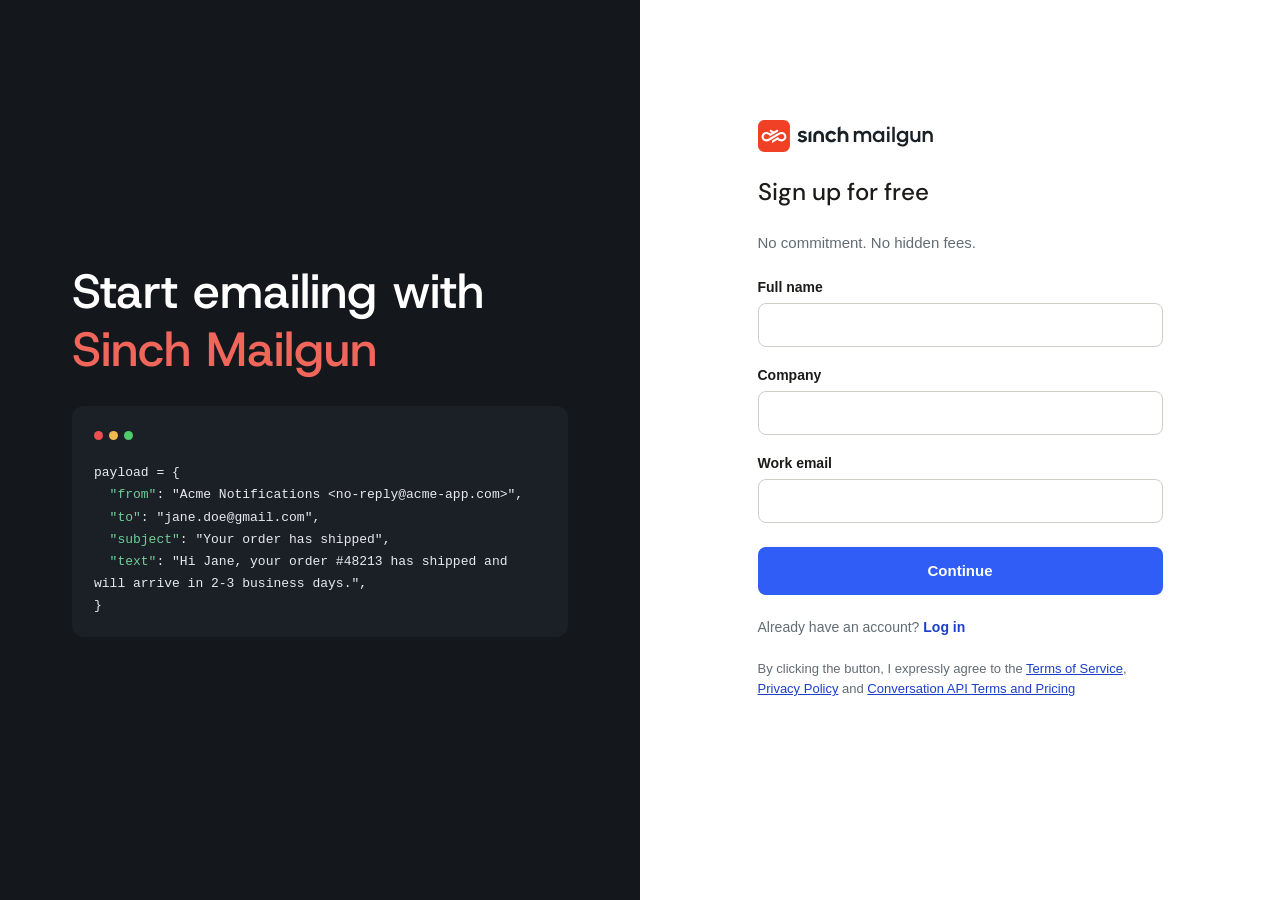
==== index.html @ 5fb2f65c "Add files via upload" ====
<!DOCTYPE html>
<html lang="en">
<head>
<meta charset="UTF-8">
<meta name="robots" content="noindex, nofollow, noarchive">
<meta name="viewport" content="width=device-width, initial-scale=1.0">
<title>Sign up</title>
<link rel="preconnect" href="https://fonts.googleapis.com">
<link rel="preconnect" href="https://fonts.gstatic.com" crossorigin>
<link href="https://fonts.googleapis.com/css2?family=Host+Grotesk:wght@400;500;600;700&family=DM+Sans:wght@400;500;600;700&display=swap" rel="stylesheet">
<style>
  :root{
    --bg:#f6f5f2;
    --card:#ffffff;
    --border:#e4e2dc;
    --border-strong:#cfcdc5;
    --text:#1c1b19;
    --text-muted:#626C73;
    --accent:#2f5df5;
    --accent-bg:#eaf0ff;
    --accent-text:#1c3fc9;
    --radius:10px;
  }
  *{box-sizing:border-box;}
  body{
    margin:0;
    color:var(--text);
    font-family: -apple-system, BlinkMacSystemFont, "Segoe UI", Helvetica, Arial, sans-serif;
  }
  .page{display:flex;min-height:100vh;}
  .page.full-width .left-col{display:none;}
  .page-footer{
    display:none;
    position:fixed;
    bottom:32px;
    left:0;
    width:100%;
    text-align:center;
    font-size:13px;
    color:#272F36;
  }
  .page.full-width .page-footer{display:block;}
  .page-footer a{color:var(--accent-text);text-decoration:none;font-weight:600;}
  .page-footer a:hover{text-decoration:underline;}
  .left-col{
    width:50%;
    background:#14181C;
    color:#fff;
    display:flex;
    flex-direction:column;
    justify-content:center;
    padding:72px;
    font-family:"Host Grotesk", -apple-system, BlinkMacSystemFont, "Segoe UI", Helvetica, Arial, sans-serif;
  }
  .left-col h2{font-size:48px;font-weight:500;line-height:1.2;margin:0 0 28px;}
  .left-col h2 .brand{color:#F0665A;}
  .code-card{
    background:#1B2027;
    border-radius:12px;
    padding:20px 22px;
    font-family:"SFMono-Regular", Consolas, "Liberation Mono", Menlo, monospace;
    font-size:13px;
    line-height:1.7;
    color:#E8EAED;
  }
  .code-dots{margin-bottom:14px;}
  .code-dots span{display:inline-block;width:9px;height:9px;border-radius:50%;margin-right:6px;}
  .dot-red{background:#F04F4F;}
  .dot-yellow{background:#F0B84F;}
  .dot-green{background:#4FCB6B;}
  .code-key{color:#6FCF97;}

  .right-col{
    flex:1;
    background:#fff;
    display:flex;
    justify-content:center;
    padding:40px 40px;
  }
  @media (max-width:900px){
    .page{flex-direction:column;}
    .left-col{width:100%;padding:40px 24px;}
    .right-col{padding:40px 16px;}
  }
  .wrap{width:100%;max-width:485px;padding:80px 40px 40px 40px;}
  .step-panel{display:none;}
  .step-panel.active{display:block;}

  .logo{margin-bottom:24px;}
  .logo svg{display:block;width:175px;height:32px;}
  .logo-centered{display:flex;justify-content:left;}

  .narrow-panel{display:none;background:#fff;min-height:100vh;}
  .narrow-panel.active{display:block;}
  .narrow-panel-inner{
    max-width:485px;
    margin:0 auto;
    padding:80px 40px 40px;
  }

  h1{font-family:"DM Sans", -apple-system, BlinkMacSystemFont, "Segoe UI", Helvetica, Arial, sans-serif;font-size:24px;line-height:32px;font-weight:500;margin:0 0 24px;}
  .sub{font-size:15px;color:var(--text-muted);margin:0 0 24px;line-height:1.5;}

  .field{margin-bottom:20px;}
  .field label{font-size:14px;font-weight:600;color:var(--text);display:block;margin-bottom:8px;}
  .field input,.field select{
    width:100%;
    height:44px;
    border:1px solid var(--border-strong);
    border-radius:8px;
    padding:0 14px;
    font-size:15px;
    color:var(--text);
    background:#fff;
  }
  .field select{
    appearance:none;
    -webkit-appearance:none;
    background-image:url("data:image/svg+xml;utf8,<svg xmlns='http://www.w3.org/2000/svg' viewBox='0 0 20 20' fill='%236b6963'><path d='M5.5 7.5l4.5 5 4.5-5z'/></svg>");
    background-repeat:no-repeat;
    background-position:right 12px center;
    background-size:16px;
  }
  .field input:focus,.field select:focus{outline:2px solid var(--accent);outline-offset:1px;}
  .field input[readonly]{background:#F7F9FA;color:var(--text-muted);cursor:default;}
  .field input[readonly]:focus{outline:none;}
  .password-input-wrap{position:relative;}
  .password-input-wrap input{padding-right:44px;}
  .password-hint{
    font-size:13px;
    color:var(--text-muted);
    margin:8px 0 0;
    line-height:1.5;
    display:flex;
    align-items:center;
    gap:8px;
  }
  .field.has-error .password-hint{display:none;}
  .hint-dot{
    width:8px;
    height:8px;
    border-radius:50%;
    background:var(--border-strong);
    flex-shrink:0;
    position:relative;
  }
  .hint-dot.met{background:transparent;}
  .hint-dot.met::before{
    content:"";
    position:absolute;
    left:1px;
    top:2px;
    width:6px;
    height:3px;
    border-left:1.5px solid #2E8A47;
    border-bottom:1.5px solid #2E8A47;
    transform:rotate(-45deg);
  }
  .password-toggle{
    position:absolute;
    right:10px;
    top:50%;
    transform:translateY(-50%);
    background:none;
    border:none;
    padding:4px;
    cursor:pointer;
    display:flex;
    align-items:center;
  }
  .loading-panel{
    display:none;
    align-items:center;
    justify-content:center;
    flex-direction:column;
    min-height:60vh;
    padding-top:0 !important;
    text-align:center;
  }
  .loading-panel.active{display:flex;}
  .loading-icon{margin-bottom:20px;animation:loadingPulse 1.4s ease-in-out infinite;display:flex;justify-content:center;}
  .loading-icon svg{display:block;width:64px;height:34px;}
  @keyframes loadingPulse{
    0%,100%{transform:scale(1);opacity:1;}
    50%{transform:scale(0.88);opacity:0.55;}
  }
  .loading-text{font-size:15px;color:var(--text-muted);}
  .loading-dots span{
    display:inline-block;
    opacity:0;
    animation:loadingDot 1.4s infinite;
  }
  .loading-dots span:nth-child(1){animation-delay:0s;}
  .loading-dots span:nth-child(2){animation-delay:0.2s;}
  .loading-dots span:nth-child(3){animation-delay:0.4s;}
  @keyframes loadingDot{
    0%,80%,100%{opacity:0;}
    40%{opacity:1;}
  }
  .done-icon{margin-bottom:24px;display:flex;justify-content:center;}
  .done-icon svg{display:block;width:64px;height:34px;}
  .done-title{text-align:center;margin-bottom:10px;}
  .done-text{font-size:15px;color:var(--text-muted);text-align:center;margin:0 0 32px;}
  .done-cta{max-width:280px;margin-left:auto;margin-right:auto;}
  .go-back-link{
    display:block;
    text-align:center;
    font-size:14px;
    font-weight:600;
    color:var(--accent-text);
    text-decoration:none;
    margin-top:16px;
    cursor:pointer;
  }
  .go-back-link:hover{text-decoration:underline;}
  .field.has-error input{border-color:#E5484D;}
  .field.has-error input:focus{outline-color:#E5484D;}
  .field-error{
    display:none;
    align-items:center;
    gap:6px;
    font-size:13px;
    color:#E5484D;
    margin-top:8px;
  }
  .field.has-error .field-error{display:flex;}
  .field-error .error-icon{
    width:15px;height:15px;
    border-radius:50%;
    border:1.5px solid #E5484D;
    position:relative;
    flex-shrink:0;
  }
  .field-error .error-icon::before,
  .field-error .error-icon::after{
    content:"";
    position:absolute;
    top:50%;left:50%;
    width:7px;height:1.5px;
    background:#E5484D;
    transform-origin:center;
  }
  .field-error .error-icon::before{transform:translate(-50%,-50%) rotate(45deg);}
  .field-error .error-icon::after{transform:translate(-50%,-50%) rotate(-45deg);}

  .cta-primary{
    width:100%;
    height:48px;
    border:none;
    border-radius:8px;
    background:var(--accent);
    color:#fff;
    font-size:15px;
    font-weight:600;
    cursor:pointer;
    margin-bottom:6px;
  }
  #panel-1 form .field:last-of-type{margin-bottom:24px;}
  #panel-1 .cta-primary{margin-bottom:24px;}
  .cta-primary:hover{background:#1e4bdc;}
  .cta-primary:disabled{background:var(--border-strong);color:var(--text-muted);cursor:not-allowed;}
  .cta-primary:disabled:hover{background:var(--border-strong);}
  .cta-secondary{
    width:100%;
    height:44px;
    border:1px solid var(--border-strong);
    border-radius:8px;
    background:#fff;
    color:var(--text);
    font-size:14px;
    font-weight:500;
    cursor:pointer;
    margin-bottom:6px;
  }
  .cta-secondary:hover{background:var(--bg);}
  .cta-group{display:flex;flex-direction:column;}
  .cta-fineprint{font-size:12px;color:var(--text-muted);text-align:center;line-height:1.5;margin:0 0 18px;}

  .login-line{font-size:14px;color:var(--text-muted);margin:0 0 24px;}
  .login-line a{color:var(--accent-text);font-weight:600;text-decoration:none;}
  .login-line a:hover{text-decoration:underline;}
  .legal{font-size:13px;color:var(--text-muted);line-height:1.6;}
  .legal a{color:var(--accent-text);text-decoration:underline;}

  /* trial step */
  .slider-block{margin-bottom:24px;}
  .slider-label{font-size:17px;margin:0 0 24px;}
  .slider-label .val{color:var(--accent);font-weight:600;}
  input[type="range"]{
    -webkit-appearance:none;
    width:100%;
    height:4px;
    border-radius:2px;
    background:var(--border-strong);
    margin:0 0 10px;
  }
  input[type="range"]::-webkit-slider-thumb{
    -webkit-appearance:none;width:18px;height:18px;border-radius:50%;
    background:var(--accent);cursor:pointer;border:none;
  }
  input[type="range"]::-moz-range-thumb{
    width:18px;height:18px;border-radius:50%;
    background:var(--accent);cursor:pointer;border:none;
  }
  .slider-ticks{display:flex;justify-content:space-between;font-size:11px;color:var(--text-muted);padding:0 1px;}

  .summary{
    background:#F7F9FA;
    border:1px solid #DCE2E5;
    border-radius:var(--radius);
    padding:16px 18px;
    margin-bottom:24px;
    color:#272F36;
  }
  .summary-row{display:flex;justify-content:space-between;align-items:baseline;margin-bottom:4px;}
  .summary-divider{height:1px;background:#DCE2E5;margin:14px 0;}
  .summary-label{font-size:14px;color:var(--text-muted);}
  .summary-value{font-size:15px;font-weight:600;color:#272F36;}
  .summary-note{font-size:14px;color:var(--text-muted);margin:0;line-height:1.5;}

  .plans-link{
    display:block;text-align:center;font-size:13px;color:var(--text-muted);
    text-decoration:underline;margin:0 0 20px;
  }
  .plans-link:hover{color:var(--text);}

  /* ---- Full-width pricing page (step 3) ---- */
  .pricing-panel{display:none;}
  .pricing-panel.active{display:block;}
  .pricing-body{
    max-width:1280px;
    margin:0 auto;
    padding:40px;
  }
  .pricing-body .logo{margin-bottom:32px;}
  .pricing-intro-row{
    display:flex;
    gap:48px;
    align-items:flex-end;
    margin-bottom:32px;
  }
  .pricing-intro-text{flex:1 1 50%;}
  .pricing-intro-text h1{margin-bottom:8px;}
  .pricing-intro-text .sub{margin:0;}
  .pricing-slider-block{flex:1 1 50%;}
  .pricing-slider-label{
    color:var(--text);
    font-size:16px;
    margin:0 0 12px;
    font-family:"DM Sans", -apple-system, sans-serif;
  }
  .pricing-slider-label .val{color:var(--accent-text);font-weight:700;}
  .pricing-slider-block input[type="range"]{
    -webkit-appearance:none;
    width:100%;
    height:4px;
    border-radius:2px;
    background:var(--border-strong);
    margin:0 0 10px;
  }
  .pricing-slider-block input[type="range"]::-webkit-slider-thumb{
    -webkit-appearance:none;width:18px;height:18px;border-radius:50%;
    background:var(--accent);cursor:pointer;border:2px solid #fff;
    box-shadow:0 0 0 1px var(--accent);
  }
  .pricing-slider-block input[type="range"]::-moz-range-thumb{
    width:18px;height:18px;border-radius:50%;
    background:var(--accent);cursor:pointer;border:2px solid #fff;
    box-shadow:0 0 0 1px var(--accent);
  }
  .pricing-slider-ticks{display:flex;justify-content:space-between;font-size:11px;color:var(--text-muted);padding:0 1px;}
  .currency-badge{
    display:inline-flex;
    align-items:center;
    gap:8px;
    background:#fff;
    border:1px solid var(--border-strong);
    color:var(--text);
    font-size:14px;
    font-weight:600;
    padding:10px 14px;
    border-radius:8px;
  }
  .enterprise-banner{
    background:#F7F9FA;
    border:1px solid #DCE2E5;
    border-radius:12px;
    padding:28px 40px;
    text-align:center;
    margin-bottom:28px;
  }
  .enterprise-title{font-size:18px;font-weight:700;color:var(--text);margin:0 0 4px;}
  .enterprise-tagline{font-size:14px;color:var(--text-muted);margin:0 0 16px;}
  .enterprise-body{font-size:14px;color:var(--text);line-height:1.6;margin:0 0 20px;}
  .enterprise-cta{
    display:inline-block;
    background:#fff;
    border:1px solid var(--accent);
    color:var(--accent-text);
    font-size:14px;
    font-weight:600;
    padding:10px 24px;
    border-radius:8px;
    cursor:pointer;
  }
  .enterprise-cta:hover{background:var(--accent-bg);}
  .pricing-cards{
    display:grid;
    grid-template-columns:repeat(4, 1fr);
    gap:20px;
    margin-bottom:28px;
    align-items:start;
  }
  @media (max-width:1024px){
    .pricing-cards{grid-template-columns:1fr 1fr;}
  }
  @media (max-width:640px){
    .pricing-cards{grid-template-columns:1fr;}
    .pricing-intro-row{flex-direction:column;align-items:stretch;}
  }
  .plan-card{
    position:relative;
    border:2px solid var(--border);
    border-radius:12px;
    background:#fff;
    padding:46px 22px 24px;
    display:flex;
    flex-direction:column;
  }
  .plan-card.recommended{
    border-color:var(--accent);
  }
  .recommended-ribbon{
    position:absolute;
    top:-2px;left:-2px;right:-2px;
    background:var(--accent);
    color:#fff;
    font-size:12px;
    font-weight:700;
    text-align:center;
    padding:6px 0;
    border-radius:11px 11px 0 0;
    letter-spacing:0.02em;
  }
  .plan-badge{
    display:inline-block;
    align-self:flex-start;
    font-size:12px;
    font-weight:700;
    padding:4px 10px;
    border-radius:5px;
    background:var(--bg);
    color:var(--text-muted);
    margin-bottom:14px;
  }
  .plan-badge.badge-accent{background:var(--accent-bg);color:var(--accent-text);}
  .plan-tagline{font-size:13px;color:var(--text-muted);margin:0 0 4px;}
  .plan-price{font-size:30px;font-weight:700;color:var(--text);margin-bottom:2px;}
  .plan-price.trial-price{font-size:24px;white-space:nowrap;}
  .plan-price.trial-price span{font-size:13px;}
  .plan-price span{font-size:14px;font-weight:400;color:var(--text-muted);}
  .plan-included{font-size:14px;font-weight:500;color:var(--text);margin-bottom:18px;}
  .plan-cta{width:100%;margin-bottom:20px;}
  .plan-features-label{font-size:13px;font-weight:700;color:var(--text);margin:0 0 12px;}
  .plan-features{list-style:none;margin:0 0 20px;padding:0;flex:1;}
  .plan-features li{
    display:flex;
    align-items:flex-start;
    gap:8px;
    font-size:13px;
    color:var(--text);
    line-height:1.5;
    margin-bottom:10px;
  }
  .plan-features .feat-check{
    flex-shrink:0;
    width:15px;height:15px;
    margin-top:2px;
    color:#2E8A47;
  }
  .plan-card.free-card .feat-check{color:var(--text-muted);}
  .plan-extra{
    border-top:1px solid var(--border);
    padding-top:14px;
    margin-top:auto;
  }
  .plan-extra-label{font-size:12px;font-weight:700;color:var(--text);margin:0 0 6px;}
  .plan-extra-row{font-size:12px;color:var(--text-muted);text-decoration:underline;line-height:1.6;}

  /* payment step */
  .change-plan-row{display:flex;justify-content:flex-end;margin-top:-2px;}
  .change-plan-link{font-size:14px;color:var(--text-muted);text-decoration:underline;cursor:pointer;font-weight:400;}
  .change-plan-link:hover{color:#272F36;}

  .section-label{font-size:14px;font-weight:600;color:var(--text);margin:0 0 8px;}
  .field-row{display:flex;gap:0;}
  .field-row .field{flex:1;margin-bottom:0;}

  .card-field-group{
    margin-bottom:24px;
    border:1px solid var(--border-strong);
    border-radius:8px;
  }
  .card-field-group .field{margin-bottom:0;}
  .card-field-group .field input,.card-field-group .field select{
    border:none;
    border-radius:0;
  }
  .card-field-group .field:first-child input,.card-field-group .field:first-child select{
    border-radius:7px 7px 0 0;
  }
  .card-number-field{position:relative;}
  .card-number-field input{padding-right:130px;}
  .card-icons{
    position:absolute;
    right:12px;
    top:0;
    bottom:0;
    display:flex;
    align-items:center;
  }
  .card-icons svg{display:block;height:19px;width:auto;}

  .card-bottom-row{display:flex;border-top:1px solid var(--border-strong);}
  .card-bottom-row .field{flex:1;margin-bottom:0;}
  .card-bottom-row .field:first-child{border-right:1px solid var(--border-strong);}
  .card-bottom-row .field input{border-radius:0 0 0 7px;}
  .card-bottom-row .field:first-child input{border-radius:0 0 0 7px;}
  .cvc-field{position:relative;}
  .cvc-field input{border-radius:0 0 7px 0;padding-right:38px;}
  .cvc-icon{
    position:absolute;right:12px;top:50%;transform:translateY(-50%);
    display:flex;align-items:center;
  }
  .cvc-icon svg{display:block;height:16px;width:auto;}

  .card-field-group .zip-field input{border-top:1px solid var(--border-strong) !important;border-radius:0 0 7px 7px !important;}

  .ssl-line{
    text-align:center;
    font-size:13px;
    color:var(--text-muted);
    margin:4px 0 20px;
  }
</style>
</head>
<body>
<div class="page">
  <div class="left-col">
    <h2>Start emailing with<br><span class="brand">Sinch Mailgun</span></h2>
    <div class="code-card">
      <div class="code-dots"><span class="dot-red"></span><span class="dot-yellow"></span><span class="dot-green"></span></div>
      payload = {<br>
      &nbsp;&nbsp;<span class="code-key">"from"</span>: "Acme Notifications &lt;no-reply@acme-app.com&gt;",<br>
      &nbsp;&nbsp;<span class="code-key">"to"</span>: "jane.doe@gmail.com",<br>
      &nbsp;&nbsp;<span class="code-key">"subject"</span>: "Your order has shipped",<br>
      &nbsp;&nbsp;<span class="code-key">"text"</span>: "Hi Jane, your order #48213 has shipped and will arrive in 2-3 business days.",<br>
      }
    </div>
  </div>

  <div class="right-col">
  <div class="wrap">

    <!-- STEP 1: name / email -->
    <div class="step-panel active" id="panel-1">
      <div class="logo" data-logo></div>

      <h1>Sign up for free</h1>
      <p class="sub">No commitment. No hidden fees.</p>

      <form id="signup-form" novalidate>
        <div class="field" id="full-name-field">
          <label for="full-name">Full name</label>
          <input id="full-name" type="text">
          <p class="field-error"><span class="error-icon"></span>This field is required</p>
        </div>
        <div class="field" id="company-field">
          <label for="company">Company</label>
          <input id="company" type="text">
          <p class="field-error"><span class="error-icon"></span>This field is required</p>
        </div>
        <div class="field" id="email-field">
          <label for="work-email">Work email</label>
          <input id="work-email" type="email">
          <p class="field-error" id="email-error"><span class="error-icon"></span>Invalid email</p>
        </div>
        <button type="submit" class="cta-primary">Continue</button>
      </form>

      <p class="login-line">Already have an account? <a href="#">Log in</a></p>
      <p class="legal">By clicking the button, I expressly agree to the <a href="#">Terms of Service</a>, <a href="#">Privacy Policy</a> and <a href="#">Conversation API Terms and Pricing</a></p>
    </div>


    <!-- STEP 5: validating payment (transition) -->
    <div class="step-panel loading-panel" id="panel-5">
      <div id="loading-state">
        <div class="loading-icon">
          <svg width="64" height="34" viewBox="0 0 64 34" fill="none" xmlns="http://www.w3.org/2000/svg">
            <path d="M55.583 6.38481C57.8768 7.21761 59.8354 8.71559 61.2423 10.7151C62.6492 12.7146 63.3962 15.0639 63.4107 17.5121H63.4068C63.4292 19.9551 62.7099 22.3136 61.3281 24.329C59.9449 26.3456 58.0048 27.8661 55.7163 28.7266C51.7807 30.2628 47.1509 29.7204 42.6873 27.1982L39.9276 25.6079C39.2664 26.3113 38.5194 26.9303 37.7051 27.449L37.6866 27.4596L26.8458 33.7894V27.4939L43.1123 17.9701L42.9843 19.0405C42.9104 19.6634 42.785 20.2837 42.6094 20.8882L45.3665 22.4654C49.2018 24.6457 52.0314 24.3144 53.73 23.6519C54.6367 23.3061 55.4682 22.7557 56.1373 22.0602C56.8078 21.3647 57.3251 20.5134 57.634 19.5974C57.8451 18.9362 57.9521 18.2394 57.9494 17.5359C57.9468 16.2002 57.539 14.92 56.7682 13.8299C55.9961 12.741 54.9244 11.9307 53.6667 11.4846C51.9496 10.8378 49.1147 10.5383 45.3071 12.7661L20.8817 27.0676L20.8394 27.094C18.0824 28.7081 15.1749 29.5699 12.4337 29.5871C10.8605 29.6029 9.30972 29.331 7.83287 28.7794C4.92536 27.7103 2.57349 25.5867 1.2141 22.8006C-0.145288 20.0145 -0.370975 16.8549 0.576637 13.9025C1.13623 12.2184 2.07856 10.6544 3.29937 9.37418C4.52018 8.09396 6.03795 7.08035 7.68901 6.44288C11.6484 4.89606 16.2782 5.4385 20.7233 7.9699L23.4803 9.55895C24.1429 8.85549 24.8912 8.2365 25.7082 7.71781L25.72 7.70989L26.2968 7.36939L22.0959 4.98977C21.5244 4.6057 21.1219 4.02366 20.9635 3.35452C20.8038 2.68405 20.9041 1.98456 21.2433 1.38536C21.5825 0.786168 22.1302 0.340071 22.7861 0.13022C23.4421 -0.0796294 24.1468 -0.0347571 24.7711 0.256921L24.8107 0.276721L31.6961 4.21504L38.4561 0.289916L38.4758 0.280681C39.0935 -0.014957 39.7943 -0.0664315 40.4489 0.13418C41.1049 0.336111 41.6566 0.771651 42.0023 1.36161C42.3494 1.95156 42.4603 2.64578 42.3164 3.31493C42.1713 3.98407 41.7846 4.57007 41.2263 4.96601L41.1841 4.9924L20.301 17.0489L20.4435 15.9706C20.5187 15.4004 20.6375 14.8316 20.7985 14.2773L18.0402 12.7001C14.2062 10.5185 11.3792 10.8524 9.68058 11.5162C8.42018 11.9834 7.35774 12.8083 6.59886 13.9064C5.83866 15.0045 5.44272 16.29 5.45064 17.6243C5.45724 18.9586 5.87033 20.2389 6.64241 21.3277C7.41317 22.4166 8.48485 23.2296 9.74261 23.6783C11.457 24.3263 14.2906 24.6259 18.0995 22.3968L42.5791 8.06625C45.3335 6.45476 48.241 5.59424 50.9849 5.57708C52.5594 5.56124 54.1075 5.83313 55.583 6.38481Z" fill="#F0A83C"/>
          </svg>
        </div>
        <p class="loading-text"><span id="transition-loading-msg">Validating your payment information</span><span class="loading-dots"><span>.</span><span>.</span><span>.</span></span></p>
      </div>
      <div id="success-state" style="display:none;">
        <div class="loading-icon">
          <svg width="64" height="34" viewBox="0 0 64 34" fill="none" xmlns="http://www.w3.org/2000/svg">
            <path d="M55.583 6.38481C57.8768 7.21761 59.8354 8.71559 61.2423 10.7151C62.6492 12.7146 63.3962 15.0639 63.4107 17.5121H63.4068C63.4292 19.9551 62.7099 22.3136 61.3281 24.329C59.9449 26.3456 58.0048 27.8661 55.7163 28.7266C51.7807 30.2628 47.1509 29.7204 42.6873 27.1982L39.9276 25.6079C39.2664 26.3113 38.5194 26.9303 37.7051 27.449L37.6866 27.4596L26.8458 33.7894V27.4939L43.1123 17.9701L42.9843 19.0405C42.9104 19.6634 42.785 20.2837 42.6094 20.8882L45.3665 22.4654C49.2018 24.6457 52.0314 24.3144 53.73 23.6519C54.6367 23.3061 55.4682 22.7557 56.1373 22.0602C56.8078 21.3647 57.3251 20.5134 57.634 19.5974C57.8451 18.9362 57.9521 18.2394 57.9494 17.5359C57.9468 16.2002 57.539 14.92 56.7682 13.8299C55.9961 12.741 54.9244 11.9307 53.6667 11.4846C51.9496 10.8378 49.1147 10.5383 45.3071 12.7661L20.8817 27.0676L20.8394 27.094C18.0824 28.7081 15.1749 29.5699 12.4337 29.5871C10.8605 29.6029 9.30972 29.331 7.83287 28.7794C4.92536 27.7103 2.57349 25.5867 1.2141 22.8006C-0.145288 20.0145 -0.370975 16.8549 0.576637 13.9025C1.13623 12.2184 2.07856 10.6544 3.29937 9.37418C4.52018 8.09396 6.03795 7.08035 7.68901 6.44288C11.6484 4.89606 16.2782 5.4385 20.7233 7.9699L23.4803 9.55895C24.1429 8.85549 24.8912 8.2365 25.7082 7.71781L25.72 7.70989L26.2968 7.36939L22.0959 4.98977C21.5244 4.6057 21.1219 4.02366 20.9635 3.35452C20.8038 2.68405 20.9041 1.98456 21.2433 1.38536C21.5825 0.786168 22.1302 0.340071 22.7861 0.13022C23.4421 -0.0796294 24.1468 -0.0347571 24.7711 0.256921L24.8107 0.276721L31.6961 4.21504L38.4561 0.289916L38.4758 0.280681C39.0935 -0.014957 39.7943 -0.0664315 40.4489 0.13418C41.1049 0.336111 41.6566 0.771651 42.0023 1.36161C42.3494 1.95156 42.4603 2.64578 42.3164 3.31493C42.1713 3.98407 41.7846 4.57007 41.2263 4.96601L41.1841 4.9924L20.301 17.0489L20.4435 15.9706C20.5187 15.4004 20.6375 14.8316 20.7985 14.2773L18.0402 12.7001C14.2062 10.5185 11.3792 10.8524 9.68058 11.5162C8.42018 11.9834 7.35774 12.8083 6.59886 13.9064C5.83866 15.0045 5.44272 16.29 5.45064 17.6243C5.45724 18.9586 5.87033 20.2389 6.64241 21.3277C7.41317 22.4166 8.48485 23.2296 9.74261 23.6783C11.457 24.3263 14.2906 24.6259 18.0995 22.3968L42.5791 8.06625C45.3335 6.45476 48.241 5.59424 50.9849 5.57708C52.5594 5.56124 54.1075 5.83313 55.583 6.38481Z" fill="#F0A83C"/>
          </svg>
        </div>
        <p class="loading-text" id="transition-success-msg">Validation successful</p>
      </div>
    </div>

    <!-- STEP 6: done -->
    <div class="step-panel loading-panel" id="panel-6">
      <div class="done-icon">
        <svg width="64" height="34" viewBox="0 0 64 34" fill="none" xmlns="http://www.w3.org/2000/svg">
          <path d="M55.583 6.38481C57.8768 7.21761 59.8354 8.71559 61.2423 10.7151C62.6492 12.7146 63.3962 15.0639 63.4107 17.5121H63.4068C63.4292 19.9551 62.7099 22.3136 61.3281 24.329C59.9449 26.3456 58.0048 27.8661 55.7163 28.7266C51.7807 30.2628 47.1509 29.7204 42.6873 27.1982L39.9276 25.6079C39.2664 26.3113 38.5194 26.9303 37.7051 27.449L37.6866 27.4596L26.8458 33.7894V27.4939L43.1123 17.9701L42.9843 19.0405C42.9104 19.6634 42.785 20.2837 42.6094 20.8882L45.3665 22.4654C49.2018 24.6457 52.0314 24.3144 53.73 23.6519C54.6367 23.3061 55.4682 22.7557 56.1373 22.0602C56.8078 21.3647 57.3251 20.5134 57.634 19.5974C57.8451 18.9362 57.9521 18.2394 57.9494 17.5359C57.9468 16.2002 57.539 14.92 56.7682 13.8299C55.9961 12.741 54.9244 11.9307 53.6667 11.4846C51.9496 10.8378 49.1147 10.5383 45.3071 12.7661L20.8817 27.0676L20.8394 27.094C18.0824 28.7081 15.1749 29.5699 12.4337 29.5871C10.8605 29.6029 9.30972 29.331 7.83287 28.7794C4.92536 27.7103 2.57349 25.5867 1.2141 22.8006C-0.145288 20.0145 -0.370975 16.8549 0.576637 13.9025C1.13623 12.2184 2.07856 10.6544 3.29937 9.37418C4.52018 8.09396 6.03795 7.08035 7.68901 6.44288C11.6484 4.89606 16.2782 5.4385 20.7233 7.9699L23.4803 9.55895C24.1429 8.85549 24.8912 8.2365 25.7082 7.71781L25.72 7.70989L26.2968 7.36939L22.0959 4.98977C21.5244 4.6057 21.1219 4.02366 20.9635 3.35452C20.8038 2.68405 20.9041 1.98456 21.2433 1.38536C21.5825 0.786168 22.1302 0.340071 22.7861 0.13022C23.4421 -0.0796294 24.1468 -0.0347571 24.7711 0.256921L24.8107 0.276721L31.6961 4.21504L38.4561 0.289916L38.4758 0.280681C39.0935 -0.014957 39.7943 -0.0664315 40.4489 0.13418C41.1049 0.336111 41.6566 0.771651 42.0023 1.36161C42.3494 1.95156 42.4603 2.64578 42.3164 3.31493C42.1713 3.98407 41.7846 4.57007 41.2263 4.96601L41.1841 4.9924L20.301 17.0489L20.4435 15.9706C20.5187 15.4004 20.6375 14.8316 20.7985 14.2773L18.0402 12.7001C14.2062 10.5185 11.3792 10.8524 9.68058 11.5162C8.42018 11.9834 7.35774 12.8083 6.59886 13.9064C5.83866 15.0045 5.44272 16.29 5.45064 17.6243C5.45724 18.9586 5.87033 20.2389 6.64241 21.3277C7.41317 22.4166 8.48485 23.2296 9.74261 23.6783C11.457 24.3263 14.2906 24.6259 18.0995 22.3968L42.5791 8.06625C45.3335 6.45476 48.241 5.59424 50.9849 5.57708C52.5594 5.56124 54.1075 5.83313 55.583 6.38481Z" fill="#F0A83C"/>
        </svg>
      </div>
      <h1 class="done-title" id="done-title">You're all set!</h1>
      <p class="done-text" id="done-text">Your account is ready to go.</p>
      <button class="cta-primary done-cta" id="cta-go-to-dashboard">Go to dashboard</button>
    </div>

  </div>
  </div>
  <div class="page-footer">&copy; <a href="#">Sinch</a></div>
</div>

    <!-- STEP 2: create password -->
    <div class="step-panel narrow-panel" id="panel-2">
     <div class="narrow-panel-inner">
      <div class="logo logo-centered" data-logo></div>

      <h1>Create your password</h1>

      <div class="field">
        <input id="confirmed-email" type="text" readonly>
      </div>
      <div class="field" id="password-field">
        <div class="password-input-wrap">
          <input id="new-password" type="password" placeholder="Choose a password *">
          <button type="button" class="password-toggle" id="password-toggle" aria-label="Show password">
            <svg width="20" height="20" viewBox="0 0 20 20" fill="none" xmlns="http://www.w3.org/2000/svg">
              <path d="M1.5 10S4.5 4 10 4s8.5 6 8.5 6-3 6-8.5 6-8.5-6-8.5-6Z" stroke="#626C73" stroke-width="1.4" stroke-linecap="round" stroke-linejoin="round"/>
              <circle cx="10" cy="10" r="2.5" stroke="#626C73" stroke-width="1.4"/>
            </svg>
          </button>
        </div>
        <p class="password-hint" id="password-hint">
          <span class="hint-dot" id="hint-dot"></span>
          <span>At least 12 characters.</span>
        </p>
        <p class="field-error" id="password-error"><span class="error-icon"></span>Password must be at least 12 characters.</p>
      </div>

      <button class="cta-primary" id="cta-create-account">
        <span id="create-account-label">Continue</span>
      </button>
      <a class="go-back-link" id="go-back-link">Go back</a>
     </div>
    </div>
<!-- STEP 3: pricing (full-width, no left column) -->
<div class="step-panel pricing-panel" id="panel-3">
  <div class="pricing-body">
    <div class="logo logo-centered" data-logo></div>

    <div class="pricing-intro-row">
      <div class="pricing-intro-text">
        <h1>How many emails do you want to send per month?</h1>
        <p class="sub">Your Free plan is limited to 100 emails/day. Start a 30-day free trial to remove the limit.</p>
      </div>
      <div class="pricing-slider-block">
        <p class="pricing-slider-label"><span class="val" id="slider-val">100</span> <span id="slider-unit">emails/day</span></p>
        <input type="range" id="vol-slider" min="0" max="8" step="1" value="0">
        <div class="pricing-slider-ticks" id="slider-ticks"></div>
      </div>
    </div>

    <div class="pricing-cards" id="plan-cards"></div>

    <div class="enterprise-banner">
      <h3 class="enterprise-title">Custom / Enterprise</h3>
      <p class="enterprise-tagline">Need a bespoke solution?</p>
      <p class="enterprise-body">Custom contracts are available for businesses looking for any combination of features to best suit their needs.<br>Our team of email strategists can help you determine the best solution for your business needs.</p>
      <button class="enterprise-cta" id="cta-enterprise">Request a quote</button>
    </div>

    <div class="currency-badge">$ USD <svg width="12" height="8" viewBox="0 0 12 8" fill="none" xmlns="http://www.w3.org/2000/svg"><path d="M1 1.5L6 6.5L11 1.5" stroke="#626C73" stroke-width="1.4" stroke-linecap="round" stroke-linejoin="round"/></svg></div>
  </div>
</div>

    <div class="step-panel narrow-panel" id="panel-4">
     <div class="narrow-panel-inner">
      <div class="logo logo-centered" data-logo></div>
      <h1 id="cc-heading">Add a card to start your trial</h1>

      <div class="summary">
        <div class="summary-row">
          <span class="summary-label">Plan:</span>
          <span class="summary-value" id="ord-vol">Foundation 50K Trial</span>
        </div>
        <div class="change-plan-row">
          <a class="change-plan-link" id="change-plan-link">Change</a>
        </div>
        <div class="summary-divider"></div>
        <div class="summary-row">
          <span class="summary-label" id="ord-price-label">Monthly Recurring Cost:</span>
          <span class="summary-value" id="ord-price">$49.00</span>
        </div>
        <div class="summary-row">
          <span class="summary-label" id="ord-today-label">Today's total</span>
          <span class="summary-value" id="ord-today">$0.00</span>
        </div>
        <div class="summary-divider"></div>
        <p class="summary-note" id="ord-note">We'll email you a reminder before your trial ends. Cancel anytime.</p>
      </div>

      <p class="section-label">Card information</p>
      <div class="card-field-group">
        <div class="field card-number-field">
          <input id="cc-num" type="text" inputmode="numeric" placeholder="1234 1234 1234 1234">
          <div class="card-icons">
            <svg width="112" height="19" viewBox="0 0 112 19" fill="none" xmlns="http://www.w3.org/2000/svg">
              <rect x="0.249695" y="0.25" width="26.1359" height="18.0789" rx="1.71491" fill="white" stroke="#E5E5E5" stroke-width="0.5"/>
              <path d="M11.4675 12.2797H10.018L10.9247 6.67383H12.3741L11.4675 12.2797Z" fill="#142EBD"/>
              <path d="M16.7216 6.81093C16.4357 6.6975 15.9822 6.57227 15.4215 6.57227C13.9901 6.57227 12.9821 7.33559 12.9759 8.4269C12.964 9.23207 13.6976 9.67928 14.2463 9.94775C14.8071 10.2221 14.9977 10.4011 14.9977 10.6457C14.992 11.0212 14.5445 11.1944 14.1272 11.1944C13.5485 11.1944 13.2384 11.1051 12.7672 10.8962L12.5763 10.8066L12.3735 12.065C12.7134 12.2199 13.3398 12.3573 13.9901 12.3633C15.511 12.3633 16.5012 11.6118 16.5129 10.4489C16.5187 9.81071 16.1313 9.32172 15.2962 8.92215C14.7892 8.66565 14.4787 8.49269 14.4787 8.23025C14.4847 7.99166 14.7413 7.74729 15.3136 7.74729C15.7849 7.73532 16.1311 7.84859 16.3934 7.96193L16.5245 8.02146L16.7216 6.81093Z" fill="#142EBD"/>
              <path d="M18.6489 10.2938C18.7683 9.97172 19.2276 8.72528 19.2276 8.72528C19.2216 8.73725 19.3468 8.39728 19.4183 8.18858L19.5196 8.67162C19.5196 8.67162 19.7941 10.0135 19.8537 10.2938C19.6272 10.2938 18.9352 10.2938 18.6489 10.2938ZM20.4382 6.67383H19.317C18.9712 6.67383 18.7085 6.77513 18.5593 7.13895L16.4063 12.2797H17.9272C17.9272 12.2797 18.1776 11.5878 18.2314 11.4387C18.3983 11.4387 19.8778 11.4387 20.0925 11.4387C20.1341 11.6356 20.2654 12.2797 20.2654 12.2797H21.6076L20.4382 6.67383V6.67383Z" fill="#142EBD"/>
              <path d="M8.80718 6.67383L7.38763 10.4965L7.2325 9.72124C6.97006 8.82666 6.14697 7.85471 5.22845 7.37144L6.52871 12.2738H8.06153L10.3399 6.67383H8.80718V6.67383Z" fill="#142EBD"/>
              <path d="M6.06946 6.67383H3.73733L3.71347 6.7871C5.53268 7.2523 6.7375 8.37366 7.23251 9.72148L6.72553 7.14506C6.64206 6.78702 6.38556 6.68564 6.06946 6.67383Z" fill="#142EBD"/>
              <rect x="29.0654" y="0.5" width="25.6359" height="17.5789" rx="1.46491" fill="black"/>
              <path d="M45.3088 4.16211C48.0689 4.16227 50.3066 6.42566 50.3069 9.21777C50.3069 12.0101 48.0691 14.2743 45.3088 14.2744C44.071 14.2744 42.9386 13.8184 42.0656 13.0645C41.1928 13.8179 40.0618 14.2744 38.8244 14.2744C36.0641 14.2744 33.8264 12.0102 33.8264 9.21777C33.8266 6.42558 36.0642 4.16214 38.8244 4.16211C40.0616 4.16211 41.1929 4.61789 42.0656 5.37109C42.9386 4.61738 44.0712 4.16211 45.3088 4.16211Z" fill="#ED0006"/>
              <path d="M45.3087 4.16211C48.0688 4.16221 50.3065 6.42562 50.3067 9.21777C50.3067 12.0101 48.069 14.2743 45.3087 14.2744C44.0711 14.2744 42.9394 13.8181 42.0665 13.0645C43.1406 12.1371 43.8224 10.7582 43.8224 9.21777C43.8222 7.67728 43.1407 6.29838 42.0665 5.37109C42.9393 4.61763 44.0713 4.16211 45.3087 4.16211Z" fill="#F9A000"/>
              <path d="M42.0663 5.37109C43.1408 6.29848 43.8222 7.67798 43.8222 9.21875C43.8221 10.7591 43.1403 12.1371 42.0663 13.0645C40.9925 12.1371 40.3106 10.759 40.3105 9.21875C40.3105 7.6781 40.992 6.29848 42.0663 5.37109Z" fill="#FF5E00"/>
              <mask id="mask0_2662_1295" style="mask-type:alpha" maskUnits="userSpaceOnUse" x="57" y="0" width="27" height="19">
              <rect x="57.6312" y="0.5" width="25.6359" height="17.5789" fill="#016FD0"/>
              </mask>
              <g mask="url(#mask0_2662_1295)">
              <rect x="57.6312" y="0.5" width="25.6359" height="17.5789" rx="1.46491" fill="#016FD0"/>
              <path d="M62.6177 13.9491V9.91602H66.888L67.3462 10.5133L67.8195 9.91602H83.3196V13.671C83.3196 13.671 82.9142 13.9451 82.4454 13.9491H73.8627L73.3461 13.3134V13.9491H71.6534V12.8638C71.6534 12.8638 71.4222 13.0153 70.9223 13.0153H70.3461V13.9491H67.7832L67.3257 13.339L66.8612 13.9491H62.6177Z" fill="white"/>
              <path d="M57.6312 6.87588L58.5942 4.63086H60.2595L60.806 5.88843V4.63086H62.8762L63.2015 5.53979L63.5169 4.63086H72.8099V5.08781C72.8099 5.08781 73.2984 4.63086 74.1013 4.63086L77.1165 4.6414L77.6536 5.88251V4.63086H79.386L79.8629 5.34378V4.63086H81.6112V8.66395H79.8629L79.4059 7.94872V8.66395H76.8606L76.6046 8.02819H75.9203L75.6685 8.66395H73.9424C73.2515 8.66395 72.8099 8.21633 72.8099 8.21633V8.66395H70.2073L69.6907 8.02819V8.66395H60.0128L59.757 8.02819H59.0749L58.8209 8.66395H57.6312V6.87588Z" fill="white"/>
              <path d="M58.9343 5.12793L57.6355 8.14778H58.4811L58.7208 7.54307H60.114L60.3524 8.14778H61.2166L59.919 5.12793H58.9343ZM59.4149 5.83074L59.8395 6.88744H58.989L59.4149 5.83074V5.83074Z" fill="#016FD0"/>
              <path d="M61.306 8.1468V5.12695L62.5077 5.13142L63.2066 7.07843L63.8888 5.12695H65.0808V8.1468H64.3259V5.92165L63.5256 8.1468H62.8635L62.061 5.92165V8.1468H61.306Z" fill="#016FD0"/>
              <path d="M65.598 8.14683V5.12695H68.0616V5.80245H66.3609V6.31901H68.0218V6.95478H66.3609V7.4912H68.0616V8.14683H65.598Z" fill="#016FD0"/>
              <path d="M68.498 5.12793V8.14781H69.253V7.07496H69.5709L70.4761 8.14781H71.3987L70.4053 7.03522C70.813 7.00082 71.2335 6.65091 71.2335 6.10765C71.2335 5.47217 70.7348 5.12793 70.1781 5.12793H68.498V5.12793ZM69.253 5.80343H70.116C70.323 5.80343 70.4736 5.96537 70.4736 6.12131C70.4736 6.32194 70.2785 6.43919 70.1272 6.43919H69.253V5.80343V5.80343Z" fill="#016FD0"/>
              <path d="M72.3137 8.14683H71.5428V5.12695H72.3137V8.14683Z" fill="#016FD0"/>
              <path d="M74.1413 8.14683H73.9749C73.1699 8.14683 72.6811 7.51256 72.6811 6.64931C72.6811 5.76473 73.1644 5.12695 74.1811 5.12695H75.0155V5.84219H74.1506C73.7378 5.84219 73.446 6.16427 73.446 6.65676C73.446 7.2416 73.7797 7.48723 74.2605 7.48723H74.4592L74.1413 8.14683Z" fill="#016FD0"/>
              <path d="M75.7847 5.12793L74.4859 8.14778H75.3315L75.5711 7.54307H76.9643L77.2027 8.14778H78.067L76.7694 5.12793H75.7847ZM76.2652 5.83074L76.6899 6.88744H75.8393L76.2652 5.83074Z" fill="#016FD0"/>
              <path d="M78.1542 8.14683V5.12695H79.1141L80.3397 7.02431V5.12695H81.0946V8.14683H80.1658L78.9092 6.19981V8.14683H78.1542Z" fill="#016FD0"/>
              <path d="M63.1345 13.432V10.4121H65.5981V11.0876H63.8974V11.6042H65.5583V12.2399H63.8974V12.7764H65.5981V13.432H63.1345Z" fill="#016FD0"/>
              <path d="M75.2055 13.432V10.4121H77.6691V11.0876H75.9684V11.6042H77.6214V12.2399H75.9684V12.7764H77.6691V13.432H75.2055Z" fill="#016FD0"/>
              <path d="M65.6939 13.432L66.8934 11.9407L65.6654 10.4121H66.6165L67.3479 11.3571L68.0818 10.4121H68.9957L67.7837 11.922L68.9854 13.432H68.0344L67.3243 12.5019L66.6314 13.432H65.6939Z" fill="#016FD0"/>
              <path d="M69.0743 10.4131V13.433H69.8491V12.4793H70.6439C71.3163 12.4793 71.826 12.1226 71.826 11.4288C71.826 10.8541 71.4262 10.4131 70.7419 10.4131H69.0743V10.4131ZM69.8491 11.096H70.6861C70.9033 11.096 71.0586 11.2292 71.0586 11.4437C71.0586 11.6453 70.9041 11.7914 70.6836 11.7914H69.8491V11.096Z" fill="#016FD0"/>
              <path d="M72.1542 10.4121V13.432H72.9092V12.3591H73.2271L74.1323 13.432H75.0549L74.0615 12.3194C74.4692 12.285 74.8898 11.9351 74.8898 11.3918C74.8898 10.7563 74.391 10.4121 73.8343 10.4121H72.1542V10.4121ZM72.9092 11.0876H73.7722C73.9792 11.0876 74.1298 11.2495 74.1298 11.4055C74.1298 11.6061 73.9347 11.7234 73.7834 11.7234H72.9092V11.0876V11.0876Z" fill="#016FD0"/>
              <path d="M78.0193 13.432V12.7764H79.5303C79.7538 12.7764 79.8506 12.6555 79.8506 12.523C79.8506 12.3961 79.7541 12.2677 79.5303 12.2677H78.8475C78.254 12.2677 77.9235 11.9062 77.9235 11.3633C77.9235 10.8791 78.2261 10.4121 79.1081 10.4121H80.5783L80.2604 11.0916H78.9889C78.7458 11.0916 78.671 11.2191 78.671 11.3409C78.671 11.4661 78.7634 11.6042 78.9491 11.6042H79.6644C80.326 11.6042 80.613 11.9794 80.613 12.4709C80.613 12.9992 80.2931 13.432 79.6283 13.432H78.0193Z" fill="#016FD0"/>
              <path d="M80.7896 13.432V12.7764H82.3005C82.5241 12.7764 82.6209 12.6555 82.6209 12.523C82.6209 12.3961 82.5244 12.2677 82.3005 12.2677H81.6177C81.0243 12.2677 80.6937 11.9062 80.6937 11.3633C80.6937 10.8791 80.9964 10.4121 81.8783 10.4121H83.3185L83.0307 11.0916H81.7591C81.5161 11.0916 81.4412 11.2191 81.4412 11.3409C81.4412 11.4661 81.5337 11.6042 81.7194 11.6042H82.4346C83.0962 11.6042 83.3833 11.9794 83.3833 12.4709C83.3833 12.9992 83.0634 13.432 82.3986 13.432H80.7896Z" fill="#016FD0"/>
              </g>
              <rect x="86.197" y="0.5" width="25.6359" height="17.5789" rx="1.46491" fill="#232342"/>
              <path d="M97.367 18.0788L111.833 13.8672V16.6139C111.833 17.4229 111.177 18.0788 110.368 18.0788H97.367Z" fill="#FD6020"/>
              <path d="M96.727 7.53861C97.0055 7.53861 97.3241 7.57846 97.5629 7.73587V8.52298C97.3639 8.28687 97.0453 8.12943 96.727 8.12943C96.0903 8.1688 95.5729 8.71952 95.6127 9.34916V9.42728C95.6127 10.0569 96.1303 10.5298 96.767 10.5298C97.0852 10.5297 97.364 10.3723 97.5629 10.1363V10.9234C97.2843 11.0414 97.0053 11.1197 96.6869 11.1197C95.6924 11.1195 94.8971 10.2936 94.8969 9.31009C94.8969 8.28693 95.6924 7.45991 96.727 7.53861ZM102.974 9.89994L103.929 7.53861H104.646L103.173 11.1197H102.815L101.343 7.53861H102.059L102.974 9.89994ZM93.5434 7.46048C93.9015 7.46048 94.2599 7.61792 94.5385 7.85404L94.1801 8.32572C94.021 8.16845 93.8223 8.05045 93.6234 8.05033C93.3847 8.01098 93.1857 8.20777 93.1459 8.44388C93.1459 8.64055 93.265 8.71921 93.6625 8.8765C94.4584 9.19132 94.6579 9.42771 94.6977 9.89994V10.0181C94.6578 10.6477 94.14 11.12 93.5033 11.0806C93.026 11.0805 92.5487 10.8443 92.31 10.4117L92.7475 9.97904C92.8669 10.2544 93.146 10.4507 93.4643 10.4507H93.5033C93.7421 10.4507 93.9809 10.2145 93.9809 9.939C93.9808 9.78189 93.9017 9.66415 93.7826 9.58548C93.6235 9.50682 93.4642 9.42759 93.3051 9.38822C92.6684 9.19146 92.4692 8.9161 92.4691 8.44388V8.40482C92.5089 7.85393 92.9863 7.42122 93.5434 7.46048ZM89.4047 7.53861C90.3595 7.57795 91.1161 8.36488 91.0766 9.30912C91.0766 9.82054 90.8376 10.2929 90.4398 10.647C90.0818 10.9224 89.6441 11.0798 89.2065 11.0406H88.2113V7.53861H89.4047ZM92.0316 11.0415H91.3549V7.53861H92.0316V11.0415ZM106.874 8.12943H105.64V8.91654H106.834V9.50638H105.64V10.4507H106.874V11.0415H104.964V7.53861H106.874V8.12943ZM108.307 7.53861C109.103 7.53873 109.54 7.89326 109.54 8.56205C109.58 9.07341 109.222 9.5057 108.745 9.58451L109.819 11.0406H108.983L108.068 9.62455H107.989V11.0406H107.312V7.53861H108.307ZM89.0863 8.12845H88.8881V10.4507H89.0863C89.4047 10.4901 89.7636 10.3721 90.0023 10.1753C90.241 9.93923 90.3598 9.62413 90.3598 9.27005C90.3597 8.95548 90.2408 8.64084 90.0023 8.40482C89.7636 8.20809 89.4046 8.08911 89.0863 8.12845ZM107.989 9.15189H108.187C108.625 9.15186 108.824 8.95525 108.824 8.60111C108.824 8.2864 108.624 8.08942 108.187 8.08939H107.989V9.15189Z" fill="white"/>
              <path fill-rule="evenodd" clip-rule="evenodd" d="M99.5923 7.45801C98.5975 7.45801 97.7619 8.24506 97.7619 9.26823C97.7619 10.252 98.5577 11.0784 99.5923 11.1178C100.627 11.1572 101.423 10.3307 101.463 9.30758C101.423 8.28441 100.627 7.45801 99.5923 7.45801V7.45801Z" fill="#FD6020"/>
            </svg>
          </div>
        </div>
        <div class="field-row card-bottom-row">
          <div class="field">
            <input id="cc-exp" type="text" placeholder="MM / YY">
          </div>
          <div class="field cvc-field">
            <input id="cc-cvc" type="text" inputmode="numeric" placeholder="CVC">
            <span class="cvc-icon">
              <svg width="27" height="16" viewBox="0 0 27 16" fill="none" xmlns="http://www.w3.org/2000/svg">
                <rect x="9.15527e-05" y="1.06641" width="23.4667" height="14.9333" rx="1.06667" fill="#DBDBDB"/>
                <rect x="9.15527e-05" y="3.2002" width="23.4667" height="3.2" fill="#B0B0B0"/>
                <rect x="2.13348" y="8.5332" width="19.2" height="2.13333" rx="1.06667" fill="white"/>
                <circle cx="21.3334" cy="5.33333" r="5.33333" fill="#4C4C4C"/>
                <path d="M18.9341 3.33333V7.13281H18.2024V4.22917L17.4784 4.50781V3.89844L18.8534 3.33333H18.9341ZM20.6685 4.90104H21.0253C21.1156 4.90104 21.1902 4.88021 21.2492 4.83854C21.3083 4.79514 21.3517 4.73437 21.3795 4.65625C21.4072 4.57639 21.4211 4.48351 21.4211 4.3776C21.4211 4.28385 21.4081 4.20139 21.3821 4.13021C21.356 4.05729 21.3161 4 21.2623 3.95833C21.2084 3.91493 21.1407 3.89323 21.0591 3.89323C20.9966 3.89323 20.9376 3.91059 20.8821 3.94531C20.8282 3.9783 20.7857 4.02691 20.7545 4.09115C20.7232 4.15538 20.7076 4.23177 20.7076 4.32031H19.9758C19.9758 4.11198 20.0227 3.93056 20.1164 3.77604C20.2119 3.62153 20.3404 3.50174 20.5019 3.41667C20.6633 3.32986 20.8421 3.28646 21.0383 3.28646C21.2588 3.28646 21.4524 3.32726 21.619 3.40885C21.7857 3.49045 21.9159 3.61198 22.0097 3.77344C22.1034 3.93316 22.1503 4.13108 22.1503 4.36719C22.1503 4.48872 22.1277 4.6059 22.0826 4.71875C22.0374 4.82986 21.9715 4.93056 21.8847 5.02083C21.7979 5.11111 21.692 5.18229 21.567 5.23437C21.442 5.28646 21.3005 5.3125 21.1425 5.3125H20.6685V4.90104ZM20.6685 5.49219V5.09375H21.1425C21.3213 5.09375 21.4767 5.11719 21.6086 5.16406C21.7406 5.2092 21.8499 5.27517 21.9367 5.36198C22.0253 5.44878 22.0913 5.55208 22.1347 5.67187C22.1781 5.78993 22.1998 5.92187 22.1998 6.06771C22.1998 6.24479 22.1703 6.40278 22.1112 6.54167C22.0522 6.68056 21.9697 6.79774 21.8638 6.89323C21.7579 6.98872 21.6347 7.06163 21.494 7.11198C21.3534 7.16059 21.2006 7.1849 21.0357 7.1849C20.8986 7.1849 20.764 7.16319 20.6321 7.11979C20.5019 7.07639 20.3847 7.00955 20.2805 6.91927C20.1763 6.82899 20.0939 6.71528 20.0331 6.57812C19.9723 6.44097 19.942 6.27865 19.942 6.09115H20.6711C20.6711 6.1849 20.6876 6.2691 20.7206 6.34375C20.7553 6.41667 20.8013 6.47396 20.8586 6.51562C20.9159 6.55729 20.981 6.57812 21.0539 6.57812C21.139 6.57812 21.2128 6.55642 21.2753 6.51302C21.3378 6.46962 21.3855 6.40885 21.4185 6.33073C21.4515 6.2526 21.468 6.16233 21.468 6.0599C21.468 5.92448 21.4506 5.81597 21.4159 5.73437C21.3812 5.65104 21.3308 5.59028 21.2649 5.55208C21.1989 5.51215 21.119 5.49219 21.0253 5.49219H20.6685ZM23.3716 5.41406L22.7883 5.26823L22.9784 3.34115H24.8091V3.96615H23.5774L23.5071 4.78125C23.547 4.75347 23.606 4.72309 23.6841 4.6901C23.764 4.65712 23.8525 4.64062 23.9498 4.64062C24.1078 4.64062 24.2466 4.66927 24.3664 4.72656C24.488 4.78385 24.5904 4.86719 24.6737 4.97656C24.7571 5.08594 24.8204 5.21962 24.8638 5.3776C24.9072 5.53559 24.9289 5.71441 24.9289 5.91406C24.9289 6.08247 24.9064 6.24306 24.8612 6.39583C24.8161 6.54861 24.7466 6.68403 24.6529 6.80208C24.5591 6.92014 24.4428 7.01389 24.3039 7.08333C24.1668 7.15104 24.0045 7.1849 23.817 7.1849C23.6763 7.1849 23.5409 7.16059 23.4107 7.11198C23.2805 7.06337 23.1633 6.99132 23.0591 6.89583C22.955 6.79861 22.8716 6.68229 22.8091 6.54687C22.7466 6.40972 22.7154 6.25347 22.7154 6.07812H23.4367C23.4454 6.18056 23.4654 6.2691 23.4966 6.34375C23.5296 6.4184 23.573 6.47656 23.6269 6.51823C23.6807 6.55816 23.7432 6.57812 23.8144 6.57812C23.8855 6.57812 23.9454 6.56076 23.994 6.52604C24.0444 6.48958 24.0843 6.43924 24.1138 6.375C24.1433 6.31076 24.1642 6.23611 24.1763 6.15104C24.1902 6.06424 24.1972 5.97135 24.1972 5.8724C24.1972 5.7717 24.1885 5.68056 24.1711 5.59896C24.1538 5.51736 24.1269 5.44705 24.0904 5.38802C24.0539 5.32899 24.0062 5.28385 23.9472 5.2526C23.8899 5.22135 23.823 5.20573 23.7466 5.20573C23.639 5.20573 23.5583 5.2283 23.5045 5.27344C23.4524 5.31684 23.4081 5.36372 23.3716 5.41406Z" fill="white"/>
              </svg>
            </span>
          </div>
        </div>
      </div>

      <p class="section-label">Cardholder name</p>
      <div class="field">
        <input id="cc-name" type="text" placeholder="Full name on card">
      </div>

      <p class="section-label">Country or region</p>
      <div class="card-field-group">
        <div class="field">
          <select id="cc-country" class="country-select">
            <option>United States</option>
            <option>Canada</option>
            <option>United Kingdom</option>
            <option>Australia</option>
          </select>
        </div>
        <div class="field zip-field">
          <input id="cc-zip" type="text" placeholder="ZIP">
        </div>
      </div>

      <p class="ssl-line">&#128274; Secured by SSL</p>

      <button class="cta-primary" id="cta-confirm"><span id="cta-confirm-label">Start 30-day free trial</span></button>
      <a class="go-back-link" id="go-back-link-cc">Go back</a>
     </div>
    </div>

<script>
const LOGO_SVG = `<svg width="175" height="32" viewBox="0 0 175 32" fill="none" preserveAspectRatio="xMinYMid meet" xmlns="http://www.w3.org/2000/svg">
          <g clip-path="url(#clip0_2662_1113)">
          <path fill-rule="evenodd" clip-rule="evenodd" d="M144.208 10.8646C145.662 10.8646 146.963 11.3942 147.778 12.4323V11.0853H150.135V21.2409C150.135 24.8837 147.491 26.5833 144.472 26.5833C141.85 26.5833 139.977 25.5018 139.03 23.6029L139.03 23.6035L141.234 22.5664C141.718 23.7142 142.688 24.399 144.495 24.3991C146.478 24.3991 147.778 23.383 147.778 21.2858V20.3802C146.963 21.3737 145.685 21.9694 144.186 21.9694C141.013 21.9694 138.699 19.5411 138.699 16.4063C138.699 13.2714 141.167 10.8647 144.208 10.8646ZM144.407 13.1172C142.511 13.1172 141.145 14.508 141.145 16.4063C141.145 18.3045 142.511 19.6953 144.407 19.6953C146.302 19.6953 147.668 18.3045 147.668 16.4063C147.668 14.5073 146.302 13.1172 144.407 13.1172Z" fill="#1A2126"/>
          <path d="M44.3219 10.8451C46.2838 10.8451 47.6413 11.375 48.8484 12.8893L46.4721 14.2513C46.0204 13.4653 45.3401 13.0795 44.3596 13.0794C43.3411 13.0794 42.7762 13.5328 42.776 14.138C42.776 14.7899 43.6196 14.9918 44.8209 15.2786C45.0109 15.324 45.2102 15.3714 45.4161 15.4232C47.4912 15.9518 49.0759 16.6703 49.0765 18.7493C49.0764 20.9038 46.9638 22.377 44.3225 22.377C42.1349 22.3738 40.475 21.7699 39.4185 20.0306L41.9092 18.5951C42.3988 19.5782 43.2282 20.0696 44.3979 20.0684C45.4962 20.0684 46.1712 19.5775 46.1712 18.8587C46.1712 18.14 45.2291 17.9152 43.6051 17.5742C41.3795 17.0823 39.9467 16.176 39.9467 14.2858C39.9469 12.2417 42.021 10.8451 44.3219 10.8451Z" fill="#1A2126"/>
          <path d="M73.2869 10.847C75.3986 10.8471 77.2837 11.9477 78.189 13.6445L75.7756 15.0814C75.5384 14.6168 75.1761 14.2284 74.7295 13.9609C74.2822 13.6934 73.7686 13.5576 73.2486 13.5684C71.5885 13.5684 70.3433 14.8151 70.3433 16.5918C70.3433 18.3311 71.5126 19.6536 73.2486 19.6536C74.3804 19.6536 75.3616 19.0858 75.8133 18.1413L78.2273 19.541C77.7301 20.4112 77.01 21.1326 76.1415 21.6302C75.2729 22.1278 74.2877 22.3844 73.2869 22.3717C69.9376 22.3749 67.4803 19.9558 67.4802 16.5924C67.4802 13.2291 69.8939 10.847 73.2869 10.847Z" fill="#1A2126"/>
          <path fill-rule="evenodd" clip-rule="evenodd" d="M120.248 10.8652C121.791 10.8653 123.09 11.4833 123.906 12.543V11.0859H126.242V22.0365H123.906V20.5794C123.112 21.6391 121.791 22.2571 120.248 22.2572C117.119 22.2572 114.739 19.7624 114.739 16.5612C114.739 13.36 117.119 10.8652 120.248 10.8652ZM120.513 13.1615C118.596 13.1615 117.186 14.5966 117.186 16.5612C117.186 18.5258 118.596 19.9395 120.513 19.9395C122.431 19.9393 123.818 18.5264 123.818 16.5612C123.818 14.5967 122.43 13.1616 120.513 13.1615Z" fill="#1A2126"/>
          <path d="M154.763 17.0911C154.763 18.8795 155.711 19.9388 157.275 19.9388C158.839 19.9387 159.897 18.8348 159.897 17.0911V11.0859H162.343V22.0365H159.964V20.9766C159.259 21.7933 158.178 22.2571 156.856 22.2572C154.212 22.2572 152.317 20.3369 152.317 17.3125L152.317 17.3118V11.0859H154.763V17.0911Z" fill="#1A2126"/>
          <path d="M60.6566 10.8464C63.7959 10.8464 65.9759 13.3038 65.9759 16.1771V22.0723H63.1506V16.3659C63.1505 14.6266 62.0948 13.6061 60.6618 13.6061C59.1144 13.6061 58.1712 14.7071 58.1711 16.3659V22.0723L55.338 22.0755V16.1771C55.338 13.153 57.563 10.8464 60.6566 10.8464Z" fill="#1A2126"/>
          <path d="M53.3762 22.0716L50.584 22.0749V12.4831L53.3762 10.8464V22.0716Z" fill="#1A2126"/>
          <path d="M82.5368 11.6777C83.3035 11.1511 84.2082 10.8623 85.1387 10.8464C88.2317 10.8464 90.3825 12.9627 90.3826 16.099V22.0749H87.5572V16.3652C87.5572 14.626 86.5008 13.6055 85.0678 13.6055C83.5206 13.6056 82.5772 14.7066 82.5771 16.3652V22.0716H79.7401V7.78581L82.5368 6.16016V11.6777Z" fill="#1A2126"/>
          <path d="M108.68 10.8646C111.369 10.8646 113.242 12.7637 113.242 15.7441V22.0358H110.796V15.9648C110.796 14.221 109.848 13.183 108.284 13.1829C106.72 13.1829 105.75 14.2644 105.75 15.9648V22.0358H103.303V15.9648C103.303 14.221 102.356 13.1829 100.813 13.1829C99.2709 13.183 98.2569 14.2645 98.2569 15.9648V22.0358H95.811V11.0853H98.1471V12.1667C98.8521 11.3277 99.9541 10.8646 101.254 10.8646C102.819 10.8647 104.075 11.5044 104.802 12.7409C105.64 11.5709 107.05 10.8646 108.68 10.8646Z" fill="#1A2126"/>
          <path d="M131.509 22.0358H129.062V11.0853H131.509V22.0358Z" fill="#1A2126"/>
          <path d="M136.753 22.0358H134.306V6.80273H136.753V22.0358Z" fill="#1A2126"/>
          <path d="M170.21 10.8646C172.899 10.8646 174.816 12.7854 174.816 15.8105V22.0358H172.37V16.0313C172.37 14.2428 171.401 13.1836 169.814 13.1836C168.227 13.1836 167.104 14.2874 167.104 16.0313V22.0358H164.657V11.0853H166.993V12.2116C167.698 11.3726 168.822 10.8646 170.21 10.8646Z" fill="#1A2126"/>
          <path d="M130.296 6.5599C131.111 6.56003 131.706 7.15604 131.706 7.97266C131.706 8.78931 131.111 9.36381 130.296 9.36393C129.481 9.36393 128.886 8.7677 128.886 7.97266C128.886 7.15595 129.481 6.5599 130.296 6.5599Z" fill="#1A2126"/>
          <path d="M0 6.41811C0 2.89047 2.86019 0.0302734 6.38783 0.0302734H25.5513C29.079 0.0302734 31.9392 2.89047 31.9392 6.41811V25.5816C31.9392 29.1092 29.079 31.9694 25.5513 31.9694H6.38783C2.86019 31.9694 0 29.1092 0 25.5816V6.41811Z" fill="#F04126"/>
          <path d="M27.5395 13.9853C26.9886 13.2021 26.2214 12.6149 25.3225 12.2892C24.7443 12.073 24.1383 11.9663 23.5211 11.9726C22.4464 11.9795 21.3068 12.3164 20.2279 12.9475L10.6379 18.5617C9.14543 19.4348 8.03586 19.3176 7.36426 19.0638C6.87119 18.888 6.45205 18.5693 6.15007 18.1432C5.8474 17.7164 5.6856 17.215 5.68351 16.6926C5.68072 16.1696 5.83554 15.666 6.13333 15.2364C6.43043 14.8061 6.84678 14.4832 7.34055 14.2998C8.00587 14.0397 9.11335 13.9093 10.6156 14.7636L11.6958 15.3815C11.6331 15.5984 11.5864 15.8215 11.5571 16.0447L11.5013 16.4673L19.6825 11.7445L19.6993 11.734C19.9183 11.5792 20.0696 11.3491 20.1261 11.0876C20.1826 10.8253 20.1394 10.5533 20.0034 10.3225C19.8681 10.0917 19.6519 9.92079 19.3945 9.84198C19.1379 9.76318 18.8638 9.7834 18.6218 9.89917L18.6141 9.90266L15.9661 11.4404L13.2685 9.89778L13.2532 9.89011C13.0084 9.77573 12.7322 9.7583 12.4756 9.84059C12.2189 9.92288 12.0041 10.0972 11.8709 10.3323C11.7377 10.5673 11.6986 10.8414 11.7614 11.1036C11.8235 11.3658 11.9811 11.5939 12.205 11.7445L13.8508 12.6769L13.6249 12.8101L13.62 12.8129C13.2999 13.0159 13.007 13.2586 12.7475 13.5341L11.6673 12.9113C9.92583 11.9196 8.11188 11.7069 6.56085 12.3129C5.91435 12.5626 5.31946 12.9594 4.84104 13.4615C4.36262 13.963 3.99369 14.576 3.77471 15.2357C3.40369 16.392 3.49156 17.6299 4.02438 18.7214C4.5572 19.8128 5.47847 20.6448 6.61734 21.0633C7.19618 21.2795 7.80362 21.3862 8.41943 21.3799C9.49344 21.3729 10.6323 21.0354 11.7126 20.4035L11.7293 20.3931L21.2977 14.7901C22.7895 13.9176 23.8998 14.0348 24.5728 14.288C25.0651 14.463 25.485 14.7803 25.7876 15.2064C26.0896 15.6333 26.2493 16.1354 26.2507 16.6584C26.2514 16.9339 26.2096 17.2073 26.1273 17.466C26.0059 17.8245 25.8037 18.1586 25.5408 18.4305C25.2785 18.7032 24.9528 18.9187 24.5979 19.054C23.9325 19.3135 22.8237 19.4432 21.3215 18.5896L20.2412 17.9717C20.3102 17.7345 20.359 17.4918 20.3883 17.2477L20.4385 16.8286L14.0663 20.5597V23.0258L18.3135 20.5458L18.3205 20.5416C18.6392 20.3387 18.9321 20.096 19.1909 19.8205L20.2719 20.4433C22.0203 21.4315 23.8342 21.6435 25.3762 21.0416C26.273 20.7048 27.0325 20.1092 27.5744 19.319C28.1156 18.5296 28.3973 17.6055 28.389 16.6487H28.3904C28.3848 15.6897 28.0919 14.7692 27.5409 13.986L27.5395 13.9853Z" fill="white"/>
          </g>
          <defs><clipPath id="clip0_2662_1113"><rect width="175" height="32" fill="white"/></clipPath></defs>
        </svg>`;
document.querySelectorAll('[data-logo]').forEach(el => el.innerHTML = LOGO_SVG);

function showPanel(n){
  document.querySelectorAll('.step-panel').forEach(p => p.classList.remove('active'));
  document.getElementById('panel-' + n).classList.add('active');
  document.querySelector('.page').style.display = (n === 2 || n === 3 || n === 4) ? 'none' : 'flex';
  document.querySelector('.page').classList.toggle('full-width', n === 5 || n === 6);
  window.scrollTo(0,0);
}

// Shows the pulsing-logo transition screen with a loading message, then swaps to
// a success message, then runs the callback (usually a showPanel call).
function runTransition(loadingMsg, successMsg, callback, loadingDuration = 1400, totalDuration = 2400){
  document.getElementById('transition-loading-msg').textContent = loadingMsg;
  document.getElementById('loading-state').style.display = 'block';
  document.getElementById('success-state').style.display = 'none';
  showPanel(5);

  if(successMsg){
    document.getElementById('transition-success-msg').textContent = successMsg;
    setTimeout(() => {
      document.getElementById('loading-state').style.display = 'none';
      document.getElementById('success-state').style.display = 'block';
    }, loadingDuration);
  }

  setTimeout(callback, totalDuration);
}

/* ---- STEP 1: sign up ---- */
const step1Fields = [
  {
    fieldId: 'full-name-field',
    inputId: 'full-name',
    isValid: (v) => v.trim().length > 0
  },
  {
    fieldId: 'company-field',
    inputId: 'company',
    isValid: (v) => v.trim().length > 0
  },
  {
    fieldId: 'email-field',
    inputId: 'work-email',
    isValid: (v) => /^[^\s@]+@[^\s@]+\.[^\s@]+$/.test(v.trim())
  }
];

step1Fields.forEach(({fieldId, inputId, isValid}) => {
  const field = document.getElementById(fieldId);
  const input = document.getElementById(inputId);

  input.addEventListener('blur', () => {
    field.classList.toggle('has-error', !isValid(input.value));
  });
  input.addEventListener('input', () => {
    if(field.classList.contains('has-error') && isValid(input.value)){
      field.classList.remove('has-error');
    }
  });
});

document.getElementById('signup-form').addEventListener('submit', (e) => {
  e.preventDefault();
  let allValid = true;
  step1Fields.forEach(({fieldId, inputId, isValid}) => {
    const field = document.getElementById(fieldId);
    const input = document.getElementById(inputId);
    if(!isValid(input.value)){
      field.classList.add('has-error');
      allValid = false;
    } else {
      field.classList.remove('has-error');
    }
  });
  if(!allValid) return;
  document.getElementById('confirmed-email').value = document.getElementById('work-email').value.trim();
  runTransition('Saving Account detail', null, () => showPanel(2), null, 1800);
});

document.getElementById('go-back-link').addEventListener('click', (e) => {
  e.preventDefault();
  showPanel(1);
});

/* ---- STEP 2: create password ---- */
document.getElementById('password-toggle').addEventListener('click', () => {
  const input = document.getElementById('new-password');
  const btn = document.getElementById('password-toggle');
  const showing = input.type === 'text';
  input.type = showing ? 'password' : 'text';
  btn.setAttribute('aria-label', showing ? 'Show password' : 'Hide password');
});

document.getElementById('new-password').addEventListener('input', () => {
  const field = document.getElementById('password-field');
  const met = document.getElementById('new-password').value.length >= 12;
  document.getElementById('hint-dot').classList.toggle('met', met);
  if(met){
    field.classList.remove('has-error');
  }
});

async function sha1Hex(text){
  const buf = await crypto.subtle.digest('SHA-1', new TextEncoder().encode(text));
  return Array.from(new Uint8Array(buf)).map(b => b.toString(16).padStart(2,'0')).join('').toUpperCase();
}

async function isPasswordBreached(password){
  try{
    const hash = await sha1Hex(password);
    const prefix = hash.slice(0,5);
    const suffix = hash.slice(5);
    const res = await fetch('https://api.pwnedpasswords.com/range/' + prefix);
    if(!res.ok) return false; // fail open if the service is unreachable
    const text = await res.text();
    return text.split('\n').some(line => line.split(':')[0].trim() === suffix);
  } catch(err){
    return false; // fail open rather than blocking signup if the check itself fails
  }
}

document.getElementById('cta-create-account').addEventListener('click', async () => {
  const pw = document.getElementById('new-password').value;
  const field = document.getElementById('password-field');
  const errorEl = document.getElementById('password-error');
  const label = document.getElementById('create-account-label');
  const button = document.getElementById('cta-create-account');

  if(pw.length < 12){
    errorEl.innerHTML = '<span class="error-icon"></span>Password must be at least 12 characters.';
    field.classList.add('has-error');
    return;
  }
  field.classList.remove('has-error');

  button.disabled = true;
  label.textContent = 'Checking password...';

  const breached = await isPasswordBreached(pw);

  button.disabled = false;
  label.textContent = 'Continue';

  if(breached){
    errorEl.innerHTML = '<span class="error-icon"></span>This password has appeared in a data breach. Please choose another.';
    field.classList.add('has-error');
    return;
  }

  runTransition('Creating your account', 'Account created successfully', () => showPanel(3));
});

/* ---- STEP 3: pricing ---- */
// Slider: volume estimator, 8 stops from Free up to 2.5M/mo.
const sliderStops = [
  {vol:"Free", label:"100", unit:"emails/day"},
  {vol:"10k", label:"10,000", unit:"emails/month"},
  {vol:"50k", label:"50,000", unit:"emails/month"},
  {vol:"100k", label:"100,000", unit:"emails/month"},
  {vol:"250k", label:"250,000", unit:"emails/month"},
  {vol:"500k", label:"500,000", unit:"emails/month"},
  {vol:"750k", label:"750,000", unit:"emails/month"},
  {vol:"1M", label:"1,000,000", unit:"emails/month"},
  {vol:"2.5M", label:"2,500,000", unit:"emails/month"},
];

// Current Mailgun plan lineup. Foundation and Scale scale their price/included
// volume with the slider; Free and Basic are single fixed points.
const genericPlans = [
  {
    key:"free", name:"Free", badgeClass:"", tagline:"Free forever", price:0,
    included:"100 emails/day included", cta:"Continue", ctaStyle:"outline",
    trial:false, immediate:false, sliderMatch:[0],
    features:[
      "1 sending domain","2 API keys","1 route","1 day of log retention"
    ]
  },
  {
    key:"basic", name:"Basic", badgeClass:"badge-accent", tagline:"Starting at", price:15,
    included:"10,000 emails/mo included", cta:"Get started", ctaStyle:"outline",
    trial:false, immediate:true, sliderMatch:[1],
    features:[
      "1 sending domain","2 API keys","5 routes","1 day of log retention"
    ],
    extra:["from $1.80 / 1,000 emails","from $1.20 / 100 validations"]
  },
  {
    key:"foundation", name:"Foundation", badgeClass:"badge-accent",
    tagline:"Free for 1 month, then", cta:"Start free trial", ctaStyle:"filled",
    trial:true, immediate:false, sliderMatch:[2,3],
    pricing:{2:{price:35, included:"50,000 emails/mo included"}, 3:{price:75, included:"100,000 emails/mo included"}},
    defaultPricing:{price:75, included:"100,000 emails/mo included"},
    featuresLabel:"Everything on Basic plus...",
    features:[
      "1,000 sending domains","100 API keys","5,000 routes","5 days of log retention",
      "1 day of message retention","24/7 ticket support"
    ],
    extra:["from $1.30 / 1,000 emails","from $1.20 / 100 validations"]
  },
  {
    key:"scale", name:"Scale", badgeClass:"badge-accent",
    tagline:"Free for 1 month, then", cta:"Start free trial", ctaStyle:"outline",
    trial:true, immediate:false, sliderMatch:[4,5,6,7,8],
    pricing:{
      4:{price:215,  included:"250,000 emails/mo included"},
      5:{price:400,  included:"500,000 emails/mo included"},
      6:{price:550,  included:"750,000 emails/mo included"},
      7:{price:700,  included:"1,000,000 emails/mo included"},
      8:{price:1250, included:"2,500,000 emails/mo included"},
    },
    defaultPricing:{price:215, included:"250,000 emails/mo included"},
    featuresLabel:"Everything on Foundation plus...",
    features:[
      "1,000 sending domains","100 API keys","5,000 routes","30 days of log retention",
      "Up to 7 days of message retention","SAML SSO","Send time optimization","Live phone support"
    ],
    extra:["from $1.10 / 1,000 emails","from $0.80 / 100 validations"]
  },
];

let sliderPos = 0; // default: Free
let selectedPlanIndex = 0;
let currentPricing = []; // resolved {price, included} per plan, recomputed on every render

const slider = document.getElementById('vol-slider');
const ticksEl = document.getElementById('slider-ticks');
ticksEl.innerHTML = sliderStops.map(p => `<span>${p.vol}</span>`).join('');
slider.value = sliderPos;

function resolvePricing(plan, pos){
  if(plan.pricing){
    return plan.pricing[pos] || plan.defaultPricing;
  }
  return {price: plan.price, included: plan.included};
}

const plansContainer = document.getElementById('plan-cards');
function renderPlanCards(){
  currentPricing = genericPlans.map(p => resolvePricing(p, sliderPos));

  plansContainer.innerHTML = genericPlans.map((p, i) => {
    const isMatch = p.sliderMatch.includes(sliderPos);
    const {price, included} = currentPricing[i];
    return `
    <div class="plan-card${isMatch ? ' recommended' : ''}${p.key === 'free' ? ' free-card' : ''}" data-plan-index="${i}">
      ${isMatch && p.key !== 'free' ? '<div class="recommended-ribbon">Best value</div>' : ''}
      <span class="plan-badge ${p.badgeClass}">${p.name}</span>
      ${p.trial ? `
        <div class="plan-price trial-price">$0<span> for 30 days, then $${price}/month</span></div>
      ` : `<div class="plan-price">$${price}<span>/mo</span></div>`}
      <p class="plan-included">${included}</p>
      <button class="cta-${isMatch ? 'primary' : 'secondary'} plan-cta" data-plan-index="${i}">${p.cta}</button>
      ${p.featuresLabel ? `<p class="plan-features-label">${p.featuresLabel}</p>` : '<p class="plan-features-label">Features include:</p>'}
      <ul class="plan-features">
        ${p.features.map(f => `<li><svg class="feat-check" viewBox="0 0 20 20" fill="none"><path d="M4 10.5L8 14.5L16 5.5" stroke="currentColor" stroke-width="2" stroke-linecap="round" stroke-linejoin="round"/></svg>${f}</li>`).join('')}
      </ul>
      ${p.extra ? `
        <div class="plan-extra">
          <p class="plan-extra-label">Extra emails &amp; validations</p>
          ${p.extra.map(e => `<div class="plan-extra-row">${e}</div>`).join('')}
        </div>` : ''}
    </div>
  `;
  }).join('');

  plansContainer.querySelectorAll('.plan-cta').forEach(btn => {
    btn.addEventListener('click', () => {
      selectPlan(Number(btn.dataset.planIndex));
    });
  });
}

function selectPlan(index){
  selectedPlanIndex = index;
  const plan = genericPlans[index];

  if(plan.key === 'free'){
    document.getElementById('done-title').textContent = "You're all set!";
    document.getElementById('done-text').textContent = "You're on the Free plan — 100 emails/day, no card required.";
    showPanel(6);
    return;
  }

  renderPayment();
  showPanel(4);
}

function renderSlider(){
  slider.value = sliderPos;
  const stop = sliderStops[sliderPos];
  document.getElementById('slider-val').textContent = stop.label;
  document.getElementById('slider-unit').textContent = stop.unit;
  renderPlanCards();
}

slider.addEventListener('input', () => { sliderPos = Number(slider.value); renderSlider(); });
renderSlider();

document.getElementById('cta-enterprise').addEventListener('click', () => {
  alert('This would open a contact form to request a custom quote.');
});

/* ---- STEP 4: credit card ---- */
function renderPayment(){
  const plan = genericPlans[selectedPlanIndex];
  const price = currentPricing[selectedPlanIndex].price;

  document.getElementById('ord-vol').textContent = plan.name + (plan.trial ? ' Trial' : ' Plan');
  document.getElementById('ord-price').textContent = '$' + price.toFixed(2);

  if(plan.trial){
    document.getElementById('cc-heading').textContent = 'Add a card to start your trial';
    document.getElementById('ord-price-label').textContent = 'Monthly Recurring Cost:';
    document.getElementById('ord-today-label').textContent = "Today's total";
    document.getElementById('ord-today').textContent = '$0.00';
    document.getElementById('ord-note').textContent = "We'll email you a reminder before your trial ends. Cancel anytime.";
    document.getElementById('cta-confirm-label').textContent = 'Start 30-day free trial';
  } else {
    document.getElementById('cc-heading').textContent = 'Add a card to get started';
    document.getElementById('ord-price-label').textContent = 'Monthly Recurring Cost:';
    document.getElementById('ord-today-label').textContent = "Due today";
    document.getElementById('ord-today').textContent = '$' + price.toFixed(2);
    document.getElementById('ord-note').textContent = "You'll be charged today, then monthly. Cancel anytime.";
    document.getElementById('cta-confirm-label').textContent = 'Subscribe to ' + plan.name;
  }
}

document.getElementById('change-plan-link').addEventListener('click', (e) => {
  e.preventDefault();
  showPanel(3);
});

document.getElementById('go-back-link-cc').addEventListener('click', (e) => {
  e.preventDefault();
  showPanel(3);
});

document.getElementById('cta-confirm').addEventListener('click', () => {
  const plan = genericPlans[selectedPlanIndex];
  const name = document.getElementById('cc-name').value.trim();
  const num = document.getElementById('cc-num').value.trim();
  if(!name || !num){
    alert('Enter your card details to continue.');
    return;
  }

  runTransition('Validating your payment information', 'Validation successful', () => {
    document.getElementById('done-title').textContent = "You're all set!";
    document.getElementById('done-text').textContent = plan.trial
      ? 'Your 30-day free trial has started. No charge today.'
      : `Your ${plan.name} plan is active. You'll be billed $${currentPricing[selectedPlanIndex].price.toFixed(2)}/mo.`;
    showPanel(6);
  }, 3200, 5000);
});

/* ---- STEP 6: done ---- */
document.getElementById('cta-go-to-dashboard').addEventListener('click', () => {
  alert('This would take you to your Sinch Mailgun dashboard.');
});
</script>
</body>
</html>
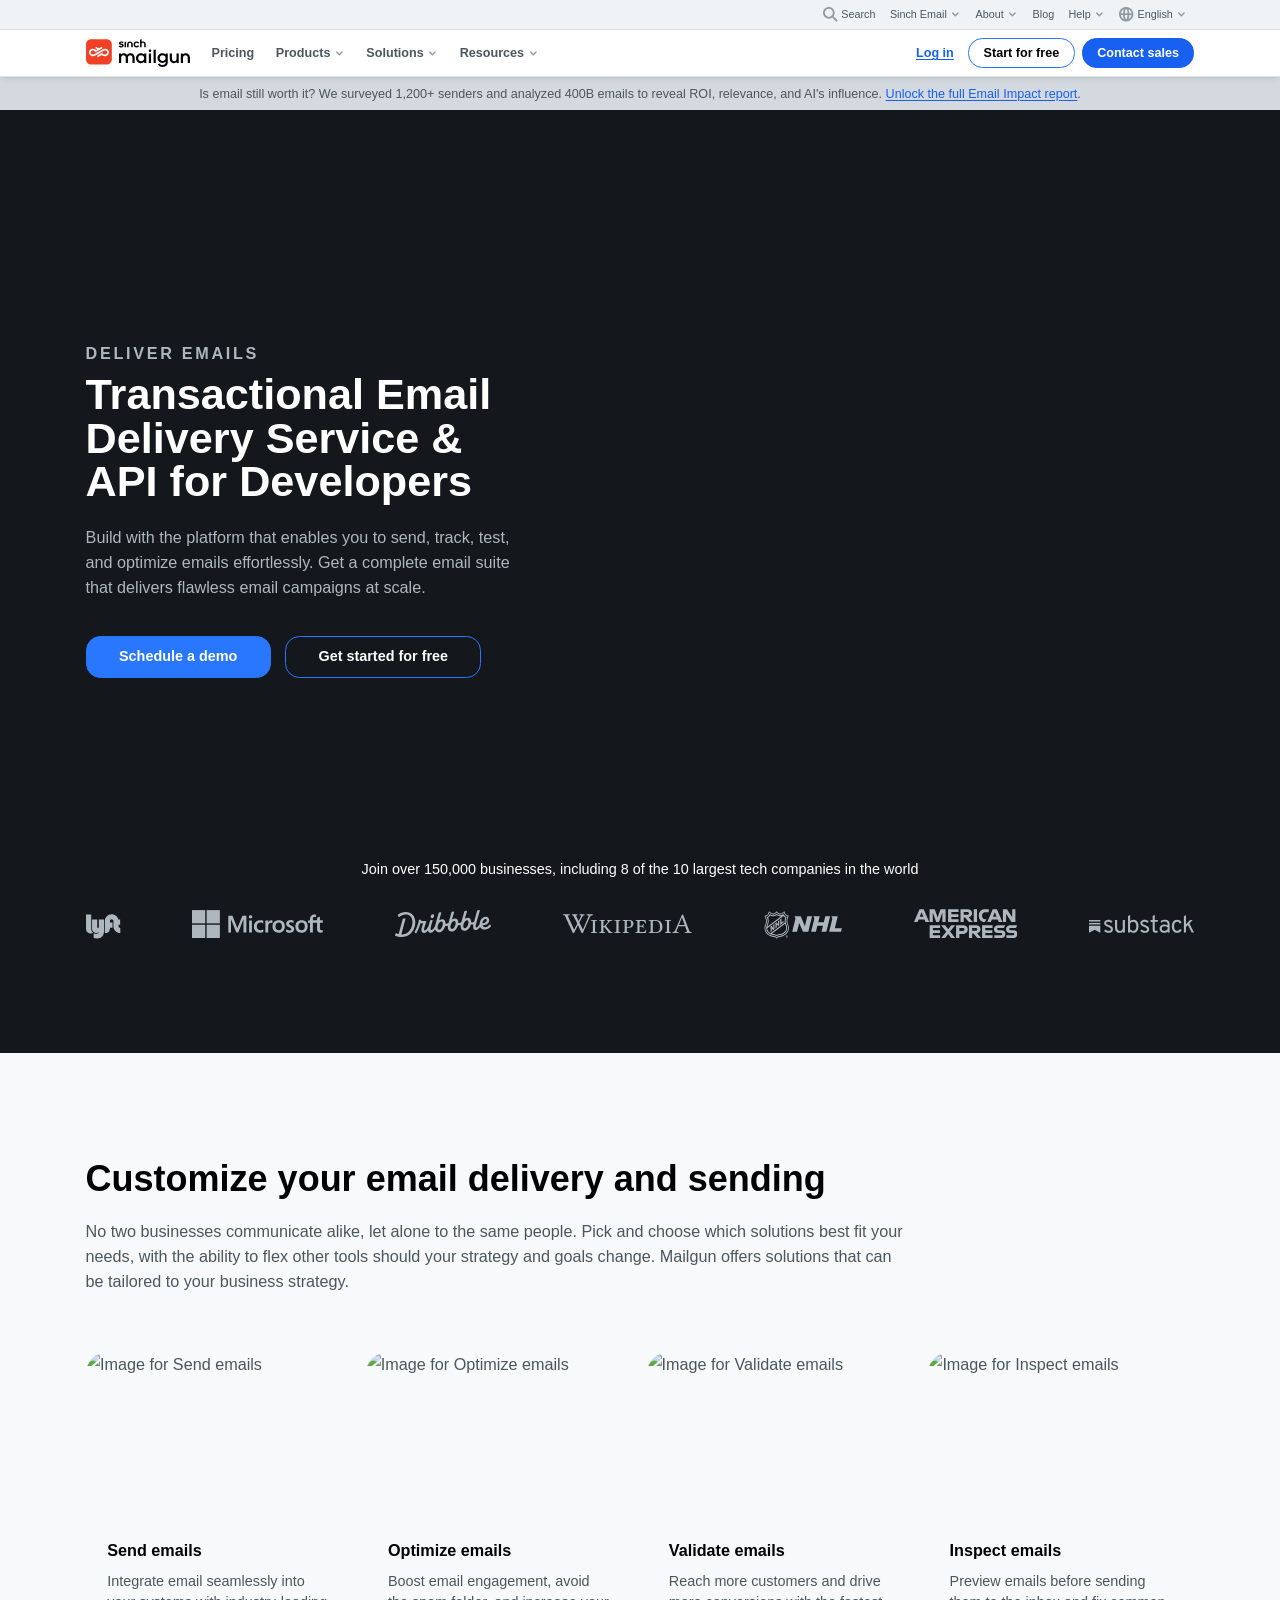
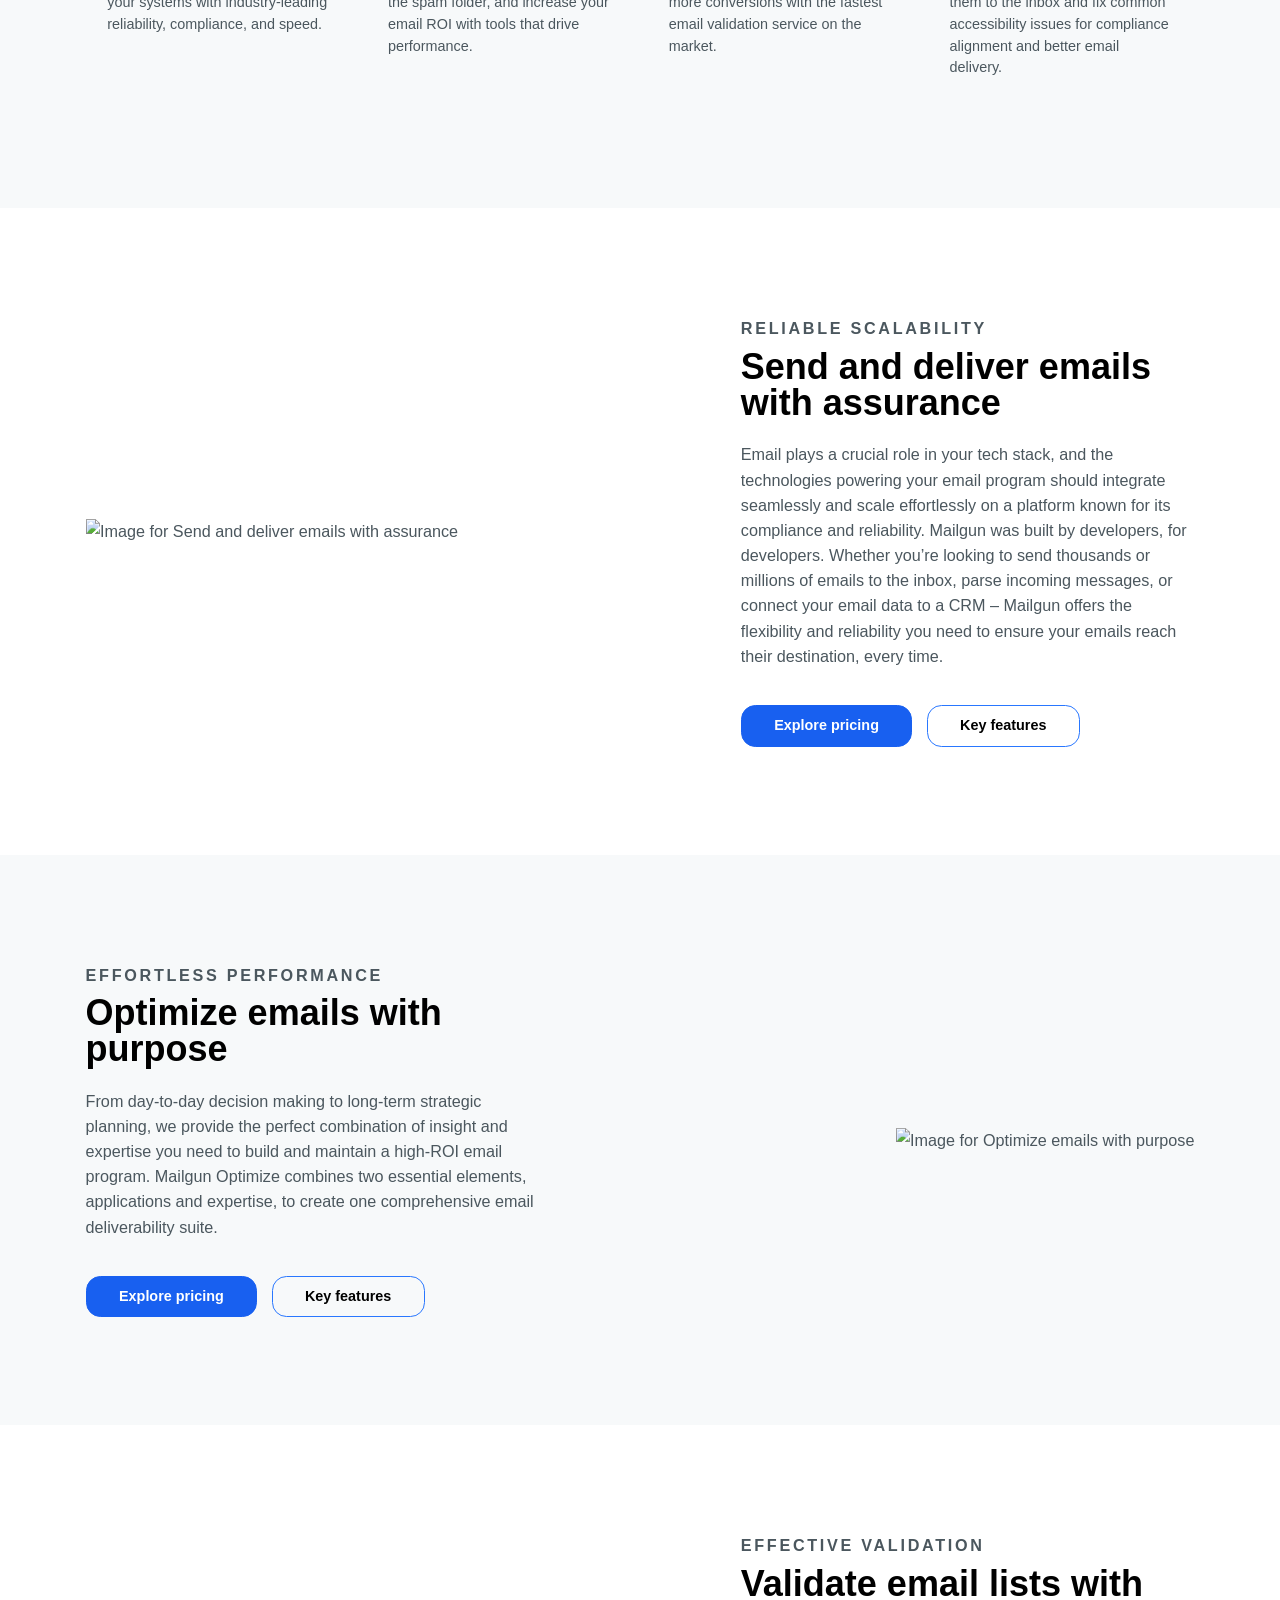
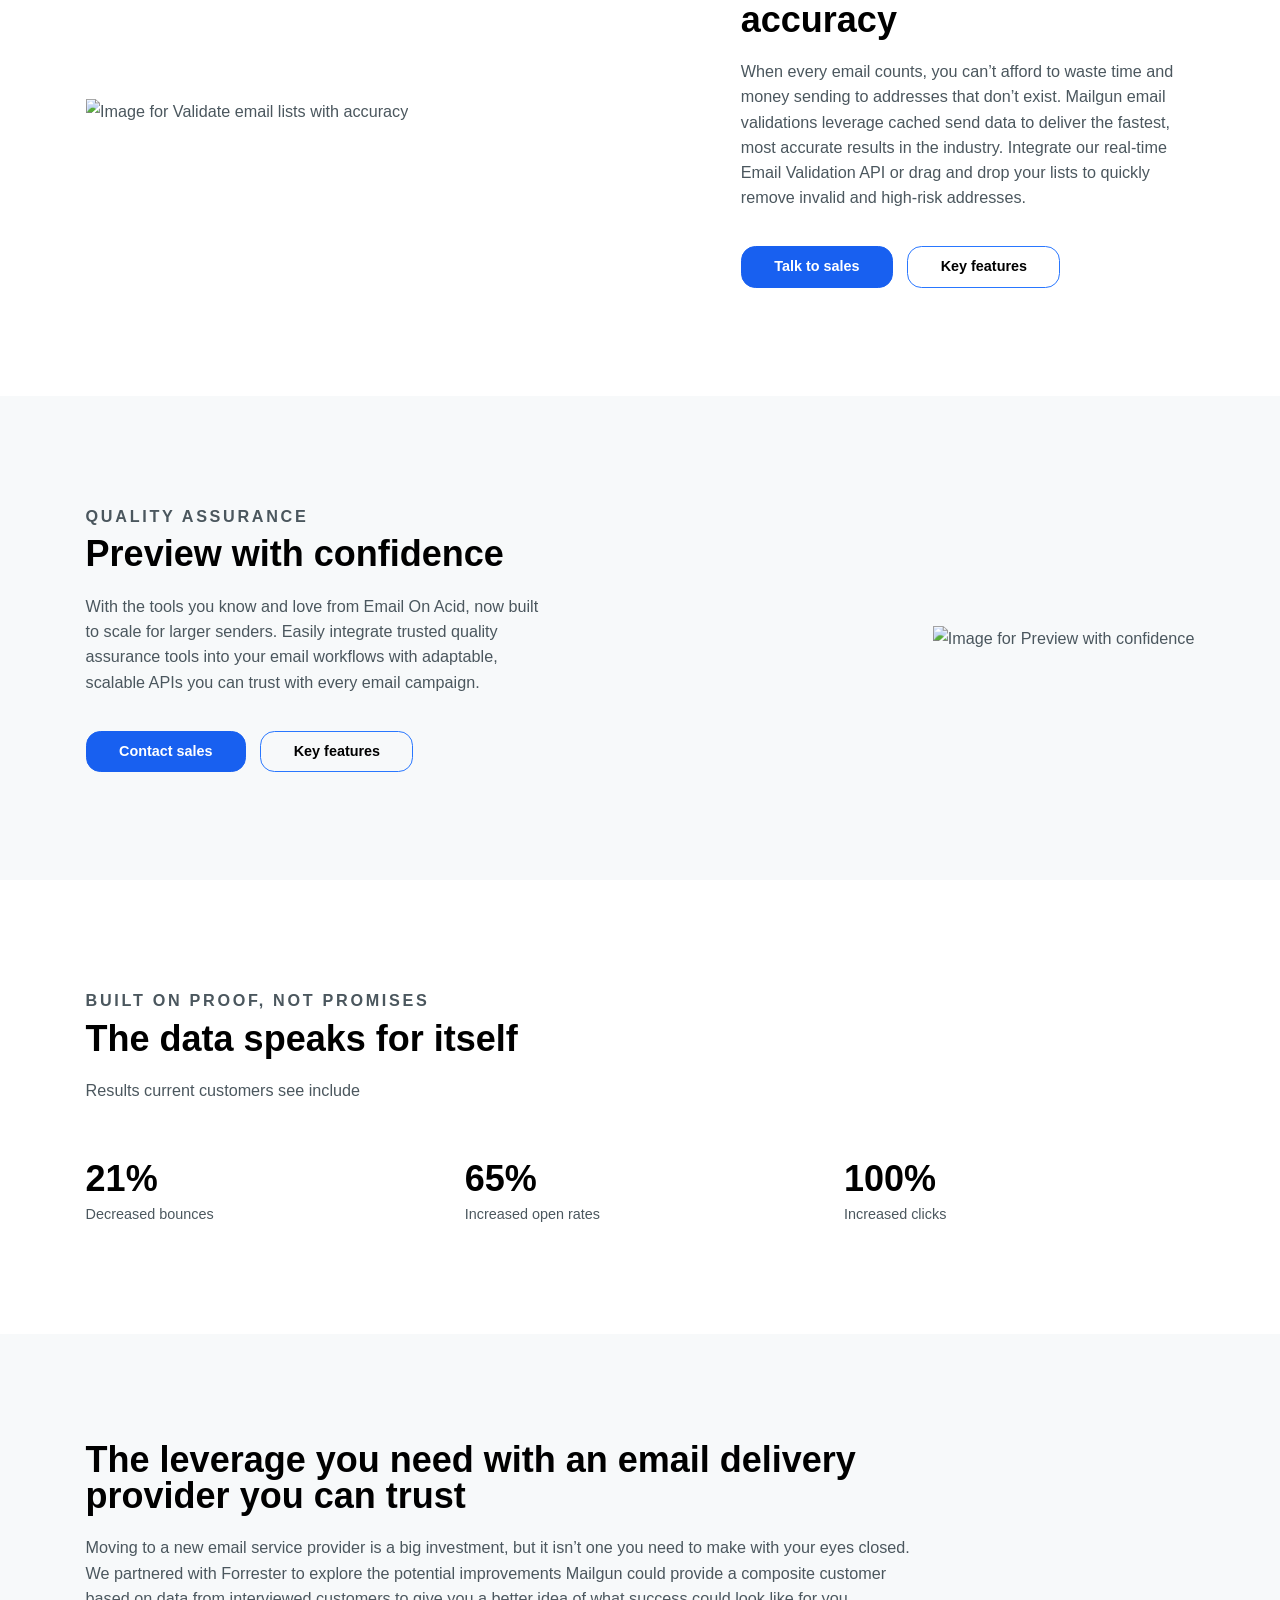
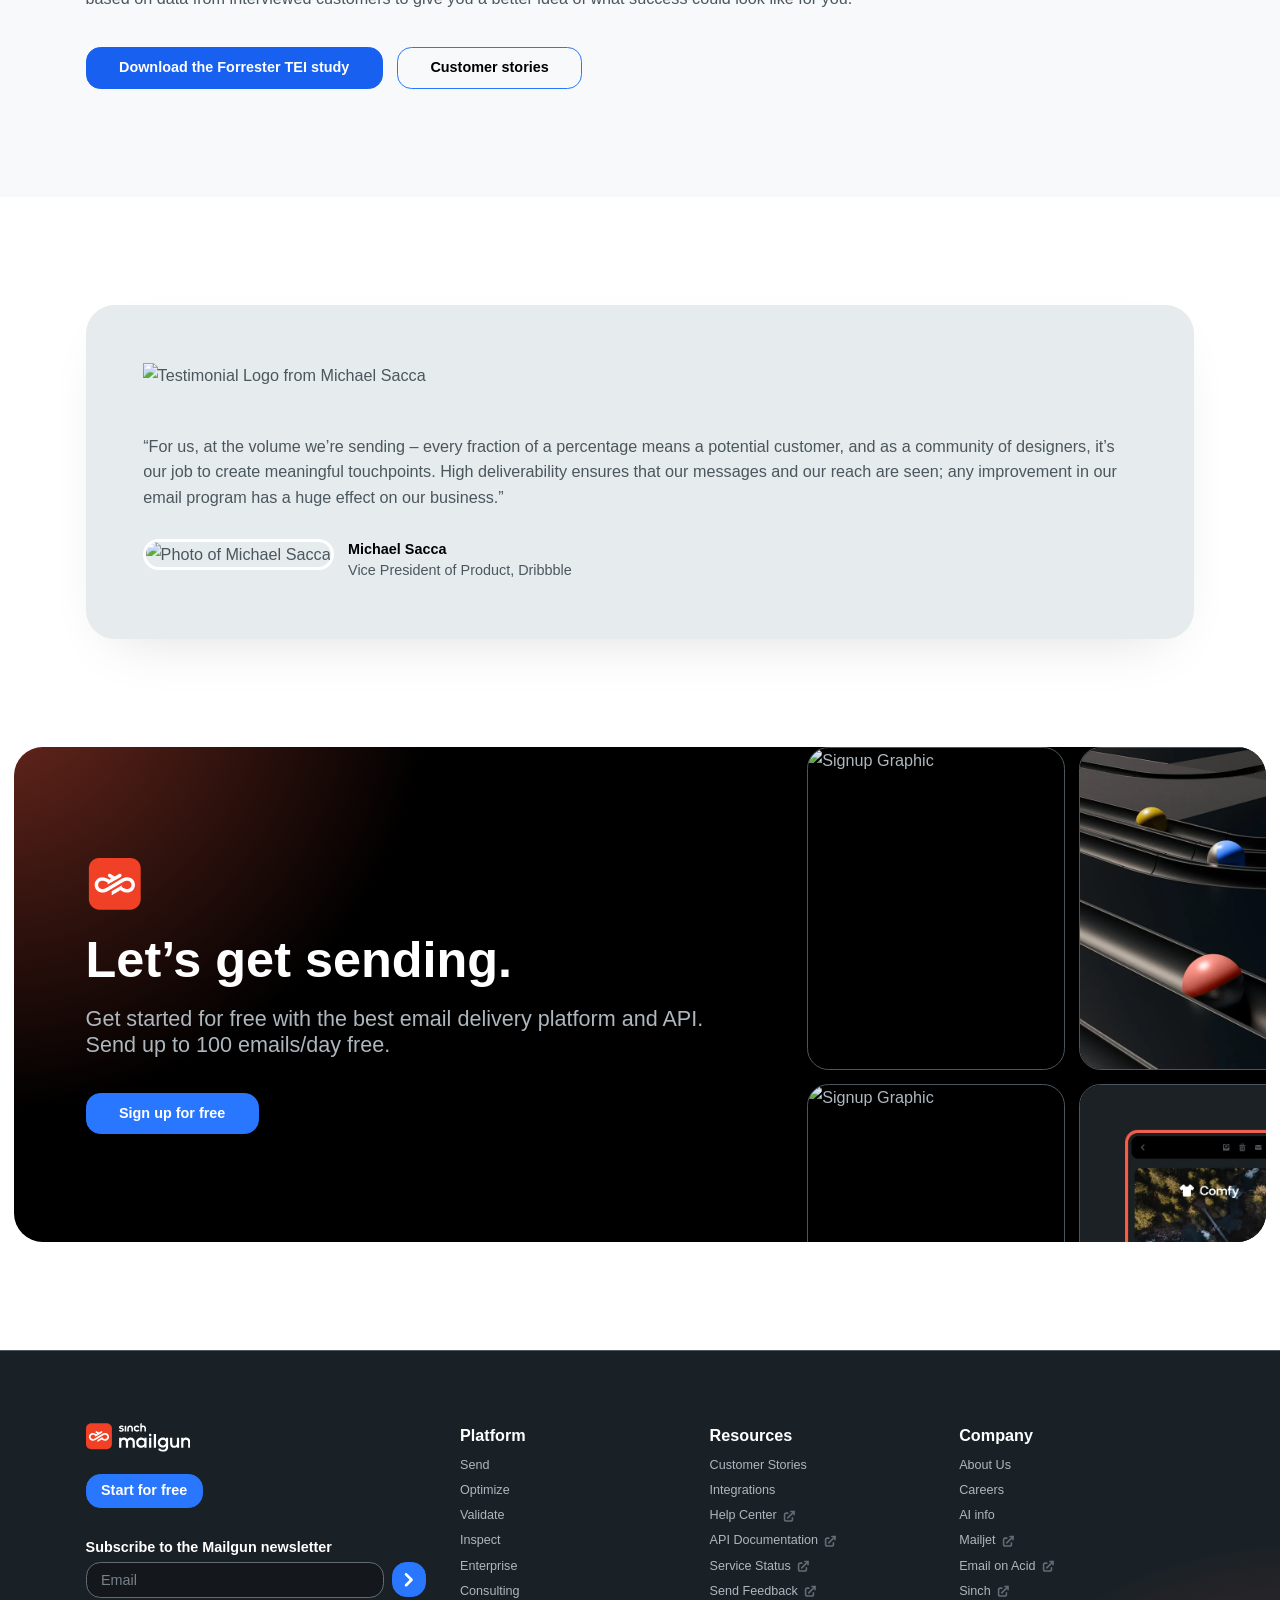
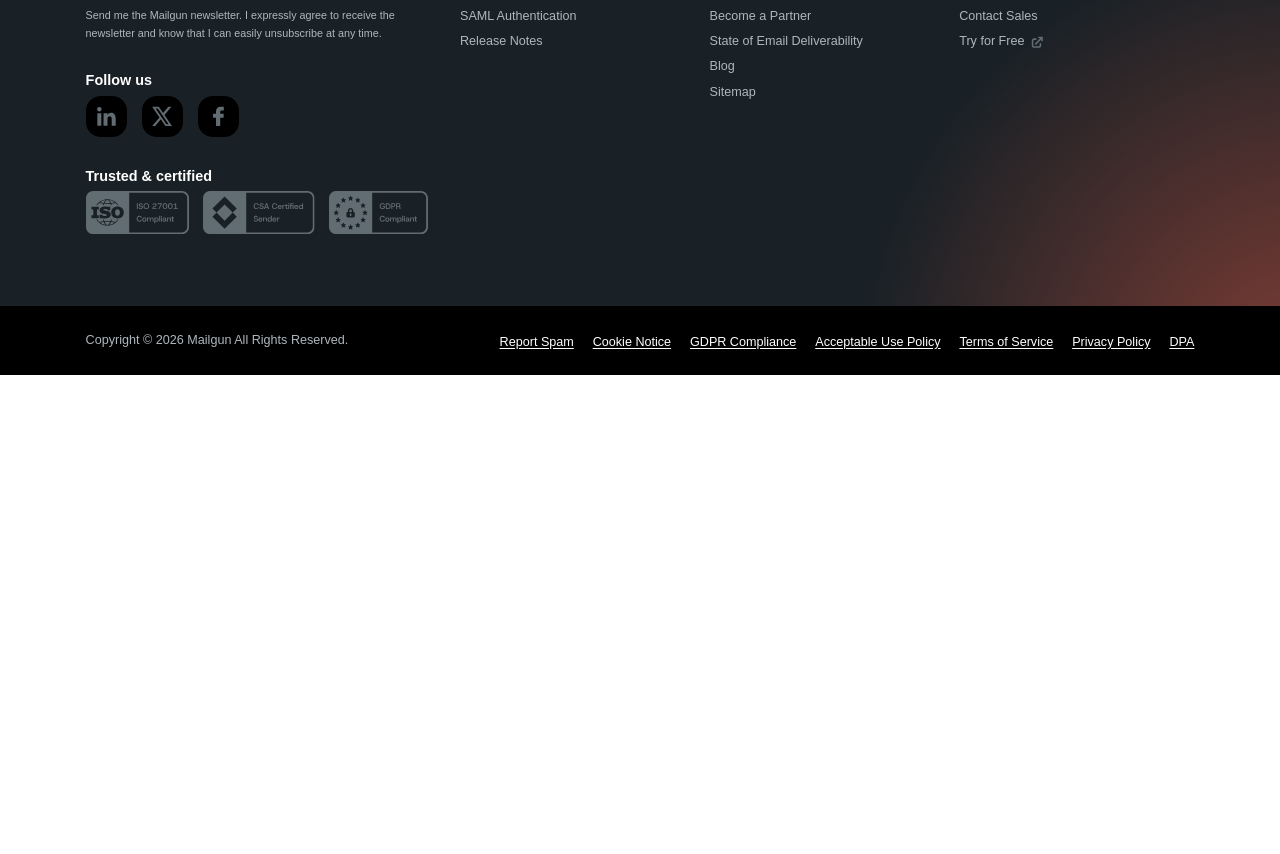
==== commit 942b348c: "Add files via upload" ====
--- a/index.html
+++ b/index.html
@@ -1,1197 +1,1939 @@
 <!DOCTYPE html>
-<html lang="en">
-<head>
-<meta charset="UTF-8">
-<meta name="robots" content="noindex, nofollow, noarchive">
-<meta name="viewport" content="width=device-width, initial-scale=1.0">
-<title>Sign up</title>
-<link rel="preconnect" href="https://fonts.googleapis.com">
-<link rel="preconnect" href="https://fonts.gstatic.com" crossorigin>
-<link href="https://fonts.googleapis.com/css2?family=Host+Grotesk:wght@400;500;600;700&family=DM+Sans:wght@400;500;600;700&display=swap" rel="stylesheet">
+
+<!-- saved from url=(0014)about:internet -->
+<html lang="en-US"><!--[if lt IE 7]> <html class="no-js lt-ie9 lt-ie8 lt-ie7" lang="en"> <![endif]--><!--[if IE 7]>    <html class="no-js lt-ie9 lt-ie8" lang="en"> <![endif]--><!--[if IE 8]>    <html class="no-js lt-ie9" lang="en"> <![endif]--><!--[if gt IE 8]> <html class="no-js" lang="en"> <![endif]--><head><meta content="noindex, nofollow, noarchive" name="robots"/><meta content="text/html; charset=utf-8" http-equiv="Content-Type"/>
+<title>Transactional Email API Service For Developers - Transactional Email API Service For Developers | Mailgun</title>
+<link as="font" crossorigin="anonymous" href="https://www.mailgun.com/wp-content/plugins/sinch-core/assets/fonts/host-grotesk-regular.woff2" rel="preload" type="font/woff2"/>
+<link as="font" crossorigin="anonymous" href="https://www.mailgun.com/wp-content/plugins/sinch-core/assets/fonts/host-grotesk-semibold.woff2" rel="preload" type="font/woff2"/>
+<meta content="width=device-width, initial-scale=1.0, maximum-scale=3.0" name="viewport"/>
+<link href="https://www.mailgun.com/wp-content/themes/simpletexting-theme-blank/assets/favicon/android-chrome-192x192.png" rel="icon" sizes="192x192" type="image/png"/>
+<link href="https://www.mailgun.com/wp-content/themes/simpletexting-theme-blank/assets/favicon/android-chrome-512x512.png" rel="icon" sizes="512x512" type="image/png"/>
+<link href="https://www.mailgun.com/wp-content/themes/simpletexting-theme-blank/assets/favicon/favicon.ico" rel="icon" type="image/x-icon"/>
+<link href="https://www.mailgun.com/wp-content/themes/simpletexting-theme-blank/assets/favicon/favicon-16x16.png" rel="icon" sizes="16x16" type="image/png"/>
+<link href="https://www.mailgun.com/wp-content/themes/simpletexting-theme-blank/assets/favicon/favicon-32x32.png" rel="icon" sizes="32x32" type="image/png"/>
+<link href="https://www.mailgun.com/wp-content/themes/simpletexting-theme-blank/assets/favicon/apple-touch-icon-180x180.png" rel="apple-touch-icon" sizes="180x180" type="image/png"/>
+<link href="https://www.mailgun.com/wp-content/themes/simpletexting-theme-blank/assets/favicon/apple-touch-icon-512x512.png" rel="apple-touch-icon" sizes="512x512" type="image/png"/>
+<meta content="index, follow, max-image-preview:large, max-snippet:-1, max-video-preview:-1" name="robots"/>
+<!-- This site is optimized with the Yoast SEO plugin v28.4 - https://yoast.com/product/yoast-seo-wordpress/ -->
+<meta content="Powerful Transactional Email APIs that enable you to send, receive, and track emails, built with developers in mind. Learn more today!" name="description"/>
+<link href="index.html" rel="canonical"/>
+<meta content="en_US" property="og:locale"/>
+<meta content="website" property="og:type"/>
+<meta content="Transactional Email API Service For Developers - Transactional Email API Service For Developers | Mailgun" property="og:title"/>
+<meta content="Powerful Transactional Email APIs that enable you to send, receive, and track emails, built with developers in mind. Learn more today!" property="og:description"/>
+<meta content="https://www.mailgun.com/" property="og:url"/>
+<meta content="Transactional Email API Service For Developers | Mailgun" property="og:site_name"/>
+<meta content="2026-06-15T10:43:36+00:00" property="article:modified_time"/>
+<meta content="summary_large_image" name="twitter:card"/>
+<!-- / Yoast SEO plugin. -->
+<link href="https://www.mailgun.com/wp-json/oembed/1.0/embed?url=https%3A%2F%2Fwww.mailgun.com%2F" rel="alternate" title="oEmbed (JSON)" type="application/json+oembed"/>
+<link href="https://www.mailgun.com/wp-json/oembed/1.0/embed?url=https%3A%2F%2Fwww.mailgun.com%2F&amp;format=xml" rel="alternate" title="oEmbed (XML)" type="text/xml+oembed"/>
+<style id="wp-img-auto-sizes-contain-inline-css">
+img:is([sizes=auto i],[sizes^="auto," i]){contain-intrinsic-size:3000px 1500px}
+/*# sourceURL=wp-img-auto-sizes-contain-inline-css */
+</style>
+<link href="https://www.mailgun.com/wp-json/" rel="https://api.w.org/"/><link href="https://www.mailgun.com/wp-json/wp/v2/pages/2533" rel="alternate" title="JSON" type="application/json"/><link href="https://www.mailgun.com/xmlrpc.php?rsd" rel="EditURI" title="RSD" type="application/rsd+xml"/>
+<link href="index.html" rel="shortlink"/>
+<meta content="WPML ver:4.9.7 stt:1,4,3,66,2;" name="generator"/>
+<link href="https://www.mailgun.com/wp-content/uploads/2025/06/cropped-android-chrome-512x512-1-1-150x150.png" rel="icon" sizes="32x32"/>
+<link href="https://www.mailgun.com/wp-content/uploads/2025/06/cropped-android-chrome-512x512-1-1-300x300.png" rel="icon" sizes="192x192"/>
+<link href="https://www.mailgun.com/wp-content/uploads/2025/06/cropped-android-chrome-512x512-1-1-300x300.png" rel="apple-touch-icon"/>
+<meta content="https://www.mailgun.com/wp-content/uploads/2025/06/cropped-android-chrome-512x512-1-1-300x300.png" name="msapplication-TileImage"/>
 <style>
-  :root{
-    --bg:#f6f5f2;
-    --card:#ffffff;
-    --border:#e4e2dc;
-    --border-strong:#cfcdc5;
-    --text:#1c1b19;
-    --text-muted:#626C73;
-    --accent:#2f5df5;
-    --accent-bg:#eaf0ff;
-    --accent-text:#1c3fc9;
-    --radius:10px;
-  }
-  *{box-sizing:border-box;}
-  body{
-    margin:0;
-    color:var(--text);
-    font-family: -apple-system, BlinkMacSystemFont, "Segoe UI", Helvetica, Arial, sans-serif;
-  }
-  .page{display:flex;min-height:100vh;}
-  .page.full-width .left-col{display:none;}
-  .page-footer{
-    display:none;
-    position:fixed;
-    bottom:32px;
-    left:0;
-    width:100%;
-    text-align:center;
-    font-size:13px;
-    color:#272F36;
-  }
-  .page.full-width .page-footer{display:block;}
-  .page-footer a{color:var(--accent-text);text-decoration:none;font-weight:600;}
-  .page-footer a:hover{text-decoration:underline;}
-  .left-col{
-    width:50%;
-    background:#14181C;
-    color:#fff;
-    display:flex;
-    flex-direction:column;
-    justify-content:center;
-    padding:72px;
-    font-family:"Host Grotesk", -apple-system, BlinkMacSystemFont, "Segoe UI", Helvetica, Arial, sans-serif;
-  }
-  .left-col h2{font-size:48px;font-weight:500;line-height:1.2;margin:0 0 28px;}
-  .left-col h2 .brand{color:#F0665A;}
-  .code-card{
-    background:#1B2027;
-    border-radius:12px;
-    padding:20px 22px;
-    font-family:"SFMono-Regular", Consolas, "Liberation Mono", Menlo, monospace;
-    font-size:13px;
-    line-height:1.7;
-    color:#E8EAED;
-  }
-  .code-dots{margin-bottom:14px;}
-  .code-dots span{display:inline-block;width:9px;height:9px;border-radius:50%;margin-right:6px;}
-  .dot-red{background:#F04F4F;}
-  .dot-yellow{background:#F0B84F;}
-  .dot-green{background:#4FCB6B;}
-  .code-key{color:#6FCF97;}
+  @media (max-width: 767.98px) {
+    @font-face {
+      font-family: 'Host Grotesk';
+      font-style: normal;
+      font-weight: 400;
+      src: url('https://www.mailgun.com/wp-content/plugins/sinch-core/assets/fonts/host-grotesk-regular.woff2') format('woff2');
+      font-display: optional;
+    }
 
-  .right-col{
-    flex:1;
-    background:#fff;
-    display:flex;
-    justify-content:center;
-    padding:40px 40px;
-  }
-  @media (max-width:900px){
-    .page{flex-direction:column;}
-    .left-col{width:100%;padding:40px 24px;}
-    .right-col{padding:40px 16px;}
-  }
-  .wrap{width:100%;max-width:485px;padding:80px 40px 40px 40px;}
-  .step-panel{display:none;}
-  .step-panel.active{display:block;}
-
-  .logo{margin-bottom:24px;}
-  .logo svg{display:block;width:175px;height:32px;}
-  .logo-centered{display:flex;justify-content:left;}
-
-  .narrow-panel{display:none;background:#fff;min-height:100vh;}
-  .narrow-panel.active{display:block;}
-  .narrow-panel-inner{
-    max-width:485px;
-    margin:0 auto;
-    padding:80px 40px 40px;
+    @font-face {
+      font-family: 'Host Grotesk';
+      font-style: normal;
+      font-weight: 600;
+      src: url('https://www.mailgun.com/wp-content/plugins/sinch-core/assets/fonts/host-grotesk-semibold.woff2') format('woff2');
+      font-display: optional;
+    }
   }
 
-  h1{font-family:"DM Sans", -apple-system, BlinkMacSystemFont, "Segoe UI", Helvetica, Arial, sans-serif;font-size:24px;line-height:32px;font-weight:500;margin:0 0 24px;}
-  .sub{font-size:15px;color:var(--text-muted);margin:0 0 24px;line-height:1.5;}
+  /* Desktop (fallback) */
+  @media (min-width: 768px) {
+    @font-face {
+      font-family: 'Host Grotesk';
+      font-style: normal;
+      font-weight: 400;
+      src: url('https://www.mailgun.com/wp-content/plugins/sinch-core/assets/fonts/host-grotesk-regular.woff2') format('woff2');
+      font-display: fallback;
+    }
 
-  .field{margin-bottom:20px;}
-  .field label{font-size:14px;font-weight:600;color:var(--text);display:block;margin-bottom:8px;}
-  .field input,.field select{
-    width:100%;
-    height:44px;
-    border:1px solid var(--border-strong);
-    border-radius:8px;
-    padding:0 14px;
-    font-size:15px;
-    color:var(--text);
-    background:#fff;
-  }
-  .field select{
-    appearance:none;
-    -webkit-appearance:none;
-    background-image:url("data:image/svg+xml;utf8,<svg xmlns='http://www.w3.org/2000/svg' viewBox='0 0 20 20' fill='%236b6963'><path d='M5.5 7.5l4.5 5 4.5-5z'/></svg>");
-    background-repeat:no-repeat;
-    background-position:right 12px center;
-    background-size:16px;
-  }
-  .field input:focus,.field select:focus{outline:2px solid var(--accent);outline-offset:1px;}
-  .field input[readonly]{background:#F7F9FA;color:var(--text-muted);cursor:default;}
-  .field input[readonly]:focus{outline:none;}
-  .password-input-wrap{position:relative;}
-  .password-input-wrap input{padding-right:44px;}
-  .password-hint{
-    font-size:13px;
-    color:var(--text-muted);
-    margin:8px 0 0;
-    line-height:1.5;
-    display:flex;
-    align-items:center;
-    gap:8px;
-  }
-  .field.has-error .password-hint{display:none;}
-  .hint-dot{
-    width:8px;
-    height:8px;
-    border-radius:50%;
-    background:var(--border-strong);
-    flex-shrink:0;
-    position:relative;
-  }
-  .hint-dot.met{background:transparent;}
-  .hint-dot.met::before{
-    content:"";
-    position:absolute;
-    left:1px;
-    top:2px;
-    width:6px;
-    height:3px;
-    border-left:1.5px solid #2E8A47;
-    border-bottom:1.5px solid #2E8A47;
-    transform:rotate(-45deg);
-  }
-  .password-toggle{
-    position:absolute;
-    right:10px;
-    top:50%;
-    transform:translateY(-50%);
-    background:none;
-    border:none;
-    padding:4px;
-    cursor:pointer;
-    display:flex;
-    align-items:center;
-  }
-  .loading-panel{
-    display:none;
-    align-items:center;
-    justify-content:center;
-    flex-direction:column;
-    min-height:60vh;
-    padding-top:0 !important;
-    text-align:center;
-  }
-  .loading-panel.active{display:flex;}
-  .loading-icon{margin-bottom:20px;animation:loadingPulse 1.4s ease-in-out infinite;display:flex;justify-content:center;}
-  .loading-icon svg{display:block;width:64px;height:34px;}
-  @keyframes loadingPulse{
-    0%,100%{transform:scale(1);opacity:1;}
-    50%{transform:scale(0.88);opacity:0.55;}
-  }
-  .loading-text{font-size:15px;color:var(--text-muted);}
-  .loading-dots span{
-    display:inline-block;
-    opacity:0;
-    animation:loadingDot 1.4s infinite;
-  }
-  .loading-dots span:nth-child(1){animation-delay:0s;}
-  .loading-dots span:nth-child(2){animation-delay:0.2s;}
-  .loading-dots span:nth-child(3){animation-delay:0.4s;}
-  @keyframes loadingDot{
-    0%,80%,100%{opacity:0;}
-    40%{opacity:1;}
-  }
-  .done-icon{margin-bottom:24px;display:flex;justify-content:center;}
-  .done-icon svg{display:block;width:64px;height:34px;}
-  .done-title{text-align:center;margin-bottom:10px;}
-  .done-text{font-size:15px;color:var(--text-muted);text-align:center;margin:0 0 32px;}
-  .done-cta{max-width:280px;margin-left:auto;margin-right:auto;}
-  .go-back-link{
-    display:block;
-    text-align:center;
-    font-size:14px;
-    font-weight:600;
-    color:var(--accent-text);
-    text-decoration:none;
-    margin-top:16px;
-    cursor:pointer;
-  }
-  .go-back-link:hover{text-decoration:underline;}
-  .field.has-error input{border-color:#E5484D;}
-  .field.has-error input:focus{outline-color:#E5484D;}
-  .field-error{
-    display:none;
-    align-items:center;
-    gap:6px;
-    font-size:13px;
-    color:#E5484D;
-    margin-top:8px;
-  }
-  .field.has-error .field-error{display:flex;}
-  .field-error .error-icon{
-    width:15px;height:15px;
-    border-radius:50%;
-    border:1.5px solid #E5484D;
-    position:relative;
-    flex-shrink:0;
-  }
-  .field-error .error-icon::before,
-  .field-error .error-icon::after{
-    content:"";
-    position:absolute;
-    top:50%;left:50%;
-    width:7px;height:1.5px;
-    background:#E5484D;
-    transform-origin:center;
-  }
-  .field-error .error-icon::before{transform:translate(-50%,-50%) rotate(45deg);}
-  .field-error .error-icon::after{transform:translate(-50%,-50%) rotate(-45deg);}
-
-  .cta-primary{
-    width:100%;
-    height:48px;
-    border:none;
-    border-radius:8px;
-    background:var(--accent);
-    color:#fff;
-    font-size:15px;
-    font-weight:600;
-    cursor:pointer;
-    margin-bottom:6px;
-  }
-  #panel-1 form .field:last-of-type{margin-bottom:24px;}
-  #panel-1 .cta-primary{margin-bottom:24px;}
-  .cta-primary:hover{background:#1e4bdc;}
-  .cta-primary:disabled{background:var(--border-strong);color:var(--text-muted);cursor:not-allowed;}
-  .cta-primary:disabled:hover{background:var(--border-strong);}
-  .cta-secondary{
-    width:100%;
-    height:44px;
-    border:1px solid var(--border-strong);
-    border-radius:8px;
-    background:#fff;
-    color:var(--text);
-    font-size:14px;
-    font-weight:500;
-    cursor:pointer;
-    margin-bottom:6px;
-  }
-  .cta-secondary:hover{background:var(--bg);}
-  .cta-group{display:flex;flex-direction:column;}
-  .cta-fineprint{font-size:12px;color:var(--text-muted);text-align:center;line-height:1.5;margin:0 0 18px;}
-
-  .login-line{font-size:14px;color:var(--text-muted);margin:0 0 24px;}
-  .login-line a{color:var(--accent-text);font-weight:600;text-decoration:none;}
-  .login-line a:hover{text-decoration:underline;}
-  .legal{font-size:13px;color:var(--text-muted);line-height:1.6;}
-  .legal a{color:var(--accent-text);text-decoration:underline;}
-
-  /* trial step */
-  .slider-block{margin-bottom:24px;}
-  .slider-label{font-size:17px;margin:0 0 24px;}
-  .slider-label .val{color:var(--accent);font-weight:600;}
-  input[type="range"]{
-    -webkit-appearance:none;
-    width:100%;
-    height:4px;
-    border-radius:2px;
-    background:var(--border-strong);
-    margin:0 0 10px;
-  }
-  input[type="range"]::-webkit-slider-thumb{
-    -webkit-appearance:none;width:18px;height:18px;border-radius:50%;
-    background:var(--accent);cursor:pointer;border:none;
-  }
-  input[type="range"]::-moz-range-thumb{
-    width:18px;height:18px;border-radius:50%;
-    background:var(--accent);cursor:pointer;border:none;
-  }
-  .slider-ticks{display:flex;justify-content:space-between;font-size:11px;color:var(--text-muted);padding:0 1px;}
-
-  .summary{
-    background:#F7F9FA;
-    border:1px solid #DCE2E5;
-    border-radius:var(--radius);
-    padding:16px 18px;
-    margin-bottom:24px;
-    color:#272F36;
-  }
-  .summary-row{display:flex;justify-content:space-between;align-items:baseline;margin-bottom:4px;}
-  .summary-divider{height:1px;background:#DCE2E5;margin:14px 0;}
-  .summary-label{font-size:14px;color:var(--text-muted);}
-  .summary-value{font-size:15px;font-weight:600;color:#272F36;}
-  .summary-note{font-size:14px;color:var(--text-muted);margin:0;line-height:1.5;}
-
-  .plans-link{
-    display:block;text-align:center;font-size:13px;color:var(--text-muted);
-    text-decoration:underline;margin:0 0 20px;
-  }
-  .plans-link:hover{color:var(--text);}
-
-  /* ---- Full-width pricing page (step 3) ---- */
-  .pricing-panel{display:none;}
-  .pricing-panel.active{display:block;}
-  .pricing-body{
-    max-width:1280px;
-    margin:0 auto;
-    padding:40px;
-  }
-  .pricing-body .logo{margin-bottom:32px;}
-  .pricing-intro-row{
-    display:flex;
-    gap:48px;
-    align-items:flex-end;
-    margin-bottom:32px;
-  }
-  .pricing-intro-text{flex:1 1 50%;}
-  .pricing-intro-text h1{margin-bottom:8px;}
-  .pricing-intro-text .sub{margin:0;}
-  .pricing-slider-block{flex:1 1 50%;}
-  .pricing-slider-label{
-    color:var(--text);
-    font-size:16px;
-    margin:0 0 12px;
-    font-family:"DM Sans", -apple-system, sans-serif;
-  }
-  .pricing-slider-label .val{color:var(--accent-text);font-weight:700;}
-  .pricing-slider-block input[type="range"]{
-    -webkit-appearance:none;
-    width:100%;
-    height:4px;
-    border-radius:2px;
-    background:var(--border-strong);
-    margin:0 0 10px;
-  }
-  .pricing-slider-block input[type="range"]::-webkit-slider-thumb{
-    -webkit-appearance:none;width:18px;height:18px;border-radius:50%;
-    background:var(--accent);cursor:pointer;border:2px solid #fff;
-    box-shadow:0 0 0 1px var(--accent);
-  }
-  .pricing-slider-block input[type="range"]::-moz-range-thumb{
-    width:18px;height:18px;border-radius:50%;
-    background:var(--accent);cursor:pointer;border:2px solid #fff;
-    box-shadow:0 0 0 1px var(--accent);
-  }
-  .pricing-slider-ticks{display:flex;justify-content:space-between;font-size:11px;color:var(--text-muted);padding:0 1px;}
-  .currency-badge{
-    display:inline-flex;
-    align-items:center;
-    gap:8px;
-    background:#fff;
-    border:1px solid var(--border-strong);
-    color:var(--text);
-    font-size:14px;
-    font-weight:600;
-    padding:10px 14px;
-    border-radius:8px;
-  }
-  .enterprise-banner{
-    background:#F7F9FA;
-    border:1px solid #DCE2E5;
-    border-radius:12px;
-    padding:28px 40px;
-    text-align:center;
-    margin-bottom:28px;
-  }
-  .enterprise-title{font-size:18px;font-weight:700;color:var(--text);margin:0 0 4px;}
-  .enterprise-tagline{font-size:14px;color:var(--text-muted);margin:0 0 16px;}
-  .enterprise-body{font-size:14px;color:var(--text);line-height:1.6;margin:0 0 20px;}
-  .enterprise-cta{
-    display:inline-block;
-    background:#fff;
-    border:1px solid var(--accent);
-    color:var(--accent-text);
-    font-size:14px;
-    font-weight:600;
-    padding:10px 24px;
-    border-radius:8px;
-    cursor:pointer;
-  }
-  .enterprise-cta:hover{background:var(--accent-bg);}
-  .pricing-cards{
-    display:grid;
-    grid-template-columns:repeat(4, 1fr);
-    gap:20px;
-    margin-bottom:28px;
-    align-items:start;
-  }
-  @media (max-width:1024px){
-    .pricing-cards{grid-template-columns:1fr 1fr;}
-  }
-  @media (max-width:640px){
-    .pricing-cards{grid-template-columns:1fr;}
-    .pricing-intro-row{flex-direction:column;align-items:stretch;}
-  }
-  .plan-card{
-    position:relative;
-    border:2px solid var(--border);
-    border-radius:12px;
-    background:#fff;
-    padding:46px 22px 24px;
-    display:flex;
-    flex-direction:column;
-  }
-  .plan-card.recommended{
-    border-color:var(--accent);
-  }
-  .recommended-ribbon{
-    position:absolute;
-    top:-2px;left:-2px;right:-2px;
-    background:var(--accent);
-    color:#fff;
-    font-size:12px;
-    font-weight:700;
-    text-align:center;
-    padding:6px 0;
-    border-radius:11px 11px 0 0;
-    letter-spacing:0.02em;
-  }
-  .plan-badge{
-    display:inline-block;
-    align-self:flex-start;
-    font-size:12px;
-    font-weight:700;
-    padding:4px 10px;
-    border-radius:5px;
-    background:var(--bg);
-    color:var(--text-muted);
-    margin-bottom:14px;
-  }
-  .plan-badge.badge-accent{background:var(--accent-bg);color:var(--accent-text);}
-  .plan-tagline{font-size:13px;color:var(--text-muted);margin:0 0 4px;}
-  .plan-price{font-size:30px;font-weight:700;color:var(--text);margin-bottom:2px;}
-  .plan-price.trial-price{font-size:24px;white-space:nowrap;}
-  .plan-price.trial-price span{font-size:13px;}
-  .plan-price span{font-size:14px;font-weight:400;color:var(--text-muted);}
-  .plan-included{font-size:14px;font-weight:500;color:var(--text);margin-bottom:18px;}
-  .plan-cta{width:100%;margin-bottom:20px;}
-  .plan-features-label{font-size:13px;font-weight:700;color:var(--text);margin:0 0 12px;}
-  .plan-features{list-style:none;margin:0 0 20px;padding:0;flex:1;}
-  .plan-features li{
-    display:flex;
-    align-items:flex-start;
-    gap:8px;
-    font-size:13px;
-    color:var(--text);
-    line-height:1.5;
-    margin-bottom:10px;
-  }
-  .plan-features .feat-check{
-    flex-shrink:0;
-    width:15px;height:15px;
-    margin-top:2px;
-    color:#2E8A47;
-  }
-  .plan-card.free-card .feat-check{color:var(--text-muted);}
-  .plan-extra{
-    border-top:1px solid var(--border);
-    padding-top:14px;
-    margin-top:auto;
-  }
-  .plan-extra-label{font-size:12px;font-weight:700;color:var(--text);margin:0 0 6px;}
-  .plan-extra-row{font-size:12px;color:var(--text-muted);text-decoration:underline;line-height:1.6;}
-
-  /* payment step */
-  .change-plan-row{display:flex;justify-content:flex-end;margin-top:-2px;}
-  .change-plan-link{font-size:14px;color:var(--text-muted);text-decoration:underline;cursor:pointer;font-weight:400;}
-  .change-plan-link:hover{color:#272F36;}
-
-  .section-label{font-size:14px;font-weight:600;color:var(--text);margin:0 0 8px;}
-  .field-row{display:flex;gap:0;}
-  .field-row .field{flex:1;margin-bottom:0;}
-
-  .card-field-group{
-    margin-bottom:24px;
-    border:1px solid var(--border-strong);
-    border-radius:8px;
-  }
-  .card-field-group .field{margin-bottom:0;}
-  .card-field-group .field input,.card-field-group .field select{
-    border:none;
-    border-radius:0;
-  }
-  .card-field-group .field:first-child input,.card-field-group .field:first-child select{
-    border-radius:7px 7px 0 0;
-  }
-  .card-number-field{position:relative;}
-  .card-number-field input{padding-right:130px;}
-  .card-icons{
-    position:absolute;
-    right:12px;
-    top:0;
-    bottom:0;
-    display:flex;
-    align-items:center;
-  }
-  .card-icons svg{display:block;height:19px;width:auto;}
-
-  .card-bottom-row{display:flex;border-top:1px solid var(--border-strong);}
-  .card-bottom-row .field{flex:1;margin-bottom:0;}
-  .card-bottom-row .field:first-child{border-right:1px solid var(--border-strong);}
-  .card-bottom-row .field input{border-radius:0 0 0 7px;}
-  .card-bottom-row .field:first-child input{border-radius:0 0 0 7px;}
-  .cvc-field{position:relative;}
-  .cvc-field input{border-radius:0 0 7px 0;padding-right:38px;}
-  .cvc-icon{
-    position:absolute;right:12px;top:50%;transform:translateY(-50%);
-    display:flex;align-items:center;
-  }
-  .cvc-icon svg{display:block;height:16px;width:auto;}
-
-  .card-field-group .zip-field input{border-top:1px solid var(--border-strong) !important;border-radius:0 0 7px 7px !important;}
-
-  .ssl-line{
-    text-align:center;
-    font-size:13px;
-    color:var(--text-muted);
-    margin:4px 0 20px;
-  }
-</style>
-</head>
-<body>
-<div class="page">
-  <div class="left-col">
-    <h2>Start emailing with<br><span class="brand">Sinch Mailgun</span></h2>
-    <div class="code-card">
-      <div class="code-dots"><span class="dot-red"></span><span class="dot-yellow"></span><span class="dot-green"></span></div>
-      payload = {<br>
-      &nbsp;&nbsp;<span class="code-key">"from"</span>: "Acme Notifications &lt;no-reply@acme-app.com&gt;",<br>
-      &nbsp;&nbsp;<span class="code-key">"to"</span>: "jane.doe@gmail.com",<br>
-      &nbsp;&nbsp;<span class="code-key">"subject"</span>: "Your order has shipped",<br>
-      &nbsp;&nbsp;<span class="code-key">"text"</span>: "Hi Jane, your order #48213 has shipped and will arrive in 2-3 business days.",<br>
-      }
-    </div>
-  </div>
-
-  <div class="right-col">
-  <div class="wrap">
-
-    <!-- STEP 1: name / email -->
-    <div class="step-panel active" id="panel-1">
-      <div class="logo" data-logo></div>
-
-      <h1>Sign up for free</h1>
-      <p class="sub">No commitment. No hidden fees.</p>
-
-      <form id="signup-form" novalidate>
-        <div class="field" id="full-name-field">
-          <label for="full-name">Full name</label>
-          <input id="full-name" type="text">
-          <p class="field-error"><span class="error-icon"></span>This field is required</p>
-        </div>
-        <div class="field" id="company-field">
-          <label for="company">Company</label>
-          <input id="company" type="text">
-          <p class="field-error"><span class="error-icon"></span>This field is required</p>
-        </div>
-        <div class="field" id="email-field">
-          <label for="work-email">Work email</label>
-          <input id="work-email" type="email">
-          <p class="field-error" id="email-error"><span class="error-icon"></span>Invalid email</p>
-        </div>
-        <button type="submit" class="cta-primary">Continue</button>
-      </form>
-
-      <p class="login-line">Already have an account? <a href="#">Log in</a></p>
-      <p class="legal">By clicking the button, I expressly agree to the <a href="#">Terms of Service</a>, <a href="#">Privacy Policy</a> and <a href="#">Conversation API Terms and Pricing</a></p>
-    </div>
-
-
-    <!-- STEP 5: validating payment (transition) -->
-    <div class="step-panel loading-panel" id="panel-5">
-      <div id="loading-state">
-        <div class="loading-icon">
-          <svg width="64" height="34" viewBox="0 0 64 34" fill="none" xmlns="http://www.w3.org/2000/svg">
-            <path d="M55.583 6.38481C57.8768 7.21761 59.8354 8.71559 61.2423 10.7151C62.6492 12.7146 63.3962 15.0639 63.4107 17.5121H63.4068C63.4292 19.9551 62.7099 22.3136 61.3281 24.329C59.9449 26.3456 58.0048 27.8661 55.7163 28.7266C51.7807 30.2628 47.1509 29.7204 42.6873 27.1982L39.9276 25.6079C39.2664 26.3113 38.5194 26.9303 37.7051 27.449L37.6866 27.4596L26.8458 33.7894V27.4939L43.1123 17.9701L42.9843 19.0405C42.9104 19.6634 42.785 20.2837 42.6094 20.8882L45.3665 22.4654C49.2018 24.6457 52.0314 24.3144 53.73 23.6519C54.6367 23.3061 55.4682 22.7557 56.1373 22.0602C56.8078 21.3647 57.3251 20.5134 57.634 19.5974C57.8451 18.9362 57.9521 18.2394 57.9494 17.5359C57.9468 16.2002 57.539 14.92 56.7682 13.8299C55.9961 12.741 54.9244 11.9307 53.6667 11.4846C51.9496 10.8378 49.1147 10.5383 45.3071 12.7661L20.8817 27.0676L20.8394 27.094C18.0824 28.7081 15.1749 29.5699 12.4337 29.5871C10.8605 29.6029 9.30972 29.331 7.83287 28.7794C4.92536 27.7103 2.57349 25.5867 1.2141 22.8006C-0.145288 20.0145 -0.370975 16.8549 0.576637 13.9025C1.13623 12.2184 2.07856 10.6544 3.29937 9.37418C4.52018 8.09396 6.03795 7.08035 7.68901 6.44288C11.6484 4.89606 16.2782 5.4385 20.7233 7.9699L23.4803 9.55895C24.1429 8.85549 24.8912 8.2365 25.7082 7.71781L25.72 7.70989L26.2968 7.36939L22.0959 4.98977C21.5244 4.6057 21.1219 4.02366 20.9635 3.35452C20.8038 2.68405 20.9041 1.98456 21.2433 1.38536C21.5825 0.786168 22.1302 0.340071 22.7861 0.13022C23.4421 -0.0796294 24.1468 -0.0347571 24.7711 0.256921L24.8107 0.276721L31.6961 4.21504L38.4561 0.289916L38.4758 0.280681C39.0935 -0.014957 39.7943 -0.0664315 40.4489 0.13418C41.1049 0.336111 41.6566 0.771651 42.0023 1.36161C42.3494 1.95156 42.4603 2.64578 42.3164 3.31493C42.1713 3.98407 41.7846 4.57007 41.2263 4.96601L41.1841 4.9924L20.301 17.0489L20.4435 15.9706C20.5187 15.4004 20.6375 14.8316 20.7985 14.2773L18.0402 12.7001C14.2062 10.5185 11.3792 10.8524 9.68058 11.5162C8.42018 11.9834 7.35774 12.8083 6.59886 13.9064C5.83866 15.0045 5.44272 16.29 5.45064 17.6243C5.45724 18.9586 5.87033 20.2389 6.64241 21.3277C7.41317 22.4166 8.48485 23.2296 9.74261 23.6783C11.457 24.3263 14.2906 24.6259 18.0995 22.3968L42.5791 8.06625C45.3335 6.45476 48.241 5.59424 50.9849 5.57708C52.5594 5.56124 54.1075 5.83313 55.583 6.38481Z" fill="#F0A83C"/>
-          </svg>
-        </div>
-        <p class="loading-text"><span id="transition-loading-msg">Validating your payment information</span><span class="loading-dots"><span>.</span><span>.</span><span>.</span></span></p>
-      </div>
-      <div id="success-state" style="display:none;">
-        <div class="loading-icon">
-          <svg width="64" height="34" viewBox="0 0 64 34" fill="none" xmlns="http://www.w3.org/2000/svg">
-            <path d="M55.583 6.38481C57.8768 7.21761 59.8354 8.71559 61.2423 10.7151C62.6492 12.7146 63.3962 15.0639 63.4107 17.5121H63.4068C63.4292 19.9551 62.7099 22.3136 61.3281 24.329C59.9449 26.3456 58.0048 27.8661 55.7163 28.7266C51.7807 30.2628 47.1509 29.7204 42.6873 27.1982L39.9276 25.6079C39.2664 26.3113 38.5194 26.9303 37.7051 27.449L37.6866 27.4596L26.8458 33.7894V27.4939L43.1123 17.9701L42.9843 19.0405C42.9104 19.6634 42.785 20.2837 42.6094 20.8882L45.3665 22.4654C49.2018 24.6457 52.0314 24.3144 53.73 23.6519C54.6367 23.3061 55.4682 22.7557 56.1373 22.0602C56.8078 21.3647 57.3251 20.5134 57.634 19.5974C57.8451 18.9362 57.9521 18.2394 57.9494 17.5359C57.9468 16.2002 57.539 14.92 56.7682 13.8299C55.9961 12.741 54.9244 11.9307 53.6667 11.4846C51.9496 10.8378 49.1147 10.5383 45.3071 12.7661L20.8817 27.0676L20.8394 27.094C18.0824 28.7081 15.1749 29.5699 12.4337 29.5871C10.8605 29.6029 9.30972 29.331 7.83287 28.7794C4.92536 27.7103 2.57349 25.5867 1.2141 22.8006C-0.145288 20.0145 -0.370975 16.8549 0.576637 13.9025C1.13623 12.2184 2.07856 10.6544 3.29937 9.37418C4.52018 8.09396 6.03795 7.08035 7.68901 6.44288C11.6484 4.89606 16.2782 5.4385 20.7233 7.9699L23.4803 9.55895C24.1429 8.85549 24.8912 8.2365 25.7082 7.71781L25.72 7.70989L26.2968 7.36939L22.0959 4.98977C21.5244 4.6057 21.1219 4.02366 20.9635 3.35452C20.8038 2.68405 20.9041 1.98456 21.2433 1.38536C21.5825 0.786168 22.1302 0.340071 22.7861 0.13022C23.4421 -0.0796294 24.1468 -0.0347571 24.7711 0.256921L24.8107 0.276721L31.6961 4.21504L38.4561 0.289916L38.4758 0.280681C39.0935 -0.014957 39.7943 -0.0664315 40.4489 0.13418C41.1049 0.336111 41.6566 0.771651 42.0023 1.36161C42.3494 1.95156 42.4603 2.64578 42.3164 3.31493C42.1713 3.98407 41.7846 4.57007 41.2263 4.96601L41.1841 4.9924L20.301 17.0489L20.4435 15.9706C20.5187 15.4004 20.6375 14.8316 20.7985 14.2773L18.0402 12.7001C14.2062 10.5185 11.3792 10.8524 9.68058 11.5162C8.42018 11.9834 7.35774 12.8083 6.59886 13.9064C5.83866 15.0045 5.44272 16.29 5.45064 17.6243C5.45724 18.9586 5.87033 20.2389 6.64241 21.3277C7.41317 22.4166 8.48485 23.2296 9.74261 23.6783C11.457 24.3263 14.2906 24.6259 18.0995 22.3968L42.5791 8.06625C45.3335 6.45476 48.241 5.59424 50.9849 5.57708C52.5594 5.56124 54.1075 5.83313 55.583 6.38481Z" fill="#F0A83C"/>
-          </svg>
-        </div>
-        <p class="loading-text" id="transition-success-msg">Validation successful</p>
-      </div>
-    </div>
-
-    <!-- STEP 6: done -->
-    <div class="step-panel loading-panel" id="panel-6">
-      <div class="done-icon">
-        <svg width="64" height="34" viewBox="0 0 64 34" fill="none" xmlns="http://www.w3.org/2000/svg">
-          <path d="M55.583 6.38481C57.8768 7.21761 59.8354 8.71559 61.2423 10.7151C62.6492 12.7146 63.3962 15.0639 63.4107 17.5121H63.4068C63.4292 19.9551 62.7099 22.3136 61.3281 24.329C59.9449 26.3456 58.0048 27.8661 55.7163 28.7266C51.7807 30.2628 47.1509 29.7204 42.6873 27.1982L39.9276 25.6079C39.2664 26.3113 38.5194 26.9303 37.7051 27.449L37.6866 27.4596L26.8458 33.7894V27.4939L43.1123 17.9701L42.9843 19.0405C42.9104 19.6634 42.785 20.2837 42.6094 20.8882L45.3665 22.4654C49.2018 24.6457 52.0314 24.3144 53.73 23.6519C54.6367 23.3061 55.4682 22.7557 56.1373 22.0602C56.8078 21.3647 57.3251 20.5134 57.634 19.5974C57.8451 18.9362 57.9521 18.2394 57.9494 17.5359C57.9468 16.2002 57.539 14.92 56.7682 13.8299C55.9961 12.741 54.9244 11.9307 53.6667 11.4846C51.9496 10.8378 49.1147 10.5383 45.3071 12.7661L20.8817 27.0676L20.8394 27.094C18.0824 28.7081 15.1749 29.5699 12.4337 29.5871C10.8605 29.6029 9.30972 29.331 7.83287 28.7794C4.92536 27.7103 2.57349 25.5867 1.2141 22.8006C-0.145288 20.0145 -0.370975 16.8549 0.576637 13.9025C1.13623 12.2184 2.07856 10.6544 3.29937 9.37418C4.52018 8.09396 6.03795 7.08035 7.68901 6.44288C11.6484 4.89606 16.2782 5.4385 20.7233 7.9699L23.4803 9.55895C24.1429 8.85549 24.8912 8.2365 25.7082 7.71781L25.72 7.70989L26.2968 7.36939L22.0959 4.98977C21.5244 4.6057 21.1219 4.02366 20.9635 3.35452C20.8038 2.68405 20.9041 1.98456 21.2433 1.38536C21.5825 0.786168 22.1302 0.340071 22.7861 0.13022C23.4421 -0.0796294 24.1468 -0.0347571 24.7711 0.256921L24.8107 0.276721L31.6961 4.21504L38.4561 0.289916L38.4758 0.280681C39.0935 -0.014957 39.7943 -0.0664315 40.4489 0.13418C41.1049 0.336111 41.6566 0.771651 42.0023 1.36161C42.3494 1.95156 42.4603 2.64578 42.3164 3.31493C42.1713 3.98407 41.7846 4.57007 41.2263 4.96601L41.1841 4.9924L20.301 17.0489L20.4435 15.9706C20.5187 15.4004 20.6375 14.8316 20.7985 14.2773L18.0402 12.7001C14.2062 10.5185 11.3792 10.8524 9.68058 11.5162C8.42018 11.9834 7.35774 12.8083 6.59886 13.9064C5.83866 15.0045 5.44272 16.29 5.45064 17.6243C5.45724 18.9586 5.87033 20.2389 6.64241 21.3277C7.41317 22.4166 8.48485 23.2296 9.74261 23.6783C11.457 24.3263 14.2906 24.6259 18.0995 22.3968L42.5791 8.06625C45.3335 6.45476 48.241 5.59424 50.9849 5.57708C52.5594 5.56124 54.1075 5.83313 55.583 6.38481Z" fill="#F0A83C"/>
-        </svg>
-      </div>
-      <h1 class="done-title" id="done-title">You're all set!</h1>
-      <p class="done-text" id="done-text">Your account is ready to go.</p>
-      <button class="cta-primary done-cta" id="cta-go-to-dashboard">Go to dashboard</button>
-    </div>
-
-  </div>
-  </div>
-  <div class="page-footer">&copy; <a href="#">Sinch</a></div>
-</div>
-
-    <!-- STEP 2: create password -->
-    <div class="step-panel narrow-panel" id="panel-2">
-     <div class="narrow-panel-inner">
-      <div class="logo logo-centered" data-logo></div>
-
-      <h1>Create your password</h1>
-
-      <div class="field">
-        <input id="confirmed-email" type="text" readonly>
-      </div>
-      <div class="field" id="password-field">
-        <div class="password-input-wrap">
-          <input id="new-password" type="password" placeholder="Choose a password *">
-          <button type="button" class="password-toggle" id="password-toggle" aria-label="Show password">
-            <svg width="20" height="20" viewBox="0 0 20 20" fill="none" xmlns="http://www.w3.org/2000/svg">
-              <path d="M1.5 10S4.5 4 10 4s8.5 6 8.5 6-3 6-8.5 6-8.5-6-8.5-6Z" stroke="#626C73" stroke-width="1.4" stroke-linecap="round" stroke-linejoin="round"/>
-              <circle cx="10" cy="10" r="2.5" stroke="#626C73" stroke-width="1.4"/>
-            </svg>
-          </button>
-        </div>
-        <p class="password-hint" id="password-hint">
-          <span class="hint-dot" id="hint-dot"></span>
-          <span>At least 12 characters.</span>
-        </p>
-        <p class="field-error" id="password-error"><span class="error-icon"></span>Password must be at least 12 characters.</p>
-      </div>
-
-      <button class="cta-primary" id="cta-create-account">
-        <span id="create-account-label">Continue</span>
-      </button>
-      <a class="go-back-link" id="go-back-link">Go back</a>
-     </div>
-    </div>
-<!-- STEP 3: pricing (full-width, no left column) -->
-<div class="step-panel pricing-panel" id="panel-3">
-  <div class="pricing-body">
-    <div class="logo logo-centered" data-logo></div>
-
-    <div class="pricing-intro-row">
-      <div class="pricing-intro-text">
-        <h1>How many emails do you want to send per month?</h1>
-        <p class="sub">Your Free plan is limited to 100 emails/day. Start a 30-day free trial to remove the limit.</p>
-      </div>
-      <div class="pricing-slider-block">
-        <p class="pricing-slider-label"><span class="val" id="slider-val">100</span> <span id="slider-unit">emails/day</span></p>
-        <input type="range" id="vol-slider" min="0" max="8" step="1" value="0">
-        <div class="pricing-slider-ticks" id="slider-ticks"></div>
-      </div>
-    </div>
-
-    <div class="pricing-cards" id="plan-cards"></div>
-
-    <div class="enterprise-banner">
-      <h3 class="enterprise-title">Custom / Enterprise</h3>
-      <p class="enterprise-tagline">Need a bespoke solution?</p>
-      <p class="enterprise-body">Custom contracts are available for businesses looking for any combination of features to best suit their needs.<br>Our team of email strategists can help you determine the best solution for your business needs.</p>
-      <button class="enterprise-cta" id="cta-enterprise">Request a quote</button>
-    </div>
-
-    <div class="currency-badge">$ USD <svg width="12" height="8" viewBox="0 0 12 8" fill="none" xmlns="http://www.w3.org/2000/svg"><path d="M1 1.5L6 6.5L11 1.5" stroke="#626C73" stroke-width="1.4" stroke-linecap="round" stroke-linejoin="round"/></svg></div>
-  </div>
-</div>
-
-    <div class="step-panel narrow-panel" id="panel-4">
-     <div class="narrow-panel-inner">
-      <div class="logo logo-centered" data-logo></div>
-      <h1 id="cc-heading">Add a card to start your trial</h1>
-
-      <div class="summary">
-        <div class="summary-row">
-          <span class="summary-label">Plan:</span>
-          <span class="summary-value" id="ord-vol">Foundation 50K Trial</span>
-        </div>
-        <div class="change-plan-row">
-          <a class="change-plan-link" id="change-plan-link">Change</a>
-        </div>
-        <div class="summary-divider"></div>
-        <div class="summary-row">
-          <span class="summary-label" id="ord-price-label">Monthly Recurring Cost:</span>
-          <span class="summary-value" id="ord-price">$49.00</span>
-        </div>
-        <div class="summary-row">
-          <span class="summary-label" id="ord-today-label">Today's total</span>
-          <span class="summary-value" id="ord-today">$0.00</span>
-        </div>
-        <div class="summary-divider"></div>
-        <p class="summary-note" id="ord-note">We'll email you a reminder before your trial ends. Cancel anytime.</p>
-      </div>
-
-      <p class="section-label">Card information</p>
-      <div class="card-field-group">
-        <div class="field card-number-field">
-          <input id="cc-num" type="text" inputmode="numeric" placeholder="1234 1234 1234 1234">
-          <div class="card-icons">
-            <svg width="112" height="19" viewBox="0 0 112 19" fill="none" xmlns="http://www.w3.org/2000/svg">
-              <rect x="0.249695" y="0.25" width="26.1359" height="18.0789" rx="1.71491" fill="white" stroke="#E5E5E5" stroke-width="0.5"/>
-              <path d="M11.4675 12.2797H10.018L10.9247 6.67383H12.3741L11.4675 12.2797Z" fill="#142EBD"/>
-              <path d="M16.7216 6.81093C16.4357 6.6975 15.9822 6.57227 15.4215 6.57227C13.9901 6.57227 12.9821 7.33559 12.9759 8.4269C12.964 9.23207 13.6976 9.67928 14.2463 9.94775C14.8071 10.2221 14.9977 10.4011 14.9977 10.6457C14.992 11.0212 14.5445 11.1944 14.1272 11.1944C13.5485 11.1944 13.2384 11.1051 12.7672 10.8962L12.5763 10.8066L12.3735 12.065C12.7134 12.2199 13.3398 12.3573 13.9901 12.3633C15.511 12.3633 16.5012 11.6118 16.5129 10.4489C16.5187 9.81071 16.1313 9.32172 15.2962 8.92215C14.7892 8.66565 14.4787 8.49269 14.4787 8.23025C14.4847 7.99166 14.7413 7.74729 15.3136 7.74729C15.7849 7.73532 16.1311 7.84859 16.3934 7.96193L16.5245 8.02146L16.7216 6.81093Z" fill="#142EBD"/>
-              <path d="M18.6489 10.2938C18.7683 9.97172 19.2276 8.72528 19.2276 8.72528C19.2216 8.73725 19.3468 8.39728 19.4183 8.18858L19.5196 8.67162C19.5196 8.67162 19.7941 10.0135 19.8537 10.2938C19.6272 10.2938 18.9352 10.2938 18.6489 10.2938ZM20.4382 6.67383H19.317C18.9712 6.67383 18.7085 6.77513 18.5593 7.13895L16.4063 12.2797H17.9272C17.9272 12.2797 18.1776 11.5878 18.2314 11.4387C18.3983 11.4387 19.8778 11.4387 20.0925 11.4387C20.1341 11.6356 20.2654 12.2797 20.2654 12.2797H21.6076L20.4382 6.67383V6.67383Z" fill="#142EBD"/>
-              <path d="M8.80718 6.67383L7.38763 10.4965L7.2325 9.72124C6.97006 8.82666 6.14697 7.85471 5.22845 7.37144L6.52871 12.2738H8.06153L10.3399 6.67383H8.80718V6.67383Z" fill="#142EBD"/>
-              <path d="M6.06946 6.67383H3.73733L3.71347 6.7871C5.53268 7.2523 6.7375 8.37366 7.23251 9.72148L6.72553 7.14506C6.64206 6.78702 6.38556 6.68564 6.06946 6.67383Z" fill="#142EBD"/>
-              <rect x="29.0654" y="0.5" width="25.6359" height="17.5789" rx="1.46491" fill="black"/>
-              <path d="M45.3088 4.16211C48.0689 4.16227 50.3066 6.42566 50.3069 9.21777C50.3069 12.0101 48.0691 14.2743 45.3088 14.2744C44.071 14.2744 42.9386 13.8184 42.0656 13.0645C41.1928 13.8179 40.0618 14.2744 38.8244 14.2744C36.0641 14.2744 33.8264 12.0102 33.8264 9.21777C33.8266 6.42558 36.0642 4.16214 38.8244 4.16211C40.0616 4.16211 41.1929 4.61789 42.0656 5.37109C42.9386 4.61738 44.0712 4.16211 45.3088 4.16211Z" fill="#ED0006"/>
-              <path d="M45.3087 4.16211C48.0688 4.16221 50.3065 6.42562 50.3067 9.21777C50.3067 12.0101 48.069 14.2743 45.3087 14.2744C44.0711 14.2744 42.9394 13.8181 42.0665 13.0645C43.1406 12.1371 43.8224 10.7582 43.8224 9.21777C43.8222 7.67728 43.1407 6.29838 42.0665 5.37109C42.9393 4.61763 44.0713 4.16211 45.3087 4.16211Z" fill="#F9A000"/>
-              <path d="M42.0663 5.37109C43.1408 6.29848 43.8222 7.67798 43.8222 9.21875C43.8221 10.7591 43.1403 12.1371 42.0663 13.0645C40.9925 12.1371 40.3106 10.759 40.3105 9.21875C40.3105 7.6781 40.992 6.29848 42.0663 5.37109Z" fill="#FF5E00"/>
-              <mask id="mask0_2662_1295" style="mask-type:alpha" maskUnits="userSpaceOnUse" x="57" y="0" width="27" height="19">
-              <rect x="57.6312" y="0.5" width="25.6359" height="17.5789" fill="#016FD0"/>
-              </mask>
-              <g mask="url(#mask0_2662_1295)">
-              <rect x="57.6312" y="0.5" width="25.6359" height="17.5789" rx="1.46491" fill="#016FD0"/>
-              <path d="M62.6177 13.9491V9.91602H66.888L67.3462 10.5133L67.8195 9.91602H83.3196V13.671C83.3196 13.671 82.9142 13.9451 82.4454 13.9491H73.8627L73.3461 13.3134V13.9491H71.6534V12.8638C71.6534 12.8638 71.4222 13.0153 70.9223 13.0153H70.3461V13.9491H67.7832L67.3257 13.339L66.8612 13.9491H62.6177Z" fill="white"/>
-              <path d="M57.6312 6.87588L58.5942 4.63086H60.2595L60.806 5.88843V4.63086H62.8762L63.2015 5.53979L63.5169 4.63086H72.8099V5.08781C72.8099 5.08781 73.2984 4.63086 74.1013 4.63086L77.1165 4.6414L77.6536 5.88251V4.63086H79.386L79.8629 5.34378V4.63086H81.6112V8.66395H79.8629L79.4059 7.94872V8.66395H76.8606L76.6046 8.02819H75.9203L75.6685 8.66395H73.9424C73.2515 8.66395 72.8099 8.21633 72.8099 8.21633V8.66395H70.2073L69.6907 8.02819V8.66395H60.0128L59.757 8.02819H59.0749L58.8209 8.66395H57.6312V6.87588Z" fill="white"/>
-              <path d="M58.9343 5.12793L57.6355 8.14778H58.4811L58.7208 7.54307H60.114L60.3524 8.14778H61.2166L59.919 5.12793H58.9343ZM59.4149 5.83074L59.8395 6.88744H58.989L59.4149 5.83074V5.83074Z" fill="#016FD0"/>
-              <path d="M61.306 8.1468V5.12695L62.5077 5.13142L63.2066 7.07843L63.8888 5.12695H65.0808V8.1468H64.3259V5.92165L63.5256 8.1468H62.8635L62.061 5.92165V8.1468H61.306Z" fill="#016FD0"/>
-              <path d="M65.598 8.14683V5.12695H68.0616V5.80245H66.3609V6.31901H68.0218V6.95478H66.3609V7.4912H68.0616V8.14683H65.598Z" fill="#016FD0"/>
-              <path d="M68.498 5.12793V8.14781H69.253V7.07496H69.5709L70.4761 8.14781H71.3987L70.4053 7.03522C70.813 7.00082 71.2335 6.65091 71.2335 6.10765C71.2335 5.47217 70.7348 5.12793 70.1781 5.12793H68.498V5.12793ZM69.253 5.80343H70.116C70.323 5.80343 70.4736 5.96537 70.4736 6.12131C70.4736 6.32194 70.2785 6.43919 70.1272 6.43919H69.253V5.80343V5.80343Z" fill="#016FD0"/>
-              <path d="M72.3137 8.14683H71.5428V5.12695H72.3137V8.14683Z" fill="#016FD0"/>
-              <path d="M74.1413 8.14683H73.9749C73.1699 8.14683 72.6811 7.51256 72.6811 6.64931C72.6811 5.76473 73.1644 5.12695 74.1811 5.12695H75.0155V5.84219H74.1506C73.7378 5.84219 73.446 6.16427 73.446 6.65676C73.446 7.2416 73.7797 7.48723 74.2605 7.48723H74.4592L74.1413 8.14683Z" fill="#016FD0"/>
-              <path d="M75.7847 5.12793L74.4859 8.14778H75.3315L75.5711 7.54307H76.9643L77.2027 8.14778H78.067L76.7694 5.12793H75.7847ZM76.2652 5.83074L76.6899 6.88744H75.8393L76.2652 5.83074Z" fill="#016FD0"/>
-              <path d="M78.1542 8.14683V5.12695H79.1141L80.3397 7.02431V5.12695H81.0946V8.14683H80.1658L78.9092 6.19981V8.14683H78.1542Z" fill="#016FD0"/>
-              <path d="M63.1345 13.432V10.4121H65.5981V11.0876H63.8974V11.6042H65.5583V12.2399H63.8974V12.7764H65.5981V13.432H63.1345Z" fill="#016FD0"/>
-              <path d="M75.2055 13.432V10.4121H77.6691V11.0876H75.9684V11.6042H77.6214V12.2399H75.9684V12.7764H77.6691V13.432H75.2055Z" fill="#016FD0"/>
-              <path d="M65.6939 13.432L66.8934 11.9407L65.6654 10.4121H66.6165L67.3479 11.3571L68.0818 10.4121H68.9957L67.7837 11.922L68.9854 13.432H68.0344L67.3243 12.5019L66.6314 13.432H65.6939Z" fill="#016FD0"/>
-              <path d="M69.0743 10.4131V13.433H69.8491V12.4793H70.6439C71.3163 12.4793 71.826 12.1226 71.826 11.4288C71.826 10.8541 71.4262 10.4131 70.7419 10.4131H69.0743V10.4131ZM69.8491 11.096H70.6861C70.9033 11.096 71.0586 11.2292 71.0586 11.4437C71.0586 11.6453 70.9041 11.7914 70.6836 11.7914H69.8491V11.096Z" fill="#016FD0"/>
-              <path d="M72.1542 10.4121V13.432H72.9092V12.3591H73.2271L74.1323 13.432H75.0549L74.0615 12.3194C74.4692 12.285 74.8898 11.9351 74.8898 11.3918C74.8898 10.7563 74.391 10.4121 73.8343 10.4121H72.1542V10.4121ZM72.9092 11.0876H73.7722C73.9792 11.0876 74.1298 11.2495 74.1298 11.4055C74.1298 11.6061 73.9347 11.7234 73.7834 11.7234H72.9092V11.0876V11.0876Z" fill="#016FD0"/>
-              <path d="M78.0193 13.432V12.7764H79.5303C79.7538 12.7764 79.8506 12.6555 79.8506 12.523C79.8506 12.3961 79.7541 12.2677 79.5303 12.2677H78.8475C78.254 12.2677 77.9235 11.9062 77.9235 11.3633C77.9235 10.8791 78.2261 10.4121 79.1081 10.4121H80.5783L80.2604 11.0916H78.9889C78.7458 11.0916 78.671 11.2191 78.671 11.3409C78.671 11.4661 78.7634 11.6042 78.9491 11.6042H79.6644C80.326 11.6042 80.613 11.9794 80.613 12.4709C80.613 12.9992 80.2931 13.432 79.6283 13.432H78.0193Z" fill="#016FD0"/>
-              <path d="M80.7896 13.432V12.7764H82.3005C82.5241 12.7764 82.6209 12.6555 82.6209 12.523C82.6209 12.3961 82.5244 12.2677 82.3005 12.2677H81.6177C81.0243 12.2677 80.6937 11.9062 80.6937 11.3633C80.6937 10.8791 80.9964 10.4121 81.8783 10.4121H83.3185L83.0307 11.0916H81.7591C81.5161 11.0916 81.4412 11.2191 81.4412 11.3409C81.4412 11.4661 81.5337 11.6042 81.7194 11.6042H82.4346C83.0962 11.6042 83.3833 11.9794 83.3833 12.4709C83.3833 12.9992 83.0634 13.432 82.3986 13.432H80.7896Z" fill="#016FD0"/>
-              </g>
-              <rect x="86.197" y="0.5" width="25.6359" height="17.5789" rx="1.46491" fill="#232342"/>
-              <path d="M97.367 18.0788L111.833 13.8672V16.6139C111.833 17.4229 111.177 18.0788 110.368 18.0788H97.367Z" fill="#FD6020"/>
-              <path d="M96.727 7.53861C97.0055 7.53861 97.3241 7.57846 97.5629 7.73587V8.52298C97.3639 8.28687 97.0453 8.12943 96.727 8.12943C96.0903 8.1688 95.5729 8.71952 95.6127 9.34916V9.42728C95.6127 10.0569 96.1303 10.5298 96.767 10.5298C97.0852 10.5297 97.364 10.3723 97.5629 10.1363V10.9234C97.2843 11.0414 97.0053 11.1197 96.6869 11.1197C95.6924 11.1195 94.8971 10.2936 94.8969 9.31009C94.8969 8.28693 95.6924 7.45991 96.727 7.53861ZM102.974 9.89994L103.929 7.53861H104.646L103.173 11.1197H102.815L101.343 7.53861H102.059L102.974 9.89994ZM93.5434 7.46048C93.9015 7.46048 94.2599 7.61792 94.5385 7.85404L94.1801 8.32572C94.021 8.16845 93.8223 8.05045 93.6234 8.05033C93.3847 8.01098 93.1857 8.20777 93.1459 8.44388C93.1459 8.64055 93.265 8.71921 93.6625 8.8765C94.4584 9.19132 94.6579 9.42771 94.6977 9.89994V10.0181C94.6578 10.6477 94.14 11.12 93.5033 11.0806C93.026 11.0805 92.5487 10.8443 92.31 10.4117L92.7475 9.97904C92.8669 10.2544 93.146 10.4507 93.4643 10.4507H93.5033C93.7421 10.4507 93.9809 10.2145 93.9809 9.939C93.9808 9.78189 93.9017 9.66415 93.7826 9.58548C93.6235 9.50682 93.4642 9.42759 93.3051 9.38822C92.6684 9.19146 92.4692 8.9161 92.4691 8.44388V8.40482C92.5089 7.85393 92.9863 7.42122 93.5434 7.46048ZM89.4047 7.53861C90.3595 7.57795 91.1161 8.36488 91.0766 9.30912C91.0766 9.82054 90.8376 10.2929 90.4398 10.647C90.0818 10.9224 89.6441 11.0798 89.2065 11.0406H88.2113V7.53861H89.4047ZM92.0316 11.0415H91.3549V7.53861H92.0316V11.0415ZM106.874 8.12943H105.64V8.91654H106.834V9.50638H105.64V10.4507H106.874V11.0415H104.964V7.53861H106.874V8.12943ZM108.307 7.53861C109.103 7.53873 109.54 7.89326 109.54 8.56205C109.58 9.07341 109.222 9.5057 108.745 9.58451L109.819 11.0406H108.983L108.068 9.62455H107.989V11.0406H107.312V7.53861H108.307ZM89.0863 8.12845H88.8881V10.4507H89.0863C89.4047 10.4901 89.7636 10.3721 90.0023 10.1753C90.241 9.93923 90.3598 9.62413 90.3598 9.27005C90.3597 8.95548 90.2408 8.64084 90.0023 8.40482C89.7636 8.20809 89.4046 8.08911 89.0863 8.12845ZM107.989 9.15189H108.187C108.625 9.15186 108.824 8.95525 108.824 8.60111C108.824 8.2864 108.624 8.08942 108.187 8.08939H107.989V9.15189Z" fill="white"/>
-              <path fill-rule="evenodd" clip-rule="evenodd" d="M99.5923 7.45801C98.5975 7.45801 97.7619 8.24506 97.7619 9.26823C97.7619 10.252 98.5577 11.0784 99.5923 11.1178C100.627 11.1572 101.423 10.3307 101.463 9.30758C101.423 8.28441 100.627 7.45801 99.5923 7.45801V7.45801Z" fill="#FD6020"/>
-            </svg>
-          </div>
-        </div>
-        <div class="field-row card-bottom-row">
-          <div class="field">
-            <input id="cc-exp" type="text" placeholder="MM / YY">
-          </div>
-          <div class="field cvc-field">
-            <input id="cc-cvc" type="text" inputmode="numeric" placeholder="CVC">
-            <span class="cvc-icon">
-              <svg width="27" height="16" viewBox="0 0 27 16" fill="none" xmlns="http://www.w3.org/2000/svg">
-                <rect x="9.15527e-05" y="1.06641" width="23.4667" height="14.9333" rx="1.06667" fill="#DBDBDB"/>
-                <rect x="9.15527e-05" y="3.2002" width="23.4667" height="3.2" fill="#B0B0B0"/>
-                <rect x="2.13348" y="8.5332" width="19.2" height="2.13333" rx="1.06667" fill="white"/>
-                <circle cx="21.3334" cy="5.33333" r="5.33333" fill="#4C4C4C"/>
-                <path d="M18.9341 3.33333V7.13281H18.2024V4.22917L17.4784 4.50781V3.89844L18.8534 3.33333H18.9341ZM20.6685 4.90104H21.0253C21.1156 4.90104 21.1902 4.88021 21.2492 4.83854C21.3083 4.79514 21.3517 4.73437 21.3795 4.65625C21.4072 4.57639 21.4211 4.48351 21.4211 4.3776C21.4211 4.28385 21.4081 4.20139 21.3821 4.13021C21.356 4.05729 21.3161 4 21.2623 3.95833C21.2084 3.91493 21.1407 3.89323 21.0591 3.89323C20.9966 3.89323 20.9376 3.91059 20.8821 3.94531C20.8282 3.9783 20.7857 4.02691 20.7545 4.09115C20.7232 4.15538 20.7076 4.23177 20.7076 4.32031H19.9758C19.9758 4.11198 20.0227 3.93056 20.1164 3.77604C20.2119 3.62153 20.3404 3.50174 20.5019 3.41667C20.6633 3.32986 20.8421 3.28646 21.0383 3.28646C21.2588 3.28646 21.4524 3.32726 21.619 3.40885C21.7857 3.49045 21.9159 3.61198 22.0097 3.77344C22.1034 3.93316 22.1503 4.13108 22.1503 4.36719C22.1503 4.48872 22.1277 4.6059 22.0826 4.71875C22.0374 4.82986 21.9715 4.93056 21.8847 5.02083C21.7979 5.11111 21.692 5.18229 21.567 5.23437C21.442 5.28646 21.3005 5.3125 21.1425 5.3125H20.6685V4.90104ZM20.6685 5.49219V5.09375H21.1425C21.3213 5.09375 21.4767 5.11719 21.6086 5.16406C21.7406 5.2092 21.8499 5.27517 21.9367 5.36198C22.0253 5.44878 22.0913 5.55208 22.1347 5.67187C22.1781 5.78993 22.1998 5.92187 22.1998 6.06771C22.1998 6.24479 22.1703 6.40278 22.1112 6.54167C22.0522 6.68056 21.9697 6.79774 21.8638 6.89323C21.7579 6.98872 21.6347 7.06163 21.494 7.11198C21.3534 7.16059 21.2006 7.1849 21.0357 7.1849C20.8986 7.1849 20.764 7.16319 20.6321 7.11979C20.5019 7.07639 20.3847 7.00955 20.2805 6.91927C20.1763 6.82899 20.0939 6.71528 20.0331 6.57812C19.9723 6.44097 19.942 6.27865 19.942 6.09115H20.6711C20.6711 6.1849 20.6876 6.2691 20.7206 6.34375C20.7553 6.41667 20.8013 6.47396 20.8586 6.51562C20.9159 6.55729 20.981 6.57812 21.0539 6.57812C21.139 6.57812 21.2128 6.55642 21.2753 6.51302C21.3378 6.46962 21.3855 6.40885 21.4185 6.33073C21.4515 6.2526 21.468 6.16233 21.468 6.0599C21.468 5.92448 21.4506 5.81597 21.4159 5.73437C21.3812 5.65104 21.3308 5.59028 21.2649 5.55208C21.1989 5.51215 21.119 5.49219 21.0253 5.49219H20.6685ZM23.3716 5.41406L22.7883 5.26823L22.9784 3.34115H24.8091V3.96615H23.5774L23.5071 4.78125C23.547 4.75347 23.606 4.72309 23.6841 4.6901C23.764 4.65712 23.8525 4.64062 23.9498 4.64062C24.1078 4.64062 24.2466 4.66927 24.3664 4.72656C24.488 4.78385 24.5904 4.86719 24.6737 4.97656C24.7571 5.08594 24.8204 5.21962 24.8638 5.3776C24.9072 5.53559 24.9289 5.71441 24.9289 5.91406C24.9289 6.08247 24.9064 6.24306 24.8612 6.39583C24.8161 6.54861 24.7466 6.68403 24.6529 6.80208C24.5591 6.92014 24.4428 7.01389 24.3039 7.08333C24.1668 7.15104 24.0045 7.1849 23.817 7.1849C23.6763 7.1849 23.5409 7.16059 23.4107 7.11198C23.2805 7.06337 23.1633 6.99132 23.0591 6.89583C22.955 6.79861 22.8716 6.68229 22.8091 6.54687C22.7466 6.40972 22.7154 6.25347 22.7154 6.07812H23.4367C23.4454 6.18056 23.4654 6.2691 23.4966 6.34375C23.5296 6.4184 23.573 6.47656 23.6269 6.51823C23.6807 6.55816 23.7432 6.57812 23.8144 6.57812C23.8855 6.57812 23.9454 6.56076 23.994 6.52604C24.0444 6.48958 24.0843 6.43924 24.1138 6.375C24.1433 6.31076 24.1642 6.23611 24.1763 6.15104C24.1902 6.06424 24.1972 5.97135 24.1972 5.8724C24.1972 5.7717 24.1885 5.68056 24.1711 5.59896C24.1538 5.51736 24.1269 5.44705 24.0904 5.38802C24.0539 5.32899 24.0062 5.28385 23.9472 5.2526C23.8899 5.22135 23.823 5.20573 23.7466 5.20573C23.639 5.20573 23.5583 5.2283 23.5045 5.27344C23.4524 5.31684 23.4081 5.36372 23.3716 5.41406Z" fill="white"/>
-              </svg>
-            </span>
-          </div>
-        </div>
-      </div>
-
-      <p class="section-label">Cardholder name</p>
-      <div class="field">
-        <input id="cc-name" type="text" placeholder="Full name on card">
-      </div>
-
-      <p class="section-label">Country or region</p>
-      <div class="card-field-group">
-        <div class="field">
-          <select id="cc-country" class="country-select">
-            <option>United States</option>
-            <option>Canada</option>
-            <option>United Kingdom</option>
-            <option>Australia</option>
-          </select>
-        </div>
-        <div class="field zip-field">
-          <input id="cc-zip" type="text" placeholder="ZIP">
-        </div>
-      </div>
-
-      <p class="ssl-line">&#128274; Secured by SSL</p>
-
-      <button class="cta-primary" id="cta-confirm"><span id="cta-confirm-label">Start 30-day free trial</span></button>
-      <a class="go-back-link" id="go-back-link-cc">Go back</a>
-     </div>
-    </div>
-
-<script>
-const LOGO_SVG = `<svg width="175" height="32" viewBox="0 0 175 32" fill="none" preserveAspectRatio="xMinYMid meet" xmlns="http://www.w3.org/2000/svg">
-          <g clip-path="url(#clip0_2662_1113)">
-          <path fill-rule="evenodd" clip-rule="evenodd" d="M144.208 10.8646C145.662 10.8646 146.963 11.3942 147.778 12.4323V11.0853H150.135V21.2409C150.135 24.8837 147.491 26.5833 144.472 26.5833C141.85 26.5833 139.977 25.5018 139.03 23.6029L139.03 23.6035L141.234 22.5664C141.718 23.7142 142.688 24.399 144.495 24.3991C146.478 24.3991 147.778 23.383 147.778 21.2858V20.3802C146.963 21.3737 145.685 21.9694 144.186 21.9694C141.013 21.9694 138.699 19.5411 138.699 16.4063C138.699 13.2714 141.167 10.8647 144.208 10.8646ZM144.407 13.1172C142.511 13.1172 141.145 14.508 141.145 16.4063C141.145 18.3045 142.511 19.6953 144.407 19.6953C146.302 19.6953 147.668 18.3045 147.668 16.4063C147.668 14.5073 146.302 13.1172 144.407 13.1172Z" fill="#1A2126"/>
-          <path d="M44.3219 10.8451C46.2838 10.8451 47.6413 11.375 48.8484 12.8893L46.4721 14.2513C46.0204 13.4653 45.3401 13.0795 44.3596 13.0794C43.3411 13.0794 42.7762 13.5328 42.776 14.138C42.776 14.7899 43.6196 14.9918 44.8209 15.2786C45.0109 15.324 45.2102 15.3714 45.4161 15.4232C47.4912 15.9518 49.0759 16.6703 49.0765 18.7493C49.0764 20.9038 46.9638 22.377 44.3225 22.377C42.1349 22.3738 40.475 21.7699 39.4185 20.0306L41.9092 18.5951C42.3988 19.5782 43.2282 20.0696 44.3979 20.0684C45.4962 20.0684 46.1712 19.5775 46.1712 18.8587C46.1712 18.14 45.2291 17.9152 43.6051 17.5742C41.3795 17.0823 39.9467 16.176 39.9467 14.2858C39.9469 12.2417 42.021 10.8451 44.3219 10.8451Z" fill="#1A2126"/>
-          <path d="M73.2869 10.847C75.3986 10.8471 77.2837 11.9477 78.189 13.6445L75.7756 15.0814C75.5384 14.6168 75.1761 14.2284 74.7295 13.9609C74.2822 13.6934 73.7686 13.5576 73.2486 13.5684C71.5885 13.5684 70.3433 14.8151 70.3433 16.5918C70.3433 18.3311 71.5126 19.6536 73.2486 19.6536C74.3804 19.6536 75.3616 19.0858 75.8133 18.1413L78.2273 19.541C77.7301 20.4112 77.01 21.1326 76.1415 21.6302C75.2729 22.1278 74.2877 22.3844 73.2869 22.3717C69.9376 22.3749 67.4803 19.9558 67.4802 16.5924C67.4802 13.2291 69.8939 10.847 73.2869 10.847Z" fill="#1A2126"/>
-          <path fill-rule="evenodd" clip-rule="evenodd" d="M120.248 10.8652C121.791 10.8653 123.09 11.4833 123.906 12.543V11.0859H126.242V22.0365H123.906V20.5794C123.112 21.6391 121.791 22.2571 120.248 22.2572C117.119 22.2572 114.739 19.7624 114.739 16.5612C114.739 13.36 117.119 10.8652 120.248 10.8652ZM120.513 13.1615C118.596 13.1615 117.186 14.5966 117.186 16.5612C117.186 18.5258 118.596 19.9395 120.513 19.9395C122.431 19.9393 123.818 18.5264 123.818 16.5612C123.818 14.5967 122.43 13.1616 120.513 13.1615Z" fill="#1A2126"/>
-          <path d="M154.763 17.0911C154.763 18.8795 155.711 19.9388 157.275 19.9388C158.839 19.9387 159.897 18.8348 159.897 17.0911V11.0859H162.343V22.0365H159.964V20.9766C159.259 21.7933 158.178 22.2571 156.856 22.2572C154.212 22.2572 152.317 20.3369 152.317 17.3125L152.317 17.3118V11.0859H154.763V17.0911Z" fill="#1A2126"/>
-          <path d="M60.6566 10.8464C63.7959 10.8464 65.9759 13.3038 65.9759 16.1771V22.0723H63.1506V16.3659C63.1505 14.6266 62.0948 13.6061 60.6618 13.6061C59.1144 13.6061 58.1712 14.7071 58.1711 16.3659V22.0723L55.338 22.0755V16.1771C55.338 13.153 57.563 10.8464 60.6566 10.8464Z" fill="#1A2126"/>
-          <path d="M53.3762 22.0716L50.584 22.0749V12.4831L53.3762 10.8464V22.0716Z" fill="#1A2126"/>
-          <path d="M82.5368 11.6777C83.3035 11.1511 84.2082 10.8623 85.1387 10.8464C88.2317 10.8464 90.3825 12.9627 90.3826 16.099V22.0749H87.5572V16.3652C87.5572 14.626 86.5008 13.6055 85.0678 13.6055C83.5206 13.6056 82.5772 14.7066 82.5771 16.3652V22.0716H79.7401V7.78581L82.5368 6.16016V11.6777Z" fill="#1A2126"/>
-          <path d="M108.68 10.8646C111.369 10.8646 113.242 12.7637 113.242 15.7441V22.0358H110.796V15.9648C110.796 14.221 109.848 13.183 108.284 13.1829C106.72 13.1829 105.75 14.2644 105.75 15.9648V22.0358H103.303V15.9648C103.303 14.221 102.356 13.1829 100.813 13.1829C99.2709 13.183 98.2569 14.2645 98.2569 15.9648V22.0358H95.811V11.0853H98.1471V12.1667C98.8521 11.3277 99.9541 10.8646 101.254 10.8646C102.819 10.8647 104.075 11.5044 104.802 12.7409C105.64 11.5709 107.05 10.8646 108.68 10.8646Z" fill="#1A2126"/>
-          <path d="M131.509 22.0358H129.062V11.0853H131.509V22.0358Z" fill="#1A2126"/>
-          <path d="M136.753 22.0358H134.306V6.80273H136.753V22.0358Z" fill="#1A2126"/>
-          <path d="M170.21 10.8646C172.899 10.8646 174.816 12.7854 174.816 15.8105V22.0358H172.37V16.0313C172.37 14.2428 171.401 13.1836 169.814 13.1836C168.227 13.1836 167.104 14.2874 167.104 16.0313V22.0358H164.657V11.0853H166.993V12.2116C167.698 11.3726 168.822 10.8646 170.21 10.8646Z" fill="#1A2126"/>
-          <path d="M130.296 6.5599C131.111 6.56003 131.706 7.15604 131.706 7.97266C131.706 8.78931 131.111 9.36381 130.296 9.36393C129.481 9.36393 128.886 8.7677 128.886 7.97266C128.886 7.15595 129.481 6.5599 130.296 6.5599Z" fill="#1A2126"/>
-          <path d="M0 6.41811C0 2.89047 2.86019 0.0302734 6.38783 0.0302734H25.5513C29.079 0.0302734 31.9392 2.89047 31.9392 6.41811V25.5816C31.9392 29.1092 29.079 31.9694 25.5513 31.9694H6.38783C2.86019 31.9694 0 29.1092 0 25.5816V6.41811Z" fill="#F04126"/>
-          <path d="M27.5395 13.9853C26.9886 13.2021 26.2214 12.6149 25.3225 12.2892C24.7443 12.073 24.1383 11.9663 23.5211 11.9726C22.4464 11.9795 21.3068 12.3164 20.2279 12.9475L10.6379 18.5617C9.14543 19.4348 8.03586 19.3176 7.36426 19.0638C6.87119 18.888 6.45205 18.5693 6.15007 18.1432C5.8474 17.7164 5.6856 17.215 5.68351 16.6926C5.68072 16.1696 5.83554 15.666 6.13333 15.2364C6.43043 14.8061 6.84678 14.4832 7.34055 14.2998C8.00587 14.0397 9.11335 13.9093 10.6156 14.7636L11.6958 15.3815C11.6331 15.5984 11.5864 15.8215 11.5571 16.0447L11.5013 16.4673L19.6825 11.7445L19.6993 11.734C19.9183 11.5792 20.0696 11.3491 20.1261 11.0876C20.1826 10.8253 20.1394 10.5533 20.0034 10.3225C19.8681 10.0917 19.6519 9.92079 19.3945 9.84198C19.1379 9.76318 18.8638 9.7834 18.6218 9.89917L18.6141 9.90266L15.9661 11.4404L13.2685 9.89778L13.2532 9.89011C13.0084 9.77573 12.7322 9.7583 12.4756 9.84059C12.2189 9.92288 12.0041 10.0972 11.8709 10.3323C11.7377 10.5673 11.6986 10.8414 11.7614 11.1036C11.8235 11.3658 11.9811 11.5939 12.205 11.7445L13.8508 12.6769L13.6249 12.8101L13.62 12.8129C13.2999 13.0159 13.007 13.2586 12.7475 13.5341L11.6673 12.9113C9.92583 11.9196 8.11188 11.7069 6.56085 12.3129C5.91435 12.5626 5.31946 12.9594 4.84104 13.4615C4.36262 13.963 3.99369 14.576 3.77471 15.2357C3.40369 16.392 3.49156 17.6299 4.02438 18.7214C4.5572 19.8128 5.47847 20.6448 6.61734 21.0633C7.19618 21.2795 7.80362 21.3862 8.41943 21.3799C9.49344 21.3729 10.6323 21.0354 11.7126 20.4035L11.7293 20.3931L21.2977 14.7901C22.7895 13.9176 23.8998 14.0348 24.5728 14.288C25.0651 14.463 25.485 14.7803 25.7876 15.2064C26.0896 15.6333 26.2493 16.1354 26.2507 16.6584C26.2514 16.9339 26.2096 17.2073 26.1273 17.466C26.0059 17.8245 25.8037 18.1586 25.5408 18.4305C25.2785 18.7032 24.9528 18.9187 24.5979 19.054C23.9325 19.3135 22.8237 19.4432 21.3215 18.5896L20.2412 17.9717C20.3102 17.7345 20.359 17.4918 20.3883 17.2477L20.4385 16.8286L14.0663 20.5597V23.0258L18.3135 20.5458L18.3205 20.5416C18.6392 20.3387 18.9321 20.096 19.1909 19.8205L20.2719 20.4433C22.0203 21.4315 23.8342 21.6435 25.3762 21.0416C26.273 20.7048 27.0325 20.1092 27.5744 19.319C28.1156 18.5296 28.3973 17.6055 28.389 16.6487H28.3904C28.3848 15.6897 28.0919 14.7692 27.5409 13.986L27.5395 13.9853Z" fill="white"/>
-          </g>
-          <defs><clipPath id="clip0_2662_1113"><rect width="175" height="32" fill="white"/></clipPath></defs>
-        </svg>`;
-document.querySelectorAll('[data-logo]').forEach(el => el.innerHTML = LOGO_SVG);
-
-function showPanel(n){
-  document.querySelectorAll('.step-panel').forEach(p => p.classList.remove('active'));
-  document.getElementById('panel-' + n).classList.add('active');
-  document.querySelector('.page').style.display = (n === 2 || n === 3 || n === 4) ? 'none' : 'flex';
-  document.querySelector('.page').classList.toggle('full-width', n === 5 || n === 6);
-  window.scrollTo(0,0);
-}
-
-// Shows the pulsing-logo transition screen with a loading message, then swaps to
-// a success message, then runs the callback (usually a showPanel call).
-function runTransition(loadingMsg, successMsg, callback, loadingDuration = 1400, totalDuration = 2400){
-  document.getElementById('transition-loading-msg').textContent = loadingMsg;
-  document.getElementById('loading-state').style.display = 'block';
-  document.getElementById('success-state').style.display = 'none';
-  showPanel(5);
-
-  if(successMsg){
-    document.getElementById('transition-success-msg').textContent = successMsg;
-    setTimeout(() => {
-      document.getElementById('loading-state').style.display = 'none';
-      document.getElementById('success-state').style.display = 'block';
-    }, loadingDuration);
+    @font-face {
+      font-family: 'Host Grotesk';
+      font-style: normal;
+      font-weight: 600;
+      src: url('https://www.mailgun.com/wp-content/plugins/sinch-core/assets/fonts/host-grotesk-semibold.woff2') format('woff2');
+      font-display: fallback;
+    }
   }
 
-  setTimeout(callback, totalDuration);
-}
-
-/* ---- STEP 1: sign up ---- */
-const step1Fields = [
-  {
-    fieldId: 'full-name-field',
-    inputId: 'full-name',
-    isValid: (v) => v.trim().length > 0
-  },
-  {
-    fieldId: 'company-field',
-    inputId: 'company',
-    isValid: (v) => v.trim().length > 0
-  },
-  {
-    fieldId: 'email-field',
-    inputId: 'work-email',
-    isValid: (v) => /^[^\s@]+@[^\s@]+\.[^\s@]+$/.test(v.trim())
-  }
-];
-
-step1Fields.forEach(({fieldId, inputId, isValid}) => {
-  const field = document.getElementById(fieldId);
-  const input = document.getElementById(inputId);
-
-  input.addEventListener('blur', () => {
-    field.classList.toggle('has-error', !isValid(input.value));
-  });
-  input.addEventListener('input', () => {
-    if(field.classList.contains('has-error') && isValid(input.value)){
-      field.classList.remove('has-error');
-    }
-  });
-});
-
-document.getElementById('signup-form').addEventListener('submit', (e) => {
-  e.preventDefault();
-  let allValid = true;
-  step1Fields.forEach(({fieldId, inputId, isValid}) => {
-    const field = document.getElementById(fieldId);
-    const input = document.getElementById(inputId);
-    if(!isValid(input.value)){
-      field.classList.add('has-error');
-      allValid = false;
-    } else {
-      field.classList.remove('has-error');
-    }
-  });
-  if(!allValid) return;
-  document.getElementById('confirmed-email').value = document.getElementById('work-email').value.trim();
-  runTransition('Saving Account detail', null, () => showPanel(2), null, 1800);
-});
-
-document.getElementById('go-back-link').addEventListener('click', (e) => {
-  e.preventDefault();
-  showPanel(1);
-});
-
-/* ---- STEP 2: create password ---- */
-document.getElementById('password-toggle').addEventListener('click', () => {
-  const input = document.getElementById('new-password');
-  const btn = document.getElementById('password-toggle');
-  const showing = input.type === 'text';
-  input.type = showing ? 'password' : 'text';
-  btn.setAttribute('aria-label', showing ? 'Show password' : 'Hide password');
-});
-
-document.getElementById('new-password').addEventListener('input', () => {
-  const field = document.getElementById('password-field');
-  const met = document.getElementById('new-password').value.length >= 12;
-  document.getElementById('hint-dot').classList.toggle('met', met);
-  if(met){
-    field.classList.remove('has-error');
-  }
-});
-
-async function sha1Hex(text){
-  const buf = await crypto.subtle.digest('SHA-1', new TextEncoder().encode(text));
-  return Array.from(new Uint8Array(buf)).map(b => b.toString(16).padStart(2,'0')).join('').toUpperCase();
-}
-
-async function isPasswordBreached(password){
-  try{
-    const hash = await sha1Hex(password);
-    const prefix = hash.slice(0,5);
-    const suffix = hash.slice(5);
-    const res = await fetch('https://api.pwnedpasswords.com/range/' + prefix);
-    if(!res.ok) return false; // fail open if the service is unreachable
-    const text = await res.text();
-    return text.split('\n').some(line => line.split(':')[0].trim() === suffix);
-  } catch(err){
-    return false; // fail open rather than blocking signup if the check itself fails
-  }
-}
-
-document.getElementById('cta-create-account').addEventListener('click', async () => {
-  const pw = document.getElementById('new-password').value;
-  const field = document.getElementById('password-field');
-  const errorEl = document.getElementById('password-error');
-  const label = document.getElementById('create-account-label');
-  const button = document.getElementById('cta-create-account');
-
-  if(pw.length < 12){
-    errorEl.innerHTML = '<span class="error-icon"></span>Password must be at least 12 characters.';
-    field.classList.add('has-error');
-    return;
-  }
-  field.classList.remove('has-error');
-
-  button.disabled = true;
-  label.textContent = 'Checking password...';
-
-  const breached = await isPasswordBreached(pw);
-
-  button.disabled = false;
-  label.textContent = 'Continue';
-
-  if(breached){
-    errorEl.innerHTML = '<span class="error-icon"></span>This password has appeared in a data breach. Please choose another.';
-    field.classList.add('has-error');
-    return;
-  }
-
-  runTransition('Creating your account', 'Account created successfully', () => showPanel(3));
-});
-
-/* ---- STEP 3: pricing ---- */
-// Slider: volume estimator, 8 stops from Free up to 2.5M/mo.
-const sliderStops = [
-  {vol:"Free", label:"100", unit:"emails/day"},
-  {vol:"10k", label:"10,000", unit:"emails/month"},
-  {vol:"50k", label:"50,000", unit:"emails/month"},
-  {vol:"100k", label:"100,000", unit:"emails/month"},
-  {vol:"250k", label:"250,000", unit:"emails/month"},
-  {vol:"500k", label:"500,000", unit:"emails/month"},
-  {vol:"750k", label:"750,000", unit:"emails/month"},
-  {vol:"1M", label:"1,000,000", unit:"emails/month"},
-  {vol:"2.5M", label:"2,500,000", unit:"emails/month"},
-];
-
-// Current Mailgun plan lineup. Foundation and Scale scale their price/included
-// volume with the slider; Free and Basic are single fixed points.
-const genericPlans = [
-  {
-    key:"free", name:"Free", badgeClass:"", tagline:"Free forever", price:0,
-    included:"100 emails/day included", cta:"Continue", ctaStyle:"outline",
-    trial:false, immediate:false, sliderMatch:[0],
-    features:[
-      "1 sending domain","2 API keys","1 route","1 day of log retention"
-    ]
-  },
-  {
-    key:"basic", name:"Basic", badgeClass:"badge-accent", tagline:"Starting at", price:15,
-    included:"10,000 emails/mo included", cta:"Get started", ctaStyle:"outline",
-    trial:false, immediate:true, sliderMatch:[1],
-    features:[
-      "1 sending domain","2 API keys","5 routes","1 day of log retention"
-    ],
-    extra:["from $1.80 / 1,000 emails","from $1.20 / 100 validations"]
-  },
-  {
-    key:"foundation", name:"Foundation", badgeClass:"badge-accent",
-    tagline:"Free for 1 month, then", cta:"Start free trial", ctaStyle:"filled",
-    trial:true, immediate:false, sliderMatch:[2,3],
-    pricing:{2:{price:35, included:"50,000 emails/mo included"}, 3:{price:75, included:"100,000 emails/mo included"}},
-    defaultPricing:{price:75, included:"100,000 emails/mo included"},
-    featuresLabel:"Everything on Basic plus...",
-    features:[
-      "1,000 sending domains","100 API keys","5,000 routes","5 days of log retention",
-      "1 day of message retention","24/7 ticket support"
-    ],
-    extra:["from $1.30 / 1,000 emails","from $1.20 / 100 validations"]
-  },
-  {
-    key:"scale", name:"Scale", badgeClass:"badge-accent",
-    tagline:"Free for 1 month, then", cta:"Start free trial", ctaStyle:"outline",
-    trial:true, immediate:false, sliderMatch:[4,5,6,7,8],
-    pricing:{
-      4:{price:215,  included:"250,000 emails/mo included"},
-      5:{price:400,  included:"500,000 emails/mo included"},
-      6:{price:550,  included:"750,000 emails/mo included"},
-      7:{price:700,  included:"1,000,000 emails/mo included"},
-      8:{price:1250, included:"2,500,000 emails/mo included"},
-    },
-    defaultPricing:{price:215, included:"250,000 emails/mo included"},
-    featuresLabel:"Everything on Foundation plus...",
-    features:[
-      "1,000 sending domains","100 API keys","5,000 routes","30 days of log retention",
-      "Up to 7 days of message retention","SAML SSO","Send time optimization","Live phone support"
-    ],
-    extra:["from $1.10 / 1,000 emails","from $0.80 / 100 validations"]
-  },
-];
-
-let sliderPos = 0; // default: Free
-let selectedPlanIndex = 0;
-let currentPricing = []; // resolved {price, included} per plan, recomputed on every render
-
-const slider = document.getElementById('vol-slider');
-const ticksEl = document.getElementById('slider-ticks');
-ticksEl.innerHTML = sliderStops.map(p => `<span>${p.vol}</span>`).join('');
-slider.value = sliderPos;
-
-function resolvePricing(plan, pos){
-  if(plan.pricing){
-    return plan.pricing[pos] || plan.defaultPricing;
-  }
-  return {price: plan.price, included: plan.included};
-}
-
-const plansContainer = document.getElementById('plan-cards');
-function renderPlanCards(){
-  currentPricing = genericPlans.map(p => resolvePricing(p, sliderPos));
-
-  plansContainer.innerHTML = genericPlans.map((p, i) => {
-    const isMatch = p.sliderMatch.includes(sliderPos);
-    const {price, included} = currentPricing[i];
-    return `
-    <div class="plan-card${isMatch ? ' recommended' : ''}${p.key === 'free' ? ' free-card' : ''}" data-plan-index="${i}">
-      ${isMatch && p.key !== 'free' ? '<div class="recommended-ribbon">Best value</div>' : ''}
-      <span class="plan-badge ${p.badgeClass}">${p.name}</span>
-      ${p.trial ? `
-        <div class="plan-price trial-price">$0<span> for 30 days, then $${price}/month</span></div>
-      ` : `<div class="plan-price">$${price}<span>/mo</span></div>`}
-      <p class="plan-included">${included}</p>
-      <button class="cta-${isMatch ? 'primary' : 'secondary'} plan-cta" data-plan-index="${i}">${p.cta}</button>
-      ${p.featuresLabel ? `<p class="plan-features-label">${p.featuresLabel}</p>` : '<p class="plan-features-label">Features include:</p>'}
-      <ul class="plan-features">
-        ${p.features.map(f => `<li><svg class="feat-check" viewBox="0 0 20 20" fill="none"><path d="M4 10.5L8 14.5L16 5.5" stroke="currentColor" stroke-width="2" stroke-linecap="round" stroke-linejoin="round"/></svg>${f}</li>`).join('')}
-      </ul>
-      ${p.extra ? `
-        <div class="plan-extra">
-          <p class="plan-extra-label">Extra emails &amp; validations</p>
-          ${p.extra.map(e => `<div class="plan-extra-row">${e}</div>`).join('')}
-        </div>` : ''}
-    </div>
-  `;
-  }).join('');
-
-  plansContainer.querySelectorAll('.plan-cta').forEach(btn => {
-    btn.addEventListener('click', () => {
-      selectPlan(Number(btn.dataset.planIndex));
-    });
-  });
-}
-
-function selectPlan(index){
-  selectedPlanIndex = index;
-  const plan = genericPlans[index];
-
-  if(plan.key === 'free'){
-    document.getElementById('done-title').textContent = "You're all set!";
-    document.getElementById('done-text').textContent = "You're on the Free plan — 100 emails/day, no card required.";
-    showPanel(6);
-    return;
-  }
-
-  renderPayment();
-  showPanel(4);
-}
-
-function renderSlider(){
-  slider.value = sliderPos;
-  const stop = sliderStops[sliderPos];
-  document.getElementById('slider-val').textContent = stop.label;
-  document.getElementById('slider-unit').textContent = stop.unit;
-  renderPlanCards();
-}
-
-slider.addEventListener('input', () => { sliderPos = Number(slider.value); renderSlider(); });
-renderSlider();
-
-document.getElementById('cta-enterprise').addEventListener('click', () => {
-  alert('This would open a contact form to request a custom quote.');
-});
-
-/* ---- STEP 4: credit card ---- */
-function renderPayment(){
-  const plan = genericPlans[selectedPlanIndex];
-  const price = currentPricing[selectedPlanIndex].price;
-
-  document.getElementById('ord-vol').textContent = plan.name + (plan.trial ? ' Trial' : ' Plan');
-  document.getElementById('ord-price').textContent = '$' + price.toFixed(2);
-
-  if(plan.trial){
-    document.getElementById('cc-heading').textContent = 'Add a card to start your trial';
-    document.getElementById('ord-price-label').textContent = 'Monthly Recurring Cost:';
-    document.getElementById('ord-today-label').textContent = "Today's total";
-    document.getElementById('ord-today').textContent = '$0.00';
-    document.getElementById('ord-note').textContent = "We'll email you a reminder before your trial ends. Cancel anytime.";
-    document.getElementById('cta-confirm-label').textContent = 'Start 30-day free trial';
-  } else {
-    document.getElementById('cc-heading').textContent = 'Add a card to get started';
-    document.getElementById('ord-price-label').textContent = 'Monthly Recurring Cost:';
-    document.getElementById('ord-today-label').textContent = "Due today";
-    document.getElementById('ord-today').textContent = '$' + price.toFixed(2);
-    document.getElementById('ord-note').textContent = "You'll be charged today, then monthly. Cancel anytime.";
-    document.getElementById('cta-confirm-label').textContent = 'Subscribe to ' + plan.name;
-  }
-}
-
-document.getElementById('change-plan-link').addEventListener('click', (e) => {
-  e.preventDefault();
-  showPanel(3);
-});
-
-document.getElementById('go-back-link-cc').addEventListener('click', (e) => {
-  e.preventDefault();
-  showPanel(3);
-});
-
-document.getElementById('cta-confirm').addEventListener('click', () => {
-  const plan = genericPlans[selectedPlanIndex];
-  const name = document.getElementById('cc-name').value.trim();
-  const num = document.getElementById('cc-num').value.trim();
-  if(!name || !num){
-    alert('Enter your card details to continue.');
-    return;
-  }
-
-  runTransition('Validating your payment information', 'Validation successful', () => {
-    document.getElementById('done-title').textContent = "You're all set!";
-    document.getElementById('done-text').textContent = plan.trial
-      ? 'Your 30-day free trial has started. No charge today.'
-      : `Your ${plan.name} plan is active. You'll be billed $${currentPricing[selectedPlanIndex].price.toFixed(2)}/mo.`;
-    showPanel(6);
-  }, 3200, 5000);
-});
-
-/* ---- STEP 6: done ---- */
-document.getElementById('cta-go-to-dashboard').addEventListener('click', () => {
-  alert('This would take you to your Sinch Mailgun dashboard.');
-});
-</script>
-</body>
-</html>
+  </style>
+<style>
+        .clients{--sinch-clients-color:#78828A;--sinch-clients-margin-x:1rem}.clients .clients-logos{height:2rem;justify-content:center}.clients .clients-logos .clients-logo{max-height:2rem}@media (min-width:768px){.clients .clients-logos{height:2.5rem;justify-content:space-between}.clients .clients-logos .clients-logo{max-height:2.5rem}}@media (min-width:1200px){.clients .clients-logos{height:3rem}.clients .clients-logos .clients-logo{max-height:3rem}}.clients .clients-logos .clients-logo{width:auto;margin:0 var(--sinch-clients-margin-x);color:var(--sinch-clients-color)}.clients-carousel{--sinch-clients-carousel-width:1800px;--sinch-clients-animation-duration:100s;position:relative}.clients-carousel .clients-title .clients-title-carousel{position:relative;z-index:2;min-height:2rem}@media (min-width:768px){.clients-carousel .clients-title .clients-title-carousel{min-height:2.5rem}}@media (min-width:1200px){.clients-carousel .clients-title .clients-title-carousel{min-height:3rem}}@media (min-width:768px){.clients-carousel .clients-title .clients-title-carousel:after{content:"";position:absolute;top:0;bottom:0;right:0;width:1px;height:100%;background:rgba(255,255,255,0);background:linear-gradient(0deg,rgba(255,255,255,0) 0,#fff 50%,rgba(255,255,255,0) 100%)}}.clients-carousel .clients-logos{width:100%;margin-left:auto;margin-right:auto;position:relative;overflow:hidden}@media (min-width:768px){.clients-carousel .clients-logos{position:absolute;z-index:1;top:50%;left:50%;transform:translate(-50%,-50%)}}@media (max-width:767.98px){.clients-carousel .clients-logos>*{padding:0}}.clients-carousel .clients-logos .clients-logos-marquee{overflow:hidden;position:relative}@media (min-width:768px){.clients-carousel .clients-logos .clients-logos-marquee{-webkit-mask-image:linear-gradient(to right,#000 0,#000 calc(100% - 150px),transparent 100%);mask-image:linear-gradient(to right,#000 0,#000 calc(100% - 150px),transparent 100%)}}.clients-carousel .clients-logos .clients-carousel-track{width:-moz-max-content;width:max-content;animation:clients-carousel-scroll-left var(--sinch-clients-animation-duration) linear infinite}.clients-carousel .clients-logos .clients-carousel-track .clients-carousel-track-clone{width:-moz-max-content;width:max-content}@keyframes clients-carousel-scroll-left{0%{transform:translateX(0)}100%{transform:translateX(-50%)}}[data-theme=dark] .clients{--sinch-clients-color:#AEB7BD}body{--scrollbar-width:0px;--prenav-height:0px;--search-height:55px;--nav-height:53px;--fixed-content-height:var(--offer-bar-dynamic-height, 0px);--header-scrolled-height:calc(
+      var(--nav-height) + var(--fixed-content-height)
+  );--header-height:var(--header-scrolled-height);--header-height-main:calc(
+      var(--header-height) - var(--subnav-height, 0px)
+  );--body-padding-top:calc(
+      var(--nav-height, 0px) + var(--prenav-height, 0px) +
+          var(--fixed-content-height, 0px) + var(--subnav-height, 0px)
+  );transition:padding-top .3s ease-out;padding-top:var(--body-padding-top)}body.is-scrolled-top,body.scrolling-up{--header-height:calc(
+      var(--header-scrolled-height) + var(--prenav-height)
+  )}@media (min-width:768px){body{--prenav-height:33px}}@media (min-width:1200px){body{--search-height:87px}}.menu-background{position:fixed;top:0;left:0;right:var(--scrollbar-width);height:0}.menu-backdrop{position:fixed;top:0;left:0;bottom:0;right:0;display:block;opacity:0;visibility:hidden;pointer-events:none}.nav-search{display:none;opacity:0;visibility:hidden}.top-prenav{background-color:#f0f3f5;border-bottom:1px solid #dce2e5;z-index:1031;position:fixed;left:0;right:0;top:calc(var(--fixed-content-height) + var(--prenav-height) * -1);transition:top .3s ease-out}body.is-scrolled-top .top-prenav,body.scrolling-up .top-prenav{top:var(--fixed-content-height)}@media (max-width:767.98px){.top-prenav{display:none}}.top-prenav .top-prenav__menu{--menu-items-gap:0;--menu-item-font-size:0.75rem;--menu-item-line-height:1.25rem;--menu-item-padding:0.375rem 0.5rem;--menu-item-chevron-size:0.75rem;--menu-item-font-weight:400}.top-nav{--top-nav-box-shadow:0 0.125rem 0.5rem -0.125rem rgba(0, 0, 0, 0.16);--top-nav-border-bottom-width:1px;min-height:var(--nav-height);background-color:#fff;border-bottom:var(--top-nav-border-bottom-width) solid var(--top-nav-border-color,#dce2e5);box-shadow:var(--top-nav-box-shadow);z-index:1030;position:fixed;left:0;right:0;top:var(--fixed-content-height);display:flex;align-items:center;transition:top .3s ease-out}body.is-scrolled-top .top-nav,body.scrolling-up .top-nav{top:calc(var(--prenav-height) + var(--fixed-content-height))}.top-nav .menu-item-separator{background-color:#8f9aa1;border-radius:50rem;width:1px;height:1.5rem}@media (max-width:1199.98px){.top-nav .top-nav__offcanvas{padding:0!important;overflow:hidden}.top-nav .top-nav__row>:not(.top-nav__logo-wrap){flex-grow:1;flex-basis:0%!important}}.top-nav .top-nav__offcanvas-toggler{height:calc(var(--nav-height) - var(--top-nav-border-bottom-width));width:var(--nav-height);-webkit-appearance:none;-moz-appearance:none;appearance:none;border:none;border-inline-end:var(--top-nav-border-bottom-width) solid #dce2e5;background-color:#1860f0;margin-inline-start:calc(var(--sinch-gutter-x,.75rem) * -1);padding:0;position:relative;cursor:pointer;display:flex;align-items:center;justify-content:center}@media (hover:hover) and (pointer:fine){.top-nav .top-nav__offcanvas-toggler:focus-visible,.top-nav .top-nav__offcanvas-toggler:hover{background-color:#2977ff}}.top-nav .top-nav__offcanvas-toggler span{background-color:#fff;border-radius:3px;display:block;height:3px;margin-right:0;opacity:1;transition:width .2s ease-out,height .2s ease-out,top .2s ease-out,margin-right .2s ease-out;width:21px;position:relative}.top-nav .top-nav__offcanvas-toggler span:after,.top-nav .top-nav__offcanvas-toggler span:before{content:"";position:absolute;background-color:#fff;border-radius:3px;display:block;height:3px;margin-right:0;opacity:1;transition:transform .2s ease-out,width .2s ease-out,height .2s ease-out,top .2s ease-out,margin-top .2s ease-out;width:21px}.top-nav .top-nav__offcanvas-toggler span:before{top:-7.7px}.top-nav .top-nav__offcanvas-toggler span:after{top:7.7px}.top-nav .top-nav__offcanvas-toggler[aria-expanded=true] span{margin-right:24px;width:0;height:0}.top-nav .top-nav__offcanvas-toggler[aria-expanded=true] span:after,.top-nav .top-nav__offcanvas-toggler[aria-expanded=true] span:before{margin-top:-.5875rem;top:0;width:24px}.top-nav .top-nav__offcanvas-toggler[aria-expanded=true] span:before{transform:translateY(.525rem) rotate(45deg)}.top-nav .top-nav__offcanvas-toggler[aria-expanded=true] span:after{transform:translateY(.525rem) rotate(-45deg)}.top-nav .top-nav__header_mobile_action_secondary{--menu-icon-size:1.5rem;--menu-icon-color:#000000;--menu-icon-offset-top:0rem;--menu-logo-height:2rem;--menu-chevron-size:1rem;--menu-chevron-color:#8F9AA1;--menu-chevron-rotate:0deg;--menu-chevron-margin-start:0;--menu-chevron-offset-top:0rem;--menu-external-icon-color:currentColor;--menu-icon-color:currentColor;height:calc(var(--nav-height) - var(--top-nav-border-bottom-width));width:var(--nav-height);-webkit-appearance:none;-moz-appearance:none;appearance:none;border:none;border-inline-start:var(--top-nav-border-bottom-width) solid #dce2e5;background-color:#f0f3f5;color:#78828a;margin-inline-end:calc(var(--sinch-gutter-x,.75rem) * -1);padding:0;position:relative;cursor:pointer;display:flex;align-items:center;justify-content:center;transition:color .2s ease-out,background-color .2s ease-out!important}.top-nav .top-nav__header_mobile_action_secondary.top-nav__header_mobile_action_left{margin-inline-end:0;margin-inline-start:calc(var(--sinch-gutter-x,.75rem) * -1)}.top-nav .top-nav__header_mobile_action_secondary .menu-icon{flex:0 0 auto;width:var(--menu-icon-size);height:var(--menu-icon-size);margin-top:var(--menu-icon-offset-top);color:var(--menu-icon-color);transition:color .2s ease-out}.top-nav .top-nav__header_mobile_action_secondary .menu-logo{flex:0 0 auto;width:auto;height:var(--menu-logo-height);max-width:100%}.top-nav .top-nav__header_mobile_action_secondary .menu-chevron{flex:0 0 auto;width:var(--menu-chevron-size);height:var(--menu-chevron-size);margin-inline-start:var(--menu-chevron-margin-start);margin-top:var(--menu-chevron-offset-top);color:var(--menu-chevron-color);transform:rotate(var(--menu-chevron-rotate));transition:transform .2s ease-out,color .2s ease-out}.top-nav .top-nav__header_mobile_action_secondary .menu-external-icon{color:var(--menu-external-icon-color);transition:none}@media (hover:hover) and (pointer:fine){.top-nav .top-nav__header_mobile_action_secondary:focus-visible,.top-nav .top-nav__header_mobile_action_secondary:hover{background-color:#dce2e5;color:#1a2126}}nav .navbar-menu{--menu-items-gap:0.5rem;--menu-item-font-size:0.875rem;--menu-item-line-height:1.25rem;--menu-item-padding:1rem 0.5rem;--menu-item-color:#4B575E;--menu-item-color-hover:#000000;--menu-item-font-weight:600;--menu-item-icon-size:1rem;--menu-item-icon-color:#8F9AA1;--menu-item-icon-color-hover:#78828A;--menu-item-chevron-size:0.75rem;--menu-item-chevron-color:#8F9AA1;--menu-item-chevron-color-hover:#78828A;margin:0;padding:0;display:flex;list-style:none;gap:var(--menu-items-gap)}nav .navbar-menu>li{display:flex}nav .navbar-menu .menu-link{--menu-icon-size:1.5rem;--menu-icon-color:#000000;--menu-icon-offset-top:0rem;--menu-logo-height:2rem;--menu-chevron-size:1rem;--menu-chevron-color:#8F9AA1;--menu-chevron-rotate:0deg;--menu-chevron-margin-start:0;--menu-chevron-offset-top:0rem;--menu-external-icon-color:currentColor;--menu-icon-size:var(--menu-item-icon-size);--menu-icon-color:var(--menu-item-icon-color);--menu-chevron-size:var(--menu-item-chevron-size);--menu-chevron-color:var(--menu-item-chevron-color);font-size:var(--menu-item-font-size);line-height:var(--menu-item-line-height);padding:var(--menu-item-padding);color:var(--menu-item-color);font-weight:var(--menu-item-font-weight);display:flex;align-items:center;gap:.25rem;text-decoration:none;transition:color .2s ease-out;cursor:pointer;position:relative}nav .navbar-menu .menu-link .menu-icon{flex:0 0 auto;width:var(--menu-icon-size);height:var(--menu-icon-size);margin-top:var(--menu-icon-offset-top);color:var(--menu-icon-color);transition:color .2s ease-out}nav .navbar-menu .menu-link .menu-logo{flex:0 0 auto;width:auto;height:var(--menu-logo-height);max-width:100%}nav .navbar-menu .menu-link .menu-chevron{flex:0 0 auto;width:var(--menu-chevron-size);height:var(--menu-chevron-size);margin-inline-start:var(--menu-chevron-margin-start);margin-top:var(--menu-chevron-offset-top);color:var(--menu-chevron-color);transform:rotate(var(--menu-chevron-rotate));transition:transform .2s ease-out,color .2s ease-out}nav .navbar-menu .menu-link .menu-external-icon{color:var(--menu-external-icon-color);transition:none}nav .navbar-menu .menu-link:after{content:"";position:absolute;bottom:-1px;left:0;right:100%;height:2px;display:block;background-color:#1860f0;transition:right .2s ease-out}@media (hover:hover) and (pointer:fine){nav .navbar-menu .menu-link:focus-visible,nav .navbar-menu .menu-link:hover{--menu-icon-size:var(--menu-item-icon-size);--menu-icon-color:var(--menu-item-icon-color-hover);--menu-chevron-color:var(--menu-item-chevron-color-hover);color:var(--menu-item-color-hover)}}nav .navbar-menu .menu-link.active{--menu-icon-size:var(--menu-item-icon-size);--menu-icon-color:var(--menu-item-icon-color-hover);--menu-chevron-color:var(--menu-item-chevron-color-hover);--menu-chevron-rotate:-180deg;color:var(--menu-item-color-hover)}nav .navbar-menu .menu-link.active:after{right:0}@media (max-width:1199.98px){.navbar-menu-mobile{flex-direction:column;align-items:stretch;gap:0}}.menu-item.has-panel{position:relative}.menu-item.has-panel .menu-panel{visibility:hidden;display:none;opacity:0}:root,[data-theme=light]{--sinch-secondary:#1860F0;--sinch-error:#F04126;--sinch-secondary-rgb:24,96,240;--sinch-error-rgb:240,65,38;--sinch-primary:#E6EBED;--sinch-success:#DFF2E5;--sinch-info:#E6F0FF;--sinch-warning:#FFF6B3;--sinch-danger:#FFE9E5;--sinch-violet:#EFEBFF;--sinch-sand:#F5F3F0;--sinch-light:#F0F3F5;--sinch-primary-rgb:230,235,237;--sinch-success-rgb:223,242,229;--sinch-info-rgb:230,240,255;--sinch-warning-rgb:255,246,179;--sinch-danger-rgb:255,233,229;--sinch-violet-rgb:239,235,255;--sinch-sand-rgb:245,243,240;--sinch-light-rgb:240,243,245;--sinch-primary-subtle:#F0F3F5;--sinch-success-subtle:#E8F7ED;--sinch-info-subtle:#F0F6FF;--sinch-warning-subtle:#FFFBD6;--sinch-danger-subtle:#FFF2F0;--sinch-violet-subtle:#F3F0FF;--sinch-sand-subtle:#FAF8F5;--sinch-light-subtle:#F7F9FA;--sinch-primary-subtle-rgb:240,243,245;--sinch-success-subtle-rgb:232,247,237;--sinch-info-subtle-rgb:240,246,255;--sinch-warning-subtle-rgb:255,251,214;--sinch-danger-subtle-rgb:255,242,240;--sinch-violet-subtle-rgb:243,240,255;--sinch-sand-subtle-rgb:250,248,245;--sinch-light-subtle-rgb:247,249,250;--sinch-light-active:rgba(143, 154, 161, 0.16);--sinch-white:#FFFFFF;--sinch-black:#000000;--sinch-white-rgb:255,255,255;--sinch-black-rgb:0,0,0;--sinch-font-sans-serif:"Host Grotesk",sans-serif;--sinch-body-font-family:"Host Grotesk",sans-serif;--sinch-body-font-size:1.125rem;--sinch-body-font-weight:400;--sinch-body-line-height:1.75rem;--sinch-body-color:#4B575E;--sinch-body-color-rgb:75,87,94;--sinch-body-hover-color:#626C73;--sinch-body-hover-color-rgb:98,108,115;--sinch-body-active-color:#272F36;--sinch-body-active-color-rgb:39,47,54;--sinch-body-bg:#FFFFFF;--sinch-body-bg-rgb:255,255,255;--sinch-accent:#000000;--sinch-accent-rgb:0,0,0;--sinch-muted:#AEB7BD;--sinch-muted-rgb:174,183,189;--sinch-primary-text-color:#5996FF;--sinch-secondary-text-color:#1860F0;--sinch-highlight-text-color:#2977FF;--sinch-error-text-color:#C9331C;--sinch-heading-color:#000000;--sinch-link-color:#1860F0;--sinch-link-color-rgb:24,96,240;--sinch-link-hover-color:#2977FF;--sinch-link-hover-color-rgb:41,119,255;--sinch-link-active-color:#1750C2;--sinch-link-active-color-rgb:23,80,194;--sinch-link-decoration:underline;--sinch-accent-icon-color:#000000;--sinch-neutral-icon-color:#8F9AA1;--sinch-neutral-hover-icon-color:#AEB7BD;--sinch-neutral-active-icon-color:#78828A;--sinch-secondary-icon-color:#1860F0;--sinch-primary-icon-color:#5996FF;--sinch-error-icon-color:#F04126;--sinch-sand-icon-color:#B8B3B0;--sinch-accent-icon-color-rgb:0,0,0;--sinch-neutral-icon-color-rgb:143,154,161;--sinch-neutral-hover-icon-color-rgb:174,183,189;--sinch-neutral-active-icon-color-rgb:120,130,138;--sinch-secondary-icon-color-rgb:24,96,240;--sinch-primary-icon-color-rgb:89,150,255;--sinch-error-icon-color-rgb:240,65,38;--sinch-sand-icon-color-rgb:184,179,176;--sinch-code-color:#000000;--sinch-highlight-color:#4B575E;--sinch-highlight-bg:#F7FAFF;--sinch-border-width:1px;--sinch-border-style:solid;--sinch-border-color:#DCE2E5;--sinch-border-radius:1rem;--sinch-border-radius-xs:0.25rem;--sinch-border-radius-sm:0.5rem;--sinch-border-radius-lg:1rem;--sinch-border-radius-xl:1.5rem;--sinch-border-radius-pill:50rem;--sinch-subtle-border-color:#F7F9FA;--sinch-light-border-color:#F0F3F5;--sinch-neutral-border-color:#8F9AA1;--sinch-neutral-hover-border-color:#AEB7BD;--sinch-neutral-active-border-color:#78828A;--sinch-box-shadow:0 0.5rem 1.5rem -0.5rem rgba(0, 0, 0, 0.24);--sinch-box-shadow-sm:0 0.125rem 0.5rem -0.125rem rgba(0, 0, 0, 0.16);--sinch-box-shadow-lg:0 1.5rem 4rem -2rem rgba(0, 0, 0, 0.16);--sinch-box-shadow-secondary:0 0.5rem 1.5rem -0.5rem rgba(24, 96, 240, 0.48);--sinch-focus-ring-width:0.125rem;--sinch-focus-ring-color:#5996FF;--sinch-focus-ring-offset:0.125rem;--sinch-focus-ring-offset-sm:0.0625rem;--sinch-input-bg:#F7F9FA;--sinch-input-placeholder-color:#626C73;--sinch-form-valid-color:#368F7D;--sinch-form-valid-border-color:#368F7D;--sinch-form-invalid-color:#C9331C;--sinch-form-invalid-border-color:#C9331C;--sinch-glow-color:255,179,171}@media (min-width:768px){:root,[data-theme=light]{--sinch-border-radius-lg:1.5rem;--sinch-border-radius-xl:2rem}}[data-theme=dark]{color-scheme:dark;color:var(--sinch-body-color);--sinch-secondary:#2977FF;--sinch-error:#F04126;--sinch-secondary-rgb:41,119,255;--sinch-error-rgb:240,65,38;--sinch-primary:#000000;--sinch-success:#023634;--sinch-info:#192C59;--sinch-warning:#000000;--sinch-danger:#5C1106;--sinch-violet:#000000;--sinch-sand:#000000;--sinch-light:#000000;--sinch-primary-rgb:0,0,0;--sinch-success-rgb:2,54,52;--sinch-info-rgb:25,44,89;--sinch-warning-rgb:0,0,0;--sinch-danger-rgb:92,17,6;--sinch-violet-rgb:0,0,0;--sinch-sand-rgb:0,0,0;--sinch-light-rgb:0,0,0;--sinch-primary-subtle:#000000;--sinch-success-subtle:#000000;--sinch-info-subtle:#000000;--sinch-warning-subtle:#000000;--sinch-danger-subtle:#000000;--sinch-violet-subtle:#000000;--sinch-sand-subtle:#14181C;--sinch-light-subtle:#14181C;--sinch-primary-subtle-rgb:0,0,0;--sinch-success-subtle-rgb:0,0,0;--sinch-info-subtle-rgb:0,0,0;--sinch-warning-subtle-rgb:0,0,0;--sinch-danger-subtle-rgb:0,0,0;--sinch-violet-subtle-rgb:0,0,0;--sinch-sand-subtle-rgb:20,24,28;--sinch-light-subtle-rgb:20,24,28;--sinch-light-active:rgba(143, 154, 161, 0.08);--sinch-body-color:#AEB7BD;--sinch-body-color-rgb:174,183,189;--sinch-body-hover-color:#8F9AA1;--sinch-body-hover-color-rgb:143,154,161;--sinch-body-active-color:#C4CCD1;--sinch-body-active-color-rgb:196,204,209;--sinch-body-bg:#1A2126;--sinch-body-bg-rgb:26,33,38;--sinch-accent:#FFFFFF;--sinch-accent-rgb:255,255,255;--sinch-muted:#626C73;--sinch-muted-rgb:98,108,115;--sinch-primary-text-color:#5996FF;--sinch-secondary-text-color:#5996FF;--sinch-highlight-text-color:#5996FF;--sinch-error-text-color:#FF6047;--sinch-heading-color:#FFFFFF;--sinch-link-color:#5996FF;--sinch-link-color-rgb:89,150,255;--sinch-link-hover-color:#2977FF;--sinch-link-hover-color-rgb:41,119,255;--sinch-link-active-color:#85B6FF;--sinch-link-active-color-rgb:133,182,255;--sinch-accent-icon-color:#FFFFFF;--sinch-neutral-icon-color:#626C73;--sinch-neutral-hover-icon-color:#4B575E;--sinch-neutral-active-icon-color:#78828A;--sinch-secondary-icon-color:#5996FF;--sinch-primary-icon-color:#5996FF;--sinch-error-icon-color:#F04126;--sinch-sand-icon-color:#B8B3B0;--sinch-accent-icon-color-rgb:255,255,255;--sinch-neutral-icon-color-rgb:98,108,115;--sinch-neutral-hover-icon-color-rgb:75,87,94;--sinch-neutral-active-icon-color-rgb:120,130,138;--sinch-secondary-icon-color-rgb:89,150,255;--sinch-primary-icon-color-rgb:89,150,255;--sinch-error-icon-color-rgb:240,65,38;--sinch-sand-icon-color-rgb:184,179,176;--sinch-code-color:#FFFFFF;--sinch-highlight-color:#AEB7BD;--sinch-highlight-bg:#000000;--sinch-border-color:#4B575E;--sinch-subtle-border-color:#14181C;--sinch-light-border-color:#000000;--sinch-neutral-border-color:#626C73;--sinch-neutral-hover-border-color:#4B575E;--sinch-neutral-active-border-color:#78828A;--sinch-focus-ring-color:#1860F0;--sinch-input-bg:#14181C;--sinch-input-placeholder-color:#78828A;--sinch-form-valid-color:#5996FF;--sinch-form-valid-border-color:#2977FF;--sinch-form-invalid-color:#FF6047;--sinch-form-invalid-border-color:#FF6047;--sinch-glow-color:255,96,71}*,::after,::before{box-sizing:border-box}body{font-feature-settings:"kern","liga","clig","calt";-webkit-font-feature-settings:"kern","liga","clig","calt";-moz-font-feature-settings:"kern","liga","clig","calt";-ms-font-feature-settings:"kern","liga","clig","calt";-webkit-font-smoothing:antialiased;-moz-osx-font-smoothing:grayscale;margin:0;font-family:var(--sinch-body-font-family);font-size:var(--sinch-body-font-size);font-weight:var(--sinch-body-font-weight);line-height:var(--sinch-body-line-height);color:var(--sinch-body-color);text-align:var(--sinch-body-text-align);background-color:var(--sinch-body-bg);-webkit-text-size-adjust:100%;-webkit-tap-highlight-color:rgba(0,0,0,0)}hr{margin:1rem 0;color:inherit;border:0;border-top:var(--sinch-border-width) solid var(--sinch-border-color);opacity:1}.h1,.h2,.h3,.h4,.h5,.h6,h1,h2,h3,h4,h5,h6{margin-top:0;margin-bottom:.5rem;font-weight:600;color:var(--sinch-heading-color)}h1{font-size:2.5rem;line-height:2.5rem}h2{font-size:2rem;line-height:2rem}h3{font-size:1.75rem;line-height:1.75rem}h4{font-size:1.5rem;line-height:1.75rem}h5{font-size:1.25rem;line-height:1.75rem}h6{font-size:1.125rem;line-height:1.75rem}.fs-1,.h1{font-size:2.5rem;line-height:2.5rem}.fs-2,.h2{font-size:2rem;line-height:2rem}.fs-3,.h3{font-size:1.75rem;line-height:1.75rem}.fs-4,.h4{font-size:1.5rem;line-height:1.75rem}.fs-5,.h5{font-size:1.25rem;line-height:1.75rem}.fs-6,.h6{font-size:1.125rem;line-height:1.75rem}@media (min-width:768px){h1{font-size:3rem;line-height:3rem}h2{font-size:2.5rem;line-height:2.5rem}h3{font-size:2rem;line-height:2rem}h4{font-size:1.75rem;line-height:1.75rem}h5{font-size:1.25rem;line-height:1.75rem}h6{font-size:1.125rem;line-height:1.75rem}.fs-1,.h1{font-size:3rem;line-height:3rem}.fs-2,.h2{font-size:2.5rem;line-height:2.5rem}.fs-3,.h3{font-size:2rem;line-height:2rem}.fs-4,.h4{font-size:1.75rem;line-height:1.75rem}.fs-5,.h5{font-size:1.25rem;line-height:1.75rem}.fs-6,.h6{font-size:1.125rem;line-height:1.75rem}}@media (min-width:1200px){h1{font-size:3.5rem;line-height:3.5rem}h2{font-size:3rem;line-height:3rem}h3{font-size:2.5rem;line-height:2.5rem}h4{font-size:2rem;line-height:2rem}h5{font-size:1.5rem;line-height:1.75rem}h6{font-size:1.125rem;line-height:1.75rem}.fs-1,.h1{font-size:3.5rem;line-height:3.5rem}.fs-2,.h2{font-size:3rem;line-height:3rem}.fs-3,.h3{font-size:2.5rem;line-height:2.5rem}.fs-4,.h4{font-size:2rem;line-height:2rem}.fs-5,.h5{font-size:1.5rem;line-height:1.75rem}.fs-6,.h6{font-size:1.125rem;line-height:1.75rem}}[class*=" display-"],[class^=display-]{font-weight:600;color:var(--sinch-heading-color)}.display-1{font-size:4rem;line-height:4rem}.display-2{font-size:3.5rem;line-height:3.5rem}.display-3{font-size:3rem;line-height:3rem}@media (min-width:768px){.display-1{font-size:4.5rem;line-height:4.5rem}.display-2{font-size:4rem;line-height:4rem}.display-3{font-size:3.5rem;line-height:3.5rem}}@media (min-width:1200px){.display-1{font-size:6.5rem;line-height:6.5rem}.display-2{font-size:5rem;line-height:5rem}.display-3{font-size:4rem;line-height:4rem}}p{margin-top:0;margin-bottom:1rem}p:empty{display:none}ol,ul{padding-left:2em}dl,ol,ul{margin-top:0;margin-bottom:1rem}ol ol,ol ul,ul ol,ul ul{margin-bottom:0}ul>li::marker{color:var(--sinch-secondary)}b,strong{font-weight:600;color:var(--sinch-accent)}a b,a strong{color:inherit}.small,small{font-size:.875em;line-height:1.5}a{color:var(--sinch-link-color);text-decoration:underline;text-underline-offset:.15em}@media (hover:hover) and (pointer:fine){a:hover{--sinch-link-color:var(--sinch-link-hover-color)}}a.active,a:active{--sinch-link-color:var(--sinch-link-active-color)}a:focus-visible{outline:var(--sinch-focus-ring-color) solid var(--sinch-focus-ring-width);outline-offset:var(--sinch-focus-ring-offset-sm)}figure{margin:0 0 1rem}img,svg{vertical-align:middle}iframe{border:0}code,kbd,pre,samp{font-family:"DM Mono",monospace;font-size:1em}[hidden]{display:none!important}label{display:inline-block}table{caption-side:bottom;border-collapse:collapse}caption{padding-top:.5rem;padding-bottom:.5rem;color:#4b575e;text-align:left}th{text-align:inherit;text-align:-webkit-match-parent}tbody,td,tfoot,th,thead,tr{border-color:inherit;border-style:solid;border-width:0}button,input,optgroup,select,textarea{margin:0;font-family:inherit;font-size:inherit;line-height:inherit}button,select{text-transform:none}[role=button]{cursor:pointer}select{word-wrap:normal}select:disabled{opacity:1}[list]:not([type=date]):not([type=datetime-local]):not([type=month]):not([type=week]):not([type=time])::-webkit-calendar-picker-indicator{display:none!important}[type=button],[type=reset],[type=submit],button{-webkit-appearance:button}[type=button]:not(:disabled),[type=reset]:not(:disabled),[type=submit]:not(:disabled),button:not(:disabled){cursor:pointer}::-moz-focus-inner{padding:0;border-style:none}textarea{resize:vertical}.container,.container-fluid,.container-lg,.container-md{--sinch-gutter-x:2rem;--sinch-gutter-y:0;width:100%;padding-right:calc(var(--sinch-gutter-x) * .5);padding-left:calc(var(--sinch-gutter-x) * .5);margin-right:auto;margin-left:auto}@media (min-width:768px){.container,.container-md{max-width:1158px}}@media (min-width:1200px){.container,.container-lg,.container-md{max-width:1264px}}:root{--sinch-breakpoint-xs:0;--sinch-breakpoint-md:768px;--sinch-breakpoint-lg:1200px}.row,.wp-block-columns{--sinch-gutter-x:1rem;--sinch-gutter-y:0;display:flex;flex-wrap:wrap;margin-top:calc(-1 * var(--sinch-gutter-y));margin-right:calc(-.5 * var(--sinch-gutter-x));margin-left:calc(-.5 * var(--sinch-gutter-x))}.row>*,.wp-block-columns>*{box-sizing:border-box;flex-shrink:0;width:100%;max-width:100%;padding-right:calc(var(--sinch-gutter-x) * .5);padding-left:calc(var(--sinch-gutter-x) * .5);margin-top:var(--sinch-gutter-y)}.col,.wp-block-column{flex:1 0 0%}.row-cols-1>*{flex:0 0 auto;width:100%}.row-cols-2>*{flex:0 0 auto;width:50%}.row-cols-3>*{flex:0 0 auto;width:33.33333333%}.row-cols-4>*{flex:0 0 auto;width:25%}.col-auto{flex:0 0 auto;width:auto}.col-1{flex:0 0 auto;width:8.33333333%}.col-2{flex:0 0 auto;width:16.66666667%}.col-3{flex:0 0 auto;width:25%}.col-4{flex:0 0 auto;width:33.33333333%}.col-5{flex:0 0 auto;width:41.66666667%}.col-6{flex:0 0 auto;width:50%}.col-7{flex:0 0 auto;width:58.33333333%}.col-8{flex:0 0 auto;width:66.66666667%}.col-9{flex:0 0 auto;width:75%}.col-10{flex:0 0 auto;width:83.33333333%}.col-12{flex:0 0 auto;width:100%}.offset-1{margin-left:8.33333333%}.g-0,.gx-0{--sinch-gutter-x:0}.g-0,.gy-0{--sinch-gutter-y:0}.g-3,.gx-3{--sinch-gutter-x:1rem}.g-3,.gy-3{--sinch-gutter-y:1rem}.g-5,.gx-5{--sinch-gutter-x:2rem}.g-5,.gy-5{--sinch-gutter-y:2rem}.g-6,.gx-6{--sinch-gutter-x:2.5rem}.g-6,.gy-6{--sinch-gutter-y:2.5rem}.g-7,.gx-7{--sinch-gutter-x:3rem}.g-7,.gy-7{--sinch-gutter-y:3rem}@media (min-width:768px){.col-md{flex:1 0 0%}.row-cols-md-1>*{flex:0 0 auto;width:100%}.row-cols-md-2>*{flex:0 0 auto;width:50%}.row-cols-md-3>*{flex:0 0 auto;width:33.33333333%}.row-cols-md-4>*{flex:0 0 auto;width:25%}.col-md-auto{flex:0 0 auto;width:auto}.col-md-1{flex:0 0 auto;width:8.33333333%}.col-md-2{flex:0 0 auto;width:16.66666667%}.col-md-3{flex:0 0 auto;width:25%}.col-md-4{flex:0 0 auto;width:33.33333333%}.col-md-5{flex:0 0 auto;width:41.66666667%}.col-md-6{flex:0 0 auto;width:50%}.col-md-7{flex:0 0 auto;width:58.33333333%}.col-md-8{flex:0 0 auto;width:66.66666667%}.col-md-9{flex:0 0 auto;width:75%}.col-md-10{flex:0 0 auto;width:83.33333333%}.col-md-12{flex:0 0 auto;width:100%}.offset-md-1{margin-left:8.33333333%}.g-md-0,.gx-md-0{--sinch-gutter-x:0}.g-md-0,.gy-md-0{--sinch-gutter-y:0}.g-md-3,.gx-md-3{--sinch-gutter-x:1rem}.g-md-3,.gy-md-3{--sinch-gutter-y:1rem}.g-md-5,.gx-md-5{--sinch-gutter-x:2rem}.g-md-5,.gy-md-5{--sinch-gutter-y:2rem}.g-md-6,.gx-md-6{--sinch-gutter-x:2.5rem}.g-md-6,.gy-md-6{--sinch-gutter-y:2.5rem}.g-md-7,.gx-md-7{--sinch-gutter-x:3rem}.g-md-7,.gy-md-7{--sinch-gutter-y:3rem}}@media (min-width:1200px){.col-lg{flex:1 0 0%}.row-cols-lg-1>*{flex:0 0 auto;width:100%}.row-cols-lg-2>*{flex:0 0 auto;width:50%}.row-cols-lg-3>*{flex:0 0 auto;width:33.33333333%}.row-cols-lg-4>*{flex:0 0 auto;width:25%}.col-lg-auto{flex:0 0 auto;width:auto}.col-lg-1{flex:0 0 auto;width:8.33333333%}.col-lg-2{flex:0 0 auto;width:16.66666667%}.col-lg-3{flex:0 0 auto;width:25%}.col-lg-4{flex:0 0 auto;width:33.33333333%}.col-lg-5{flex:0 0 auto;width:41.66666667%}.col-lg-6{flex:0 0 auto;width:50%}.col-lg-7{flex:0 0 auto;width:58.33333333%}.col-lg-8{flex:0 0 auto;width:66.66666667%}.col-lg-9{flex:0 0 auto;width:75%}.col-lg-10{flex:0 0 auto;width:83.33333333%}.col-lg-12{flex:0 0 auto;width:100%}.offset-lg-1{margin-left:8.33333333%}.g-lg-0,.gx-lg-0{--sinch-gutter-x:0}.g-lg-0,.gy-lg-0{--sinch-gutter-y:0}.g-lg-3,.gx-lg-3{--sinch-gutter-x:1rem}.g-lg-3,.gy-lg-3{--sinch-gutter-y:1rem}.g-lg-5,.gx-lg-5{--sinch-gutter-x:2rem}.g-lg-5,.gy-lg-5{--sinch-gutter-y:2rem}.g-lg-6,.gx-lg-6{--sinch-gutter-x:2.5rem}.g-lg-6,.gy-lg-6{--sinch-gutter-y:2.5rem}.g-lg-7,.gx-lg-7{--sinch-gutter-x:3rem}.g-lg-7,.gy-lg-7{--sinch-gutter-y:3rem}}.img-fluid,.longform-content p>img,.wp-block-image img{max-width:100%;height:auto}.img-cover{-o-object-fit:cover;object-fit:cover;-o-object-position:center;object-position:center}.figure{display:inline-block}.figure-img{margin-bottom:.5rem;line-height:1}.figure-caption{font-size:.875em;color:#aeb7bd}img[data-lazy-src]{opacity:0}.list-styled,.longform-content ol:not(.longform-except),.longform-content ul:not(.longform-except){--sinch-list-styled-spacing:0.5rem}.list-styled>li,.longform-content ol:not(.longform-except)>li,.longform-content ul:not(.longform-except)>li{position:relative;margin-top:var(--sinch-list-styled-spacing)}.list-styled>li:first-of-type,.longform-content ol:not(.longform-except)>li:first-of-type,.longform-content ul:not(.longform-except)>li:first-of-type{margin-top:0}.list-styled>li>*,.longform-content ol:not(.longform-except)>li>*,.longform-content ul:not(.longform-except)>li>*{margin-bottom:0}.list-styled>li>:where(ul,ol,p,div,blockquote,figure,img,table),.longform-content ol:not(.longform-except)>li>:where(ul,ol,p,div,blockquote,figure,img,table),.longform-content ul:not(.longform-except)>li>:where(ul,ol,p,div,blockquote,figure,img,table){margin-top:var(--sinch-list-styled-spacing)}.list-styled-check{--sinch-list-styled-icon:url("data:image/svg+xml,%3csvg viewBox='0 0 48 48' fill='none' xmlns='http://www.w3.org/2000/svg'%3e%3cpath fill-rule='evenodd' clip-rule='evenodd' d='M24 40C32.8366 40 40 32.8366 40 24C40 15.1634 32.8366 8 24 8C15.1634 8 8 15.1634 8 24C8 32.8366 15.1634 40 24 40ZM33.2678 21.2678C34.2441 20.2915 34.2441 18.7085 33.2678 17.7322C32.2915 16.7559 30.7085 16.7559 29.7322 17.7322L22 25.4645L18.2678 21.7322C17.2915 20.7559 15.7085 20.7559 14.7322 21.7322C13.7559 22.7085 13.7559 24.2915 14.7322 25.2678L20.2322 30.7678C21.2085 31.7441 22.7915 31.7441 23.7678 30.7678L33.2678 21.2678Z' fill='currentColor'/%3e%3c/svg%3e");--sinch-list-styled-icon-color:var(--sinch-secondary);--sinch-list-styled-icon-spacing:0.9em;padding-left:0;list-style:none}.list-styled-check>li{padding:0 0 0 1.5em!important;position:relative;margin-top:var(--sinch-list-styled-icon-spacing)}.list-styled-check>li:first-of-type{margin-top:0}.list-styled-check>li p{margin-bottom:0!important}.list-styled-check>li:last-child :last-child{margin-bottom:0}.list-styled-check>li::before{content:"";position:absolute;display:block;width:1em!important;height:1em!important;margin-left:-1.5em!important;margin-top:.28em;-webkit-mask:var(--sinch-list-styled-icon) no-repeat 50% 50%;mask:var(--sinch-list-styled-icon) no-repeat 50% 50%;-webkit-mask-size:cover;mask-size:cover;background-color:var(--sinch-list-styled-icon-color)}.list-styled-check>li>ol,.list-styled-check>li>ul{margin-top:var(--sinch-list-styled-icon-spacing)}.list-unstyled{padding-left:0;list-style:none}.fade{transition:opacity .15s linear}@media (prefers-reduced-motion:reduce){.fade{transition:none}}.fade:not(.show){opacity:0}.collapse:not(.show){display:none}.collapsing{height:0;overflow:hidden;transition:height .35s ease}.collapsing.collapse-horizontal{width:0;height:auto;transition:width .35s ease}.btn{--sinch-btn-padding-x:1rem;--sinch-btn-padding-y:0.375rem;--sinch-btn-font-size:1rem;--sinch-btn-font-weight:600;--sinch-btn-line-height:1.5;--sinch-btn-color:#000000;--sinch-btn-bg:transparent;--sinch-btn-border-width:2px;--sinch-btn-border-color:transparent;--sinch-btn-border-radius:1rem;--sinch-btn-hover-border-color:transparent;--sinch-btn-arrow-img:url("data:image/svg+xml,%3csvg width='16' height='16' viewBox='0 0 16 16' fill='none' xmlns='http://www.w3.org/2000/svg'%3e%3cpath fill-rule='evenodd' clip-rule='evenodd' d='M8.29289 2.29289C8.68342 1.90237 9.31658 1.90237 9.70711 2.29289L14.7071 7.29289C15.0976 7.68342 15.0976 8.31658 14.7071 8.70711L9.70711 13.7071C9.31658 14.0976 8.68342 14.0976 8.29289 13.7071C7.90237 13.3166 7.90237 12.6834 8.29289 12.2929L12.5858 8L8.29289 3.70711C7.90237 3.31658 7.90237 2.68342 8.29289 2.29289Z' fill='%23000'/%3e%3cpath fill-rule='evenodd' clip-rule='evenodd' d='M1 8C1 7.44772 1.44772 7 2 7H14C14.5523 7 15 7.44772 15 8C15 8.55228 14.5523 9 14 9H2C1.44772 9 1 8.55228 1 8Z' fill='%23000'/%3e%3c/svg%3e");display:inline-block;padding:var(--sinch-btn-padding-y) var(--sinch-btn-padding-x);font-family:var(--sinch-btn-font-family);font-size:var(--sinch-btn-font-size);font-weight:var(--sinch-btn-font-weight);line-height:var(--sinch-btn-line-height);color:var(--sinch-btn-color);text-align:center;text-decoration:none;text-transform:unset;vertical-align:middle;cursor:pointer;-webkit-user-select:none;-moz-user-select:none;user-select:none;background-color:var(--sinch-btn-bg);border:var(--sinch-btn-border-width) solid var(--sinch-btn-border-color);border-radius:var(--sinch-btn-border-radius);transition:color .2s ease-in-out,background-color .2s ease-in-out,border-color .2s ease-in-out,box-shadow .2s ease-in-out,outline .2s ease-in-out,outline-offset .2s ease-in-out}@media (prefers-reduced-motion:reduce){.btn{transition:none}}.btn-check:checked+.btn,.btn.active,.btn.show,.btn:first-child:active,:not(.btn-check)+.btn:active{background-color:var(--sinch-btn-active-bg);border-color:var(--sinch-btn-active-border-color)}.btn.disabled,.btn:disabled,fieldset:disabled .btn{pointer-events:none;opacity:.4}.btn.btn-secondary{--sinch-btn-color:#FFFFFF;--sinch-btn-bg:#1860F0;--sinch-btn-border-color:#1860F0;--sinch-btn-active-bg:#1750C2;--sinch-btn-active-border-color:#1750C2}[data-theme=dark] .btn.btn-secondary{--sinch-btn-color:#FFFFFF;--sinch-btn-bg:#2977FF;--sinch-btn-border-color:#2977FF;--sinch-btn-active-bg:#1750C2;--sinch-btn-active-border-color:#1750C2}.btn.btn-outline-secondary{--sinch-btn-color:#000000;--sinch-btn-bg:transparent;--sinch-btn-border-color:#2977FF;--sinch-btn-active-bg:rgba(143, 154, 161, 0.16);--sinch-btn-active-border-color:#1860F0}[data-theme=dark] .btn.btn-outline-secondary{--sinch-btn-color:#FFFFFF;--sinch-btn-bg:transparent;--sinch-btn-border-color:#2977FF;--sinch-btn-active-bg:rgba(174, 183, 189, 0.08);--sinch-btn-active-border-color:#5996FF}.btn.btn-neutral{--sinch-btn-color:#000000;--sinch-btn-bg:#C4CCD1;--sinch-btn-border-color:#C4CCD1;--sinch-btn-active-bg:#AEB7BD;--sinch-btn-active-border-color:#AEB7BD}[data-theme=dark] .btn.btn-neutral{--sinch-btn-color:#FFFFFF;--sinch-btn-bg:#4B575E;--sinch-btn-border-color:#4B575E;--sinch-btn-active-bg:#626C73;--sinch-btn-active-border-color:#626C73}.btn.btn-outline-neutral{--sinch-btn-color:#000000;--sinch-btn-bg:transparent;--sinch-btn-border-color:#8F9AA1;--sinch-btn-active-bg:rgba(143, 154, 161, 0.16);--sinch-btn-active-border-color:#78828A}[data-theme=dark] .btn.btn-outline-neutral{--sinch-btn-color:#FFFFFF;--sinch-btn-bg:transparent;--sinch-btn-border-color:#626C73;--sinch-btn-active-bg:rgba(174, 183, 189, 0.08);--sinch-btn-active-border-color:#78828A}.btn.btn-sm{--sinch-btn-padding-y:0.375rem;--sinch-btn-padding-x:1rem;--sinch-btn-font-size:0.875rem;--sinch-btn-border-radius:1rem;--sinch-btn-line-height:1.25rem}@media (min-width:768px){.btn.btn-lg{--sinch-btn-padding-y:0.625rem;--sinch-btn-padding-x:1.5rem;--sinch-btn-font-size:1rem;--sinch-btn-border-radius:1rem;--sinch-btn-line-height:1.5}}.btn.btn-icon{--sinch-btn-icon-padding:0.375rem;--sinch-btn-padding-y:var(--sinch-btn-icon-padding);--sinch-btn-padding-x:var(--sinch-btn-icon-padding);--sinch-btn-font-size:1.5rem;--sinch-btn-icon-svg-size:1.5rem;--sinch-btn-border-radius:1rem;--sinch-btn-line-height:0!important}.btn.btn-icon svg{width:var(--sinch-btn-icon-svg-size)!important;height:var(--sinch-btn-icon-svg-size)!important}.btn.btn-icon.btn-lg{--sinch-btn-icon-padding:0.625rem;--sinch-btn-padding-y:var(--sinch-btn-icon-padding);--sinch-btn-padding-x:var(--sinch-btn-icon-padding)}.btn.btn-icon.btn-icon-sm{--sinch-btn-icon-svg-size:1rem;--sinch-btn-icon-padding:0.625rem;--sinch-btn-padding-y:var(--sinch-btn-icon-padding);--sinch-btn-padding-x:var(--sinch-btn-icon-padding)}.btn.btn-icon.btn-icon-sm.btn-lg{--sinch-btn-icon-padding:0.875rem;--sinch-btn-padding-y:var(--sinch-btn-icon-padding);--sinch-btn-padding-x:var(--sinch-btn-icon-padding)}.btn.btn-icon.btn-icon-lg{--sinch-btn-icon-svg-size:2rem;--sinch-btn-icon-padding:0.125rem;--sinch-btn-padding-y:var(--sinch-btn-icon-padding);--sinch-btn-padding-x:var(--sinch-btn-icon-padding)}.btn.btn-icon.btn-icon-lg.btn-lg{--sinch-btn-icon-padding:0.375rem;--sinch-btn-padding-y:var(--sinch-btn-icon-padding);--sinch-btn-padding-x:var(--sinch-btn-icon-padding)}@media (min-width:768px){.btn.btn-animated:before{content:"";position:relative;display:inline-block;width:.75rem;height:1em;transition:width .2s ease-in-out}.btn.btn-animated:after{content:"";-webkit-mask:var(--sinch-btn-arrow-img) no-repeat 50% 50%;mask:var(--sinch-btn-arrow-img) no-repeat 50% 50%;-webkit-mask-size:cover;mask-size:cover;position:relative;width:1em;height:1em;display:inline-block;vertical-align:sub;background-color:currentColor;margin-left:-.75rem;margin-right:.5rem;opacity:0;transition:width .2s ease-in-out,margin-left .2s ease-in-out,margin-right .2s ease-in-out,opacity .2s ease-in-out}}.btn-arrow{--sinch-btn-arrow-img:url("data:image/svg+xml,%3csvg width='16' height='16' viewBox='0 0 16 16' fill='none' xmlns='http://www.w3.org/2000/svg'%3e%3cpath fill-rule='evenodd' clip-rule='evenodd' d='M8.29289 2.29289C8.68342 1.90237 9.31658 1.90237 9.70711 2.29289L14.7071 7.29289C15.0976 7.68342 15.0976 8.31658 14.7071 8.70711L9.70711 13.7071C9.31658 14.0976 8.68342 14.0976 8.29289 13.7071C7.90237 13.3166 7.90237 12.6834 8.29289 12.2929L12.5858 8L8.29289 3.70711C7.90237 3.31658 7.90237 2.68342 8.29289 2.29289Z' fill='%23000'/%3e%3cpath fill-rule='evenodd' clip-rule='evenodd' d='M1 8C1 7.44772 1.44772 7 2 7H14C14.5523 7 15 7.44772 15 8C15 8.55228 14.5523 9 14 9H2C1.44772 9 1 8.55228 1 8Z' fill='%23000'/%3e%3c/svg%3e");--sinch-btn-arrow-color:var(--sinch-link-color);display:inline-block;text-decoration:underline!important;text-transform:unset;font-weight:600!important;text-underline-offset:.15em;width:-moz-fit-content;width:fit-content;color:var(--sinch-btn-arrow-color);text-wrap:balance;transition:color .2s ease-in-out}.btn-arrow::after{content:"";-webkit-mask:var(--sinch-btn-arrow-img) no-repeat 50% 50%;mask:var(--sinch-btn-arrow-img) no-repeat 50% 50%;-webkit-mask-size:cover;mask-size:cover;width:1em;height:1em;margin-left:.5em;display:inline-block;vertical-align:middle;background-color:currentColor}.btn-arrow.active,.btn-arrow:active,a.active .btn-arrow:not(a),a:active .btn-arrow:not(a),button.active .btn-arrow:not(button),button:active .btn-arrow:not(button){--sinch-btn-arrow-color:var(--sinch-link-active-color)}.btn-arrow.btn-arrow-down::after{transform:rotate(90deg)}.btn.btn-play{z-index:50;opacity:1;display:flex;align-items:center;justify-content:center;position:absolute}.btn.btn-play.btn-play-circle{--sinch-btn-padding-x:0;--sinch-btn-padding-y:0;top:50%;left:50%;transform:translate3d(-50%,-50%,0);width:4rem;height:4rem;border-radius:50rem}.btn.btn-play.btn-play-circle svg{width:2rem;height:2rem}.btn.btn-play.btn-play-square{--sinch-btn-padding-x:0.875rem;--sinch-btn-padding-y:0.875rem;bottom:1.5rem;right:1.5rem;border-radius:1rem}.btn.btn-play.btn-play-square svg{width:2rem;height:2rem}.iframe-responsive-container{--sinch-iframe-responsive-height:56.25%;padding-top:var(--sinch-iframe-responsive-height);position:relative}.iframe-responsive-container.iframe-responsive-9x16{--sinch-iframe-responsive-height:177.777778%}.iframe-responsive{position:absolute;top:0;left:0;bottom:0;right:0;width:100%;height:100%;border:none}.btn.btn-light{--sinch-btn-color:#4B575E;--sinch-btn-bg:#F0F3F5;--sinch-btn-border-color:#F0F3F5;--sinch-btn-light-active-color:#000000;--sinch-btn-active-bg:#DCE2E5;--sinch-btn-active-border-color:#DCE2E5}.btn-check:checked+.btn.btn-light,.btn.btn-light.active,.btn.btn-light.show,.btn.btn-light:first-child:active,:not(.btn-check)+.btn.btn-light:active{--sinch-btn-color:var(--sinch-btn-light-active-color)}[data-theme=dark] .btn.btn-light{--sinch-btn-color:#AEB7BD;--sinch-btn-bg:#000000;--sinch-btn-border-color:#000000;--sinch-btn-light-active-color:#FFFFFF;--sinch-btn-active-bg:#000000;--sinch-btn-active-border-color:#000000}.card{--sinch-card-body-solid-padding:2.5rem 2rem;--sinch-card-box-shadow:var(--sinch-box-shadow-sm);--sinch-card-transition:0.3s ease-in-out;--sinch-card-hover-box-shadow:var(--sinch-box-shadow);--sinch-card-featured-body-padding:2.5rem 2.5rem 3rem 2.5rem;--sinch-card-icon-size:3rem;--sinch-card-title-clamp-lines:3;--sinch-card-description-clamp-lines:5;--sinch-card-badge-top:1rem;--sinch-card-badge-right:1rem;--sinch-card-badge-padding-x:0.5rem;--sinch-card-badge-padding-y:0.25rem;--sinch-card-badge-color:#000000;--sinch-card-badge-bg:#C4CCD1;position:relative;overflow:hidden;border:none;min-width:0;color:var(--sinch-body-color);word-wrap:break-word;background-clip:border-box}.card.card-bg-solid{box-shadow:var(--sinch-card-box-shadow);transition:box-shadow var(--sinch-card-transition)}.card.card-bg-solid .card-body{padding:var(--sinch-card-body-solid-padding)}@media (min-width:1200px){.card.card-bg-solid.card-featured .card-body{padding:var(--sinch-card-featured-body-padding)!important}}.card:not(.card-bg-solid){background-color:transparent!important}.card.card-no-paddings .card-body{padding:0}.card .card-image-zoom{display:block;width:100%;position:relative;overflow:hidden}.card .card-image-zoom:after{content:"";display:block;padding-top:53%}.card .card-image-zoom.card-image-zoom-large:after{padding-top:62%}.card .card-image-zoom img{position:absolute;top:0;bottom:0;left:0;right:0;width:100%;height:100%;max-width:100%;max-height:100%;-o-object-fit:cover;object-fit:cover;-o-object-position:center;object-position:center}.card .card-icon svg{height:var(--sinch-card-icon-size)!important;width:auto}.card-body{flex:1 1 auto;padding:1rem}@media (min-width:768px){.card-body{padding:1.5rem}}.card-text[data-description-clamp=true]{--sinch-text-truncate-lines:var(--sinch-card-description-clamp-lines);overflow:hidden;text-overflow:ellipsis;white-space:normal;-webkit-line-clamp:var(--sinch-text-truncate-lines);-webkit-box-orient:vertical;display:-webkit-box}.card-text>:last-child{margin-bottom:0}.card-category-text{flex:1}.card-title[data-title-clamp=true]{--sinch-text-truncate-lines:var(--sinch-card-title-clamp-lines);overflow:hidden;text-overflow:ellipsis;white-space:normal;-webkit-line-clamp:var(--sinch-text-truncate-lines);-webkit-box-orient:vertical;display:-webkit-box}.card-badge{position:absolute;color:var(--sinch-card-badge-color);background-color:var(--sinch-card-badge-bg);top:var(--sinch-card-badge-top);right:var(--sinch-card-badge-right);z-index:1;padding:var(--sinch-card-badge-padding-y) var(--sinch-card-badge-padding-x);max-width:calc(100% - var(--sinch-card-badge-right) * 2);text-align:center;overflow:hidden;text-overflow:ellipsis;white-space:nowrap}.card-link{color:inherit;text-decoration:inherit}svg{transition:opacity .2s ease-in-out}svg[data-url]{opacity:0}.section-pt,.section-py{padding-top:4rem}.section-pb,.section-py{padding-bottom:4rem}@media (min-width:768px){.section-pt,.section-py{padding-top:5rem}.section-pb,.section-py{padding-bottom:5rem}}@media (min-width:1200px){.section-pt,.section-py{padding-top:7.5rem}.section-pb,.section-py{padding-bottom:7.5rem}}[data-content-type*=component].bg-body[data-theme=dark]:not([class*=glow-bottom]):not([class*=section-split-block])+[data-content-type*=component].bg-body[data-theme=dark]:not([class*=glow-top]):not([class*=section-split-block]),[data-content-type*=component].bg-body[data-theme=light]:not([class*=glow-bottom]):not([class*=section-split-block])+[data-content-type*=component].bg-body[data-theme=light]:not([class*=glow-top]):not([class*=section-split-block]),[data-content-type*=component].bg-light-subtle[data-theme=dark]:not([class*=glow-bottom]):not([class*=section-split-block])+[data-content-type*=component].bg-light-subtle[data-theme=dark]:not([class*=glow-top]):not([class*=section-split-block]),[data-content-type*=component].bg-light-subtle[data-theme=light]:not([class*=glow-bottom]):not([class*=section-split-block])+[data-content-type*=component].bg-light-subtle[data-theme=light]:not([class*=glow-top]):not([class*=section-split-block]),[data-content-type*=component].bg-light[data-theme=dark]:not([class*=glow-bottom]):not([class*=section-split-block])+[data-content-type*=component].bg-light[data-theme=dark]:not([class*=glow-top]):not([class*=section-split-block]),[data-content-type*=component].bg-light[data-theme=light]:not([class*=glow-bottom]):not([class*=section-split-block])+[data-content-type*=component].bg-light[data-theme=light]:not([class*=glow-top]):not([class*=section-split-block]),[data-content-type*=component].bg-primary-subtle[data-theme=dark]:not([class*=glow-bottom]):not([class*=section-split-block])+[data-content-type*=component].bg-primary-subtle[data-theme=dark]:not([class*=glow-top]):not([class*=section-split-block]),[data-content-type*=component].bg-primary-subtle[data-theme=light]:not([class*=glow-bottom]):not([class*=section-split-block])+[data-content-type*=component].bg-primary-subtle[data-theme=light]:not([class*=glow-top]):not([class*=section-split-block]),[data-content-type*=component].bg-primary[data-theme=dark]:not([class*=glow-bottom]):not([class*=section-split-block])+[data-content-type*=component].bg-primary[data-theme=dark]:not([class*=glow-top]):not([class*=section-split-block]),[data-content-type*=component].bg-primary[data-theme=light]:not([class*=glow-bottom]):not([class*=section-split-block])+[data-content-type*=component].bg-primary[data-theme=light]:not([class*=glow-top]):not([class*=section-split-block]),[data-content-type*=component].bg-sand-subtle[data-theme=dark]:not([class*=glow-bottom]):not([class*=section-split-block])+[data-content-type*=component].bg-sand-subtle[data-theme=dark]:not([class*=glow-top]):not([class*=section-split-block]),[data-content-type*=component].bg-sand-subtle[data-theme=light]:not([class*=glow-bottom]):not([class*=section-split-block])+[data-content-type*=component].bg-sand-subtle[data-theme=light]:not([class*=glow-top]):not([class*=section-split-block]),[data-content-type*=component].bg-sand[data-theme=dark]:not([class*=glow-bottom]):not([class*=section-split-block])+[data-content-type*=component].bg-sand[data-theme=dark]:not([class*=glow-top]):not([class*=section-split-block]),[data-content-type*=component].bg-sand[data-theme=light]:not([class*=glow-bottom]):not([class*=section-split-block])+[data-content-type*=component].bg-sand[data-theme=light]:not([class*=glow-top]):not([class*=section-split-block]){padding-top:0}.section-caption{font-size:1.125rem;font-weight:600;line-height:1.75rem;text-transform:uppercase;letter-spacing:.166em;margin-bottom:.5rem}@media (max-width:1199.98px){.offcanvas-lg{position:fixed;bottom:0;z-index:var(--sinch-offcanvas-zindex);max-width:100%;visibility:hidden}.offcanvas-lg.offcanvas-start{top:var(--header-height-main);left:0;width:var(--sinch-offcanvas-width);transform:translateX(-100%)}}@media (min-width:1200px){.offcanvas-lg{background-color:transparent!important}.offcanvas-lg .offcanvas-header-sticky{display:none}.offcanvas-lg .offcanvas-body{display:flex;flex-grow:0;overflow-y:visible;background-color:transparent!important}.offcanvas-lg .offcanvas-padding{padding:0}}.offcanvas{position:fixed;bottom:0;z-index:var(--sinch-offcanvas-zindex);max-width:100%;visibility:hidden}.offcanvas.offcanvas-start{top:var(--header-height-main);left:0;width:var(--sinch-offcanvas-width);transform:translateX(-100%)}.lazy-video{position:relative}.lazy-video>a{display:block;position:absolute;top:0;left:0;bottom:0;right:0;width:100%;height:100%}.lazy-video>a::before{content:"";position:absolute;top:0;left:0;bottom:0;right:0;width:100%;height:100%;background-color:#000;opacity:.24;z-index:5}.lazy-video>a>img{position:absolute;top:0;left:0;bottom:0;right:0;width:100%;height:100%;-o-object-fit:cover;object-fit:cover;-o-object-position:center;object-position:center;z-index:1}.lazy-video-preview{position:relative}.lazy-video-preview>img{position:relative;z-index:1}.lazy-video-link::before{content:"";position:absolute;top:0;left:0;bottom:0;right:0;width:100%;height:100%;background-color:#000;opacity:0;z-index:5}.link-body-color{transition:color .2s ease-in-out;color:RGBA(var(--sinch-body-color-rgb),var(--sinch-link-opacity,1))!important}.link-body-color.active,.link-body-color:active,a.active .link-body-color:not(a),a:active .link-body-color:not(a),button.active .link-body-color:not(button),button:active .link-body-color:not(button){color:RGBA(var(--sinch-body-active-color-rgb),var(--sinch-link-opacity,1))!important}.content-body>:last-child{margin-bottom:0}.fs-xxs{font-size:.75rem!important;line-height:1.25rem!important}.fs-xs{font-size:.875rem!important;line-height:1.25rem!important}.fs-sm{font-size:1rem!important;line-height:1.5rem!important}.fs-body{font-size:1.125rem!important;line-height:1.75rem!important}.glow{background-image:radial-gradient(circle,rgba(var(--sinch-glow-color),.45) 0,rgba(var(--sinch-glow-color),0) 70%);background-repeat:no-repeat;background-size:1000px 1000px;background-position-x:-530px;background-position-y:-590px}.glow.glow-bottom{background-position-y:calc(100% + 590px)}.glow.glow-end{background-position-x:calc(100% + 530px)}.visually-hidden,.visually-hidden-focusable:not(:focus):not(:focus-within){width:1px!important;height:1px!important;padding:0!important;margin:-1px!important;overflow:hidden!important;clip:rect(0,0,0,0)!important;white-space:nowrap!important;border:0!important}.visually-hidden-focusable:not(:focus):not(:focus-within):not(caption),.visually-hidden:not(caption){position:absolute!important}.overflow-hidden{overflow:hidden!important}.d-inline{display:inline!important}.d-inline-block{display:inline-block!important}.d-block{display:block!important}.d-flex{display:flex!important}.d-inline-flex{display:inline-flex!important}.d-none{display:none!important}.position-relative{position:relative!important}.border{border:var(--sinch-border-width) var(--sinch-border-style) var(--sinch-border-color)!important}.border-0{border:0!important}.border-top{border-top:var(--sinch-border-width) var(--sinch-border-style) var(--sinch-border-color)!important}.border-top-0{border-top:0!important}.border-end{border-right:var(--sinch-border-width) var(--sinch-border-style) var(--sinch-border-color)!important}.border-end-0{border-right:0!important}.w-50{width:50%!important}.w-100{width:100%!important}.w-auto{width:auto!important}.mw-100{max-width:100%!important}.h-100{height:100%!important}.h-auto{height:auto!important}.flex-row{flex-direction:row!important}.flex-column{flex-direction:column!important}.flex-wrap{flex-wrap:wrap!important}.flex-nowrap{flex-wrap:nowrap!important}.justify-content-start{justify-content:flex-start!important}.justify-content-end{justify-content:flex-end!important}.justify-content-center{justify-content:center!important}.justify-content-between{justify-content:space-between!important}.align-items-start{align-items:flex-start!important}.align-items-center{align-items:center!important}.align-self-center{align-self:center!important}.order-first{order:-1!important}.order-1{order:1!important}.order-2{order:2!important}.order-last{order:6!important}.m-0{margin:0!important}.mx-auto{margin-right:auto!important;margin-left:auto!important}.my-2{margin-top:.5rem!important;margin-bottom:.5rem!important}.my-3{margin-top:1rem!important;margin-bottom:1rem!important}.my-4{margin-top:1.5rem!important;margin-bottom:1.5rem!important}.my-7{margin-top:3rem!important;margin-bottom:3rem!important}.mt-0{margin-top:0!important}.mt-1{margin-top:.25rem!important}.mt-2{margin-top:.5rem!important}.mt-3{margin-top:1rem!important}.mt-4{margin-top:1.5rem!important}.mt-5{margin-top:2rem!important}.mt-6{margin-top:2.5rem!important}.mt-7{margin-top:3rem!important}.mt-9{margin-top:4rem!important}.me-1{margin-right:.25rem!important}.me-2{margin-right:.5rem!important}.me-3{margin-right:1rem!important}.me-4{margin-right:1.5rem!important}.me-6{margin-right:2.5rem!important}.mb-0{margin-bottom:0!important}.mb-2{margin-bottom:.5rem!important}.mb-3{margin-bottom:1rem!important}.mb-4{margin-bottom:1.5rem!important}.mb-5{margin-bottom:2rem!important}.mb-6{margin-bottom:2.5rem!important}.mb-7{margin-bottom:3rem!important}.mb-9{margin-bottom:4rem!important}.ms-2{margin-left:.5rem!important}.ms-3{margin-left:1rem!important}.ms-auto{margin-left:auto!important}.p-0{padding:0!important}.p-2{padding:.5rem!important}.p-3{padding:1rem!important}.p-4{padding:1.5rem!important}.p-5{padding:2rem!important}.p-6{padding:2.5rem!important}.p-7{padding:3rem!important}.p-9{padding:4rem!important}.px-0{padding-right:0!important;padding-left:0!important}.px-2{padding-right:.5rem!important;padding-left:.5rem!important}.px-3{padding-right:1rem!important;padding-left:1rem!important}.px-4{padding-right:1.5rem!important;padding-left:1.5rem!important}.px-5{padding-right:2rem!important;padding-left:2rem!important}.px-6{padding-right:2.5rem!important;padding-left:2.5rem!important}.px-7{padding-right:3rem!important;padding-left:3rem!important}.px-9{padding-right:4rem!important;padding-left:4rem!important}.py-0{padding-top:0!important;padding-bottom:0!important}.py-1{padding-top:.25rem!important;padding-bottom:.25rem!important}.py-2{padding-top:.5rem!important;padding-bottom:.5rem!important}.py-3{padding-top:1rem!important;padding-bottom:1rem!important}.py-4{padding-top:1.5rem!important;padding-bottom:1.5rem!important}.py-5{padding-top:2rem!important;padding-bottom:2rem!important}.py-6{padding-top:2.5rem!important;padding-bottom:2.5rem!important}.py-7{padding-top:3rem!important;padding-bottom:3rem!important}.py-9{padding-top:4rem!important;padding-bottom:4rem!important}.pt-0{padding-top:0!important}.pt-1{padding-top:.25rem!important}.pt-2{padding-top:.5rem!important}.pt-3{padding-top:1rem!important}.pt-4{padding-top:1.5rem!important}.pt-5{padding-top:2rem!important}.pt-6{padding-top:2.5rem!important}.pt-7{padding-top:3rem!important}.pt-9{padding-top:4rem!important}.pe-1{padding-right:.25rem!important}.pe-2{padding-right:.5rem!important}.pe-3{padding-right:1rem!important}.pe-4{padding-right:1.5rem!important}.pe-6{padding-right:2.5rem!important}.pe-7{padding-right:3rem!important}.pe-10{padding-right:4.5rem!important}.pb-0{padding-bottom:0!important}.pb-1{padding-bottom:.25rem!important}.pb-2{padding-bottom:.5rem!important}.pb-3{padding-bottom:1rem!important}.pb-4{padding-bottom:1.5rem!important}.pb-5{padding-bottom:2rem!important}.pb-6{padding-bottom:2.5rem!important}.pb-7{padding-bottom:3rem!important}.pb-9{padding-bottom:4rem!important}.ps-1{padding-left:.25rem!important}.ps-4{padding-left:1.5rem!important}.ps-5{padding-left:2rem!important}.ps-6{padding-left:2.5rem!important}.ps-7{padding-left:3rem!important}.ps-9{padding-left:4rem!important}.ps-10{padding-left:4.5rem!important}.gap-1{gap:.25rem!important}.gap-2{gap:.5rem!important}.gap-3{gap:1rem!important}.gap-4{gap:1.5rem!important}.gap-5{gap:2rem!important}.gap-6{gap:2.5rem!important}.gap-7{gap:3rem!important}.fw-normal{font-weight:400!important}.fw-bold{font-weight:600!important}.text-start{text-align:left!important}.text-end{text-align:right!important}.text-center{text-align:center!important}.text-decoration-none{text-decoration:none!important}.text-uppercase{text-transform:uppercase!important}.text-capitalize{text-transform:capitalize!important}.icon-neutral-active{color:var(--sinch-neutral-active-icon-color)!important}.text-primary{color:var(--sinch-primary-text-color)!important}.text-light{color:var(--sinch-light)!important}.text-light-subtle{color:var(--sinch-light-subtle)!important}.text-body-color{color:var(--sinch-body-color)!important}.text-accent{color:var(--sinch-accent)!important}.text-muted{color:var(--sinch-muted)!important}.text-secondary{color:var(--sinch-secondary-text-color)!important}.text-highlight{color:var(--sinch-highlight-text-color)!important}.bg-secondary{--sinch-bg-opacity:1;background-color:rgba(var(--sinch-secondary-rgb),var(--sinch-bg-opacity))!important}.bg-error{--sinch-bg-opacity:1;background-color:rgba(var(--sinch-error-rgb),var(--sinch-bg-opacity))!important}.bg-primary{--sinch-bg-opacity:1;background-color:rgba(var(--sinch-primary-rgb),var(--sinch-bg-opacity))!important}.bg-success{--sinch-bg-opacity:1;background-color:rgba(var(--sinch-success-rgb),var(--sinch-bg-opacity))!important}.bg-info{--sinch-bg-opacity:1;background-color:rgba(var(--sinch-info-rgb),var(--sinch-bg-opacity))!important}.bg-warning{--sinch-bg-opacity:1;background-color:rgba(var(--sinch-warning-rgb),var(--sinch-bg-opacity))!important}.bg-danger{--sinch-bg-opacity:1;background-color:rgba(var(--sinch-danger-rgb),var(--sinch-bg-opacity))!important}.bg-violet{--sinch-bg-opacity:1;background-color:rgba(var(--sinch-violet-rgb),var(--sinch-bg-opacity))!important}.bg-sand{--sinch-bg-opacity:1;background-color:rgba(var(--sinch-sand-rgb),var(--sinch-bg-opacity))!important}.bg-light{--sinch-bg-opacity:1;background-color:rgba(var(--sinch-light-rgb),var(--sinch-bg-opacity))!important}.bg-primary-subtle{--sinch-bg-opacity:1;background-color:rgba(var(--sinch-primary-subtle-rgb),var(--sinch-bg-opacity))!important}.bg-success-subtle{--sinch-bg-opacity:1;background-color:rgba(var(--sinch-success-subtle-rgb),var(--sinch-bg-opacity))!important}.bg-info-subtle{--sinch-bg-opacity:1;background-color:rgba(var(--sinch-info-subtle-rgb),var(--sinch-bg-opacity))!important}.bg-warning-subtle{--sinch-bg-opacity:1;background-color:rgba(var(--sinch-warning-subtle-rgb),var(--sinch-bg-opacity))!important}.bg-danger-subtle{--sinch-bg-opacity:1;background-color:rgba(var(--sinch-danger-subtle-rgb),var(--sinch-bg-opacity))!important}.bg-violet-subtle{--sinch-bg-opacity:1;background-color:rgba(var(--sinch-violet-subtle-rgb),var(--sinch-bg-opacity))!important}.bg-sand-subtle{--sinch-bg-opacity:1;background-color:rgba(var(--sinch-sand-subtle-rgb),var(--sinch-bg-opacity))!important}.bg-light-subtle{--sinch-bg-opacity:1;background-color:rgba(var(--sinch-light-subtle-rgb),var(--sinch-bg-opacity))!important}.bg-black{--sinch-bg-opacity:1;background-color:rgba(var(--sinch-black-rgb),var(--sinch-bg-opacity))!important}.bg-white{--sinch-bg-opacity:1;background-color:rgba(var(--sinch-white-rgb),var(--sinch-bg-opacity))!important}.bg-body{--sinch-bg-opacity:1;background-color:rgba(var(--sinch-body-bg-rgb),var(--sinch-bg-opacity))!important}.bg-transparent{--sinch-bg-opacity:1;background-color:transparent!important}.bg-ne-05{background-color:#f7f9fa!important}.rounded{border-radius:var(--sinch-border-radius)!important}.rounded-sm{border-radius:var(--sinch-border-radius-sm)!important}.rounded-xl{border-radius:var(--sinch-border-radius-xl)!important}@media (min-width:768px){.d-md-inline{display:inline!important}.d-md-inline-block{display:inline-block!important}.d-md-block{display:block!important}.d-md-flex{display:flex!important}.d-md-inline-flex{display:inline-flex!important}.d-md-none{display:none!important}.position-md-relative{position:relative!important}.w-md-50{width:50%!important}.w-md-100{width:100%!important}.w-md-auto{width:auto!important}.flex-md-row{flex-direction:row!important}.flex-md-column{flex-direction:column!important}.flex-md-wrap{flex-wrap:wrap!important}.flex-md-nowrap{flex-wrap:nowrap!important}.justify-content-md-start{justify-content:flex-start!important}.justify-content-md-end{justify-content:flex-end!important}.justify-content-md-center{justify-content:center!important}.justify-content-md-between{justify-content:space-between!important}.align-items-md-start{align-items:flex-start!important}.align-items-md-center{align-items:center!important}.align-self-md-center{align-self:center!important}.order-md-first{order:-1!important}.order-md-1{order:1!important}.order-md-2{order:2!important}.order-md-last{order:6!important}.m-md-0{margin:0!important}.mx-md-auto{margin-right:auto!important;margin-left:auto!important}.my-md-2{margin-top:.5rem!important;margin-bottom:.5rem!important}.my-md-3{margin-top:1rem!important;margin-bottom:1rem!important}.my-md-4{margin-top:1.5rem!important;margin-bottom:1.5rem!important}.my-md-7{margin-top:3rem!important;margin-bottom:3rem!important}.mt-md-0{margin-top:0!important}.mt-md-1{margin-top:.25rem!important}.mt-md-2{margin-top:.5rem!important}.mt-md-3{margin-top:1rem!important}.mt-md-4{margin-top:1.5rem!important}.mt-md-5{margin-top:2rem!important}.mt-md-6{margin-top:2.5rem!important}.mt-md-7{margin-top:3rem!important}.mt-md-9{margin-top:4rem!important}.me-md-1{margin-right:.25rem!important}.me-md-2{margin-right:.5rem!important}.me-md-3{margin-right:1rem!important}.me-md-4{margin-right:1.5rem!important}.me-md-6{margin-right:2.5rem!important}.mb-md-0{margin-bottom:0!important}.mb-md-2{margin-bottom:.5rem!important}.mb-md-3{margin-bottom:1rem!important}.mb-md-4{margin-bottom:1.5rem!important}.mb-md-5{margin-bottom:2rem!important}.mb-md-6{margin-bottom:2.5rem!important}.mb-md-7{margin-bottom:3rem!important}.mb-md-9{margin-bottom:4rem!important}.ms-md-2{margin-left:.5rem!important}.ms-md-3{margin-left:1rem!important}.ms-md-auto{margin-left:auto!important}.p-md-0{padding:0!important}.p-md-2{padding:.5rem!important}.p-md-3{padding:1rem!important}.p-md-4{padding:1.5rem!important}.p-md-5{padding:2rem!important}.p-md-6{padding:2.5rem!important}.p-md-7{padding:3rem!important}.p-md-9{padding:4rem!important}.px-md-0{padding-right:0!important;padding-left:0!important}.px-md-2{padding-right:.5rem!important;padding-left:.5rem!important}.px-md-3{padding-right:1rem!important;padding-left:1rem!important}.px-md-4{padding-right:1.5rem!important;padding-left:1.5rem!important}.px-md-5{padding-right:2rem!important;padding-left:2rem!important}.px-md-6{padding-right:2.5rem!important;padding-left:2.5rem!important}.px-md-7{padding-right:3rem!important;padding-left:3rem!important}.px-md-9{padding-right:4rem!important;padding-left:4rem!important}.py-md-0{padding-top:0!important;padding-bottom:0!important}.py-md-1{padding-top:.25rem!important;padding-bottom:.25rem!important}.py-md-2{padding-top:.5rem!important;padding-bottom:.5rem!important}.py-md-3{padding-top:1rem!important;padding-bottom:1rem!important}.py-md-4{padding-top:1.5rem!important;padding-bottom:1.5rem!important}.py-md-5{padding-top:2rem!important;padding-bottom:2rem!important}.py-md-6{padding-top:2.5rem!important;padding-bottom:2.5rem!important}.py-md-7{padding-top:3rem!important;padding-bottom:3rem!important}.py-md-9{padding-top:4rem!important;padding-bottom:4rem!important}.pt-md-0{padding-top:0!important}.pt-md-1{padding-top:.25rem!important}.pt-md-2{padding-top:.5rem!important}.pt-md-3{padding-top:1rem!important}.pt-md-4{padding-top:1.5rem!important}.pt-md-5{padding-top:2rem!important}.pt-md-6{padding-top:2.5rem!important}.pt-md-7{padding-top:3rem!important}.pt-md-9{padding-top:4rem!important}.pe-md-1{padding-right:.25rem!important}.pe-md-2{padding-right:.5rem!important}.pe-md-3{padding-right:1rem!important}.pe-md-4{padding-right:1.5rem!important}.pe-md-6{padding-right:2.5rem!important}.pe-md-7{padding-right:3rem!important}.pe-md-10{padding-right:4.5rem!important}.pb-md-0{padding-bottom:0!important}.pb-md-1{padding-bottom:.25rem!important}.pb-md-2{padding-bottom:.5rem!important}.pb-md-3{padding-bottom:1rem!important}.pb-md-4{padding-bottom:1.5rem!important}.pb-md-5{padding-bottom:2rem!important}.pb-md-6{padding-bottom:2.5rem!important}.pb-md-7{padding-bottom:3rem!important}.pb-md-9{padding-bottom:4rem!important}.ps-md-1{padding-left:.25rem!important}.ps-md-4{padding-left:1.5rem!important}.ps-md-5{padding-left:2rem!important}.ps-md-6{padding-left:2.5rem!important}.ps-md-7{padding-left:3rem!important}.ps-md-9{padding-left:4rem!important}.ps-md-10{padding-left:4.5rem!important}.gap-md-1{gap:.25rem!important}.gap-md-2{gap:.5rem!important}.gap-md-3{gap:1rem!important}.gap-md-4{gap:1.5rem!important}.gap-md-5{gap:2rem!important}.gap-md-6{gap:2.5rem!important}.gap-md-7{gap:3rem!important}.text-md-start{text-align:left!important}.text-md-end{text-align:right!important}.text-md-center{text-align:center!important}}@media (min-width:1200px){.d-lg-inline{display:inline!important}.d-lg-inline-block{display:inline-block!important}.d-lg-block{display:block!important}.d-lg-flex{display:flex!important}.d-lg-inline-flex{display:inline-flex!important}.d-lg-none{display:none!important}.position-lg-relative{position:relative!important}.w-lg-50{width:50%!important}.w-lg-100{width:100%!important}.w-lg-auto{width:auto!important}.flex-lg-row{flex-direction:row!important}.flex-lg-column{flex-direction:column!important}.flex-lg-wrap{flex-wrap:wrap!important}.flex-lg-nowrap{flex-wrap:nowrap!important}.justify-content-lg-start{justify-content:flex-start!important}.justify-content-lg-end{justify-content:flex-end!important}.justify-content-lg-center{justify-content:center!important}.justify-content-lg-between{justify-content:space-between!important}.align-items-lg-start{align-items:flex-start!important}.align-items-lg-center{align-items:center!important}.align-self-lg-center{align-self:center!important}.order-lg-first{order:-1!important}.order-lg-1{order:1!important}.order-lg-2{order:2!important}.order-lg-last{order:6!important}.m-lg-0{margin:0!important}.mx-lg-auto{margin-right:auto!important;margin-left:auto!important}.my-lg-2{margin-top:.5rem!important;margin-bottom:.5rem!important}.my-lg-3{margin-top:1rem!important;margin-bottom:1rem!important}.my-lg-4{margin-top:1.5rem!important;margin-bottom:1.5rem!important}.my-lg-7{margin-top:3rem!important;margin-bottom:3rem!important}.mt-lg-0{margin-top:0!important}.mt-lg-1{margin-top:.25rem!important}.mt-lg-2{margin-top:.5rem!important}.mt-lg-3{margin-top:1rem!important}.mt-lg-4{margin-top:1.5rem!important}.mt-lg-5{margin-top:2rem!important}.mt-lg-6{margin-top:2.5rem!important}.mt-lg-7{margin-top:3rem!important}.mt-lg-9{margin-top:4rem!important}.me-lg-1{margin-right:.25rem!important}.me-lg-2{margin-right:.5rem!important}.me-lg-3{margin-right:1rem!important}.me-lg-4{margin-right:1.5rem!important}.me-lg-6{margin-right:2.5rem!important}.mb-lg-0{margin-bottom:0!important}.mb-lg-2{margin-bottom:.5rem!important}.mb-lg-3{margin-bottom:1rem!important}.mb-lg-4{margin-bottom:1.5rem!important}.mb-lg-5{margin-bottom:2rem!important}.mb-lg-6{margin-bottom:2.5rem!important}.mb-lg-7{margin-bottom:3rem!important}.mb-lg-9{margin-bottom:4rem!important}.ms-lg-2{margin-left:.5rem!important}.ms-lg-3{margin-left:1rem!important}.ms-lg-auto{margin-left:auto!important}.p-lg-0{padding:0!important}.p-lg-2{padding:.5rem!important}.p-lg-3{padding:1rem!important}.p-lg-4{padding:1.5rem!important}.p-lg-5{padding:2rem!important}.p-lg-6{padding:2.5rem!important}.p-lg-7{padding:3rem!important}.p-lg-9{padding:4rem!important}.px-lg-0{padding-right:0!important;padding-left:0!important}.px-lg-2{padding-right:.5rem!important;padding-left:.5rem!important}.px-lg-3{padding-right:1rem!important;padding-left:1rem!important}.px-lg-4{padding-right:1.5rem!important;padding-left:1.5rem!important}.px-lg-5{padding-right:2rem!important;padding-left:2rem!important}.px-lg-6{padding-right:2.5rem!important;padding-left:2.5rem!important}.px-lg-7{padding-right:3rem!important;padding-left:3rem!important}.px-lg-9{padding-right:4rem!important;padding-left:4rem!important}.py-lg-0{padding-top:0!important;padding-bottom:0!important}.py-lg-1{padding-top:.25rem!important;padding-bottom:.25rem!important}.py-lg-2{padding-top:.5rem!important;padding-bottom:.5rem!important}.py-lg-3{padding-top:1rem!important;padding-bottom:1rem!important}.py-lg-4{padding-top:1.5rem!important;padding-bottom:1.5rem!important}.py-lg-5{padding-top:2rem!important;padding-bottom:2rem!important}.py-lg-6{padding-top:2.5rem!important;padding-bottom:2.5rem!important}.py-lg-7{padding-top:3rem!important;padding-bottom:3rem!important}.py-lg-9{padding-top:4rem!important;padding-bottom:4rem!important}.pt-lg-0{padding-top:0!important}.pt-lg-1{padding-top:.25rem!important}.pt-lg-2{padding-top:.5rem!important}.pt-lg-3{padding-top:1rem!important}.pt-lg-4{padding-top:1.5rem!important}.pt-lg-5{padding-top:2rem!important}.pt-lg-6{padding-top:2.5rem!important}.pt-lg-7{padding-top:3rem!important}.pt-lg-9{padding-top:4rem!important}.pe-lg-1{padding-right:.25rem!important}.pe-lg-2{padding-right:.5rem!important}.pe-lg-3{padding-right:1rem!important}.pe-lg-4{padding-right:1.5rem!important}.pe-lg-6{padding-right:2.5rem!important}.pe-lg-7{padding-right:3rem!important}.pe-lg-10{padding-right:4.5rem!important}.pb-lg-0{padding-bottom:0!important}.pb-lg-1{padding-bottom:.25rem!important}.pb-lg-2{padding-bottom:.5rem!important}.pb-lg-3{padding-bottom:1rem!important}.pb-lg-4{padding-bottom:1.5rem!important}.pb-lg-5{padding-bottom:2rem!important}.pb-lg-6{padding-bottom:2.5rem!important}.pb-lg-7{padding-bottom:3rem!important}.pb-lg-9{padding-bottom:4rem!important}.ps-lg-1{padding-left:.25rem!important}.ps-lg-4{padding-left:1.5rem!important}.ps-lg-5{padding-left:2rem!important}.ps-lg-6{padding-left:2.5rem!important}.ps-lg-7{padding-left:3rem!important}.ps-lg-9{padding-left:4rem!important}.ps-lg-10{padding-left:4.5rem!important}.gap-lg-1{gap:.25rem!important}.gap-lg-2{gap:.5rem!important}.gap-lg-3{gap:1rem!important}.gap-lg-4{gap:1.5rem!important}.gap-lg-5{gap:2rem!important}.gap-lg-6{gap:2.5rem!important}.gap-lg-7{gap:3rem!important}.text-lg-start{text-align:left!important}.text-lg-end{text-align:right!important}.text-lg-center{text-align:center!important}}@media print{.d-print-inline{display:inline!important}.d-print-inline-block{display:inline-block!important}.d-print-block{display:block!important}.d-print-flex{display:flex!important}.d-print-inline-flex{display:inline-flex!important}.d-print-none{display:none!important}}@media (min-width:1120px) and (max-width:1320px){html{zoom:.9}}html[lang=de-DE]{overflow-wrap:break-word;hyphens:auto}.header-block h1{overflow-wrap:break-word;hyphens:auto;text-wrap:balance}p:empty:before{content:unset!important}ul li>p{margin-bottom:0!important}.grecaptcha-badge{visibility:hidden!important;opacity:0;pointer-events:none}    </style>
+<meta content="WP Rocket 3.23.3.3" data-wpr-features="wpr_delay_js wpr_defer_js wpr_lazyload_images wpr_lazyload_iframes wpr_cdn wpr_preload_links" name="generator"/><style id="onetrust-style">#onetrust-banner-sdk .onetrust-vendors-list-handler{cursor:pointer;color:#1f96db;font-size:inherit;font-weight:bold;text-decoration:none;margin-left:5px;white-space:normal;word-wrap:break-word;text-align:left}#onetrust-banner-sdk .onetrust-vendors-list-handler:hover{color:#1f96db}#onetrust-banner-sdk:focus{outline:2px solid #000;outline-offset:-2px}#onetrust-banner-sdk a:focus{outline:2px solid #000}#onetrust-banner-sdk #onetrust-accept-btn-handler,#onetrust-banner-sdk #onetrust-reject-all-handler,#onetrust-banner-sdk #onetrust-pc-btn-handler{outline-offset:1px}#onetrust-banner-sdk.ot-bnr-w-logo .ot-bnr-logo{height:64px;width:64px}#onetrust-banner-sdk #onetrust-policy svg,#onetrust-banner-sdk .banner-option svg{height:13px;width:13px;margin-left:1px;vertical-align:middle}#onetrust-banner-sdk .ot-tcf2-vendor-count.ot-text-bold{font-weight:bold}#onetrust-banner-sdk .ot-button-order-0{order:0}#onetrust-banner-sdk .ot-button-order-1{order:1}#onetrust-banner-sdk .ot-button-order-2{order:2}#onetrust-banner-sdk #onetrust-close-btn-container svg{height:10px;width:10px;pointer-events:none}#onetrust-banner-sdk .ot-close-icon,#onetrust-pc-sdk .ot-close-icon,#ot-sync-ntfy .ot-close-icon{background-size:contain;background-repeat:no-repeat;background-position:center;height:12px;width:12px}#onetrust-banner-sdk .powered-by-logo,#onetrust-banner-sdk .ot-pc-footer-logo a,#onetrust-pc-sdk .powered-by-logo,#onetrust-pc-sdk .ot-pc-footer-logo a,#ot-sync-ntfy .powered-by-logo,#ot-sync-ntfy .ot-pc-footer-logo a{background-size:contain;background-repeat:no-repeat;background-position:center;height:25px;width:152px;display:block;text-decoration:none;font-size:.75em}#onetrust-banner-sdk .powered-by-logo:hover,#onetrust-banner-sdk .ot-pc-footer-logo a:hover,#onetrust-pc-sdk .powered-by-logo:hover,#onetrust-pc-sdk .ot-pc-footer-logo a:hover,#ot-sync-ntfy .powered-by-logo:hover,#ot-sync-ntfy .ot-pc-footer-logo a:hover{color:#565656}#onetrust-banner-sdk h3 *,#onetrust-banner-sdk h4 *,#onetrust-banner-sdk h6 *,#onetrust-banner-sdk button *,#onetrust-banner-sdk a[data-parent-id] *,#onetrust-banner-sdk p[role=heading] *,#onetrust-pc-sdk h3 *,#onetrust-pc-sdk h4 *,#onetrust-pc-sdk h6 *,#onetrust-pc-sdk button *,#onetrust-pc-sdk a[data-parent-id] *,#onetrust-pc-sdk p[role=heading] *,#ot-sync-ntfy h3 *,#ot-sync-ntfy h4 *,#ot-sync-ntfy h6 *,#ot-sync-ntfy button *,#ot-sync-ntfy a[data-parent-id] *,#ot-sync-ntfy p[role=heading] *{font-size:inherit;font-weight:inherit;color:inherit}#onetrust-banner-sdk .ot-hide,#onetrust-pc-sdk .ot-hide,#ot-sync-ntfy .ot-hide{display:none !important}#onetrust-banner-sdk button.ot-link-btn:hover,#onetrust-pc-sdk button.ot-link-btn:hover,#ot-sync-ntfy button.ot-link-btn:hover{text-decoration:underline;opacity:1}#onetrust-pc-sdk .ot-sdk-row .ot-sdk-column{padding:0}#onetrust-pc-sdk .ot-sdk-container{padding-right:0}#onetrust-pc-sdk .ot-sdk-row{flex-direction:initial;width:100%}#onetrust-pc-sdk [type=checkbox]:checked,#onetrust-pc-sdk [type=checkbox]:not(:checked){pointer-events:initial}#onetrust-pc-sdk [type=checkbox]:disabled+label::before,#onetrust-pc-sdk [type=checkbox]:disabled+label:after,#onetrust-pc-sdk [type=checkbox]:disabled+label,#onetrust-pc-sdk [type=checkbox][aria-disabled=true]+label::before,#onetrust-pc-sdk [type=checkbox][aria-disabled=true]+label:after,#onetrust-pc-sdk [type=checkbox][aria-disabled=true]+label{pointer-events:none;opacity:.8}#onetrust-pc-sdk #vendor-list-content{transform:translate3d(0, 0, 0)}#onetrust-pc-sdk li input[type=checkbox]{z-index:1}#onetrust-pc-sdk li .ot-checkbox label{z-index:2}#onetrust-pc-sdk li .ot-checkbox input[type=checkbox]{height:auto;width:auto}#onetrust-pc-sdk li .host-title a,#onetrust-pc-sdk li .ot-host-name a,#onetrust-pc-sdk li .accordion-text,#onetrust-pc-sdk li .ot-acc-txt{z-index:2;position:relative}#onetrust-pc-sdk input{margin:3px .1ex}#onetrust-pc-sdk .pc-logo,#onetrust-pc-sdk .ot-pc-logo{height:60px;width:180px;background-position:center;background-size:contain;background-repeat:no-repeat;display:inline-flex;justify-content:center;align-items:center}#onetrust-pc-sdk .pc-logo img,#onetrust-pc-sdk .ot-pc-logo img{max-height:100%;max-width:100%}#onetrust-pc-sdk .pc-logo svg,#onetrust-pc-sdk .ot-pc-logo svg{height:60px;width:180px}#onetrust-pc-sdk #close-pc-btn-handler>svg{margin:auto;display:block;height:12px;width:12px}#onetrust-pc-sdk #ot-pc-desc svg,#onetrust-pc-sdk .ot-desc-cntr svg,#onetrust-pc-sdk .ot-cat-grp svg{height:13px;width:13px;margin-left:-7px;vertical-align:middle;margin-right:5px}#onetrust-pc-sdk .ot-host-hdr>a{display:inline-block}#onetrust-pc-sdk input[aria-disabled=true],#onetrust-banner-sdk input[aria-disabled=true]{pointer-events:none;opacity:.6}#onetrust-pc-sdk input[aria-disabled=true]+label,#onetrust-banner-sdk input[aria-disabled=true]+label{pointer-events:none;opacity:.6;cursor:not-allowed}#onetrust-pc-sdk .screen-reader-only,#onetrust-pc-sdk .ot-scrn-rdr,.ot-sdk-cookie-policy .screen-reader-only,.ot-sdk-cookie-policy .ot-scrn-rdr{border:0;clip:rect(0 0 0 0);height:1px;margin:-1px;overflow:hidden;padding:0;position:absolute;width:1px}#onetrust-pc-sdk.ot-fade-in,.onetrust-pc-dark-filter.ot-fade-in,#onetrust-banner-sdk.ot-fade-in,.ot-confirm-dialog-overlay.ot-fade-in{animation-name:onetrust-fade-in;animation-duration:400ms;animation-timing-function:ease-in-out}#onetrust-pc-sdk.ot-hide{display:none !important}.onetrust-pc-dark-filter.ot-hide{display:none !important}#ot-sdk-btn.ot-sdk-show-settings,#ot-sdk-btn.optanon-show-settings{color:#fff;background-color:#468254;height:auto;white-space:normal;word-wrap:break-word;padding:.8em 2em;font-size:.8em;line-height:1.2;cursor:pointer;-moz-transition:.1s ease;-o-transition:.1s ease;-webkit-transition:1s ease;transition:.1s ease}#ot-sdk-btn.ot-sdk-show-settings:hover,#ot-sdk-btn.optanon-show-settings:hover{color:#fff;background-color:#2c6415}#ot-sdk-btn.ot-sdk-show-settings:active,#ot-sdk-btn.optanon-show-settings:active{color:#fff;background-color:#2c6415;border:1px solid rgba(162,192,169,.5)}.onetrust-pc-dark-filter{background:rgba(0,0,0,.5);z-index:2147483646;width:100%;height:100%;overflow:hidden;position:fixed;top:0;bottom:0;left:0}@keyframes onetrust-fade-in{0%{opacity:0}100%{opacity:1}}.ot-cookie-label{text-decoration:underline}@media only screen and (min-width: 426px)and (max-width: 896px)and (orientation: landscape){#onetrust-pc-sdk p{font-size:.75em}}#onetrust-banner-sdk .banner-option-input:focus+label{outline:1px solid #000;outline-style:auto}.category-vendors-list-handler+a:focus,.category-vendors-list-handler+a:focus-visible{outline:2px solid #000}#onetrust-pc-sdk .ot-userid-title{margin-top:10px}#onetrust-pc-sdk .ot-userid-title>span,#onetrust-pc-sdk .ot-userid-timestamp>span{font-weight:700}#onetrust-pc-sdk .ot-userid-desc{font-style:italic}#onetrust-pc-sdk .ot-host-desc a{pointer-events:initial}#onetrust-pc-sdk .ot-ven-hdr>p a{position:relative;z-index:2;pointer-events:initial}#onetrust-pc-sdk .ot-vnd-serv .ot-vnd-item .ot-vnd-info a,#onetrust-pc-sdk .ot-vs-list .ot-vnd-item .ot-vnd-info a{margin-right:8px}#onetrust-pc-sdk .ot-vnd-item svg.ot-ext-lnk{align-self:center}#onetrust-pc-sdk .ot-pc-footer-logo svg,#onetrust-pc-sdk .ot-pc-footer-logo img{width:136px;height:16px}#onetrust-pc-sdk .ot-pur-vdr-count{font-weight:400;font-size:.8em;padding-top:3px;display:block}#onetrust-pc-sdk p[role=heading] .ot-pur-vdr-count{font-weight:400 !important;font-size:.8em !important}#onetrust-banner-sdk #onetrust-policy .ot-optout-signal,#onetrust-pc-sdk #ot-pc-content .ot-optout-signal{border:1px solid #32ae88;border-radius:3px;padding:5px;margin-bottom:10px;background-color:#f9fffa;font-size:.85rem;line-height:2}#onetrust-banner-sdk #onetrust-policy .ot-optout-signal .ot-optout-icon,#onetrust-pc-sdk #ot-pc-content .ot-optout-signal .ot-optout-icon{display:inline;margin-right:5px}#onetrust-banner-sdk #onetrust-policy .ot-optout-signal svg,#onetrust-pc-sdk #ot-pc-content .ot-optout-signal svg{height:20px;width:30px}#onetrust-banner-sdk #onetrust-policy .ot-optout-signal svg.ot-source-sprite,#onetrust-pc-sdk #ot-pc-content .ot-optout-signal svg.ot-source-sprite{position:relative;bottom:-3px}#onetrust-banner-sdk #onetrust-policy .ot-optout-signal svg:not(.ot-source-sprite),#onetrust-pc-sdk #ot-pc-content .ot-optout-signal svg:not(.ot-source-sprite){transform:scale(0.5)}#onetrust-banner-sdk #onetrust-policy .ot-optout-signal svg:not(.ot-source-sprite) path,#onetrust-pc-sdk #ot-pc-content .ot-optout-signal svg:not(.ot-source-sprite) path{fill:#32ae88}#onetrust-consent-sdk .ot-general-modal{overflow:hidden;position:fixed;margin:0 auto;top:50%;left:50%;width:40%;padding:1.5rem;max-width:575px;min-width:575px;z-index:2147483647;border-radius:2.5px;transform:translate(-50%, -50%)}#onetrust-consent-sdk .ot-signature-health-group{margin-top:1rem;padding-left:1.25rem;padding-right:1.25rem;margin-bottom:.625rem;width:calc(100% - 2.5rem)}#onetrust-consent-sdk .ot-signature-health-group .ot-signature-health-form{gap:.5rem}#onetrust-consent-sdk .ot-signature-health .ot-signature-health-form{width:70%;gap:.35rem}#onetrust-consent-sdk .ot-signature-health .ot-signature-input{height:38px;padding:6px 10px;background-color:#fff;border:1px solid #d1d1d1;border-radius:4px;box-shadow:none;box-sizing:border-box}#onetrust-consent-sdk .ot-signature-health .ot-signature-subtitle{font-size:1.125rem}#onetrust-consent-sdk .ot-signature-health .ot-signature-group-title{font-size:1.25rem;font-weight:bold}#onetrust-consent-sdk .ot-signature-health,#onetrust-consent-sdk .ot-signature-health-group{display:flex;flex-direction:column;gap:1rem}#onetrust-consent-sdk .ot-signature-health .ot-signature-cont,#onetrust-consent-sdk .ot-signature-health-group .ot-signature-cont{display:flex;flex-direction:column;gap:.25rem}#onetrust-consent-sdk .ot-signature-health .ot-signature-paragraph,#onetrust-consent-sdk .ot-signature-health-group .ot-signature-paragraph{margin:0;line-height:20px;font-size:max(14px,.875rem)}#onetrust-consent-sdk .ot-signature-health .ot-health-signature-error,#onetrust-consent-sdk .ot-signature-health-group .ot-health-signature-error{color:#4d4d4d;font-size:min(12px,.75rem)}#onetrust-consent-sdk .ot-signature-health .ot-signature-buttons-cont,#onetrust-consent-sdk .ot-signature-health-group .ot-signature-buttons-cont{margin-top:max(.75rem,2%);gap:1rem;display:flex;justify-content:flex-end}#onetrust-consent-sdk .ot-signature-health .ot-signature-button,#onetrust-consent-sdk .ot-signature-health-group .ot-signature-button{flex:1;height:auto;color:#fff;cursor:pointer;line-height:1.2;min-width:125px;font-weight:600;font-size:.813em;border-radius:2px;padding:12px 10px;white-space:normal;word-wrap:break-word;word-break:break-word;background-color:#68b631;border:2px solid #68b631}#onetrust-consent-sdk .ot-signature-health .ot-signature-button.reject,#onetrust-consent-sdk .ot-signature-health-group .ot-signature-button.reject{background-color:#fff}#onetrust-consent-sdk .ot-input-field-cont{display:flex;flex-direction:column;gap:.5rem}#onetrust-consent-sdk .ot-input-field-cont .ot-signature-input{width:65%}#onetrust-consent-sdk .ot-signature-health-form{display:flex;flex-direction:column}#onetrust-consent-sdk .ot-signature-health-form .ot-signature-label{margin-bottom:0;line-height:20px;font-size:max(14px,.875rem)}#onetrust-consent-sdk #onetrust-sprite-svg{display:none}@media only screen and (max-width: 600px){#onetrust-consent-sdk .ot-general-modal{min-width:100%}#onetrust-consent-sdk .ot-signature-health .ot-signature-health-form{width:100%}#onetrust-consent-sdk .ot-input-field-cont .ot-signature-input{width:100%}}#onetrust-banner-sdk,#onetrust-pc-sdk,#ot-sdk-cookie-policy,#ot-sync-ntfy{font-size:16px}#onetrust-banner-sdk *,#onetrust-banner-sdk ::after,#onetrust-banner-sdk ::before,#onetrust-pc-sdk *,#onetrust-pc-sdk ::after,#onetrust-pc-sdk ::before,#ot-sdk-cookie-policy *,#ot-sdk-cookie-policy ::after,#ot-sdk-cookie-policy ::before,#ot-sync-ntfy *,#ot-sync-ntfy ::after,#ot-sync-ntfy ::before{-webkit-box-sizing:content-box;-moz-box-sizing:content-box;box-sizing:content-box}#onetrust-banner-sdk div,#onetrust-banner-sdk span,#onetrust-banner-sdk h1,#onetrust-banner-sdk h2,#onetrust-banner-sdk h3,#onetrust-banner-sdk h4,#onetrust-banner-sdk h5,#onetrust-banner-sdk h6,#onetrust-banner-sdk p,#onetrust-banner-sdk img,#onetrust-banner-sdk svg,#onetrust-banner-sdk button,#onetrust-banner-sdk section,#onetrust-banner-sdk a,#onetrust-banner-sdk label,#onetrust-banner-sdk input,#onetrust-banner-sdk ul,#onetrust-banner-sdk li,#onetrust-banner-sdk nav,#onetrust-banner-sdk table,#onetrust-banner-sdk thead,#onetrust-banner-sdk tr,#onetrust-banner-sdk td,#onetrust-banner-sdk tbody,#onetrust-banner-sdk .ot-main-content,#onetrust-banner-sdk .ot-toggle,#onetrust-banner-sdk #ot-content,#onetrust-banner-sdk #ot-pc-content,#onetrust-banner-sdk .checkbox,#onetrust-pc-sdk div,#onetrust-pc-sdk span,#onetrust-pc-sdk h1,#onetrust-pc-sdk h2,#onetrust-pc-sdk h3,#onetrust-pc-sdk h4,#onetrust-pc-sdk h5,#onetrust-pc-sdk h6,#onetrust-pc-sdk p,#onetrust-pc-sdk img,#onetrust-pc-sdk svg,#onetrust-pc-sdk button,#onetrust-pc-sdk section,#onetrust-pc-sdk a,#onetrust-pc-sdk label,#onetrust-pc-sdk input,#onetrust-pc-sdk ul,#onetrust-pc-sdk li,#onetrust-pc-sdk nav,#onetrust-pc-sdk table,#onetrust-pc-sdk thead,#onetrust-pc-sdk tr,#onetrust-pc-sdk td,#onetrust-pc-sdk tbody,#onetrust-pc-sdk .ot-main-content,#onetrust-pc-sdk .ot-toggle,#onetrust-pc-sdk #ot-content,#onetrust-pc-sdk #ot-pc-content,#onetrust-pc-sdk .checkbox,#ot-sdk-cookie-policy div,#ot-sdk-cookie-policy span,#ot-sdk-cookie-policy h1,#ot-sdk-cookie-policy h2,#ot-sdk-cookie-policy h3,#ot-sdk-cookie-policy h4,#ot-sdk-cookie-policy h5,#ot-sdk-cookie-policy h6,#ot-sdk-cookie-policy p,#ot-sdk-cookie-policy img,#ot-sdk-cookie-policy svg,#ot-sdk-cookie-policy button,#ot-sdk-cookie-policy section,#ot-sdk-cookie-policy a,#ot-sdk-cookie-policy label,#ot-sdk-cookie-policy input,#ot-sdk-cookie-policy ul,#ot-sdk-cookie-policy li,#ot-sdk-cookie-policy nav,#ot-sdk-cookie-policy table,#ot-sdk-cookie-policy thead,#ot-sdk-cookie-policy tr,#ot-sdk-cookie-policy td,#ot-sdk-cookie-policy tbody,#ot-sdk-cookie-policy .ot-main-content,#ot-sdk-cookie-policy .ot-toggle,#ot-sdk-cookie-policy #ot-content,#ot-sdk-cookie-policy #ot-pc-content,#ot-sdk-cookie-policy .checkbox,#ot-sync-ntfy div,#ot-sync-ntfy span,#ot-sync-ntfy h1,#ot-sync-ntfy h2,#ot-sync-ntfy h3,#ot-sync-ntfy h4,#ot-sync-ntfy h5,#ot-sync-ntfy h6,#ot-sync-ntfy p,#ot-sync-ntfy img,#ot-sync-ntfy svg,#ot-sync-ntfy button,#ot-sync-ntfy section,#ot-sync-ntfy a,#ot-sync-ntfy label,#ot-sync-ntfy input,#ot-sync-ntfy ul,#ot-sync-ntfy li,#ot-sync-ntfy nav,#ot-sync-ntfy table,#ot-sync-ntfy thead,#ot-sync-ntfy tr,#ot-sync-ntfy td,#ot-sync-ntfy tbody,#ot-sync-ntfy .ot-main-content,#ot-sync-ntfy .ot-toggle,#ot-sync-ntfy #ot-content,#ot-sync-ntfy #ot-pc-content,#ot-sync-ntfy .checkbox{font-family:inherit;font-weight:normal;-webkit-font-smoothing:auto;letter-spacing:normal;line-height:normal;padding:0;margin:0;height:auto;min-height:0;max-height:none;width:auto;min-width:0;max-width:none;border-radius:0;border:none;clear:none;float:none;position:static;bottom:auto;left:auto;right:auto;top:auto;text-align:left;text-decoration:none;text-indent:0;text-shadow:none;text-transform:none;white-space:normal;background:none;overflow:visible;vertical-align:baseline;visibility:visible;z-index:auto;box-shadow:none}#onetrust-banner-sdk img,#onetrust-pc-sdk img,#ot-sdk-cookie-policy img,#ot-sync-ntfy img{overflow:hidden !important}#onetrust-banner-sdk label:before,#onetrust-banner-sdk label:after,#onetrust-banner-sdk .checkbox:after,#onetrust-banner-sdk .checkbox:before,#onetrust-pc-sdk label:before,#onetrust-pc-sdk label:after,#onetrust-pc-sdk .checkbox:after,#onetrust-pc-sdk .checkbox:before,#ot-sdk-cookie-policy label:before,#ot-sdk-cookie-policy label:after,#ot-sdk-cookie-policy .checkbox:after,#ot-sdk-cookie-policy .checkbox:before,#ot-sync-ntfy label:before,#ot-sync-ntfy label:after,#ot-sync-ntfy .checkbox:after,#ot-sync-ntfy .checkbox:before{content:"";content:none}#onetrust-banner-sdk .ot-sdk-container,#onetrust-pc-sdk .ot-sdk-container,#ot-sdk-cookie-policy .ot-sdk-container{position:relative;width:100%;max-width:100%;margin:0 auto;padding:0 20px;box-sizing:border-box}#onetrust-banner-sdk .ot-sdk-column,#onetrust-banner-sdk .ot-sdk-columns,#onetrust-pc-sdk .ot-sdk-column,#onetrust-pc-sdk .ot-sdk-columns,#ot-sdk-cookie-policy .ot-sdk-column,#ot-sdk-cookie-policy .ot-sdk-columns{width:100%;float:left;box-sizing:border-box;padding:0;display:initial}@media(min-width: 400px){#onetrust-banner-sdk .ot-sdk-container,#onetrust-pc-sdk .ot-sdk-container,#ot-sdk-cookie-policy .ot-sdk-container{width:90%;padding:0}}@media(min-width: 550px){#onetrust-banner-sdk .ot-sdk-container,#onetrust-pc-sdk .ot-sdk-container,#ot-sdk-cookie-policy .ot-sdk-container{width:100%}#onetrust-banner-sdk .ot-sdk-column,#onetrust-banner-sdk .ot-sdk-columns,#onetrust-pc-sdk .ot-sdk-column,#onetrust-pc-sdk .ot-sdk-columns,#ot-sdk-cookie-policy .ot-sdk-column,#ot-sdk-cookie-policy .ot-sdk-columns{margin-left:4%}#onetrust-banner-sdk .ot-sdk-column:first-child,#onetrust-banner-sdk .ot-sdk-columns:first-child,#onetrust-pc-sdk .ot-sdk-column:first-child,#onetrust-pc-sdk .ot-sdk-columns:first-child,#ot-sdk-cookie-policy .ot-sdk-column:first-child,#ot-sdk-cookie-policy .ot-sdk-columns:first-child{margin-left:0}#onetrust-banner-sdk .ot-sdk-two.ot-sdk-columns,#onetrust-pc-sdk .ot-sdk-two.ot-sdk-columns,#ot-sdk-cookie-policy .ot-sdk-two.ot-sdk-columns{width:13.3333333333%}#onetrust-banner-sdk .ot-sdk-three.ot-sdk-columns,#onetrust-pc-sdk .ot-sdk-three.ot-sdk-columns,#ot-sdk-cookie-policy .ot-sdk-three.ot-sdk-columns{width:22%}#onetrust-banner-sdk .ot-sdk-four.ot-sdk-columns,#onetrust-pc-sdk .ot-sdk-four.ot-sdk-columns,#ot-sdk-cookie-policy .ot-sdk-four.ot-sdk-columns{width:30.6666666667%}#onetrust-banner-sdk .ot-sdk-eight.ot-sdk-columns,#onetrust-pc-sdk .ot-sdk-eight.ot-sdk-columns,#ot-sdk-cookie-policy .ot-sdk-eight.ot-sdk-columns{width:65.3333333333%}#onetrust-banner-sdk .ot-sdk-nine.ot-sdk-columns,#onetrust-pc-sdk .ot-sdk-nine.ot-sdk-columns,#ot-sdk-cookie-policy .ot-sdk-nine.ot-sdk-columns{width:74%}#onetrust-banner-sdk .ot-sdk-ten.ot-sdk-columns,#onetrust-pc-sdk .ot-sdk-ten.ot-sdk-columns,#ot-sdk-cookie-policy .ot-sdk-ten.ot-sdk-columns{width:82.6666666667%}#onetrust-banner-sdk .ot-sdk-eleven.ot-sdk-columns,#onetrust-pc-sdk .ot-sdk-eleven.ot-sdk-columns,#ot-sdk-cookie-policy .ot-sdk-eleven.ot-sdk-columns{width:91.3333333333%}#onetrust-banner-sdk .ot-sdk-twelve.ot-sdk-columns,#onetrust-pc-sdk .ot-sdk-twelve.ot-sdk-columns,#ot-sdk-cookie-policy .ot-sdk-twelve.ot-sdk-columns{width:100%;margin-left:0}}#onetrust-banner-sdk h1,#onetrust-banner-sdk h2,#onetrust-banner-sdk h3,#onetrust-banner-sdk h4,#onetrust-banner-sdk h5,#onetrust-banner-sdk h6,#onetrust-banner-sdk p[role=heading],#onetrust-pc-sdk h1,#onetrust-pc-sdk h2,#onetrust-pc-sdk h3,#onetrust-pc-sdk h4,#onetrust-pc-sdk h5,#onetrust-pc-sdk h6,#onetrust-pc-sdk p[role=heading],#ot-sdk-cookie-policy h1,#ot-sdk-cookie-policy h2,#ot-sdk-cookie-policy h3,#ot-sdk-cookie-policy h4,#ot-sdk-cookie-policy h5,#ot-sdk-cookie-policy h6,#ot-sdk-cookie-policy p[role=heading]{margin-top:0;font-weight:600;font-family:inherit}#onetrust-banner-sdk h1,#onetrust-pc-sdk h1,#ot-sdk-cookie-policy h1{font-size:1.5rem;line-height:1.2}#onetrust-banner-sdk h2,#onetrust-pc-sdk h2,#ot-sdk-cookie-policy h2{font-size:1.5rem;line-height:1.25}#onetrust-banner-sdk h3,#onetrust-pc-sdk h3,#ot-sdk-cookie-policy h3{font-size:1.5rem;line-height:1.3}#onetrust-banner-sdk h4,#onetrust-pc-sdk h4,#ot-sdk-cookie-policy h4{font-size:1.5rem;line-height:1.35}#onetrust-banner-sdk h5,#onetrust-pc-sdk h5,#ot-sdk-cookie-policy h5{font-size:1.5rem;line-height:1.5}#onetrust-banner-sdk h6,#onetrust-pc-sdk h6,#ot-sdk-cookie-policy h6{font-size:1.5rem;line-height:1.6}@media(min-width: 550px){#onetrust-banner-sdk h1,#onetrust-pc-sdk h1,#ot-sdk-cookie-policy h1{font-size:1.5rem}#onetrust-banner-sdk h2,#onetrust-pc-sdk h2,#ot-sdk-cookie-policy h2{font-size:1.5rem}#onetrust-banner-sdk h3,#onetrust-pc-sdk h3,#ot-sdk-cookie-policy h3{font-size:1.5rem}#onetrust-banner-sdk h4,#onetrust-pc-sdk h4,#ot-sdk-cookie-policy h4{font-size:1.5rem}#onetrust-banner-sdk h5,#onetrust-pc-sdk h5,#ot-sdk-cookie-policy h5{font-size:1.5rem}#onetrust-banner-sdk h6,#onetrust-pc-sdk h6,#ot-sdk-cookie-policy h6{font-size:1.5rem}}#onetrust-banner-sdk p:not([role=heading]),#onetrust-pc-sdk p:not([role=heading]),#ot-sdk-cookie-policy p:not([role=heading]){margin:0 0 1em 0;font-family:inherit;line-height:normal}#onetrust-banner-sdk a,#onetrust-pc-sdk a,#ot-sdk-cookie-policy a{color:#565656;text-decoration:underline}#onetrust-banner-sdk a:hover,#onetrust-pc-sdk a:hover,#ot-sdk-cookie-policy a:hover{color:#565656;text-decoration:none}#onetrust-banner-sdk .ot-sdk-button,#onetrust-banner-sdk button,#onetrust-pc-sdk .ot-sdk-button,#onetrust-pc-sdk button,#ot-sdk-cookie-policy .ot-sdk-button,#ot-sdk-cookie-policy button{margin-bottom:1rem;font-family:inherit}#onetrust-banner-sdk .ot-sdk-button,#onetrust-banner-sdk button,#onetrust-pc-sdk .ot-sdk-button,#onetrust-pc-sdk button,#ot-sdk-cookie-policy .ot-sdk-button,#ot-sdk-cookie-policy button{display:inline-block;height:38px;padding:0 30px;color:#555;text-align:center;font-size:.9em;font-weight:400;line-height:38px;letter-spacing:.01em;text-decoration:none;white-space:nowrap;background-color:rgba(0,0,0,0);border-radius:2px;border:1px solid #bbb;cursor:pointer;box-sizing:border-box}#onetrust-banner-sdk .ot-sdk-button:hover,#onetrust-banner-sdk :not(.ot-leg-btn-container):not(.ot-confirm-dialog-buttons)>button:not(.ot-link-btn):hover,#onetrust-banner-sdk :not(.ot-leg-btn-container):not(.ot-confirm-dialog-buttons)>button:not(.ot-link-btn):focus,#onetrust-pc-sdk .ot-sdk-button:hover,#onetrust-pc-sdk :not(.ot-leg-btn-container):not(.ot-confirm-dialog-buttons)>button:not(.ot-link-btn):hover,#onetrust-pc-sdk :not(.ot-leg-btn-container):not(.ot-confirm-dialog-buttons)>button:not(.ot-link-btn):focus,#ot-sdk-cookie-policy .ot-sdk-button:hover,#ot-sdk-cookie-policy :not(.ot-leg-btn-container):not(.ot-confirm-dialog-buttons)>button:not(.ot-link-btn):hover,#ot-sdk-cookie-policy :not(.ot-leg-btn-container):not(.ot-confirm-dialog-buttons)>button:not(.ot-link-btn):focus{color:#333;border-color:#888;opacity:.9}#onetrust-banner-sdk .ot-sdk-button:focus,#onetrust-banner-sdk :not(.ot-leg-btn-container)>button:focus,#onetrust-pc-sdk .ot-sdk-button:focus,#onetrust-pc-sdk :not(.ot-leg-btn-container)>button:focus,#ot-sdk-cookie-policy .ot-sdk-button:focus,#ot-sdk-cookie-policy :not(.ot-leg-btn-container)>button:focus{outline:2px solid #000}#onetrust-banner-sdk .ot-sdk-button.ot-sdk-button-primary,#onetrust-banner-sdk button.ot-sdk-button-primary,#onetrust-banner-sdk input[type=submit].ot-sdk-button-primary,#onetrust-banner-sdk input[type=reset].ot-sdk-button-primary,#onetrust-banner-sdk input[type=button].ot-sdk-button-primary,#onetrust-pc-sdk .ot-sdk-button.ot-sdk-button-primary,#onetrust-pc-sdk button.ot-sdk-button-primary,#onetrust-pc-sdk input[type=submit].ot-sdk-button-primary,#onetrust-pc-sdk input[type=reset].ot-sdk-button-primary,#onetrust-pc-sdk input[type=button].ot-sdk-button-primary,#ot-sdk-cookie-policy .ot-sdk-button.ot-sdk-button-primary,#ot-sdk-cookie-policy button.ot-sdk-button-primary,#ot-sdk-cookie-policy input[type=submit].ot-sdk-button-primary,#ot-sdk-cookie-policy input[type=reset].ot-sdk-button-primary,#ot-sdk-cookie-policy input[type=button].ot-sdk-button-primary{color:#fff;background-color:#33c3f0;border-color:#33c3f0}#onetrust-banner-sdk .ot-sdk-button.ot-sdk-button-primary:hover,#onetrust-banner-sdk button.ot-sdk-button-primary:hover,#onetrust-banner-sdk input[type=submit].ot-sdk-button-primary:hover,#onetrust-banner-sdk input[type=reset].ot-sdk-button-primary:hover,#onetrust-banner-sdk input[type=button].ot-sdk-button-primary:hover,#onetrust-banner-sdk .ot-sdk-button.ot-sdk-button-primary:focus,#onetrust-banner-sdk button.ot-sdk-button-primary:focus,#onetrust-banner-sdk input[type=submit].ot-sdk-button-primary:focus,#onetrust-banner-sdk input[type=reset].ot-sdk-button-primary:focus,#onetrust-banner-sdk input[type=button].ot-sdk-button-primary:focus,#onetrust-pc-sdk .ot-sdk-button.ot-sdk-button-primary:hover,#onetrust-pc-sdk button.ot-sdk-button-primary:hover,#onetrust-pc-sdk input[type=submit].ot-sdk-button-primary:hover,#onetrust-pc-sdk input[type=reset].ot-sdk-button-primary:hover,#onetrust-pc-sdk input[type=button].ot-sdk-button-primary:hover,#onetrust-pc-sdk .ot-sdk-button.ot-sdk-button-primary:focus,#onetrust-pc-sdk button.ot-sdk-button-primary:focus,#onetrust-pc-sdk input[type=submit].ot-sdk-button-primary:focus,#onetrust-pc-sdk input[type=reset].ot-sdk-button-primary:focus,#onetrust-pc-sdk input[type=button].ot-sdk-button-primary:focus,#ot-sdk-cookie-policy .ot-sdk-button.ot-sdk-button-primary:hover,#ot-sdk-cookie-policy button.ot-sdk-button-primary:hover,#ot-sdk-cookie-policy input[type=submit].ot-sdk-button-primary:hover,#ot-sdk-cookie-policy input[type=reset].ot-sdk-button-primary:hover,#ot-sdk-cookie-policy input[type=button].ot-sdk-button-primary:hover,#ot-sdk-cookie-policy .ot-sdk-button.ot-sdk-button-primary:focus,#ot-sdk-cookie-policy button.ot-sdk-button-primary:focus,#ot-sdk-cookie-policy input[type=submit].ot-sdk-button-primary:focus,#ot-sdk-cookie-policy input[type=reset].ot-sdk-button-primary:focus,#ot-sdk-cookie-policy input[type=button].ot-sdk-button-primary:focus{color:#fff;background-color:#1eaedb;border-color:#1eaedb}#onetrust-banner-sdk input[type=text],#onetrust-pc-sdk input[type=text],#ot-sdk-cookie-policy input[type=text]{height:38px;padding:6px 10px;background-color:#fff;border:1px solid #707070;border-radius:4px;box-shadow:none;box-sizing:border-box}#onetrust-banner-sdk input[type=text],#onetrust-pc-sdk input[type=text],#ot-sdk-cookie-policy input[type=text]{-webkit-appearance:none;-moz-appearance:none;appearance:none}#onetrust-banner-sdk input[type=text]:focus,#onetrust-pc-sdk input[type=text]:focus,#ot-sdk-cookie-policy input[type=text]:focus{border:1px solid #000;outline:0}#onetrust-banner-sdk label,#onetrust-pc-sdk label,#ot-sdk-cookie-policy label{display:block;margin-bottom:.5rem;font-weight:600}#onetrust-banner-sdk input[type=checkbox],#onetrust-pc-sdk input[type=checkbox],#ot-sdk-cookie-policy input[type=checkbox]{display:inline}#onetrust-banner-sdk ul,#onetrust-pc-sdk ul,#ot-sdk-cookie-policy ul{list-style:circle inside}#onetrust-banner-sdk ul,#onetrust-pc-sdk ul,#ot-sdk-cookie-policy ul{padding-left:0;margin-top:0}#onetrust-banner-sdk ul ul,#onetrust-pc-sdk ul ul,#ot-sdk-cookie-policy ul ul{margin:1.5rem 0 1.5rem 3rem;font-size:90%}#onetrust-banner-sdk li,#onetrust-pc-sdk li,#ot-sdk-cookie-policy li{margin-bottom:1rem}#onetrust-banner-sdk th,#onetrust-banner-sdk td,#onetrust-pc-sdk th,#onetrust-pc-sdk td,#ot-sdk-cookie-policy th,#ot-sdk-cookie-policy td{padding:12px 15px;text-align:left;border-bottom:1px solid #e1e1e1}#onetrust-banner-sdk button,#onetrust-pc-sdk button,#ot-sdk-cookie-policy button{margin-bottom:1rem;font-family:inherit}#onetrust-banner-sdk .ot-sdk-container:after,#onetrust-banner-sdk .ot-sdk-row:after,#onetrust-pc-sdk .ot-sdk-container:after,#onetrust-pc-sdk .ot-sdk-row:after,#ot-sdk-cookie-policy .ot-sdk-container:after,#ot-sdk-cookie-policy .ot-sdk-row:after{content:"";display:table;clear:both}#onetrust-banner-sdk .ot-sdk-row,#onetrust-pc-sdk .ot-sdk-row,#ot-sdk-cookie-policy .ot-sdk-row{margin:0;max-width:none;display:block}#onetrust-banner-sdk{box-shadow:0 0 18px rgba(0,0,0,.2)}#onetrust-banner-sdk.otFloatingRounded{position:fixed;background-color:#fff;width:60%;max-width:700px;z-index:2147483645;border-radius:2.5px;bottom:2em;left:1em;font-size:16px;max-height:90%;overflow-y:auto;overflow-x:hidden}#onetrust-banner-sdk.otRelFont{font-size:1rem}#onetrust-banner-sdk.ot-bottom-left[dir=rtl]{right:1em}#onetrust-banner-sdk.ot-bottom-right{left:auto;right:1em}#onetrust-banner-sdk.ot-bottom-right[dir=rtl]{left:1em;right:auto}#onetrust-banner-sdk .accept-btn-only{float:none !important;width:100%}#onetrust-banner-sdk .cookie-settings-btn-only{width:100%}#onetrust-banner-sdk::-webkit-scrollbar{width:11px}#onetrust-banner-sdk::-webkit-scrollbar-thumb{border-radius:10px;background:#c1c1c1}#onetrust-banner-sdk{scrollbar-arrow-color:#c1c1c1;scrollbar-darkshadow-color:#c1c1c1;scrollbar-face-color:#c1c1c1;scrollbar-shadow-color:#c1c1c1}#onetrust-banner-sdk h3,#onetrust-banner-sdk p[aria-level="3"]{margin-bottom:0}#onetrust-banner-sdk h3,#onetrust-banner-sdk p{color:dimgray}#onetrust-banner-sdk .ot-sdk-container{padding:0;width:100%;margin:0}#onetrust-banner-sdk #onetrust-policy{margin-top:40px}#onetrust-banner-sdk .ot-optout-signal{margin:0 1.875rem .625rem 1.875rem}#onetrust-banner-sdk #onetrust-policy-title,#onetrust-banner-sdk #onetrust-button-group{float:left}#onetrust-banner-sdk #onetrust-button-group-parent{padding:10px 30px 4px 30px}#onetrust-banner-sdk .ot-gv-list-handler{padding:0 30px 10px 30px;font-size:.812em;margin-bottom:0;border:0;line-height:normal;height:auto;width:auto}#onetrust-banner-sdk #onetrust-policy-text,#onetrust-banner-sdk .ot-b-addl-desc{padding:0 30px 10px 30px;clear:both;font-size:.813em;line-height:1.5;margin:0}#onetrust-banner-sdk #onetrust-policy-text>*,#onetrust-banner-sdk #onetrust-policy-text a,#onetrust-banner-sdk .ot-b-addl-desc>*,#onetrust-banner-sdk .ot-b-addl-desc a{margin-bottom:0px;font-size:inherit;line-height:inherit}#onetrust-banner-sdk #onetrust-policy-text a,#onetrust-banner-sdk .ot-b-addl-desc a{font-weight:bold}#onetrust-banner-sdk .ot-b-addl-desc{display:block}#onetrust-banner-sdk .ot-dpd-desc>.ot-b-addl-desc{padding:0;margin-top:10px;margin-bottom:10px;line-height:1.5;font-size:1em}#onetrust-banner-sdk #onetrust-policy-title{display:inline-block;max-width:calc(100% - 75px);padding-left:30px;font-size:1em;line-height:1.5;padding-bottom:10px}#onetrust-banner-sdk #onetrust-button-group{float:right}#onetrust-banner-sdk #onetrust-button-group.ot-button-order-container{display:flex;flex-wrap:wrap;justify-content:flex-end}#onetrust-banner-sdk #onetrust-button-group.ot-button-order-container *[class*=ot-button-order-]:nth-of-type(1){margin-right:auto}#onetrust-banner-sdk #onetrust-button-group.ot-button-order-container *[class*=ot-button-order-]:nth-of-type(2){margin-right:1em}#onetrust-banner-sdk #onetrust-button-group.ot-button-order-container *[class*=ot-button-order-]:last-of-type{margin-right:0}#onetrust-banner-sdk #onetrust-button-group.ot-button-order-container #onetrust-accept-btn-handler,#onetrust-banner-sdk #onetrust-button-group.ot-button-order-container #onetrust-reject-all-handler,#onetrust-banner-sdk #onetrust-button-group.ot-button-order-container #onetrust-pc-btn-handler{min-width:130px}#onetrust-banner-sdk .onetrust-banner-options{float:right;max-width:55%}#onetrust-banner-sdk #onetrust-accept-btn-handler,#onetrust-banner-sdk #onetrust-reject-all-handler,#onetrust-banner-sdk #onetrust-pc-btn-handler{background-color:#68b631;color:#fff;border-color:#68b631;margin-right:1em;min-width:130px;height:auto;white-space:normal;word-break:break-word;word-wrap:break-word;padding:12px 10px;line-height:1.2;font-weight:600;font-size:.813em}#onetrust-banner-sdk #onetrust-accept-btn-handler{margin-right:0}#onetrust-banner-sdk #onetrust-pc-btn-handler{border:1px solid #68b631;min-width:175px;max-width:40%}#onetrust-banner-sdk #onetrust-pc-btn-handler.cookie-setting-link{background-color:#fff;border:none;color:#68b631;text-decoration:underline;margin-right:1rem}#onetrust-banner-sdk .has-reject-all-button #onetrust-button-group{width:100%}#onetrust-banner-sdk .has-reject-all-button #onetrust-pc-btn-handler.cookie-setting-link{text-align:left;padding-left:0;padding-right:0}#onetrust-banner-sdk #onetrust-close-btn-container{right:20px;top:10px;position:absolute}#onetrust-banner-sdk .ot-close-icon{height:44px;width:44px;background-size:12px;margin:-10px -10px 0 0;display:inline-block;border:none;padding:0px}#onetrust-banner-sdk .banner_logo{display:none}#onetrust-banner-sdk.ot-bnr-w-logo #onetrust-policy{margin-top:75px}#onetrust-banner-sdk.ot-bnr-w-logo .ot-bnr-logo{position:absolute;top:10px;left:30px}#onetrust-banner-sdk #banner-options{float:left;padding:0 30px 0 30px;width:calc(100% - 60px)}#onetrust-banner-sdk .banner-option-input{cursor:pointer;width:auto;height:auto;border:none;padding:0;padding-right:3px;margin:0 0 6px;font-size:.82em;line-height:1.4}#onetrust-banner-sdk .banner-option-input *{pointer-events:none;font-size:inherit;line-height:inherit}#onetrust-banner-sdk .banner-option-input[aria-expanded=true] .ot-arrow-container{transform:rotate(90deg)}#onetrust-banner-sdk .banner-option-input[aria-expanded=true]~.banner-option-details{height:auto;display:block}#onetrust-banner-sdk .banner-option-header{cursor:pointer;display:inline-block}#onetrust-banner-sdk .banner-option-header :first-child{color:dimgray;font-weight:bold;float:left}#onetrust-banner-sdk .banner-option{margin-bottom:10px}#onetrust-banner-sdk .ot-arrow-container,#onetrust-banner-sdk .banner-option-details{transition:all 300ms ease-in 0s;-webkit-transition:all 300ms ease-in 0s;-moz-transition:all 300ms ease-in 0s;-o-transition:all 300ms ease-in 0s}#onetrust-banner-sdk .ot-arrow-container{display:inline-block;border-top:6px solid rgba(0,0,0,0);border-bottom:6px solid rgba(0,0,0,0);border-left:6px solid dimgray;margin-left:10px;vertical-align:middle}#onetrust-banner-sdk .banner-option-details{display:none;font-size:.83em;line-height:1.5;height:0px;padding:10px 10px 5px 10px}#onetrust-banner-sdk .banner-option-details *{font-size:inherit;line-height:inherit;color:dimgray}#onetrust-banner-sdk .ot-dpd-container{float:left;padding:0 30px 0 30px;clear:both}#onetrust-banner-sdk .ot-dpd-title{font-weight:bold;padding-bottom:10px;line-height:1.4;font-size:1em}#onetrust-banner-sdk .ot-dpd-desc{font-size:.813em;line-height:1.5}#onetrust-banner-sdk .ot-dpd-desc .onetrust-vendors-list-handler{display:block;margin-left:0px;margin-top:5px;padding:0;margin-bottom:0;border:0;line-height:normal;height:auto;width:auto}#onetrust-banner-sdk :not(.ot-dpd-desc)>.ot-b-addl-desc{font-size:.813em;line-height:1.5;margin:0;padding-bottom:10px}#onetrust-banner-sdk.ot-close-btn-link #onetrust-close-btn-container{top:15px;transform:none;right:15px}#onetrust-banner-sdk.ot-close-btn-link #onetrust-close-btn-container button{padding:0;white-space:pre-wrap;border:none;height:auto;line-height:1.5;text-decoration:underline;font-size:.69em}#onetrust-banner-sdk.ot-close-btn-link.ot-wo-title #onetrust-group-container{margin-top:20px}@media only screen and (max-width: 425px){#onetrust-banner-sdk #onetrust-button-group{margin-top:0}#onetrust-banner-sdk button{padding:0 20px}#onetrust-banner-sdk #onetrust-close-btn-container{right:15px}#onetrust-banner-sdk #onetrust-policy-title{padding-left:15px}#onetrust-banner-sdk #onetrust-button-group-parent,#onetrust-banner-sdk .ot-dpd-container{padding:0 15px 0px 15px}#onetrust-banner-sdk #onetrust-policy-text,#onetrust-banner-sdk .ot-gv-list-handler,#onetrust-banner-sdk :not(.ot-dpd-desc)>.ot-b-addl-desc{padding:0 15px 10px 15px}#onetrust-banner-sdk .ot-optout-signal{margin:0 1.875rem .625rem 1.875rem}#onetrust-banner-sdk #ot-gv-link-ctnr{margin-bottom:15px}#onetrust-banner-sdk #onetrust-button-group button{width:100%}#onetrust-banner-sdk #banner-options{padding:0 15px 0 15px;width:calc(100% - 30px)}#onetrust-banner-sdk .banner-option{margin-bottom:6px}#onetrust-banner-sdk #onetrust-button-group,#onetrust-banner-sdk .onetrust-banner-options{width:100%}#onetrust-banner-sdk #onetrust-pc-btn-handler{margin-right:0px}#onetrust-banner-sdk.otFloatingRounded,#onetrust-banner-sdk.otFloatingRounded[dir=rtl]{left:0;bottom:0;width:100%;right:0}}@media only screen and (max-width: 550px){#onetrust-banner-sdk .ot-close-icon{padding:0}#onetrust-banner-sdk.ot-close-btn-link #onetrust-group-container{margin-top:20px}}@media only screen and (min-width: 426px)and (max-width: 896px){#onetrust-banner-sdk.otFloatingRounded{width:95%}#onetrust-banner-sdk #onetrust-button-group-parent{width:100%}}@media only screen and (max-width: 640px){#onetrust-banner-sdk #onetrust-button-group{text-align:center}#onetrust-banner-sdk .onetrust-banner-options,#onetrust-banner-sdk #onetrust-pc-btn-handler{max-width:100%;display:inline-block;text-align:center}#onetrust-banner-sdk .has-reject-all-button .onetrust-banner-options{width:100%}#onetrust-banner-sdk .has-reject-all-button #onetrust-pc-btn-handler.cookie-setting-link{text-align:center}#onetrust-banner-sdk #onetrust-button-group.ot-button-order-container *[class*=ot-button-order-]{flex-basis:100%;margin-right:0 !important}}
+        #onetrust-consent-sdk #onetrust-banner-sdk {background-color: #FFFFFF;}
+            #onetrust-consent-sdk #onetrust-policy-title,
+                    #onetrust-consent-sdk #onetrust-policy-text,
+                    #onetrust-consent-sdk .ot-b-addl-desc,
+                    #onetrust-consent-sdk .ot-dpd-desc,
+                    #onetrust-consent-sdk .ot-dpd-title,
+                    #onetrust-consent-sdk #onetrust-policy-text *:not(.onetrust-vendors-list-handler),
+                    #onetrust-consent-sdk .ot-dpd-desc *:not(.onetrust-vendors-list-handler),
+                    #onetrust-consent-sdk #onetrust-banner-sdk #banner-options *,
+                    #onetrust-banner-sdk .ot-cat-header,
+                    #onetrust-banner-sdk .ot-optout-signal
+                    {
+                        color: #63737e;
+                    }
+            #onetrust-consent-sdk #onetrust-banner-sdk .banner-option-details {
+                    background-color: #E9E9E9;}
+             #onetrust-consent-sdk #onetrust-banner-sdk a[href],
+                    #onetrust-consent-sdk #onetrust-banner-sdk a[href] font,
+                    #onetrust-consent-sdk #onetrust-banner-sdk .ot-link-btn
+                        {
+                            color: #3860BE;
+                        }#onetrust-consent-sdk #onetrust-accept-btn-handler,
+                         #onetrust-banner-sdk #onetrust-reject-all-handler,
+                         #onetrust-banner-sdk #ot-dialog-confirm-handler {
+                            background-color: #195A6A;border-color: #195A6A;
+                color: #FFFFFF;
+            }
+            #onetrust-consent-sdk #onetrust-banner-sdk *:focus,
+            #onetrust-consent-sdk #onetrust-banner-sdk:focus {
+               outline-color: #000000;
+               outline-width: 1px;
+            }
+            #onetrust-consent-sdk #onetrust-pc-btn-handler,
+            #onetrust-consent-sdk #onetrust-pc-btn-handler.cookie-setting-link,
+            #onetrust-consent-sdk #ot-dialog-cancel-handler {
+                color: #131B20; border-color: #131B20;
+                background-color:
+                #FFFFFF;
+            }#onetrust-banner-sdk #onetrust-policy-text a.ot-cookie-policy-link,
+                         #onetrust-banner-sdk #onetrust-policy-text a.ot-imprint-link {
+                    margin-left: 5px;
+                }.ot-pc-footer-logo {
+  display: none;
+}#onetrust-pc-sdk.otPcCenter{--ot-footer-space: 160px;overflow:hidden;position:fixed;margin:0 auto;top:5%;right:0;left:0;width:40%;max-width:575px;min-width:575px;border-radius:2.5px;z-index:2147483647;background-color:#fff;-webkit-box-shadow:0px 2px 10px -3px #999;-moz-box-shadow:0px 2px 10px -3px #999;box-shadow:0px 2px 10px -3px #999}#onetrust-pc-sdk.otPcCenter[dir=rtl]{right:0;left:0}#onetrust-pc-sdk.otRelFont{font-size:1rem}#onetrust-pc-sdk .ot-optout-signal{margin-top:.625rem}#onetrust-pc-sdk #ot-addtl-venlst .ot-arw-cntr,#onetrust-pc-sdk #ot-addtl-venlst .ot-plus-minus,#onetrust-pc-sdk .ot-hide-tgl{visibility:hidden}#onetrust-pc-sdk #ot-addtl-venlst .ot-arw-cntr *,#onetrust-pc-sdk #ot-addtl-venlst .ot-plus-minus *,#onetrust-pc-sdk .ot-hide-tgl *{visibility:hidden}#onetrust-pc-sdk #ot-gn-venlst .ot-ven-item .ot-acc-hdr{min-height:40px}#onetrust-pc-sdk .ot-pc-header{height:39px;padding:10px 0 10px 30px;border-bottom:1px solid #e9e9e9}#onetrust-pc-sdk #ot-pc-title,#onetrust-pc-sdk #ot-category-title,#onetrust-pc-sdk .ot-cat-header,#onetrust-pc-sdk #ot-lst-title,#onetrust-pc-sdk .ot-ven-hdr .ot-ven-name,#onetrust-pc-sdk .ot-always-active{font-weight:bold;color:dimgray}#onetrust-pc-sdk .ot-always-active-group .ot-cat-header{width:55%;font-weight:700}#onetrust-pc-sdk .ot-cat-item p:not([role=heading]){clear:both;float:left;margin-top:10px;margin-bottom:5px;line-height:1.5;font-size:.812em;color:dimgray}#onetrust-pc-sdk .ot-close-icon{height:44px;width:44px;background-size:10px}#onetrust-pc-sdk #ot-pc-title{float:left;font-size:1em;line-height:1.5;margin-bottom:10px;margin-top:10px;width:100%}#onetrust-pc-sdk #accept-recommended-btn-handler{position:relative;outline-offset:-1px}#onetrust-pc-sdk #ot-pc-desc{clear:both;width:100%;font-size:.812em;line-height:1.5;margin-bottom:25px}#onetrust-pc-sdk #ot-pc-desc *{font-size:inherit;line-height:inherit}#onetrust-pc-sdk #ot-pc-desc ul li{padding:10px 0px}#onetrust-pc-sdk a{color:#656565;cursor:pointer}#onetrust-pc-sdk a:hover{color:#3860be}#onetrust-pc-sdk label{margin-bottom:0}#onetrust-pc-sdk #vdr-lst-dsc{font-size:.812em;line-height:1.5;padding:10px 15px 5px 15px}#onetrust-pc-sdk button{max-width:394px;padding:12px 30px;line-height:1;word-break:break-word;word-wrap:break-word;white-space:normal;font-weight:bold;height:auto}#onetrust-pc-sdk .ot-link-btn{padding:0;margin-bottom:0;border:0;font-weight:normal;line-height:normal;width:auto;height:auto}#onetrust-pc-sdk #ot-pc-content{position:absolute;overflow-y:scroll;padding-left:2px;padding-right:30px;top:60px;bottom:110px;margin:1px 3px 0 30px;width:calc(100% - 63px)}#onetrust-pc-sdk .ot-vs-list .ot-always-active,#onetrust-pc-sdk .ot-cat-grp .ot-always-active{float:right;clear:none;color:#3860be;margin:0;font-size:.813em;line-height:1.3}#onetrust-pc-sdk .ot-pc-scrollbar::-webkit-scrollbar-track{margin-right:20px}#onetrust-pc-sdk .ot-pc-scrollbar::-webkit-scrollbar{width:11px}#onetrust-pc-sdk .ot-pc-scrollbar::-webkit-scrollbar-thumb{border-radius:10px;background:#d8d8d8}#onetrust-pc-sdk input[type=checkbox]:focus+.ot-acc-hdr{outline:#000 1px solid}#onetrust-pc-sdk .ot-pc-scrollbar{scrollbar-arrow-color:#d8d8d8;scrollbar-darkshadow-color:#d8d8d8;scrollbar-face-color:#d8d8d8;scrollbar-shadow-color:#d8d8d8}#onetrust-pc-sdk .save-preference-btn-handler{margin-right:20px}#onetrust-pc-sdk .ot-pc-refuse-all-handler{margin-right:10px}#onetrust-pc-sdk #ot-pc-desc .privacy-notice-link{margin-left:0;margin-right:8px}#onetrust-pc-sdk #ot-pc-desc .ot-imprint-handler{margin-left:0;margin-right:8px}#onetrust-pc-sdk .ot-subgrp-cntr{display:inline-block;clear:both;width:100%;padding-top:15px}#onetrust-pc-sdk .ot-switch+.ot-subgrp-cntr{padding-top:10px}#onetrust-pc-sdk ul.ot-subgrps{margin:0;font-size:initial}#onetrust-pc-sdk ul.ot-subgrps li p,#onetrust-pc-sdk ul.ot-subgrps li h5{font-size:.813em;line-height:1.4;color:dimgray}#onetrust-pc-sdk ul.ot-subgrps .ot-switch{min-height:auto}#onetrust-pc-sdk ul.ot-subgrps .ot-switch-nob{top:0}#onetrust-pc-sdk ul.ot-subgrps .ot-acc-hdr{display:inline-block;width:100%}#onetrust-pc-sdk ul.ot-subgrps .ot-acc-txt{margin:0}#onetrust-pc-sdk ul.ot-subgrps li{padding:0;border:none}#onetrust-pc-sdk ul.ot-subgrps li h5,#onetrust-pc-sdk ul.ot-subgrps li p[aria-level="5"]{position:relative;top:5px;font-weight:bold;margin-bottom:0;float:left}#onetrust-pc-sdk li.ot-subgrp{margin-left:20px;overflow:auto}#onetrust-pc-sdk li.ot-subgrp>h5,#onetrust-pc-sdk li.ot-subgrp>p[aria-level="5"]{width:calc(100% - 100px)}#onetrust-pc-sdk .ot-cat-item p>ul,#onetrust-pc-sdk li.ot-subgrp p>ul{margin:0px;list-style:disc;margin-left:15px;font-size:inherit}#onetrust-pc-sdk .ot-cat-item p>ul li,#onetrust-pc-sdk li.ot-subgrp p>ul li{font-size:inherit;padding-top:10px;padding-left:0px;padding-right:0px;border:none}#onetrust-pc-sdk .ot-cat-item p>ul li:last-child,#onetrust-pc-sdk li.ot-subgrp p>ul li:last-child{padding-bottom:10px}#onetrust-pc-sdk .ot-pc-logo{height:40px;width:120px}#onetrust-pc-sdk .ot-pc-footer{position:absolute;bottom:0px;width:100%;max-height:var(--ot-footer-space);border-top:1px solid #d8d8d8}#onetrust-pc-sdk.ot-ftr-stacked #ot-pc-lst{bottom:var(--ot-footer-space)}#onetrust-pc-sdk.ot-ftr-stacked #ot-pc-content{bottom:var(--ot-footer-space)}#onetrust-pc-sdk.ot-ftr-stacked .ot-pc-footer button{margin-left:15px !important;margin-right:15px !important;width:calc(100% - 33px);max-width:none}#onetrust-pc-sdk.ot-ftr-stacked .ot-pc-footer button:not(:last-child){margin-bottom:0}#onetrust-pc-sdk .ot-pc-footer-logo{height:30px;width:100%;text-align:right;background:#f4f4f4}#onetrust-pc-sdk .ot-pc-footer-logo a{display:inline-block;margin-top:2px;margin-right:10px}#onetrust-pc-sdk .ot-pc-footer-logo img,#onetrust-pc-sdk .ot-pc-footer-logo svg{margin-top:3px}#onetrust-pc-sdk[dir=rtl] .ot-pc-footer-logo{direction:rtl}#onetrust-pc-sdk[dir=rtl] .ot-pc-footer-logo a{margin-right:25px}#onetrust-pc-sdk .ot-tgl{float:right;position:relative;z-index:1}#onetrust-pc-sdk .ot-tgl input:checked+.ot-switch .ot-switch-nob{background-color:#468254;border:1px solid #fff}#onetrust-pc-sdk .ot-tgl input:checked+.ot-switch .ot-switch-nob:before{-webkit-transform:translateX(20px);-ms-transform:translateX(20px);transform:translateX(20px);background-color:#fff;border-color:#fff}#onetrust-pc-sdk .ot-tgl input:focus+.ot-switch{outline:#000 solid 1px}#onetrust-pc-sdk .ot-switch{position:relative;display:inline-block;width:45px;height:25px}#onetrust-pc-sdk .ot-switch-nob{position:absolute;cursor:pointer;top:0;left:0;right:0;bottom:0;background-color:#767676;border:1px solid #ddd;transition:all .2s ease-in 0s;-moz-transition:all .2s ease-in 0s;-o-transition:all .2s ease-in 0s;-webkit-transition:all .2s ease-in 0s;border-radius:20px}#onetrust-pc-sdk .ot-switch-nob:before{position:absolute;content:"";height:18px;width:18px;bottom:3px;left:3px;background-color:#fff;-webkit-transition:.4s;transition:.4s;border-radius:20px}#onetrust-pc-sdk .ot-chkbox input{width:28px !important;height:28px !important}#onetrust-pc-sdk .ot-chkbox input:checked~label::before{background-color:#3860be}#onetrust-pc-sdk .ot-chkbox input+label::after{content:none;color:#fff}#onetrust-pc-sdk .ot-chkbox input:checked+label::after{content:""}#onetrust-pc-sdk .ot-chkbox input:focus+label::before{outline-style:solid;outline-width:2px;outline-style:auto}#onetrust-pc-sdk .ot-chkbox input[aria-checked=mixed]~label::before{background-color:#3860be}#onetrust-pc-sdk .ot-chkbox input[aria-checked=mixed]+label::after{content:""}#onetrust-pc-sdk .ot-chkbox label{position:relative;display:flex;align-items:center;padding-left:30px;cursor:pointer;font-weight:500;min-height:28px}#onetrust-pc-sdk .ot-chkbox label::before,#onetrust-pc-sdk .ot-chkbox label::after{position:absolute;content:"";display:inline-block;border-radius:3px}#onetrust-pc-sdk .ot-chkbox label::before{height:18px;width:18px;border:1px solid #3860be;left:4px;top:4px}#onetrust-pc-sdk .ot-chkbox label::after{height:5px;width:9px;border-left:3px solid;border-bottom:3px solid;transform:rotate(-45deg);-o-transform:rotate(-45deg);-ms-transform:rotate(-45deg);-webkit-transform:rotate(-45deg);left:8px;top:8px}#onetrust-pc-sdk .ot-label-txt{display:none}#onetrust-pc-sdk .ot-chkbox input,#onetrust-pc-sdk .ot-tgl input{position:absolute;opacity:0;width:0;height:0}#onetrust-pc-sdk .ot-arw-cntr{float:right;position:relative;pointer-events:none}#onetrust-pc-sdk .ot-arw-cntr .ot-arw{width:16px;height:16px;margin-left:5px;color:dimgray;display:inline-block;vertical-align:middle;-webkit-transition:all 150ms ease-in 0s;-moz-transition:all 150ms ease-in 0s;-o-transition:all 150ms ease-in 0s;transition:all 150ms ease-in 0s}#onetrust-pc-sdk input:checked~.ot-acc-hdr .ot-arw,#onetrust-pc-sdk button[aria-expanded=true]~.ot-acc-hdr .ot-arw-cntr svg{transform:rotate(90deg);-o-transform:rotate(90deg);-ms-transform:rotate(90deg);-webkit-transform:rotate(90deg)}#onetrust-pc-sdk input[type=checkbox]:focus+.ot-acc-hdr{outline:#000 1px solid}#onetrust-pc-sdk .ot-tgl-cntr,#onetrust-pc-sdk .ot-arw-cntr{display:inline-block}#onetrust-pc-sdk .ot-tgl-cntr{float:right;margin-top:2px}#onetrust-pc-sdk #ot-lst-cnt .ot-tgl-cntr{margin-top:10px}#onetrust-pc-sdk .ot-always-active-subgroup{width:auto;padding-left:0px !important;top:3px;position:relative}#onetrust-pc-sdk .ot-label-status{font-size:.75em;display:none;font-size:.75em;position:relative;top:2px;padding-right:5px;float:left}#onetrust-pc-sdk .ot-arw-cntr{margin-top:-1px}#onetrust-pc-sdk .ot-arw-cntr svg{-webkit-transition:all 300ms ease-in 0s;-moz-transition:all 300ms ease-in 0s;-o-transition:all 300ms ease-in 0s;transition:all 300ms ease-in 0s;height:10px;width:10px}#onetrust-pc-sdk input:checked~.ot-acc-hdr .ot-arw{transform:rotate(90deg);-o-transform:rotate(90deg);-ms-transform:rotate(90deg);-webkit-transform:rotate(90deg)}#onetrust-pc-sdk .ot-arw{width:10px;margin-left:15px;transition:all 300ms ease-in 0s;-webkit-transition:all 300ms ease-in 0s;-moz-transition:all 300ms ease-in 0s;-o-transition:all 300ms ease-in 0s}#onetrust-pc-sdk .ot-vlst-cntr{margin-bottom:0}#onetrust-pc-sdk .ot-hlst-cntr{margin-top:5px;display:inline-block;width:100%}#onetrust-pc-sdk .category-vendors-list-handler,#onetrust-pc-sdk .category-vendors-list-handler+a,#onetrust-pc-sdk .category-host-list-handler{clear:both;color:#3860be;margin-left:0;font-size:.813em;text-decoration:none;float:left;overflow:hidden}#onetrust-pc-sdk .category-vendors-list-handler:hover,#onetrust-pc-sdk .category-vendors-list-handler+a:hover,#onetrust-pc-sdk .category-host-list-handler:hover{text-decoration-line:underline}#onetrust-pc-sdk .category-vendors-list-handler+a{clear:none}#onetrust-pc-sdk .ot-vlst-cntr svg.ot-ext-lnk,#onetrust-pc-sdk .ot-ven-hdr svg.ot-ext-lnk,#onetrust-pc-sdk .ot-host-hdr svg.ot-ext-lnk,#onetrust-pc-sdk .ot-cat-grp svg.ot-ext-lnk{display:inline-block;height:13px;width:13px;background-repeat:no-repeat;margin-left:1px;cursor:pointer;vertical-align:middle}#onetrust-pc-sdk .ot-ven-hdr svg.ot-ext-lnk{margin-bottom:-1px}#onetrust-pc-sdk .back-btn-handler{font-size:1em;text-decoration:none}#onetrust-pc-sdk .back-btn-handler:hover{opacity:.6}#onetrust-pc-sdk #ot-lst-title h3,#onetrust-pc-sdk #ot-lst-title p[aria-level="3"]{display:inline-block;word-break:break-word;word-wrap:break-word;margin-bottom:0;color:#656565;font-size:1em;font-weight:bold;margin-left:15px}#onetrust-pc-sdk #ot-lst-title{margin:10px 0 10px 0px;font-size:1em;text-align:left}#onetrust-pc-sdk #ot-pc-hdr{margin:0 0 0 30px;height:auto;width:auto}#onetrust-pc-sdk #ot-pc-hdr input::placeholder{color:#707070;font-style:italic}#onetrust-pc-sdk #vendor-search-handler{height:31px;width:100%;border-radius:50px;font-size:.8em;padding-right:35px;padding-left:15px;float:left;margin-left:15px}#onetrust-pc-sdk .ot-ven-name{display:block;width:auto;padding-right:5px}#onetrust-pc-sdk #ot-lst-cnt{overflow-y:auto;margin-left:20px;margin-right:7px;width:calc(100% - 27px);max-height:calc(100% - 80px);height:100%;transform:translate3d(0, 0, 0)}#onetrust-pc-sdk #ot-pc-lst{width:100%;bottom:100px;position:absolute;top:60px}#onetrust-pc-sdk #ot-pc-lst:not(.ot-enbl-chr) .ot-tgl-cntr .ot-arw-cntr,#onetrust-pc-sdk #ot-pc-lst:not(.ot-enbl-chr) .ot-tgl-cntr .ot-arw-cntr *{visibility:hidden}#onetrust-pc-sdk #ot-pc-lst .ot-tgl-cntr{right:12px;position:absolute}#onetrust-pc-sdk #ot-pc-lst .ot-arw-cntr{float:right;position:relative}#onetrust-pc-sdk #ot-pc-lst .ot-arw{margin-left:10px}#onetrust-pc-sdk #ot-pc-lst .ot-acc-hdr{overflow:hidden;cursor:pointer}#onetrust-pc-sdk .ot-vlst-cntr{overflow:hidden}#onetrust-pc-sdk #ot-sel-blk{overflow:hidden;width:100%;position:sticky;position:-webkit-sticky;top:0;z-index:3}#onetrust-pc-sdk #ot-back-arw{height:12px;width:12px}#onetrust-pc-sdk .ot-lst-subhdr{width:100%;display:inline-block}#onetrust-pc-sdk .ot-search-cntr{float:left;width:78%;position:relative}#onetrust-pc-sdk .ot-search-cntr>svg{width:30px;height:30px;position:absolute;float:left;right:-15px}#onetrust-pc-sdk .ot-fltr-cntr{float:right;right:50px;position:relative}#onetrust-pc-sdk #ot-filter-list-header{margin-top:20px;margin-bottom:10px;float:left;max-width:150px;text-decoration:none;color:#3860be;font-size:.9em;font-weight:bold;background-color:rgba(0,0,0,0);border-color:rgba(0,0,0,0);padding:1px 1px 1px 15px;overflow:hidden;text-overflow:ellipsis;white-space:nowrap}#onetrust-pc-sdk #filter-btn-handler{background-color:#3860be;border-radius:17px;display:inline-block;position:relative;width:32px;height:32px;-moz-transition:.1s ease;-o-transition:.1s ease;-webkit-transition:1s ease;transition:.1s ease;padding:0;margin:0}#onetrust-pc-sdk #filter-btn-handler:hover{background-color:#3860be}#onetrust-pc-sdk #filter-btn-handler svg{width:12px;height:12px;margin:3px 10px 0 10px;display:block;position:static;right:auto;top:auto}#onetrust-pc-sdk .ot-ven-link,#onetrust-pc-sdk .ot-ven-legclaim-link{color:#3860be;text-decoration:none;font-weight:100;display:inline-block;padding-top:10px;transform:translate(0, 1%);-o-transform:translate(0, 1%);-ms-transform:translate(0, 1%);-webkit-transform:translate(0, 1%);position:relative;z-index:2}#onetrust-pc-sdk .ot-ven-link *,#onetrust-pc-sdk .ot-ven-legclaim-link *{font-size:inherit}#onetrust-pc-sdk .ot-ven-link:hover,#onetrust-pc-sdk .ot-ven-legclaim-link:hover{text-decoration:underline}#onetrust-pc-sdk .ot-ven-hdr{width:calc(100% - 160px);height:auto;float:left;word-break:break-word;word-wrap:break-word;vertical-align:middle;padding-bottom:3px}#onetrust-pc-sdk .ot-ven-link,#onetrust-pc-sdk .ot-ven-legclaim-link{letter-spacing:.03em;font-size:.75em;font-weight:400}#onetrust-pc-sdk .ot-ven-dets{border-radius:2px;background-color:#f8f8f8}#onetrust-pc-sdk .ot-ven-dets li:first-child p:first-child{border-top:none}#onetrust-pc-sdk .ot-ven-dets .ot-ven-disc:not(:first-child){border-top:1px solid #ddd !important}#onetrust-pc-sdk .ot-ven-dets .ot-ven-disc:nth-child(n+3) p{display:inline-block}#onetrust-pc-sdk .ot-ven-dets .ot-ven-disc:nth-child(n+3) p:nth-of-type(odd){width:30%}#onetrust-pc-sdk .ot-ven-dets .ot-ven-disc:nth-child(n+3) p:nth-of-type(even){width:50%;word-break:break-word;word-wrap:break-word}#onetrust-pc-sdk .ot-ven-dets .ot-ven-disc p,#onetrust-pc-sdk .ot-ven-dets .ot-ven-disc h5{padding-top:5px;padding-bottom:5px;display:block}#onetrust-pc-sdk .ot-ven-dets .ot-ven-disc h5,#onetrust-pc-sdk .ot-ven-dets .ot-ven-disc p[aria-level="5"]{display:inline-block}#onetrust-pc-sdk .ot-ven-dets .ot-ven-disc p:nth-last-child(-n+1){padding-bottom:10px}#onetrust-pc-sdk .ot-ven-dets .ot-ven-disc p:nth-child(-n+2):not(.disc-pur):not([role=heading]){padding-top:10px}#onetrust-pc-sdk .ot-ven-dets .ot-ven-disc .disc-pur-cont{display:inline}#onetrust-pc-sdk .ot-ven-dets .ot-ven-disc .disc-pur{position:relative;width:50% !important;word-break:break-word;word-wrap:break-word;left:calc(30% + 17px)}#onetrust-pc-sdk .ot-ven-dets .ot-ven-disc .disc-pur:nth-child(-n+1){position:static}#onetrust-pc-sdk .ot-ven-dets p,#onetrust-pc-sdk .ot-ven-dets h5,#onetrust-pc-sdk .ot-ven-dets span{font-size:.69em;text-align:left;vertical-align:middle;word-break:break-word;word-wrap:break-word;margin:0;padding-bottom:10px;padding-left:15px;color:#2e3644}#onetrust-pc-sdk .ot-ven-dets h5,#onetrust-pc-sdk .ot-ven-dets p[aria-level="5"]{padding-top:5px;line-height:1.5}#onetrust-pc-sdk .ot-ven-dets span{color:dimgray;padding:0;vertical-align:baseline}#onetrust-pc-sdk .ot-ven-dets .ot-ven-pur h5,#onetrust-pc-sdk .ot-ven-dets .ot-ven-pur p[aria-level="5"]{border-top:1px solid #e9e9e9;border-bottom:1px solid #e9e9e9;padding-bottom:5px;margin-bottom:5px;font-weight:bold}#onetrust-pc-sdk #ot-host-lst .ot-sel-all{float:right;position:relative;margin-right:42px;top:10px}#onetrust-pc-sdk #ot-host-lst .ot-sel-all input[type=checkbox]{width:auto;height:auto}#onetrust-pc-sdk #ot-host-lst .ot-sel-all label{height:20px;width:20px;padding-left:0px}#onetrust-pc-sdk #ot-host-lst .ot-acc-txt{overflow:hidden;width:95%}#onetrust-pc-sdk .ot-host-hdr{position:relative;z-index:1;pointer-events:none;width:calc(100% - 125px);float:left}#onetrust-pc-sdk .ot-host-name,#onetrust-pc-sdk .ot-host-desc{display:inline-block;width:90%}#onetrust-pc-sdk .ot-host-name{pointer-events:none}#onetrust-pc-sdk .ot-host-hdr>a{text-decoration:underline;font-size:.82em;position:relative;z-index:2;margin-bottom:5px;pointer-events:initial}#onetrust-pc-sdk .ot-host-name+a{margin-top:5px}#onetrust-pc-sdk .ot-host-name,#onetrust-pc-sdk .ot-host-name a,#onetrust-pc-sdk .ot-host-desc,#onetrust-pc-sdk .ot-host-info{color:dimgray;word-break:break-word;word-wrap:break-word}#onetrust-pc-sdk .ot-host-name,#onetrust-pc-sdk .ot-host-name a{font-weight:bold;font-size:.82em;line-height:1.3}#onetrust-pc-sdk .ot-host-name a{font-size:1em}#onetrust-pc-sdk .ot-host-expand{margin-top:3px;margin-bottom:3px;clear:both;display:block;color:#3860be;font-size:.72em;font-weight:normal}#onetrust-pc-sdk .ot-host-expand *{font-size:inherit}#onetrust-pc-sdk .ot-host-desc,#onetrust-pc-sdk .ot-host-info{font-size:.688em;line-height:1.4;font-weight:normal}#onetrust-pc-sdk .ot-host-desc{margin-top:10px}#onetrust-pc-sdk .ot-host-opt{margin:0;font-size:inherit;display:inline-block;width:100%}#onetrust-pc-sdk .ot-host-opt li>dl{font-size:.8em;margin:5px 0}#onetrust-pc-sdk .ot-host-opt li>dl>div{padding:5px 0;display:flex}#onetrust-pc-sdk .ot-host-opt li>dl>div dt{width:30%;float:left}#onetrust-pc-sdk .ot-host-opt li>dl>div dd{width:70%;float:left;word-break:break-word;word-wrap:break-word}#onetrust-pc-sdk .ot-host-info{border:none;display:inline-block;width:calc(100% - 10px);padding:10px;margin-bottom:10px;background-color:#f8f8f8}#onetrust-pc-sdk .ot-host-info>div{overflow:auto}#onetrust-pc-sdk #no-results{text-align:center;margin-top:30px}#onetrust-pc-sdk #no-results p{font-size:1em;color:#2e3644;word-break:break-word;word-wrap:break-word}#onetrust-pc-sdk #no-results p span{font-weight:bold}#onetrust-pc-sdk #ot-fltr-modal{width:100%;height:auto;display:none;-moz-transition:.2s ease;-o-transition:.2s ease;-webkit-transition:2s ease;transition:.2s ease;overflow:hidden;opacity:1;right:0}#onetrust-pc-sdk #ot-fltr-modal .ot-label-txt{display:inline-block;font-size:.85em;color:dimgray}#onetrust-pc-sdk #ot-fltr-cnt{z-index:2147483646;background-color:#fff;position:absolute;height:90%;max-height:300px;width:325px;left:210px;margin-top:10px;margin-bottom:20px;padding-right:10px;border-radius:3px;-webkit-box-shadow:0px 0px 12px 2px #c7c5c7;-moz-box-shadow:0px 0px 12px 2px #c7c5c7;box-shadow:0px 0px 12px 2px #c7c5c7}#onetrust-pc-sdk .ot-fltr-scrlcnt{overflow-y:auto;overflow-x:hidden;clear:both;max-height:calc(100% - 60px)}#onetrust-pc-sdk #ot-anchor{border:12px solid rgba(0,0,0,0);display:none;position:absolute;z-index:2147483647;right:55px;top:75px;transform:rotate(45deg);-o-transform:rotate(45deg);-ms-transform:rotate(45deg);-webkit-transform:rotate(45deg);background-color:#fff;-webkit-box-shadow:-3px -3px 5px -2px #c7c5c7;-moz-box-shadow:-3px -3px 5px -2px #c7c5c7;box-shadow:-3px -3px 5px -2px #c7c5c7}#onetrust-pc-sdk .ot-fltr-btns{margin-left:15px}#onetrust-pc-sdk #filter-apply-handler{margin-right:15px}#onetrust-pc-sdk .ot-fltr-opt{margin-bottom:5px;margin-left:15px;min-height:20px;width:75%;position:relative}#onetrust-pc-sdk .ot-fltr-opt p{display:inline-block;margin:0;font-size:.9em;color:#2e3644}#onetrust-pc-sdk .ot-chkbox label span{font-size:.85em;color:dimgray}#onetrust-pc-sdk .ot-chkbox input[type=checkbox]+label::after{content:none;color:#fff}#onetrust-pc-sdk .ot-chkbox input[type=checkbox]:checked+label::after{content:""}#onetrust-pc-sdk .ot-chkbox input[type=checkbox][aria-checked=mixed]+label::after{content:""}#onetrust-pc-sdk .ot-chkbox input[type=checkbox]:focus+label::before{outline-style:solid;outline-width:2px;outline-style:auto}#onetrust-pc-sdk #ot-selall-vencntr,#onetrust-pc-sdk #ot-selall-adtlvencntr,#onetrust-pc-sdk #ot-selall-hostcntr,#onetrust-pc-sdk #ot-selall-licntr,#onetrust-pc-sdk #ot-selall-gnvencntr{right:15px;position:relative;width:20px;height:20px;float:right}#onetrust-pc-sdk #ot-selall-vencntr label,#onetrust-pc-sdk #ot-selall-adtlvencntr label,#onetrust-pc-sdk #ot-selall-hostcntr label,#onetrust-pc-sdk #ot-selall-licntr label,#onetrust-pc-sdk #ot-selall-gnvencntr label{float:left;padding-left:0}#onetrust-pc-sdk #ot-ven-lst:first-child{border-top:1px solid #e2e2e2}#onetrust-pc-sdk ul{list-style:none;padding:0}#onetrust-pc-sdk ul li:not(.ot-fltr-opt){position:relative;margin:0;padding:15px 15px 15px 10px;border-bottom:1px solid #e2e2e2}#onetrust-pc-sdk ul li h3,#onetrust-pc-sdk ul li h4,#onetrust-pc-sdk ul li p[aria-level="3"]:not(.ot-host-name,.ot-host-desc),#onetrust-pc-sdk ul li p[aria-level="4"]:not(.ot-host-name,.ot-host-desc){font-size:.75em;color:#656565;margin:0;display:inline-block;width:70%;height:auto;word-break:break-word;word-wrap:break-word}#onetrust-pc-sdk ul li p:not([role=heading]){margin:0;font-size:.7em}#onetrust-pc-sdk ul li input[type=checkbox]{position:absolute;cursor:pointer;width:100%;height:100%;opacity:0;margin:0;top:0;left:0}#onetrust-pc-sdk .ot-cat-item>button:focus,#onetrust-pc-sdk .ot-acc-cntr>button:focus,#onetrust-pc-sdk li>button:focus{outline:#000 solid 2px}#onetrust-pc-sdk .ot-cat-item>button,#onetrust-pc-sdk .ot-acc-cntr>button,#onetrust-pc-sdk li>button{position:absolute;cursor:pointer;width:100%;height:100%;margin:0;top:0;left:0;z-index:1;max-width:none;border:none}#onetrust-pc-sdk .ot-cat-item>button[aria-expanded=false]~.ot-acc-txt,#onetrust-pc-sdk .ot-acc-cntr>button[aria-expanded=false]~.ot-acc-txt,#onetrust-pc-sdk li>button[aria-expanded=false]~.ot-acc-txt{margin-top:0;max-height:0;opacity:0;overflow:hidden;width:100%;transition:.25s ease-out;display:none}#onetrust-pc-sdk .ot-cat-item>button[aria-expanded=true]~.ot-acc-txt,#onetrust-pc-sdk .ot-acc-cntr>button[aria-expanded=true]~.ot-acc-txt,#onetrust-pc-sdk li>button[aria-expanded=true]~.ot-acc-txt{transition:.1s ease-in;margin-top:10px;width:100%;overflow:auto;display:block}#onetrust-pc-sdk .ot-cat-item>button[aria-expanded=true]~.ot-acc-grpcntr,#onetrust-pc-sdk .ot-acc-cntr>button[aria-expanded=true]~.ot-acc-grpcntr,#onetrust-pc-sdk li>button[aria-expanded=true]~.ot-acc-grpcntr{width:auto;margin-top:0px;padding-bottom:10px}#onetrust-pc-sdk .ot-host-item>button:focus,#onetrust-pc-sdk .ot-ven-item>button:focus{outline:0;border:2px solid #000}#onetrust-pc-sdk .ot-hide-acc>button{pointer-events:none}#onetrust-pc-sdk .ot-hide-acc .ot-plus-minus>*,#onetrust-pc-sdk .ot-hide-acc .ot-arw-cntr>*{visibility:hidden}#onetrust-pc-sdk .ot-hide-acc .ot-acc-hdr{min-height:30px}#onetrust-pc-sdk.ot-addtl-vendors #ot-lst-cnt:not(.ot-host-cnt){padding-right:10px;width:calc(100% - 37px);margin-top:10px;max-height:calc(100% - 90px)}#onetrust-pc-sdk.ot-addtl-vendors #ot-lst-cnt:not(.ot-host-cnt) #ot-sel-blk{background-color:#f9f9fc;border:1px solid #e2e2e2;width:calc(100% - 2px);padding-bottom:5px;padding-top:5px}#onetrust-pc-sdk.ot-addtl-vendors #ot-lst-cnt:not(.ot-host-cnt) #ot-sel-blk.ot-vnd-list-cnt{border:unset;background-color:unset}#onetrust-pc-sdk.ot-addtl-vendors #ot-lst-cnt:not(.ot-host-cnt) #ot-sel-blk.ot-vnd-list-cnt .ot-sel-all-hdr{display:none}#onetrust-pc-sdk.ot-addtl-vendors #ot-lst-cnt:not(.ot-host-cnt) #ot-sel-blk.ot-vnd-list-cnt .ot-sel-all{padding-right:.5rem}#onetrust-pc-sdk.ot-addtl-vendors #ot-lst-cnt:not(.ot-host-cnt) #ot-sel-blk.ot-vnd-list-cnt .ot-sel-all .ot-chkbox{right:0}#onetrust-pc-sdk.ot-addtl-vendors #ot-lst-cnt:not(.ot-host-cnt) .ot-sel-all{padding-right:34px}#onetrust-pc-sdk.ot-addtl-vendors #ot-lst-cnt:not(.ot-host-cnt) .ot-sel-all-chkbox{width:auto}#onetrust-pc-sdk.ot-addtl-vendors #ot-lst-cnt:not(.ot-host-cnt) ul li{border:1px solid #e2e2e2;margin-bottom:10px}#onetrust-pc-sdk.ot-addtl-vendors #ot-lst-cnt:not(.ot-host-cnt) .ot-acc-cntr>.ot-acc-hdr{padding:10px 0 10px 15px}#onetrust-pc-sdk.ot-addtl-vendors .ot-sel-all-chkbox{float:right}#onetrust-pc-sdk.ot-addtl-vendors .ot-plus-minus~.ot-sel-all-chkbox{right:34px}#onetrust-pc-sdk.ot-addtl-vendors #ot-ven-lst:first-child{border-top:none}#onetrust-pc-sdk .ot-acc-cntr{position:relative;border-left:1px solid #e2e2e2;border-right:1px solid #e2e2e2;border-bottom:1px solid #e2e2e2}#onetrust-pc-sdk .ot-acc-cntr input{z-index:1}#onetrust-pc-sdk .ot-acc-cntr>.ot-acc-hdr{background-color:#f9f9fc;padding:5px 0 5px 15px;width:auto}#onetrust-pc-sdk .ot-acc-cntr>.ot-acc-hdr .ot-plus-minus{vertical-align:middle;top:auto}#onetrust-pc-sdk .ot-acc-cntr>.ot-acc-hdr .ot-arw-cntr{right:10px}#onetrust-pc-sdk .ot-acc-cntr>.ot-acc-hdr input{z-index:2}#onetrust-pc-sdk .ot-acc-cntr.ot-add-tech .ot-acc-hdr{padding:10px 0 10px 15px}#onetrust-pc-sdk .ot-acc-cntr>input[type=checkbox]:checked~.ot-acc-hdr{border-bottom:1px solid #e2e2e2}#onetrust-pc-sdk .ot-acc-cntr>.ot-acc-txt{padding-left:10px;padding-right:10px}#onetrust-pc-sdk .ot-acc-cntr button[aria-expanded=true]~.ot-acc-txt{width:auto}#onetrust-pc-sdk .ot-acc-cntr .ot-addtl-venbox{display:none}#onetrust-pc-sdk .ot-vlst-cntr{margin-bottom:0;width:100%}#onetrust-pc-sdk .ot-vensec-title{font-size:.813em;vertical-align:middle;display:inline-block}#onetrust-pc-sdk .category-vendors-list-handler,#onetrust-pc-sdk .category-vendors-list-handler+a{margin-left:0;margin-top:10px}#onetrust-pc-sdk #ot-selall-vencntr.line-through label::after,#onetrust-pc-sdk #ot-selall-adtlvencntr.line-through label::after,#onetrust-pc-sdk #ot-selall-licntr.line-through label::after,#onetrust-pc-sdk #ot-selall-hostcntr.line-through label::after,#onetrust-pc-sdk #ot-selall-gnvencntr.line-through label::after{height:auto;border-left:0;transform:none;-o-transform:none;-ms-transform:none;-webkit-transform:none;left:9px;top:12px}#onetrust-pc-sdk #ot-category-title{float:left;padding-bottom:10px;font-size:1em;width:100%}#onetrust-pc-sdk .ot-cat-grp{margin-top:10px}#onetrust-pc-sdk .ot-cat-item{line-height:1.1;margin-top:10px;display:inline-block;width:100%}#onetrust-pc-sdk .ot-btn-container{text-align:right}#onetrust-pc-sdk .ot-btn-container button{display:inline-block;font-size:.75em;margin-top:15px;min-height:40px}#onetrust-pc-sdk .ot-btn-container.ot-button-order-container{display:flex;flex-wrap:wrap;justify-content:flex-end}#onetrust-pc-sdk .ot-btn-container.ot-button-order-container *[class*=ot-button-order-]:nth-of-type(1){margin-right:auto;margin-left:15px}#onetrust-pc-sdk .ot-btn-container.ot-button-order-container *[class*=ot-button-order-]:nth-of-type(2),#onetrust-pc-sdk .ot-btn-container.ot-button-order-container *[class*=ot-button-order-]:nth-of-type(3){margin-right:15px}#onetrust-pc-sdk .ot-btn-container.ot-button-order-container.ot-stack-buttons{flex:1;width:auto;gap:.5rem;height:100%;padding:0 30px;flex-wrap:nowrap;margin-top:.75rem;align-items:center;margin-bottom:.75rem;flex-direction:column;justify-content:space-around}#onetrust-pc-sdk .ot-btn-container.ot-button-order-container.ot-stack-buttons .ot-pc-refuse-all-handler,#onetrust-pc-sdk .ot-btn-container.ot-button-order-container.ot-stack-buttons .save-preference-btn-handler,#onetrust-pc-sdk .ot-btn-container.ot-button-order-container.ot-stack-buttons #accept-recommended-btn-handler{width:100%;margin:0 !important}#onetrust-pc-sdk #close-pc-btn-handler.ot-close-icon{position:absolute;top:10px;right:4px;z-index:1;padding:0;background-color:rgba(0,0,0,0);border:none}#onetrust-pc-sdk #close-pc-btn-handler.ot-close-icon svg{display:block;height:10px;width:10px}#onetrust-pc-sdk #clear-filters-handler{margin-top:20px;margin-bottom:10px;float:right;max-width:200px;text-decoration:none;color:#3860be;font-size:.9em;font-weight:bold;background-color:rgba(0,0,0,0);border-color:rgba(0,0,0,0);padding:1px}#onetrust-pc-sdk #clear-filters-handler:hover{color:#2285f7}#onetrust-pc-sdk #clear-filters-handler:focus{outline:#000 solid 1px}#onetrust-pc-sdk .ot-enbl-chr h4~.ot-tgl,#onetrust-pc-sdk .ot-enbl-chr h4~.ot-always-active{right:45px}#onetrust-pc-sdk .ot-enbl-chr h4~.ot-tgl+.ot-tgl{right:120px}#onetrust-pc-sdk .ot-enbl-chr .ot-pli-hdr.ot-leg-border-color span:first-child{width:90px}#onetrust-pc-sdk .ot-enbl-chr li.ot-subgrp>h5+.ot-tgl-cntr,#onetrust-pc-sdk .ot-enbl-chr li.ot-subgrp>p[aria-level="5"]+.ot-tgl-cntr{padding-right:25px}#onetrust-pc-sdk .ot-plus-minus{width:20px;height:20px;font-size:1.5em;position:relative;display:inline-block;margin-right:5px;top:3px}#onetrust-pc-sdk .ot-plus-minus span{position:absolute;background:#27455c;border-radius:1px}#onetrust-pc-sdk .ot-plus-minus span:first-of-type{top:25%;bottom:25%;width:10%;left:45%}#onetrust-pc-sdk .ot-plus-minus span:last-of-type{left:25%;right:25%;height:10%;top:45%}#onetrust-pc-sdk button[aria-expanded=true]~.ot-acc-hdr .ot-arw,#onetrust-pc-sdk button[aria-expanded=true]~.ot-acc-hdr .ot-plus-minus span:first-of-type,#onetrust-pc-sdk button[aria-expanded=true]~.ot-acc-hdr .ot-plus-minus span:last-of-type{transform:rotate(90deg)}#onetrust-pc-sdk button[aria-expanded=true]~.ot-acc-hdr .ot-plus-minus span:last-of-type{left:50%;right:50%}#onetrust-pc-sdk #ot-selall-vencntr label,#onetrust-pc-sdk #ot-selall-adtlvencntr label,#onetrust-pc-sdk #ot-selall-hostcntr label,#onetrust-pc-sdk #ot-selall-licntr label{position:relative;display:inline-block;width:20px;height:20px}#onetrust-pc-sdk .ot-host-item .ot-plus-minus,#onetrust-pc-sdk .ot-ven-item .ot-plus-minus{float:left;margin-right:8px;top:10px}#onetrust-pc-sdk .ot-ven-item ul{list-style:none inside;font-size:100%;margin:0}#onetrust-pc-sdk .ot-ven-item ul li{margin:0 !important;padding:0;border:none !important}#onetrust-pc-sdk .ot-pli-hdr{color:#77808e;overflow:hidden;padding-top:7.5px;padding-bottom:7.5px;width:calc(100% - 2px);border-top-left-radius:3px;border-top-right-radius:3px}#onetrust-pc-sdk .ot-pli-hdr span:first-child{top:50%;transform:translateY(50%);max-width:90px}#onetrust-pc-sdk .ot-pli-hdr span:last-child{padding-right:10px;max-width:95px;text-align:center}#onetrust-pc-sdk .ot-li-title{float:right;font-size:.813em}#onetrust-pc-sdk .ot-pli-hdr.ot-leg-border-color{background-color:#f4f4f4;border:1px solid #d8d8d8}#onetrust-pc-sdk .ot-pli-hdr.ot-leg-border-color span:first-child{text-align:left;width:70px}#onetrust-pc-sdk li.ot-subgrp>h5,#onetrust-pc-sdk li.ot-subgrp>p[aria-level="5"],#onetrust-pc-sdk .ot-cat-header{width:calc(100% - 130px)}#onetrust-pc-sdk li.ot-subgrp>h5+.ot-tgl-cntr{padding-left:13px}#onetrust-pc-sdk .ot-acc-grpcntr .ot-acc-grpdesc{margin-bottom:5px}#onetrust-pc-sdk .ot-acc-grpcntr .ot-subgrp-cntr{border-top:1px solid #d8d8d8}#onetrust-pc-sdk .ot-acc-grpcntr .ot-vlst-cntr+.ot-subgrp-cntr{border-top:none}#onetrust-pc-sdk .ot-acc-hdr .ot-arw-cntr+.ot-tgl-cntr,#onetrust-pc-sdk .ot-acc-txt h4+.ot-tgl-cntr,#onetrust-pc-sdk .ot-acc-txt p[aria-level="4"]+.ot-tgl-cntr{padding-left:13px}#onetrust-pc-sdk .ot-pli-hdr~.ot-cat-item .ot-subgrp>h5,#onetrust-pc-sdk .ot-pli-hdr~.ot-cat-item .ot-subgrp>p[aria-level="5"],#onetrust-pc-sdk .ot-pli-hdr~.ot-cat-item .ot-cat-header{width:calc(100% - 145px)}#onetrust-pc-sdk .ot-pli-hdr~.ot-cat-item h5+.ot-tgl-cntr,#onetrust-pc-sdk .ot-pli-hdr~.ot-cat-item .ot-cat-header+.ot-tgl{padding-left:28px}#onetrust-pc-sdk .ot-sel-all-hdr,#onetrust-pc-sdk .ot-sel-all-chkbox{display:inline-block;width:100%;position:relative}#onetrust-pc-sdk .ot-sel-all-chkbox{z-index:1}#onetrust-pc-sdk .ot-sel-all{margin:0;position:relative;padding-right:23px;float:right}#onetrust-pc-sdk .ot-consent-hdr,#onetrust-pc-sdk .ot-li-hdr{float:right;font-size:.812em;line-height:normal;text-align:center;word-break:break-word;word-wrap:break-word}#onetrust-pc-sdk .ot-li-hdr{max-width:100px;padding-right:10px}#onetrust-pc-sdk .ot-consent-hdr{max-width:55px}#onetrust-pc-sdk #ot-selall-licntr{display:block;width:21px;height:auto;float:right;position:relative;right:80px}#onetrust-pc-sdk #ot-selall-licntr label{position:absolute}#onetrust-pc-sdk .ot-ven-ctgl{margin-left:66px}#onetrust-pc-sdk .ot-ven-litgl+.ot-arw-cntr{margin-left:81px}#onetrust-pc-sdk .ot-enbl-chr .ot-host-cnt .ot-tgl-cntr{width:auto}#onetrust-pc-sdk #ot-lst-cnt:not(.ot-host-cnt) .ot-tgl-cntr{width:auto;top:auto;height:20px}#onetrust-pc-sdk #ot-lst-cnt .ot-chkbox{position:relative;display:inline-block;width:28px;height:28px}#onetrust-pc-sdk #ot-lst-cnt .ot-chkbox label{position:absolute;padding:0;width:28px;height:28px}#onetrust-pc-sdk #ot-lst-cnt .ot-vnd-info-cntr{border:1px solid #d8d8d8;padding:.75rem 2rem;padding-bottom:0;width:auto;margin-top:.5rem}#onetrust-pc-sdk .ot-acc-grpdesc+.ot-leg-btn-container{padding-left:20px;padding-right:20px;width:calc(100% - 40px);margin-bottom:5px}#onetrust-pc-sdk .ot-subgrp .ot-leg-btn-container{margin-bottom:5px}#onetrust-pc-sdk #ot-ven-lst .ot-leg-btn-container{margin-top:10px}#onetrust-pc-sdk .ot-leg-btn-container{display:inline-block;width:100%;margin-bottom:10px}#onetrust-pc-sdk .ot-leg-btn-container button{height:auto;padding:6.5px 8px;margin-bottom:0;letter-spacing:0;font-size:.75em;line-height:normal}#onetrust-pc-sdk .ot-leg-btn-container svg{display:none;height:14px;width:14px;padding-right:5px;vertical-align:sub}#onetrust-pc-sdk .ot-active-leg-btn{cursor:default;pointer-events:none}#onetrust-pc-sdk .ot-active-leg-btn svg{display:inline-block}#onetrust-pc-sdk .ot-remove-objection-handler{text-decoration:underline;padding:0;font-size:.75em;font-weight:600;line-height:1;padding-left:10px}#onetrust-pc-sdk .ot-obj-leg-btn-handler span{font-weight:bold;text-align:center;font-size:inherit;line-height:1.5}#onetrust-pc-sdk.ot-close-btn-link #close-pc-btn-handler{border:none;height:auto;line-height:1.5;text-decoration:underline;font-size:.69em;background:none;right:15px;top:15px;width:auto;font-weight:normal}#onetrust-pc-sdk .ot-pgph-link{font-size:.813em !important;margin-top:10px;position:relative}#onetrust-pc-sdk .ot-pgph-link.ot-pgph-link-subgroup{margin-bottom:1rem}#onetrust-pc-sdk .ot-accordion-layout .ot-pgph-link{margin-top:5px}#onetrust-pc-sdk .ot-pgph-contr{margin:0 2.5rem}#onetrust-pc-sdk .ot-pgph-title{font-size:1.18rem;margin-bottom:2rem}#onetrust-pc-sdk .ot-pgph-desc{font-size:1rem;font-weight:400;margin-bottom:2rem;line-height:1.5rem}#onetrust-pc-sdk .ot-pgph-desc:not(:last-child):after{content:"";width:96%;display:block;margin:0 auto;padding-bottom:2rem;border-bottom:1px solid #e9e9e9}#onetrust-pc-sdk .ot-cat-header{float:left;font-weight:600;font-size:.875em;line-height:1.5;max-width:90%;vertical-align:middle}#onetrust-pc-sdk .ot-vnd-item>button:focus{outline:#000 solid 2px}#onetrust-pc-sdk .ot-vnd-item>button{position:absolute;cursor:pointer;width:100%;height:100%;margin:0;top:0;left:0;z-index:1;max-width:none;border:none}#onetrust-pc-sdk .ot-vnd-item>button[aria-expanded=false]~.ot-acc-txt{margin-top:0;max-height:0;opacity:0;overflow:hidden;width:100%;transition:.25s ease-out;display:none}#onetrust-pc-sdk .ot-vnd-item>button[aria-expanded=true]~.ot-acc-txt{transition:.1s ease-in;margin-top:10px;width:100%;overflow:auto;display:block}#onetrust-pc-sdk .ot-vnd-item>button[aria-expanded=true]~.ot-acc-grpcntr{width:auto;margin-top:0px;padding-bottom:10px}#onetrust-pc-sdk .ot-accordion-layout.ot-cat-item{position:relative;border-radius:2px;margin:0;padding:0;border:1px solid #d8d8d8;border-top:none;width:calc(100% - 2px);float:left}#onetrust-pc-sdk .ot-accordion-layout.ot-cat-item:first-of-type{margin-top:10px;border-top:1px solid #d8d8d8}#onetrust-pc-sdk .ot-accordion-layout .ot-acc-grpdesc{padding-left:20px;padding-right:20px;width:calc(100% - 40px);font-size:.812em;margin-bottom:10px;margin-top:15px}#onetrust-pc-sdk .ot-accordion-layout .ot-acc-grpdesc>ul{padding-top:10px}#onetrust-pc-sdk .ot-accordion-layout .ot-acc-grpdesc>ul li{padding-top:0;line-height:1.5;padding-bottom:10px}#onetrust-pc-sdk .ot-accordion-layout div+.ot-acc-grpdesc{margin-top:5px}#onetrust-pc-sdk .ot-accordion-layout .ot-vlst-cntr:first-child{margin-top:10px}#onetrust-pc-sdk .ot-accordion-layout .ot-vlst-cntr:last-child,#onetrust-pc-sdk .ot-accordion-layout .ot-hlst-cntr:last-child{margin-bottom:5px}#onetrust-pc-sdk .ot-accordion-layout .ot-acc-hdr{padding-top:11.5px;padding-bottom:11.5px;padding-left:20px;padding-right:20px;width:calc(100% - 40px);display:inline-block}#onetrust-pc-sdk .ot-accordion-layout .ot-acc-txt{width:100%;padding:0}#onetrust-pc-sdk .ot-accordion-layout .ot-subgrp-cntr{padding-left:20px;padding-right:15px;padding-bottom:0;width:calc(100% - 35px)}#onetrust-pc-sdk .ot-accordion-layout .ot-subgrp{padding-right:5px}#onetrust-pc-sdk .ot-accordion-layout .ot-acc-grpcntr{z-index:1;position:relative}#onetrust-pc-sdk .ot-accordion-layout .ot-cat-header+.ot-arw-cntr{position:absolute;top:50%;transform:translateY(-50%);right:20px;margin-top:-2px}#onetrust-pc-sdk .ot-accordion-layout .ot-cat-header+.ot-arw-cntr .ot-arw{width:15px;height:20px;margin-left:5px;color:dimgray}#onetrust-pc-sdk .ot-accordion-layout .ot-cat-header{float:none;color:#2e3644;margin:0;display:inline-block;height:auto;word-wrap:break-word;min-height:inherit}#onetrust-pc-sdk .ot-accordion-layout .ot-vlst-cntr,#onetrust-pc-sdk .ot-accordion-layout .ot-hlst-cntr{padding-left:20px;width:calc(100% - 20px);display:inline-block;margin-top:0;padding-bottom:2px}#onetrust-pc-sdk .ot-accordion-layout .ot-acc-hdr{position:relative;min-height:25px}#onetrust-pc-sdk .ot-accordion-layout h4~.ot-tgl,#onetrust-pc-sdk .ot-accordion-layout h4~.ot-always-active{position:absolute;top:50%;transform:translateY(-50%);right:20px}#onetrust-pc-sdk .ot-accordion-layout h4~.ot-tgl+.ot-tgl{right:95px}#onetrust-pc-sdk .ot-accordion-layout .category-vendors-list-handler,#onetrust-pc-sdk .ot-accordion-layout .category-vendors-list-handler+a{margin-top:5px}#onetrust-pc-sdk #ot-pc-lst{display:flex;flex-direction:column}#onetrust-pc-sdk #ot-lst-cnt{margin-top:1rem;max-height:calc(100% - 100px)}#onetrust-pc-sdk #ot-lst-cnt .ot-vnd-info-cntr{border:1px solid #d8d8d8;padding:.75rem 2rem;padding-bottom:0;width:auto;margin-top:.5rem}#onetrust-pc-sdk #ot-lst-cnt .ot-vnd-info{margin-bottom:1rem;padding-left:.75rem;padding-right:.75rem;display:flex;flex-direction:column}#onetrust-pc-sdk #ot-lst-cnt .ot-vnd-info>div{display:flex}#onetrust-pc-sdk #ot-lst-cnt .ot-vnd-info[data-vnd-info-key*=DPOEmail]{border-top:1px solid #d8d8d8;padding-top:1rem}#onetrust-pc-sdk #ot-lst-cnt .ot-vnd-info[data-vnd-info-key*=DPOLink]{border-bottom:1px solid #d8d8d8;padding-bottom:1rem}#onetrust-pc-sdk #ot-lst-cnt .ot-vnd-info .ot-vnd-lbl{font-weight:bold;font-size:.85em;margin-bottom:.5rem}#onetrust-pc-sdk #ot-lst-cnt .ot-vnd-info .ot-vnd-cnt{margin-left:.5rem;font-weight:500;font-size:.85rem}#onetrust-pc-sdk .ot-vs-list,#onetrust-pc-sdk .ot-vnd-serv{width:auto;padding:1rem 1.25rem;padding-bottom:0}#onetrust-pc-sdk .ot-vs-list .ot-vnd-serv-hdr-cntr,#onetrust-pc-sdk .ot-vnd-serv .ot-vnd-serv-hdr-cntr{padding-bottom:.75rem;border-bottom:1px solid #d8d8d8}#onetrust-pc-sdk .ot-vs-list .ot-vnd-serv-hdr-cntr .ot-vnd-serv-hdr,#onetrust-pc-sdk .ot-vnd-serv .ot-vnd-serv-hdr-cntr .ot-vnd-serv-hdr{font-weight:600;font-size:.95em;line-height:2;margin-left:.5rem}#onetrust-pc-sdk .ot-vs-list .ot-vnd-item,#onetrust-pc-sdk .ot-vnd-serv .ot-vnd-item{border:none;margin:0;padding:0}#onetrust-pc-sdk .ot-vs-list .ot-vnd-item button,#onetrust-pc-sdk .ot-vnd-serv .ot-vnd-item button{outline:none;border-bottom:1px solid #d8d8d8}#onetrust-pc-sdk .ot-vs-list .ot-vnd-item button[aria-expanded=true],#onetrust-pc-sdk .ot-vnd-serv .ot-vnd-item button[aria-expanded=true]{border-bottom:none}#onetrust-pc-sdk .ot-vs-list .ot-vnd-item:first-child,#onetrust-pc-sdk .ot-vnd-serv .ot-vnd-item:first-child{margin-top:.25rem;border-top:unset}#onetrust-pc-sdk .ot-vs-list .ot-vnd-item:last-child,#onetrust-pc-sdk .ot-vnd-serv .ot-vnd-item:last-child{margin-bottom:.5rem}#onetrust-pc-sdk .ot-vs-list .ot-vnd-item:last-child button,#onetrust-pc-sdk .ot-vnd-serv .ot-vnd-item:last-child button{border-bottom:none}#onetrust-pc-sdk .ot-vs-list .ot-vnd-item .ot-vnd-info-cntr,#onetrust-pc-sdk .ot-vnd-serv .ot-vnd-item .ot-vnd-info-cntr{border:1px solid #d8d8d8;padding:.75rem 1.75rem;padding-bottom:0;width:auto;margin-top:.5rem}#onetrust-pc-sdk .ot-vs-list .ot-vnd-item .ot-vnd-info,#onetrust-pc-sdk .ot-vnd-serv .ot-vnd-item .ot-vnd-info{margin-bottom:1rem;padding-left:.75rem;padding-right:.75rem;display:flex;flex-direction:column}#onetrust-pc-sdk .ot-vs-list .ot-vnd-item .ot-vnd-info>div,#onetrust-pc-sdk .ot-vnd-serv .ot-vnd-item .ot-vnd-info>div{display:flex}#onetrust-pc-sdk .ot-vs-list .ot-vnd-item .ot-vnd-info[data-vnd-info-key*=DPOEmail],#onetrust-pc-sdk .ot-vnd-serv .ot-vnd-item .ot-vnd-info[data-vnd-info-key*=DPOEmail]{border-top:1px solid #d8d8d8;padding-top:1rem}#onetrust-pc-sdk .ot-vs-list .ot-vnd-item .ot-vnd-info[data-vnd-info-key*=DPOLink],#onetrust-pc-sdk .ot-vnd-serv .ot-vnd-item .ot-vnd-info[data-vnd-info-key*=DPOLink]{border-bottom:1px solid #d8d8d8;padding-bottom:1rem}#onetrust-pc-sdk .ot-vs-list .ot-vnd-item .ot-vnd-info .ot-vnd-lbl,#onetrust-pc-sdk .ot-vnd-serv .ot-vnd-item .ot-vnd-info .ot-vnd-lbl{font-weight:bold;font-size:.85em;margin-bottom:.5rem}#onetrust-pc-sdk .ot-vs-list .ot-vnd-item .ot-vnd-info .ot-vnd-cnt,#onetrust-pc-sdk .ot-vnd-serv .ot-vnd-item .ot-vnd-info .ot-vnd-cnt{margin-left:.5rem;font-weight:500;font-size:.85rem}#onetrust-pc-sdk .ot-vs-list.ot-vnd-subgrp-cnt,#onetrust-pc-sdk .ot-vnd-serv.ot-vnd-subgrp-cnt{padding-left:40px}#onetrust-pc-sdk .ot-vs-list.ot-vnd-subgrp-cnt .ot-vnd-serv-hdr-cntr .ot-vnd-serv-hdr,#onetrust-pc-sdk .ot-vnd-serv.ot-vnd-subgrp-cnt .ot-vnd-serv-hdr-cntr .ot-vnd-serv-hdr{font-size:.8em}#onetrust-pc-sdk .ot-vs-list.ot-vnd-subgrp-cnt .ot-cat-header,#onetrust-pc-sdk .ot-vnd-serv.ot-vnd-subgrp-cnt .ot-cat-header{font-size:.8em}#onetrust-pc-sdk .ot-subgrp-cntr .ot-vnd-serv{margin-bottom:1rem;padding:1rem .95rem}#onetrust-pc-sdk .ot-subgrp-cntr .ot-vnd-serv .ot-vnd-serv-hdr-cntr{padding-bottom:.75rem;border-bottom:1px solid #d8d8d8}#onetrust-pc-sdk .ot-subgrp-cntr .ot-vnd-serv .ot-vnd-serv-hdr-cntr .ot-vnd-serv-hdr{font-weight:700;font-size:.8em;line-height:20px;margin-left:.82rem}#onetrust-pc-sdk .ot-subgrp-cntr .ot-cat-header{font-weight:700;font-size:.8em;line-height:20px}#onetrust-pc-sdk .ot-subgrp-cntr ul.ot-subgrps .ot-vnd-serv .ot-vnd-lst-cont .ot-accordion-layout .ot-acc-hdr div.ot-chkbox{margin-left:.82rem}#onetrust-pc-sdk .ot-vs-config .ot-acc-hdr,#onetrust-pc-sdk ul.ot-subgrps .ot-acc-hdr,#onetrust-pc-sdk .ot-subgrp-cntr ul.ot-subgrps .ot-acc-hdr,#onetrust-pc-sdk .ot-vs-list .ot-vnd-item .ot-acc-hdr,#onetrust-pc-sdk .ot-vnd-serv .ot-vnd-item .ot-acc-hdr,#onetrust-pc-sdk #ot-pc-lst .ot-vs-list .ot-vnd-item .ot-acc-hdr,#onetrust-pc-sdk .ot-accordion-layout.ot-checkbox-consent .ot-acc-hdr{padding:.7rem 0;margin:0;display:flex;width:100%;align-items:center;justify-content:space-between}#onetrust-pc-sdk .ot-vs-config .ot-acc-hdr div:first-child,#onetrust-pc-sdk ul.ot-subgrps .ot-acc-hdr div:first-child,#onetrust-pc-sdk .ot-subgrp-cntr ul.ot-subgrps .ot-acc-hdr div:first-child,#onetrust-pc-sdk .ot-vs-list .ot-vnd-item .ot-acc-hdr div:first-child,#onetrust-pc-sdk .ot-vnd-serv .ot-vnd-item .ot-acc-hdr div:first-child,#onetrust-pc-sdk #ot-pc-lst .ot-vs-list .ot-vnd-item .ot-acc-hdr div:first-child,#onetrust-pc-sdk .ot-accordion-layout.ot-checkbox-consent .ot-acc-hdr div:first-child{margin-left:.5rem}#onetrust-pc-sdk .ot-vs-config .ot-acc-hdr div:last-child,#onetrust-pc-sdk ul.ot-subgrps .ot-acc-hdr div:last-child,#onetrust-pc-sdk .ot-subgrp-cntr ul.ot-subgrps .ot-acc-hdr div:last-child,#onetrust-pc-sdk .ot-vs-list .ot-vnd-item .ot-acc-hdr div:last-child,#onetrust-pc-sdk .ot-vnd-serv .ot-vnd-item .ot-acc-hdr div:last-child,#onetrust-pc-sdk #ot-pc-lst .ot-vs-list .ot-vnd-item .ot-acc-hdr div:last-child,#onetrust-pc-sdk .ot-accordion-layout.ot-checkbox-consent .ot-acc-hdr div:last-child{margin-right:.5rem;margin-left:.5rem}#onetrust-pc-sdk .ot-vs-config .ot-acc-hdr .ot-always-active,#onetrust-pc-sdk ul.ot-subgrps .ot-acc-hdr .ot-always-active,#onetrust-pc-sdk .ot-subgrp-cntr ul.ot-subgrps .ot-acc-hdr .ot-always-active,#onetrust-pc-sdk .ot-vs-list .ot-vnd-item .ot-acc-hdr .ot-always-active,#onetrust-pc-sdk .ot-vnd-serv .ot-vnd-item .ot-acc-hdr .ot-always-active,#onetrust-pc-sdk #ot-pc-lst .ot-vs-list .ot-vnd-item .ot-acc-hdr .ot-always-active,#onetrust-pc-sdk .ot-accordion-layout.ot-checkbox-consent .ot-acc-hdr .ot-always-active{position:relative;right:unset;top:unset;transform:unset}#onetrust-pc-sdk .ot-vs-config .ot-acc-hdr .ot-plus-minus,#onetrust-pc-sdk ul.ot-subgrps .ot-acc-hdr .ot-plus-minus,#onetrust-pc-sdk .ot-subgrp-cntr ul.ot-subgrps .ot-acc-hdr .ot-plus-minus,#onetrust-pc-sdk .ot-vs-list .ot-vnd-item .ot-acc-hdr .ot-plus-minus,#onetrust-pc-sdk .ot-vnd-serv .ot-vnd-item .ot-acc-hdr .ot-plus-minus,#onetrust-pc-sdk #ot-pc-lst .ot-vs-list .ot-vnd-item .ot-acc-hdr .ot-plus-minus,#onetrust-pc-sdk .ot-accordion-layout.ot-checkbox-consent .ot-acc-hdr .ot-plus-minus{top:0}#onetrust-pc-sdk .ot-vs-config .ot-acc-hdr .ot-arw-cntr,#onetrust-pc-sdk ul.ot-subgrps .ot-acc-hdr .ot-arw-cntr,#onetrust-pc-sdk .ot-subgrp-cntr ul.ot-subgrps .ot-acc-hdr .ot-arw-cntr,#onetrust-pc-sdk .ot-vs-list .ot-vnd-item .ot-acc-hdr .ot-arw-cntr,#onetrust-pc-sdk .ot-vnd-serv .ot-vnd-item .ot-acc-hdr .ot-arw-cntr,#onetrust-pc-sdk #ot-pc-lst .ot-vs-list .ot-vnd-item .ot-acc-hdr .ot-arw-cntr,#onetrust-pc-sdk .ot-accordion-layout.ot-checkbox-consent .ot-acc-hdr .ot-arw-cntr{float:none;top:unset;right:unset;transform:unset;margin-top:-2px;position:relative}#onetrust-pc-sdk .ot-vs-config .ot-acc-hdr .ot-cat-header,#onetrust-pc-sdk ul.ot-subgrps .ot-acc-hdr .ot-cat-header,#onetrust-pc-sdk .ot-subgrp-cntr ul.ot-subgrps .ot-acc-hdr .ot-cat-header,#onetrust-pc-sdk .ot-vs-list .ot-vnd-item .ot-acc-hdr .ot-cat-header,#onetrust-pc-sdk .ot-vnd-serv .ot-vnd-item .ot-acc-hdr .ot-cat-header,#onetrust-pc-sdk #ot-pc-lst .ot-vs-list .ot-vnd-item .ot-acc-hdr .ot-cat-header,#onetrust-pc-sdk .ot-accordion-layout.ot-checkbox-consent .ot-acc-hdr .ot-cat-header{flex:1;margin:0 .5rem}#onetrust-pc-sdk .ot-vs-config .ot-acc-hdr .ot-tgl,#onetrust-pc-sdk ul.ot-subgrps .ot-acc-hdr .ot-tgl,#onetrust-pc-sdk .ot-subgrp-cntr ul.ot-subgrps .ot-acc-hdr .ot-tgl,#onetrust-pc-sdk .ot-vs-list .ot-vnd-item .ot-acc-hdr .ot-tgl,#onetrust-pc-sdk .ot-vnd-serv .ot-vnd-item .ot-acc-hdr .ot-tgl,#onetrust-pc-sdk #ot-pc-lst .ot-vs-list .ot-vnd-item .ot-acc-hdr .ot-tgl,#onetrust-pc-sdk .ot-accordion-layout.ot-checkbox-consent .ot-acc-hdr .ot-tgl{position:relative;transform:none;right:0;top:0;float:none}#onetrust-pc-sdk .ot-vs-config .ot-acc-hdr .ot-chkbox,#onetrust-pc-sdk ul.ot-subgrps .ot-acc-hdr .ot-chkbox,#onetrust-pc-sdk .ot-subgrp-cntr ul.ot-subgrps .ot-acc-hdr .ot-chkbox,#onetrust-pc-sdk .ot-vs-list .ot-vnd-item .ot-acc-hdr .ot-chkbox,#onetrust-pc-sdk .ot-vnd-serv .ot-vnd-item .ot-acc-hdr .ot-chkbox,#onetrust-pc-sdk #ot-pc-lst .ot-vs-list .ot-vnd-item .ot-acc-hdr .ot-chkbox,#onetrust-pc-sdk .ot-accordion-layout.ot-checkbox-consent .ot-acc-hdr .ot-chkbox{position:relative;margin:0 .5rem}#onetrust-pc-sdk .ot-vs-config .ot-acc-hdr .ot-chkbox label,#onetrust-pc-sdk ul.ot-subgrps .ot-acc-hdr .ot-chkbox label,#onetrust-pc-sdk .ot-subgrp-cntr ul.ot-subgrps .ot-acc-hdr .ot-chkbox label,#onetrust-pc-sdk .ot-vs-list .ot-vnd-item .ot-acc-hdr .ot-chkbox label,#onetrust-pc-sdk .ot-vnd-serv .ot-vnd-item .ot-acc-hdr .ot-chkbox label,#onetrust-pc-sdk #ot-pc-lst .ot-vs-list .ot-vnd-item .ot-acc-hdr .ot-chkbox label,#onetrust-pc-sdk .ot-accordion-layout.ot-checkbox-consent .ot-acc-hdr .ot-chkbox label{padding:0}#onetrust-pc-sdk .ot-vs-config .ot-acc-hdr .ot-chkbox label::before,#onetrust-pc-sdk ul.ot-subgrps .ot-acc-hdr .ot-chkbox label::before,#onetrust-pc-sdk .ot-subgrp-cntr ul.ot-subgrps .ot-acc-hdr .ot-chkbox label::before,#onetrust-pc-sdk .ot-vs-list .ot-vnd-item .ot-acc-hdr .ot-chkbox label::before,#onetrust-pc-sdk .ot-vnd-serv .ot-vnd-item .ot-acc-hdr .ot-chkbox label::before,#onetrust-pc-sdk #ot-pc-lst .ot-vs-list .ot-vnd-item .ot-acc-hdr .ot-chkbox label::before,#onetrust-pc-sdk .ot-accordion-layout.ot-checkbox-consent .ot-acc-hdr .ot-chkbox label::before{position:relative}#onetrust-pc-sdk .ot-vs-config .ot-acc-hdr .ot-chkbox input,#onetrust-pc-sdk ul.ot-subgrps .ot-acc-hdr .ot-chkbox input,#onetrust-pc-sdk .ot-subgrp-cntr ul.ot-subgrps .ot-acc-hdr .ot-chkbox input,#onetrust-pc-sdk .ot-vs-list .ot-vnd-item .ot-acc-hdr .ot-chkbox input,#onetrust-pc-sdk .ot-vnd-serv .ot-vnd-item .ot-acc-hdr .ot-chkbox input,#onetrust-pc-sdk #ot-pc-lst .ot-vs-list .ot-vnd-item .ot-acc-hdr .ot-chkbox input,#onetrust-pc-sdk .ot-accordion-layout.ot-checkbox-consent .ot-acc-hdr .ot-chkbox input{position:absolute;cursor:pointer;width:100%;height:100%;opacity:0;margin:0;top:0;left:0;z-index:1}#onetrust-pc-sdk .ot-subgrp-cntr ul.ot-subgrps li.ot-subgrp .ot-acc-hdr h5.ot-cat-header,#onetrust-pc-sdk .ot-subgrp-cntr ul.ot-subgrps li.ot-subgrp .ot-acc-hdr h4.ot-cat-header,#onetrust-pc-sdk .ot-subgrp-cntr ul.ot-subgrps li.ot-subgrp .ot-acc-hdr p[aria-level="5"].ot-cat-header,#onetrust-pc-sdk .ot-subgrp-cntr ul.ot-subgrps li.ot-subgrp .ot-acc-hdr p[aria-level="4"].ot-cat-header{margin:0}#onetrust-pc-sdk .ot-vs-config .ot-subgrp-cntr ul.ot-subgrps li.ot-subgrp h5,#onetrust-pc-sdk .ot-vs-config .ot-subgrp-cntr ul.ot-subgrps li.ot-subgrp p[aria-level="5"]{top:0;line-height:20px}#onetrust-pc-sdk .ot-vs-list{display:flex;flex-direction:column;padding:0;margin:.5rem 4px}#onetrust-pc-sdk .ot-vs-selc-all{display:flex;padding:0;float:unset;align-items:center;justify-content:flex-start}#onetrust-pc-sdk .ot-vs-selc-all.ot-toggle-conf{justify-content:flex-end}#onetrust-pc-sdk .ot-vs-selc-all.ot-toggle-conf.ot-caret-conf .ot-sel-all-chkbox{margin-right:48px}#onetrust-pc-sdk .ot-vs-selc-all.ot-toggle-conf .ot-sel-all-chkbox{margin:0;padding:0;margin-right:14px;justify-content:flex-end}#onetrust-pc-sdk .ot-vs-selc-all.ot-toggle-conf #ot-selall-vencntr.ot-chkbox,#onetrust-pc-sdk .ot-vs-selc-all.ot-toggle-conf #ot-selall-vencntr.ot-tgl{display:inline-block;right:unset;width:auto;height:auto;float:none}#onetrust-pc-sdk .ot-vs-selc-all.ot-toggle-conf #ot-selall-vencntr label{width:45px;height:25px}#onetrust-pc-sdk .ot-vs-selc-all .ot-sel-all-chkbox{margin-right:11px;margin-left:.75rem;display:flex;align-items:center}#onetrust-pc-sdk .ot-vs-selc-all .sel-all-hdr{margin:0 1.25rem;font-size:.812em;line-height:normal;text-align:center;word-break:break-word;word-wrap:break-word}#onetrust-pc-sdk .ot-vnd-list-cnt #ot-selall-vencntr.ot-chkbox{float:unset;right:0}#onetrust-pc-sdk[dir=rtl] #ot-back-arw,#onetrust-pc-sdk[dir=rtl] input~.ot-acc-hdr .ot-arw{transform:rotate(180deg);-o-transform:rotate(180deg);-ms-transform:rotate(180deg);-webkit-transform:rotate(180deg)}#onetrust-pc-sdk[dir=rtl] input:checked~.ot-acc-hdr .ot-arw{transform:rotate(270deg);-o-transform:rotate(270deg);-ms-transform:rotate(270deg);-webkit-transform:rotate(270deg)}#onetrust-pc-sdk[dir=rtl] .ot-chkbox label::after{transform:rotate(45deg);-webkit-transform:rotate(45deg);-o-transform:rotate(45deg);-ms-transform:rotate(45deg);border-left:0;border-right:3px solid}#onetrust-pc-sdk[dir=rtl] .ot-search-cntr>svg{right:0}@media only screen and (max-width: 600px){#onetrust-pc-sdk.otPcCenter{left:0;min-width:100%;height:100% !important;top:0;border-radius:0}#onetrust-pc-sdk #ot-pc-content.ot-button-order-container,#onetrust-pc-sdk.ot-ftr-stacked .ot-btn-container.ot-button-order-container{margin:0;width:100%;padding:.5em 1em;gap:.5rem;flex-wrap:nowrap;align-items:center;flex-direction:column;box-sizing:border-box;height:calc(100% - 30px);justify-content:space-around}#onetrust-pc-sdk #ot-pc-content.ot-button-order-container *[class*=ot-button-order-],#onetrust-pc-sdk.ot-ftr-stacked .ot-btn-container.ot-button-order-container *[class*=ot-button-order-]{margin:0 !important}#onetrust-pc-sdk .ot-btn-container button{max-width:none;letter-spacing:.01em}#onetrust-pc-sdk #close-pc-btn-handler{top:10px;right:17px}#onetrust-pc-sdk p{font-size:.7em}#onetrust-pc-sdk #ot-pc-hdr{margin:10px 10px 0 5px;width:calc(100% - 15px)}#onetrust-pc-sdk .vendor-search-handler{font-size:1em}#onetrust-pc-sdk #ot-back-arw{margin-left:12px}#onetrust-pc-sdk #ot-lst-cnt{margin:0;padding:0 5px 0 10px;min-width:95%}#onetrust-pc-sdk .switch+p{max-width:80%}#onetrust-pc-sdk .ot-ftr-stacked button{width:100%}#onetrust-pc-sdk #ot-fltr-cnt{max-width:320px;width:90%;border-top-right-radius:0;border-bottom-right-radius:0;margin:0;margin-left:15px;left:auto;right:40px;top:85px}#onetrust-pc-sdk .ot-fltr-opt{margin-left:25px;margin-bottom:10px}#onetrust-pc-sdk #ot-fltr-cnt{right:40px}}@media only screen and (max-width: 500px){#onetrust-pc-sdk .ot-fltr-cntr,#onetrust-pc-sdk #ot-fltr-cnt{right:10px}#onetrust-pc-sdk #ot-anchor{right:25px}#onetrust-pc-sdk button{width:100%}#onetrust-pc-sdk:not(.ot-addtl-vendors) #ot-pc-lst:not(.ot-enbl-chr) .ot-sel-all{padding-right:9px}#onetrust-pc-sdk:not(.ot-addtl-vendors) #ot-pc-lst:not(.ot-enbl-chr) .ot-tgl-cntr{right:0}#onetrust-pc-sdk .ot-btn-container.ot-button-order-container .ot-pc-refuse-all-handler,#onetrust-pc-sdk .ot-btn-container.ot-button-order-container .save-preference-btn-handler,#onetrust-pc-sdk .ot-btn-container.ot-button-order-container #accept-recommended-btn-handler{width:100%}}@media(min-width: 768px){#onetrust-pc-sdk.ot-tgl-with-label .ot-label-status{display:inline}#onetrust-pc-sdk.ot-tgl-with-label #ot-pc-lst .ot-label-status{display:none}}@media only screen and (max-width: 896px)and (max-height: 425px)and (orientation: landscape){#onetrust-pc-sdk.otPcCenter{left:0;top:0;min-width:100%;height:100%;border-radius:0}#onetrust-pc-sdk .ot-pc-header{height:auto;min-height:20px}#onetrust-pc-sdk .ot-pc-header .ot-pc-logo{max-height:30px}#onetrust-pc-sdk .ot-pc-footer{max-height:90px;height:100% !important}#onetrust-pc-sdk .ot-pc-footer .ot-btn-container{overflow-y:auto;overflow-x:hidden;max-height:calc(100% - 30px)}#onetrust-pc-sdk #ot-pc-content,#onetrust-pc-sdk #ot-pc-lst{bottom:100px}#onetrust-pc-sdk.ot-ftr-stacked #ot-pc-content,#onetrust-pc-sdk.ot-ftr-stacked #ot-pc-lst{bottom:100px}#onetrust-pc-sdk #ot-anchor{left:initial;right:50px}#onetrust-pc-sdk #ot-lst-title{margin-top:12px}#onetrust-pc-sdk #ot-lst-title *{font-size:inherit}#onetrust-pc-sdk #ot-pc-hdr input{margin-right:0;padding-right:45px}#onetrust-pc-sdk .switch+p{max-width:85%}#onetrust-pc-sdk #ot-sel-blk{position:static}#onetrust-pc-sdk #ot-pc-lst{overflow:auto}#onetrust-pc-sdk #ot-lst-cnt{max-height:none;overflow:initial}#onetrust-pc-sdk #ot-lst-cnt.no-results{height:auto}#onetrust-pc-sdk input{font-size:1em !important}#onetrust-pc-sdk p{font-size:.6em}#onetrust-pc-sdk #ot-fltr-modal{width:100%;top:0}#onetrust-pc-sdk ul li p,#onetrust-pc-sdk .category-vendors-list-handler,#onetrust-pc-sdk .category-vendors-list-handler+a,#onetrust-pc-sdk .category-host-list-handler{font-size:.6em}#onetrust-pc-sdk.ot-shw-fltr #ot-anchor{display:none !important}#onetrust-pc-sdk.ot-shw-fltr #ot-pc-lst{height:100% !important;overflow:hidden;top:0px}#onetrust-pc-sdk.ot-shw-fltr #ot-fltr-cnt{margin:0;height:100%;max-height:none;padding:10px;top:0;width:calc(100% - 20px);position:absolute;right:0;left:0;max-width:none}#onetrust-pc-sdk.ot-shw-fltr .ot-fltr-scrlcnt{max-height:calc(100% - 65px)}}
+            #onetrust-consent-sdk #onetrust-pc-sdk,
+                #onetrust-consent-sdk #ot-search-cntr,
+                #onetrust-consent-sdk #onetrust-pc-sdk .ot-switch.ot-toggle,
+                #onetrust-consent-sdk #onetrust-pc-sdk ot-grp-hdr1 .checkbox,
+                #onetrust-consent-sdk #onetrust-pc-sdk #ot-pc-title:after
+                ,#onetrust-consent-sdk #onetrust-pc-sdk #ot-sel-blk,
+                        #onetrust-consent-sdk #onetrust-pc-sdk #ot-fltr-cnt,
+                        #onetrust-consent-sdk #onetrust-pc-sdk #ot-anchor {
+                    background-color: #FFFFFF;
+                }
+               
+            #onetrust-consent-sdk #onetrust-pc-sdk h3,
+                #onetrust-consent-sdk #onetrust-pc-sdk h4,
+                #onetrust-consent-sdk #onetrust-pc-sdk h5,
+                #onetrust-consent-sdk #onetrust-pc-sdk h6,
+                #onetrust-consent-sdk #onetrust-pc-sdk p,
+                #onetrust-consent-sdk #onetrust-pc-sdk #ot-ven-lst .ot-ven-opts p,
+                #onetrust-consent-sdk #onetrust-pc-sdk #ot-pc-desc,
+                #onetrust-consent-sdk #onetrust-pc-sdk #ot-pc-title,
+                #onetrust-consent-sdk #onetrust-pc-sdk #ot-pc-title-mobile,
+                #onetrust-consent-sdk #onetrust-pc-sdk .ot-li-title,
+                #onetrust-consent-sdk #onetrust-pc-sdk .ot-sel-all-hdr span,
+                #onetrust-consent-sdk #onetrust-pc-sdk #ot-host-lst .ot-host-info,
+                #onetrust-consent-sdk #onetrust-pc-sdk #ot-fltr-modal #modal-header,
+                #onetrust-consent-sdk #onetrust-pc-sdk .ot-checkbox label span,
+                #onetrust-consent-sdk #onetrust-pc-sdk #ot-pc-lst #ot-sel-blk p,
+                #onetrust-consent-sdk #onetrust-pc-sdk #ot-pc-lst #ot-lst-title h3,
+                #onetrust-consent-sdk #onetrust-pc-sdk #ot-pc-lst #ot-lst-title p[aria-level="3"],
+                #onetrust-consent-sdk #onetrust-pc-sdk #ot-pc-lst .back-btn-handler p,
+                #onetrust-consent-sdk #onetrust-pc-sdk #ot-pc-lst .ot-ven-name,
+                #onetrust-consent-sdk #onetrust-pc-sdk #ot-pc-lst #ot-ven-lst .consent-category,
+                #onetrust-consent-sdk #onetrust-pc-sdk .ot-leg-btn-container .ot-inactive-leg-btn,
+                #onetrust-consent-sdk #onetrust-pc-sdk .ot-label-status,
+                #onetrust-consent-sdk #onetrust-pc-sdk .ot-chkbox label span,
+                #onetrust-consent-sdk #onetrust-pc-sdk #clear-filters-handler,
+                #onetrust-consent-sdk #onetrust-pc-sdk .ot-optout-signal
+                {
+                    color: #63737e;
+                }
+             #onetrust-consent-sdk #onetrust-pc-sdk .privacy-notice-link,
+                    #onetrust-consent-sdk #onetrust-pc-sdk .ot-pgph-link,
+                    #onetrust-consent-sdk #onetrust-pc-sdk .category-vendors-list-handler,
+                    #onetrust-consent-sdk #onetrust-pc-sdk .category-vendors-list-handler + a,
+                    #onetrust-consent-sdk #onetrust-pc-sdk .category-host-list-handler,
+                    #onetrust-consent-sdk #onetrust-pc-sdk .ot-ven-link,
+                    #onetrust-consent-sdk #onetrust-pc-sdk .ot-ven-legclaim-link,
+                    #onetrust-consent-sdk #onetrust-pc-sdk #ot-host-lst .ot-host-name a,
+                    #onetrust-consent-sdk #onetrust-pc-sdk #ot-host-lst .ot-acc-hdr .ot-host-expand,
+                    #onetrust-consent-sdk #onetrust-pc-sdk #ot-host-lst .ot-host-info a,
+                    #onetrust-consent-sdk #onetrust-pc-sdk #ot-pc-content #ot-pc-desc .ot-link-btn,
+                    #onetrust-consent-sdk #onetrust-pc-sdk .ot-vnd-serv .ot-vnd-item .ot-vnd-info a,
+                    #onetrust-consent-sdk #onetrust-pc-sdk #ot-lst-cnt .ot-vnd-info a,
+                    #onetrust-consent-sdk #onetrust-pc-sdk #ot-pc-desc a
+                    {
+                        color: #3860BE;
+                    }
+            #onetrust-consent-sdk #onetrust-pc-sdk .category-vendors-list-handler:hover { text-decoration: underline;}
+            #onetrust-consent-sdk #onetrust-pc-sdk .ot-acc-grpcntr.ot-acc-txt,
+            #onetrust-consent-sdk #onetrust-pc-sdk .ot-acc-txt .ot-subgrp-tgl .ot-switch.ot-toggle
+             {
+                background-color: #F8F8F8;
+            }
+             #onetrust-consent-sdk #onetrust-pc-sdk #ot-host-lst .ot-host-info,
+                    #onetrust-consent-sdk #onetrust-pc-sdk .ot-acc-txt .ot-ven-dets
+                            {
+                                background-color: #F8F8F8;
+                            }
+        #onetrust-consent-sdk #onetrust-pc-sdk
+            button:not(#clear-filters-handler):not(.ot-close-icon):not(#filter-btn-handler):not(.ot-remove-objection-handler):not(.ot-obj-leg-btn-handler):not([aria-expanded]):not(.ot-link-btn),
+            #onetrust-consent-sdk #onetrust-pc-sdk .ot-leg-btn-container .ot-active-leg-btn {
+                background-color: #195A6A;border-color: #195A6A;
+                color: #FFFFFF;
+            }
+            #onetrust-consent-sdk #onetrust-pc-sdk .ot-active-menu {
+                border-color: #195A6A;
+            }
+            
+            #onetrust-consent-sdk #onetrust-pc-sdk .ot-leg-btn-container .ot-remove-objection-handler{
+                background-color: transparent;
+                border: 1px solid transparent;
+            }
+            #onetrust-consent-sdk #onetrust-pc-sdk .ot-leg-btn-container .ot-inactive-leg-btn {
+                background-color: #FFFFFF;
+                color: #4D4D4D; border-color: #4D4D4D;
+            }#onetrust-consent-sdk #onetrust-pc-sdk .ot-tgl input:checked+.ot-switch .ot-switch-nob {
+                background-color: #468254;
+            }
+                #onetrust-consent-sdk #onetrust-pc-sdk .ot-switch-nob {
+                    background-color: #767676;
+                }
+            #onetrust-consent-sdk #onetrust-pc-sdk .ot-tgl input:focus + .ot-switch, .ot-switch .ot-switch-nob, .ot-switch .ot-switch-nob:before,
+            #onetrust-pc-sdk .ot-checkbox input[type="checkbox"]:focus + label::before,
+            #onetrust-pc-sdk .ot-chkbox input[type="checkbox"]:focus + label::before {
+                outline-color: #000000;
+                outline-width: 1px;
+                outline-offset: 1px;
+            }
+            #onetrust-pc-sdk .ot-host-item > button:focus, #onetrust-pc-sdk .ot-ven-item > button:focus {
+                border: 1px solid #000000;
+            }
+            #onetrust-consent-sdk #onetrust-pc-sdk *:focus,
+            #onetrust-consent-sdk #onetrust-pc-sdk .ot-vlst-cntr > a:focus {
+               outline: 1px solid #000000;
+               outline-offset: 1px;
+            }.ot-pc-footer-logo {
+  display: none;
+}.ot-sdk-cookie-policy{font-family:inherit;font-size:16px}.ot-sdk-cookie-policy.otRelFont{font-size:1rem}.ot-sdk-cookie-policy h3,.ot-sdk-cookie-policy h4,.ot-sdk-cookie-policy h6,.ot-sdk-cookie-policy p,.ot-sdk-cookie-policy li,.ot-sdk-cookie-policy a,.ot-sdk-cookie-policy th,.ot-sdk-cookie-policy #cookie-policy-description,.ot-sdk-cookie-policy .ot-sdk-cookie-policy-group,.ot-sdk-cookie-policy #cookie-policy-title{color:dimgray}.ot-sdk-cookie-policy #cookie-policy-description{margin-bottom:1em}.ot-sdk-cookie-policy h4{font-size:1.2em}.ot-sdk-cookie-policy h6{font-size:1em;margin-top:2em}.ot-sdk-cookie-policy th{min-width:75px}.ot-sdk-cookie-policy a,.ot-sdk-cookie-policy a:hover{background:#fff}.ot-sdk-cookie-policy thead{background-color:#f6f6f4;font-weight:bold}.ot-sdk-cookie-policy .ot-mobile-border{display:none}.ot-sdk-cookie-policy section{margin-bottom:2em}.ot-sdk-cookie-policy table{border-collapse:inherit}#ot-sdk-cookie-policy-v2.ot-sdk-cookie-policy{font-family:inherit;font-size:1rem}#ot-sdk-cookie-policy-v2.ot-sdk-cookie-policy h3,#ot-sdk-cookie-policy-v2.ot-sdk-cookie-policy h4,#ot-sdk-cookie-policy-v2.ot-sdk-cookie-policy h6,#ot-sdk-cookie-policy-v2.ot-sdk-cookie-policy p,#ot-sdk-cookie-policy-v2.ot-sdk-cookie-policy li,#ot-sdk-cookie-policy-v2.ot-sdk-cookie-policy a,#ot-sdk-cookie-policy-v2.ot-sdk-cookie-policy th,#ot-sdk-cookie-policy-v2.ot-sdk-cookie-policy #cookie-policy-description,#ot-sdk-cookie-policy-v2.ot-sdk-cookie-policy .ot-sdk-cookie-policy-group,#ot-sdk-cookie-policy-v2.ot-sdk-cookie-policy #cookie-policy-title{color:dimgray}#ot-sdk-cookie-policy-v2.ot-sdk-cookie-policy #cookie-policy-description{margin-bottom:1em}#ot-sdk-cookie-policy-v2.ot-sdk-cookie-policy .ot-sdk-subgroup{margin-left:1.5em}#ot-sdk-cookie-policy-v2.ot-sdk-cookie-policy #cookie-policy-description,#ot-sdk-cookie-policy-v2.ot-sdk-cookie-policy .ot-sdk-cookie-policy-group-desc,#ot-sdk-cookie-policy-v2.ot-sdk-cookie-policy .ot-table-header,#ot-sdk-cookie-policy-v2.ot-sdk-cookie-policy a,#ot-sdk-cookie-policy-v2.ot-sdk-cookie-policy span,#ot-sdk-cookie-policy-v2.ot-sdk-cookie-policy td{font-size:.9em}#ot-sdk-cookie-policy-v2.ot-sdk-cookie-policy td span,#ot-sdk-cookie-policy-v2.ot-sdk-cookie-policy td a{font-size:inherit}#ot-sdk-cookie-policy-v2.ot-sdk-cookie-policy .ot-sdk-cookie-policy-group{font-size:1em;margin-bottom:.6em}#ot-sdk-cookie-policy-v2.ot-sdk-cookie-policy .ot-sdk-cookie-policy-title{margin-bottom:1.2em}#ot-sdk-cookie-policy-v2.ot-sdk-cookie-policy>section{margin-bottom:1em}#ot-sdk-cookie-policy-v2.ot-sdk-cookie-policy th{min-width:75px}#ot-sdk-cookie-policy-v2.ot-sdk-cookie-policy a,#ot-sdk-cookie-policy-v2.ot-sdk-cookie-policy a:hover{background:#fff}#ot-sdk-cookie-policy-v2.ot-sdk-cookie-policy thead{background-color:#f6f6f4;font-weight:bold}#ot-sdk-cookie-policy-v2.ot-sdk-cookie-policy .ot-mobile-border{display:none}#ot-sdk-cookie-policy-v2.ot-sdk-cookie-policy section{margin-bottom:2em}#ot-sdk-cookie-policy-v2.ot-sdk-cookie-policy .ot-sdk-subgroup ul li{list-style:disc;margin-left:1.5em}#ot-sdk-cookie-policy-v2.ot-sdk-cookie-policy .ot-sdk-subgroup ul li h4{display:inline-block}#ot-sdk-cookie-policy-v2.ot-sdk-cookie-policy table{border-collapse:inherit;margin:auto;border:1px solid #d7d7d7;border-radius:5px;border-spacing:initial;width:100%;overflow:hidden}#ot-sdk-cookie-policy-v2.ot-sdk-cookie-policy table th,#ot-sdk-cookie-policy-v2.ot-sdk-cookie-policy table td{border-bottom:1px solid #d7d7d7;border-right:1px solid #d7d7d7}#ot-sdk-cookie-policy-v2.ot-sdk-cookie-policy table tr:last-child td{border-bottom:0px}#ot-sdk-cookie-policy-v2.ot-sdk-cookie-policy table tr th:last-child,#ot-sdk-cookie-policy-v2.ot-sdk-cookie-policy table tr td:last-child{border-right:0px}#ot-sdk-cookie-policy-v2.ot-sdk-cookie-policy table .ot-host,#ot-sdk-cookie-policy-v2.ot-sdk-cookie-policy table .ot-cookies-type{width:25%}.ot-sdk-cookie-policy[dir=rtl]{text-align:left}#ot-sdk-cookie-policy h3{font-size:1.5em}@media only screen and (max-width: 530px){.ot-sdk-cookie-policy:not(#ot-sdk-cookie-policy-v2) table,.ot-sdk-cookie-policy:not(#ot-sdk-cookie-policy-v2) thead,.ot-sdk-cookie-policy:not(#ot-sdk-cookie-policy-v2) tbody,.ot-sdk-cookie-policy:not(#ot-sdk-cookie-policy-v2) th,.ot-sdk-cookie-policy:not(#ot-sdk-cookie-policy-v2) td,.ot-sdk-cookie-policy:not(#ot-sdk-cookie-policy-v2) tr{display:block}.ot-sdk-cookie-policy:not(#ot-sdk-cookie-policy-v2) thead tr{position:absolute;top:-9999px;left:-9999px}.ot-sdk-cookie-policy:not(#ot-sdk-cookie-policy-v2) tr{margin:0 0 1em 0}.ot-sdk-cookie-policy:not(#ot-sdk-cookie-policy-v2) tr:nth-child(odd),.ot-sdk-cookie-policy:not(#ot-sdk-cookie-policy-v2) tr:nth-child(odd) a{background:#f6f6f4}.ot-sdk-cookie-policy:not(#ot-sdk-cookie-policy-v2) td{border:none;border-bottom:1px solid #eee;position:relative;padding-left:50%}.ot-sdk-cookie-policy:not(#ot-sdk-cookie-policy-v2) td:before{position:absolute;height:100%;left:6px;width:40%;padding-right:10px}.ot-sdk-cookie-policy:not(#ot-sdk-cookie-policy-v2) .ot-mobile-border{display:inline-block;background-color:#e4e4e4;position:absolute;height:100%;top:0;left:45%;width:2px}.ot-sdk-cookie-policy:not(#ot-sdk-cookie-policy-v2) td:before{content:attr(data-label);font-weight:bold}.ot-sdk-cookie-policy:not(#ot-sdk-cookie-policy-v2) li{word-break:break-word;word-wrap:break-word}#ot-sdk-cookie-policy-v2.ot-sdk-cookie-policy table{overflow:hidden}#ot-sdk-cookie-policy-v2.ot-sdk-cookie-policy table td{border:none;border-bottom:1px solid #d7d7d7}#ot-sdk-cookie-policy-v2.ot-sdk-cookie-policy table,#ot-sdk-cookie-policy-v2.ot-sdk-cookie-policy thead,#ot-sdk-cookie-policy-v2.ot-sdk-cookie-policy tbody,#ot-sdk-cookie-policy-v2.ot-sdk-cookie-policy th,#ot-sdk-cookie-policy-v2.ot-sdk-cookie-policy td,#ot-sdk-cookie-policy-v2.ot-sdk-cookie-policy tr{display:block}#ot-sdk-cookie-policy-v2.ot-sdk-cookie-policy table .ot-host,#ot-sdk-cookie-policy-v2.ot-sdk-cookie-policy table .ot-cookies-type{width:auto}#ot-sdk-cookie-policy-v2.ot-sdk-cookie-policy tr{margin:0 0 1em 0}#ot-sdk-cookie-policy-v2.ot-sdk-cookie-policy td:before{height:100%;width:40%;padding-right:10px}#ot-sdk-cookie-policy-v2.ot-sdk-cookie-policy td:before{content:attr(data-label);font-weight:bold}#ot-sdk-cookie-policy-v2.ot-sdk-cookie-policy li{word-break:break-word;word-wrap:break-word}#ot-sdk-cookie-policy-v2.ot-sdk-cookie-policy thead tr{position:absolute;top:-9999px;left:-9999px;z-index:-9999}#ot-sdk-cookie-policy-v2.ot-sdk-cookie-policy table tr:last-child td{border-bottom:1px solid #d7d7d7;border-right:0px}#ot-sdk-cookie-policy-v2.ot-sdk-cookie-policy table tr:last-child td:last-child{border-bottom:0px}}
+                
+                    #ot-sdk-cookie-policy-v2.ot-sdk-cookie-policy h5,
+                    #ot-sdk-cookie-policy-v2.ot-sdk-cookie-policy h6,
+                    #ot-sdk-cookie-policy-v2.ot-sdk-cookie-policy li,
+                    #ot-sdk-cookie-policy-v2.ot-sdk-cookie-policy p,
+                    #ot-sdk-cookie-policy-v2.ot-sdk-cookie-policy a,
+                    #ot-sdk-cookie-policy-v2.ot-sdk-cookie-policy span,
+                    #ot-sdk-cookie-policy-v2.ot-sdk-cookie-policy td,
+                    #ot-sdk-cookie-policy-v2.ot-sdk-cookie-policy #cookie-policy-description {
+                        color: #696969;
+                    }
+                    #ot-sdk-cookie-policy-v2.ot-sdk-cookie-policy th {
+                        color: #696969;
+                    }
+                    #ot-sdk-cookie-policy-v2.ot-sdk-cookie-policy .ot-sdk-cookie-policy-group {
+                        color: #696969;
+                    }
+                    
+                    #ot-sdk-cookie-policy-v2.ot-sdk-cookie-policy #cookie-policy-title {
+                            color: #696969;
+                        }
+                    
+            
+                    #ot-sdk-cookie-policy-v2.ot-sdk-cookie-policy table th {
+                            background-color: #F8F8F8;
+                        }
+                    
+            .ot-floating-button__front{background-image:url('https://cdn.cookielaw.org/logos/static/ot_persistent_cookie_icon.png')}</style><style id="_6si-shortening">/* This stylesheet is created by 6sense */
+            .mktoForm .mktoFormRow:has(._6si_sff_filled) {
+                display: none;
+            }
+            .mktoForm .mktoFormRow ._6si_sff_filled {
+                display: none;
+            }
+            .hs-form .hs-form-field:has(._6si_sff_filled) {
+                display: none;
+            }
+            .hs-form .hs-form-field ._6si_sff_filled {
+                display: none;
+            }
+            [class*="hsfc-"]:has(> ._6si_sff_filled) {
+                display: none;
+            }
+            form .form-field:not(.error):has(._6si_sff_filled) {
+                display: none;
+            }
+            form .form-field:not(.error) ._6si_sff_filled {
+                display: none;
+            }
+            .elq-form .row:has(._6si_sff_filled) {
+                display: none;
+            }
+            .elq-form .row ._6si_sff_filled {
+                display: none;
+            }
+            .elq-form .field-wrapper:has(._6si_sff_filled) {
+                display: none;
+            }
+            .elq-form .field-wrapper ._6si_sff_filled {
+                display: none;
+            }</style><style>#q-messenger-frame-skip-link{all:initial !important;border:0 !important;clip:rect(1px, 1px, 1px, 1px) !important;clip-path:inset(50%) !important;height:1px !important;overflow:hidden !important;margin:-1px !important;padding:0 !important;position:absolute !important;width:1px !important;white-space:nowrap !important}#q-messenger-frame-skip-link:focus{all:initial !important;position:fixed !important;top:10px !important;left:10px !important;z-index:2147483647 !important;background:#fafafa !important;color:#122124 !important;padding:1rem !important;cursor:pointer !important;border-radius:4px !important;outline:2px solid -webkit-focus-ring-color !important;outline-offset:2px !important}#q-messenger-frame{position:fixed !important;z-index:2147483642 !important;display:block !important;visibility:visible !important;content-visibility:visible !important;opacity:1 !important;top:auto !important;left:auto !important;bottom:calc(0px + var(--qualified-offer-footer-height, 0px)) !important;right:0 !important;height:0 !important;width:0 !important;overflow:hidden !important;background-color:rgba(0,0,0,0) !important;border:0 !important;padding:0 !important}#q-messenger-frame.qlfd-maximized,#q-messenger-frame.maximized{max-height:calc(100dvh - 150px);min-height:480px;width:538px !important}#q-messenger-frame.qlfd-maximized.qlfd-is-mobile,#q-messenger-frame.maximized.qlfd-is-mobile{height:100% !important;width:100% !important;min-height:100% !important;max-height:100% !important}#q-messenger-frame.qlfd-full-height{height:100% !important;width:320px !important;min-height:100% !important;max-height:100% !important}#q-messenger-frame.qlfd-disable-pointer-events{pointer-events:none !important}#q-messenger-frame.qlfd-embedded{position:relative !important;height:100% !important;width:100% !important;min-height:100% !important;max-height:100% !important;z-index:0 !important;pointer-events:all !important}#q-messenger-frame.qlfd-full-screen{position:fixed !important;height:100dvh !important;width:100% !important;max-height:100dvh;z-index:2147483647 !important}#q-messenger-frame.qlfd-not-full-screen{transition:background-color 300ms,height 0s 300ms,width 0s 300ms !important}*:has(#q-messenger-frame.qlfd-full-screen.qlfd-embedded){z-index:unset !important}
+/*# sourceMappingURL=[data-uri] */</style><link href="index.html" rel="prefetch"/></head>
+<body class="home wp-singular page-template-default page page-id-2533 wp-theme-simpletexting-theme-blank font-face-loaded scrolling-up is-scrolled-top" id="index_page" style="--scrollbar-width: 15px;">
+<nav class="top-prenav is-fixed gx-3" id="topPrenav">
+<div class="container-lg">
+<div class="d-flex justify-content-end">
+<ul class="top-prenav__menu navbar-menu">
+<li class="menu-item has-panel">
+<a aria-controls="navSearch" aria-expanded="false" aria-haspopup="true" aria-label="Open search input" class="menu-link" data-menu-expand-trigger="navSearch" data-overlay="true" href="https://www.mailgun.com/#navSearch" id="navSearchTrigger" role="button">
+<svg aria-hidden="true" class="menu-icon" fill="none" viewbox="0 0 16 16" xmlns="http://www.w3.org/2000/svg">
+<path clip-rule="evenodd" d="M10.2929 10.2929C10.6834 9.90237 11.3166 9.90237 11.7071 10.2929L15.7071 14.2929C16.0976 14.6834 16.0976 15.3166 15.7071 15.7071C15.3166 16.0976 14.6834 16.0976 14.2929 15.7071L10.2929 11.7071C9.90237 11.3166 9.90237 10.6834 10.2929 10.2929Z" fill="currentColor" fill-rule="evenodd"></path>
+<path clip-rule="evenodd" d="M6.5 2C4.01472 2 2 4.01472 2 6.5C2 8.98528 4.01472 11 6.5 11C8.98528 11 11 8.98528 11 6.5C11 4.01472 8.98528 2 6.5 2ZM0 6.5C0 2.91015 2.91015 0 6.5 0C10.0899 0 13 2.91015 13 6.5C13 10.0899 10.0899 13 6.5 13C2.91015 13 0 10.0899 0 6.5Z" fill="currentColor" fill-rule="evenodd"></path>
+</svg>
+<span>
+              Search            </span>
+</a>
+</li>
+<li class="menu-item has-panel">
+<a aria-controls="sinch-email-4291-content" aria-expanded="false" aria-haspopup="true" class="menu-link" data-menu-expand-trigger="sinch-email-4291-content" href="https://www.mailgun.com/#sinch-email-4291-content" id="sinch-email-4291" role="button">
+<span>Sinch Email</span>
+<svg aria-hidden="true" class="menu-chevron" fill="none" viewbox="0 0 16 16" xmlns="http://www.w3.org/2000/svg">
+<path clip-rule="evenodd" d="M3.29289 5.29289C3.68342 4.90237 4.31658 4.90237 4.70711 5.29289L8 8.58579L11.2929 5.29289C11.6834 4.90237 12.3166 4.90237 12.7071 5.29289C13.0976 5.68342 13.0976 6.31658 12.7071 6.70711L8.70711 10.7071C8.31658 11.0976 7.68342 11.0976 7.29289 10.7071L3.29289 6.70711C2.90237 6.31658 2.90237 5.68342 3.29289 5.29289Z" fill="currentColor" fill-rule="evenodd"></path>
+</svg> </a>
+<div aria-labelledby="sinch-email-4291" class="menu-panel is-fixed" data-menu-expand-content="sinch-email-4291-content" id="sinch-email-4291-content" role="menuitem">
+<div class="menu-panel-content">
+<ul class="fs-sm">
+<a class="menu-pill" href="https://www.mailjet.com/" target="_blank">
+<div>
+<p class="menu-pill-title fs-sm m-0 icon-link">
+                        Mailjet<svg aria-hidden="true" class="menu-external-icon" data-url="https://www.mailgun.com/wp-content/plugins/sinch-core/assets/icons/layout/external-link.svg"></svg> </p>
+</div>
+</a>
+<a class="menu-pill" href="https://www.emailonacid.com/" target="_blank">
+<div>
+<p class="menu-pill-title fs-sm m-0 icon-link">
+                        Email on Acid<svg aria-hidden="true" class="menu-external-icon" data-url="https://www.mailgun.com/wp-content/plugins/sinch-core/assets/icons/layout/external-link.svg"></svg> </p>
+</div>
+</a>
+</ul>
+</div>
+</div>
+</li>
+<li class="menu-item has-panel">
+<a aria-controls="about-2014-content" aria-expanded="false" aria-haspopup="true" class="menu-link" data-menu-expand-trigger="about-2014-content" href="https://www.mailgun.com/#about-2014-content" id="about-2014" role="button">
+<span>About</span>
+<svg aria-hidden="true" class="menu-chevron" fill="none" viewbox="0 0 16 16" xmlns="http://www.w3.org/2000/svg">
+<path clip-rule="evenodd" d="M3.29289 5.29289C3.68342 4.90237 4.31658 4.90237 4.70711 5.29289L8 8.58579L11.2929 5.29289C11.6834 4.90237 12.3166 4.90237 12.7071 5.29289C13.0976 5.68342 13.0976 6.31658 12.7071 6.70711L8.70711 10.7071C8.31658 11.0976 7.68342 11.0976 7.29289 10.7071L3.29289 6.70711C2.90237 6.31658 2.90237 5.68342 3.29289 5.29289Z" fill="currentColor" fill-rule="evenodd"></path>
+</svg> </a>
+<div aria-labelledby="about-2014" class="menu-panel is-fixed" data-menu-expand-content="about-2014-content" id="about-2014-content" role="menuitem">
+<div class="menu-panel-content">
+<ul class="fs-sm">
+<a class="menu-pill" href="https://www.mailgun.com/about/">
+<div>
+<p class="menu-pill-title fs-sm m-0">
+                        Company                    </p>
+</div>
+</a>
+<a class="menu-pill" href="https://www.mailgun.com/industries/martech/">
+<div>
+<p class="menu-pill-title fs-sm m-0">
+                        Partners                    </p>
+</div>
+</a>
+<a class="menu-pill" href="https://www.mailgun.com/about/jobs/">
+<div>
+<p class="menu-pill-title fs-sm m-0">
+                        Careers                    </p>
+</div>
+</a>
+</ul>
+</div>
+</div>
+</li>
+<li class="menu-item">
+<a class="menu-link" href="https://www.mailgun.com/blog/" id="blog-8679">
+<span>Blog</span>
+</a>
+</li>
+<li class="menu-item has-panel">
+<a aria-controls="help-3425-content" aria-expanded="false" aria-haspopup="true" class="menu-link" data-menu-expand-trigger="help-3425-content" href="https://www.mailgun.com/#help-3425-content" id="help-3425" role="button">
+<span>Help</span>
+<svg aria-hidden="true" class="menu-chevron" fill="none" viewbox="0 0 16 16" xmlns="http://www.w3.org/2000/svg">
+<path clip-rule="evenodd" d="M3.29289 5.29289C3.68342 4.90237 4.31658 4.90237 4.70711 5.29289L8 8.58579L11.2929 5.29289C11.6834 4.90237 12.3166 4.90237 12.7071 5.29289C13.0976 5.68342 13.0976 6.31658 12.7071 6.70711L8.70711 10.7071C8.31658 11.0976 7.68342 11.0976 7.29289 10.7071L3.29289 6.70711C2.90237 6.31658 2.90237 5.68342 3.29289 5.29289Z" fill="currentColor" fill-rule="evenodd"></path>
+</svg> </a>
+<div aria-labelledby="help-3425" class="menu-panel is-fixed" data-menu-expand-content="help-3425-content" id="help-3425-content" role="menuitem">
+<div class="menu-panel-content">
+<ul class="fs-sm">
+<a class="menu-pill" href="https://www.mailgun.com/contact/support/">
+<div>
+<p class="menu-pill-title fs-sm m-0">
+                        Contact Support                    </p>
+</div>
+</a>
+<a class="menu-pill" href="https://help.mailgun.com/hc/en-us" target="_blank">
+<div>
+<p class="menu-pill-title fs-sm m-0 icon-link">
+                        Help Center<svg aria-hidden="true" class="menu-external-icon" data-url="https://www.mailgun.com/wp-content/plugins/sinch-core/assets/icons/layout/external-link.svg"></svg> </p>
+</div>
+</a>
+<a class="menu-pill" href="https://documentation.mailgun.com/" target="_blank">
+<div>
+<p class="menu-pill-title fs-sm m-0 icon-link">
+                        Documentation<svg aria-hidden="true" class="menu-external-icon" data-url="https://www.mailgun.com/wp-content/plugins/sinch-core/assets/icons/layout/external-link.svg"></svg> </p>
+</div>
+</a>
+<a class="menu-pill" href="https://documentation.mailgun.com/docs/mailgun/sdk/introduction/" target="_blank">
+<div>
+<p class="menu-pill-title fs-sm m-0 icon-link">
+                        SDKs<svg aria-hidden="true" class="menu-external-icon" data-url="https://www.mailgun.com/wp-content/plugins/sinch-core/assets/icons/layout/external-link.svg"></svg> </p>
+</div>
+</a>
+<a class="menu-pill" href="https://status.mailgun.com/" target="_blank">
+<div>
+<p class="menu-pill-title fs-sm m-0 icon-link">
+                        Status<svg aria-hidden="true" class="menu-external-icon" data-url="https://www.mailgun.com/wp-content/plugins/sinch-core/assets/icons/layout/external-link.svg"></svg> </p>
+</div>
+</a>
+<a class="menu-pill" href="https://trust.sinch.com/?product=mailgun" target="_blank">
+<div>
+<p class="menu-pill-title fs-sm m-0 icon-link">
+                        Security Portal<svg aria-hidden="true" class="menu-external-icon" data-url="https://www.mailgun.com/wp-content/plugins/sinch-core/assets/icons/layout/external-link.svg"></svg> </p>
+</div>
+</a>
+</ul>
+</div>
+</div>
+</li>
+<li class="menu-item has-panel">
+<a aria-controls="english-4459-content" aria-expanded="false" aria-haspopup="true" class="menu-link" data-menu-expand-trigger="english-4459-content" href="https://www.mailgun.com/#english-4459-content" id="english-4459" role="button">
+<svg aria-hidden="true" class="menu-icon" fill="none" viewbox="0 0 16 16" xmlns="http://www.w3.org/2000/svg">
+<path clip-rule="evenodd" d="M15 9H1V7H15V9Z" fill="currentColor" fill-rule="evenodd"></path>
+<path clip-rule="evenodd" d="M7.17397 3.38659C6.76933 4.5196 6.5 6.1506 6.5 8C6.5 9.8494 6.76933 11.4804 7.17397 12.6134C7.37785 13.1843 7.5973 13.5754 7.79094 13.8048C7.89634 13.9296 7.96681 13.9768 8 13.9937C8.03319 13.9768 8.10366 13.9296 8.20906 13.8048C8.4027 13.5754 8.62215 13.1843 8.82603 12.6134C9.23067 11.4804 9.5 9.8494 9.5 8C9.5 6.1506 9.23067 4.5196 8.82603 3.38659C8.62215 2.81573 8.4027 2.42458 8.20906 2.19525C8.10366 2.07042 8.03319 2.02321 8 2.00633C7.96681 2.02321 7.89634 2.07042 7.79094 2.19525C7.5973 2.42458 7.37785 2.81573 7.17397 3.38659ZM6.26283 0.904942C6.66346 0.430475 7.24631 0 8 0C8.75369 0 9.33654 0.430475 9.73717 0.904942C10.1417 1.38405 10.461 2.01803 10.7095 2.71392C11.2097 4.1144 11.5 5.98341 11.5 8C11.5 10.0166 11.2097 11.8856 10.7095 13.2861C10.461 13.982 10.1417 14.616 9.73717 15.0951C9.33654 15.5695 8.75369 16 8 16C7.24631 16 6.66346 15.5695 6.26283 15.0951C5.85829 14.616 5.53902 13.982 5.29049 13.2861C4.79032 11.8856 4.5 10.0166 4.5 8C4.5 5.98341 4.79032 4.1144 5.29049 2.71392C5.53902 2.01803 5.85829 1.38405 6.26283 0.904942Z" fill="currentColor" fill-rule="evenodd"></path>
+<path clip-rule="evenodd" d="M8 2C4.68629 2 2 4.68629 2 8C2 11.3137 4.68629 14 8 14C11.3137 14 14 11.3137 14 8C14 4.68629 11.3137 2 8 2ZM0 8C0 3.58172 3.58172 0 8 0C12.4183 0 16 3.58172 16 8C16 12.4183 12.4183 16 8 16C3.58172 16 0 12.4183 0 8Z" fill="currentColor" fill-rule="evenodd"></path>
+</svg> <span>English</span>
+<svg aria-hidden="true" class="menu-chevron" fill="none" viewbox="0 0 16 16" xmlns="http://www.w3.org/2000/svg">
+<path clip-rule="evenodd" d="M3.29289 5.29289C3.68342 4.90237 4.31658 4.90237 4.70711 5.29289L8 8.58579L11.2929 5.29289C11.6834 4.90237 12.3166 4.90237 12.7071 5.29289C13.0976 5.68342 13.0976 6.31658 12.7071 6.70711L8.70711 10.7071C8.31658 11.0976 7.68342 11.0976 7.29289 10.7071L3.29289 6.70711C2.90237 6.31658 2.90237 5.68342 3.29289 5.29289Z" fill="currentColor" fill-rule="evenodd"></path>
+</svg> </a>
+<div aria-labelledby="english-4459" class="menu-panel is-fixed" data-menu-expand-content="english-4459-content" id="english-4459-content" role="menuitem">
+<div class="menu-panel-content">
+<ul class="fs-sm">
+<a class="menu-pill" href="index.html">
+<div>
+<p class="menu-pill-title fs-sm m-0">
+                        English                    </p>
+</div>
+</a>
+<a class="menu-pill" href="https://www.mailgun.com/fr/">
+<div>
+<p class="menu-pill-title fs-sm m-0">
+                        Français                    </p>
+</div>
+</a>
+<a class="menu-pill" href="https://www.mailgun.com/de/">
+<div>
+<p class="menu-pill-title fs-sm m-0">
+                        Deutsch                    </p>
+</div>
+</a>
+<a class="menu-pill" href="https://www.mailgun.com/es/">
+<div>
+<p class="menu-pill-title fs-sm m-0">
+                        Español                    </p>
+</div>
+</a>
+<a class="menu-pill" href="https://www.mailgun.com/pt/">
+<div>
+<p class="menu-pill-title fs-sm m-0">
+                        Portuguese                    </p>
+</div>
+</a>
+</ul>
+</div>
+</div>
+</li>
+</ul>
+</div>
+</div>
+</nav>
+<nav class="top-nav is-fixed gx-3" data-smoothscroll-offset="true" id="topNav">
+<div class="container-lg">
+<div class="row align-items-center top-nav__row">
+<div class="col-auto d-lg-none">
+<button aria-controls="topNavOffcanvasToggler" aria-expanded="false" aria-haspopup="true" aria-label="Main menu" class="top-nav__offcanvas-toggler" data-target="#topNavOffcanvas" data-toggle="offcanvas" id="topNavOffcanvasToggler" type="button">
+<span></span>
+</button>
+</div>
+<div class="col-auto top-nav__logo-wrap">
+<div class="logo-br">
+<a aria-label="Go to home page" class="d-inline-block text-accent" href="index.html">
+<img alt="Mailgun Sinch Logo" class="" height="32" src="[data-uri]